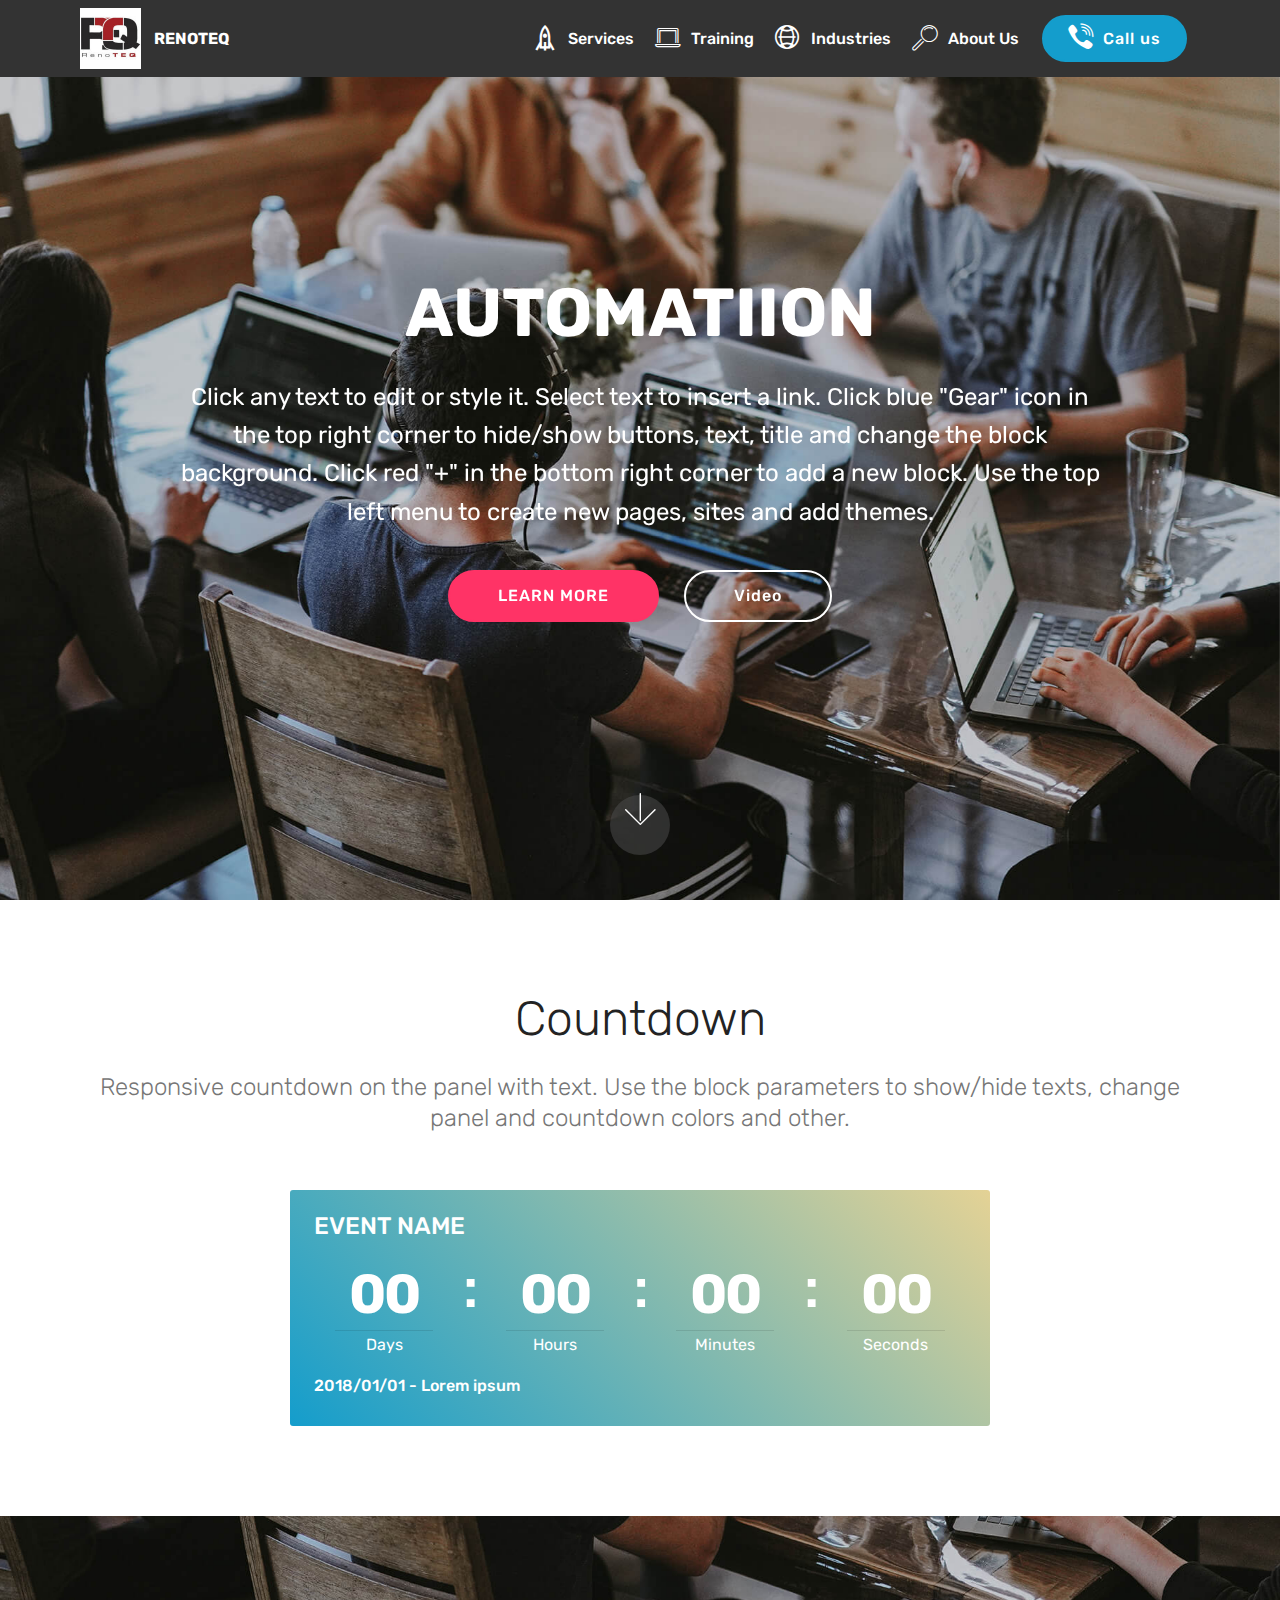
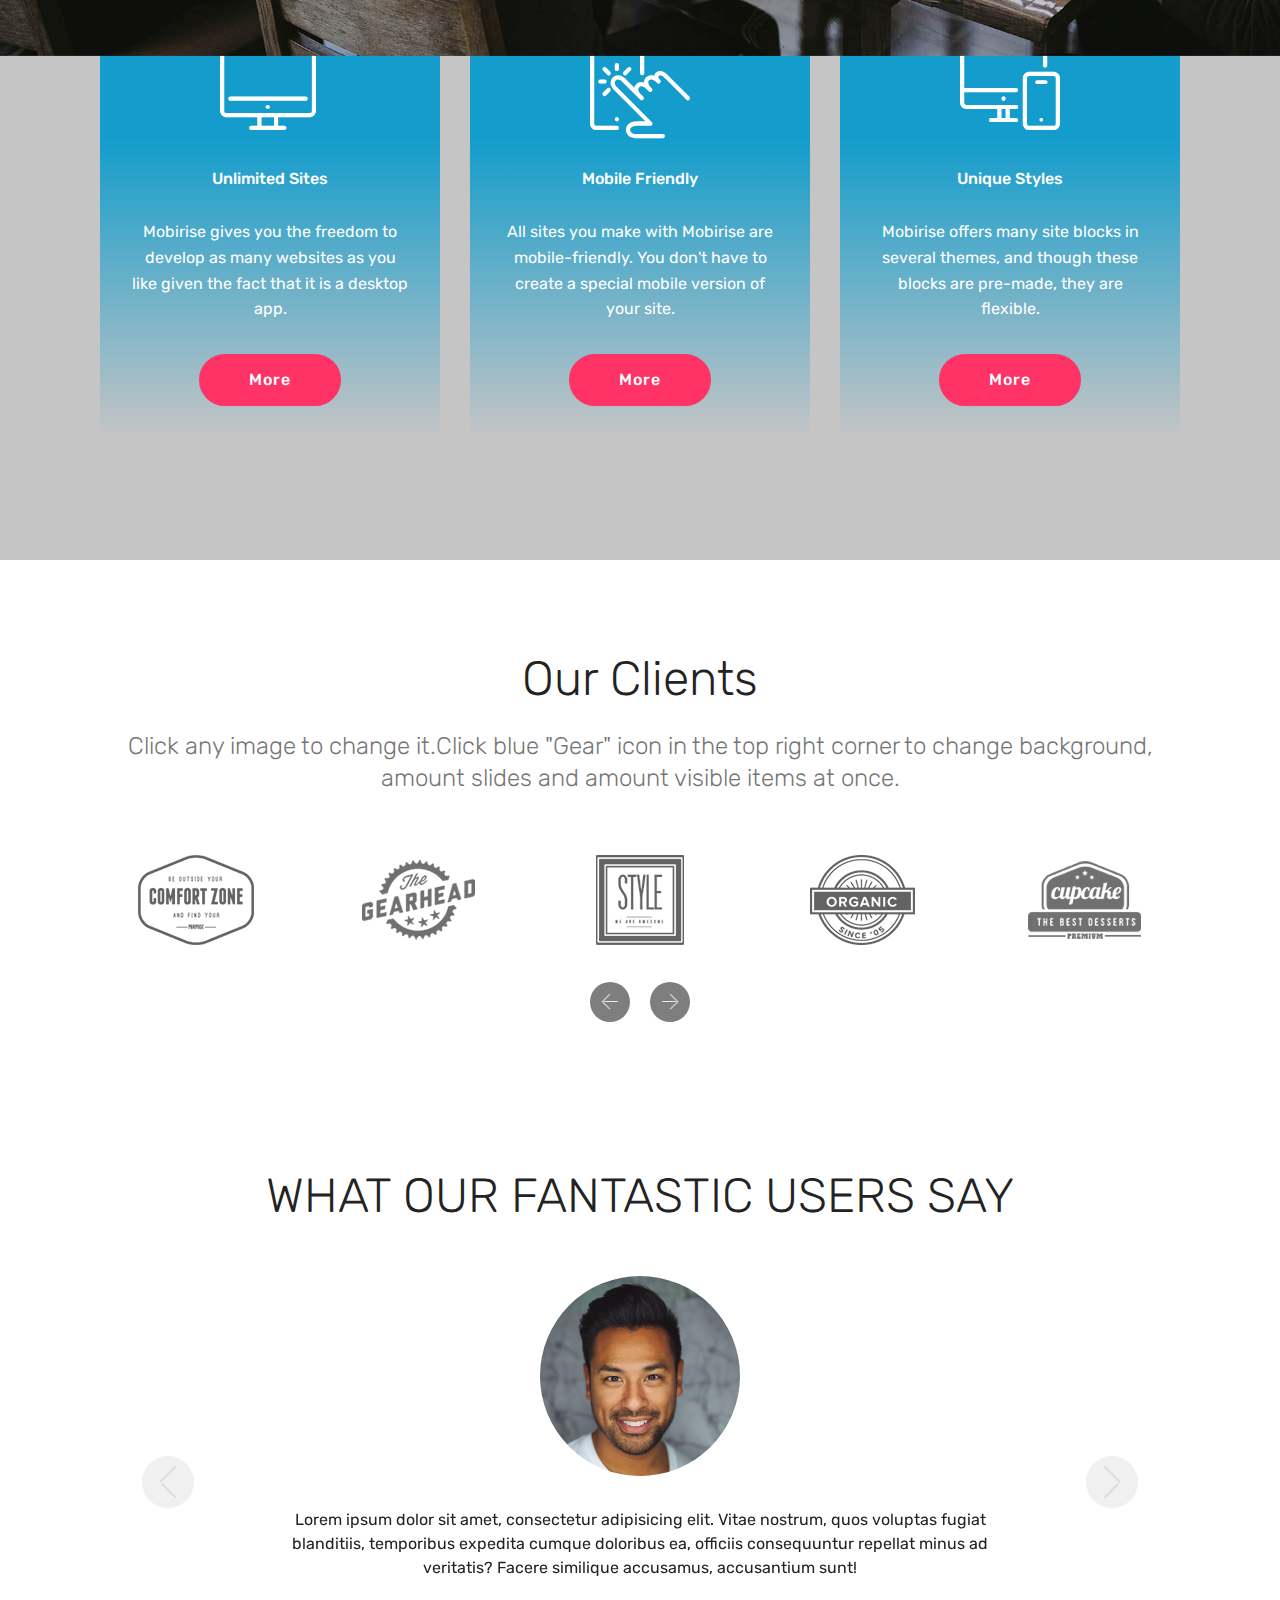
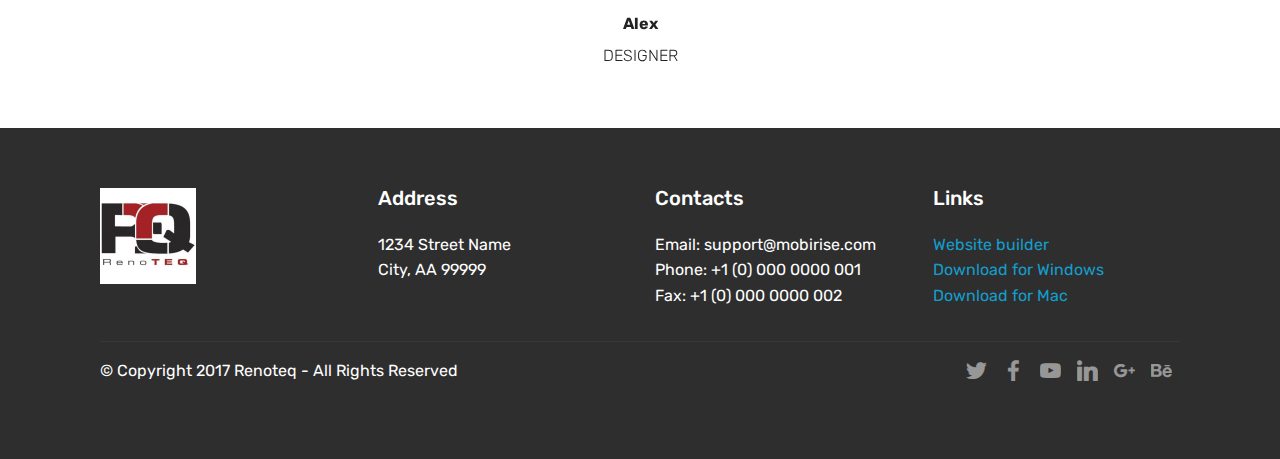
==== index.html @ 2baa78aa "2nd commit" ====
<!DOCTYPE html>
<html  >
<head>
  <!-- Site made with Mobirise Website Builder v4.10.6, https://mobirise.com -->
  <meta charset="UTF-8">
  <meta http-equiv="X-UA-Compatible" content="IE=edge">
  <meta name="generator" content="Mobirise v4.10.6, mobirise.com">
  <meta name="viewport" content="width=device-width, initial-scale=1, minimum-scale=1">
  <link rel="shortcut icon" href="assets/images/logo-122x122.jpg" type="image/x-icon">
  <meta name="description" content="">
  
  <title>Renoteq - Automation</title>
  <link rel="stylesheet" href="assets/web/assets/mobirise-icons2/mobirise2.css">
  <link rel="stylesheet" href="assets/web/assets/mobirise-icons/mobirise-icons.css">
  <link rel="stylesheet" href="assets/web/assets/mobirise-icons-bold/mobirise-icons-bold.css">
  <link rel="stylesheet" href="assets/tether/tether.min.css">
  <link rel="stylesheet" href="assets/bootstrap/css/bootstrap.min.css">
  <link rel="stylesheet" href="assets/bootstrap/css/bootstrap-grid.min.css">
  <link rel="stylesheet" href="assets/bootstrap/css/bootstrap-reboot.min.css">
  <link rel="stylesheet" href="assets/socicon/css/styles.css">
  <link rel="stylesheet" href="assets/dropdown/css/style.css">
  <link rel="stylesheet" href="assets/theme/css/style.css">
  <link rel="stylesheet" href="assets/mobirise/css/mbr-additional.css" type="text/css">
  
  
  
</head>
<body>
  <section class="menu cid-qTkzRZLJNu" once="menu" id="menu1-0">

    

    <nav class="navbar navbar-expand beta-menu navbar-dropdown align-items-center navbar-fixed-top navbar-toggleable-sm">
        <button class="navbar-toggler navbar-toggler-right" type="button" data-toggle="collapse" data-target="#navbarSupportedContent" aria-controls="navbarSupportedContent" aria-expanded="false" aria-label="Toggle navigation">
            <div class="hamburger">
                <span></span>
                <span></span>
                <span></span>
                <span></span>
            </div>
        </button>
        <div class="menu-logo">
            <div class="navbar-brand">
                <span class="navbar-logo">
                    <a href="http://www.renoteq.com/">
                         <img src="assets/images/logo-122x122.jpg" alt="Mobirise" title="" style="height: 3.8rem;">
                    </a>
                </span>
                <span class="navbar-caption-wrap"><a class="navbar-caption text-white display-4" href="https://mobirise.com">RENOTEQ</a></span>
            </div>
        </div>
        <div class="collapse navbar-collapse" id="navbarSupportedContent">
            <ul class="navbar-nav nav-dropdown" data-app-modern-menu="true"><li class="nav-item">
                    <a class="nav-link link text-white display-4" href="renoteq-services.html"><span class="mobi-mbri mobi-mbri-rocket mbr-iconfont mbr-iconfont-btn"></span>
                        
                        Services
                    </a>
                </li>
                <li class="nav-item"><a class="nav-link link text-white display-4" href="renoteq-training.html"><span class="mbri-laptop mbr-iconfont mbr-iconfont-btn"></span>
                        
                        Training</a></li><li class="nav-item"><a class="nav-link link text-white display-4" href="renoteq-industries.html"><span class="mbrib-globe-2 mbr-iconfont mbr-iconfont-btn"></span>
                        
                        Industries</a></li><li class="nav-item">
                    <a class="nav-link link text-white display-4" href="renoteq-aboutus.html">
                        <span class="mbri-search mbr-iconfont mbr-iconfont-btn"></span>
                        About Us
                    </a>
                </li></ul>
            <div class="navbar-buttons mbr-section-btn"><a class="btn btn-sm btn-primary display-4" href="https://mobirise.com"><span class="socicon socicon-viber mbr-iconfont mbr-iconfont-btn"></span>
                    
                    Call us</a></div>
        </div>
    </nav>
</section>

<section class="engine"><a href="https://mobirise.info/i">free website creation software</a></section><section class="cid-qTkA127IK8 mbr-fullscreen mbr-parallax-background" id="header2-1">

    

    

    <div class="container align-center">
        <div class="row justify-content-md-center">
            <div class="mbr-white col-md-10">
                <h1 class="mbr-section-title mbr-bold pb-3 mbr-fonts-style display-1">
                    AUTOMATIION</h1>
                
                <p class="mbr-text pb-3 mbr-fonts-style display-5">
                    Click any text to edit or style it. Select text to insert a link. Click blue "Gear" icon in the top right corner to hide/show buttons, text, title and change the block background. Click red "+" in the bottom right corner to add a new block. Use the top left menu to create new pages, sites and add themes.
                </p>
                <div class="mbr-section-btn"><a class="btn btn-md btn-secondary display-4" href="https://mobirise.com">LEARN MORE</a>
                    <a class="btn btn-md btn-white-outline display-4" href="https://mobirise.com">Video</a></div>
            </div>
        </div>
    </div>
    <div class="mbr-arrow hidden-sm-down" aria-hidden="true">
        <a href="#next">
            <i class="mbri-down mbr-iconfont"></i>
        </a>
    </div>
</section>

<section class="countdown2 cid-rxtoRhYcXW" id="countdown2-o">

    

    

    <div class="container">
        <h2 class="mbr-section-title pb-3 align-center mbr-fonts-style display-2">
            Countdown
        </h2>
        <h3 class="mbr-section-subtitle align-center mbr-fonts-style display-5">
            Responsive countdown on the panel with text. Use the block parameters to show/hide texts, change panel and countdown colors and other.
        </h3>
    </div>
    <div class="container pt-5 mt-2">
        <div class=" countdown-cont align-center p-4">
            <div class="event-name align-left mbr-white ">
                <h4 class="mbr-fonts-style display-5">EVENT NAME</h4>
            </div>
            <div class="countdown align-center py-2" data-due-date="2018/01/01">
            </div>
            <div class="daysCountdown" title="Days"></div>
            <div class="hoursCountdown" title="Hours"></div>
            <div class="minutesCountdown" title="Minutes"></div>
            <div class="secondsCountdown" title="Seconds"></div>
            <div class="event-date align-left mbr-white">
                <h5 class="mbr-fonts-style display-7">2018/01/01 - Lorem ipsum</h5>
            </div>
        </div>

        
    </div>
</section>

<section class="features8 cid-rxsZi0hBsD mbr-parallax-background" id="features8-3">

    

    <div class="mbr-overlay" style="opacity: 0.2; background-color: rgb(35, 35, 35);">
    </div>

    <div class="container">
        <div class="media-container-row">

            <div class="card  col-12 col-md-6 col-lg-4">
                <div class="card-img">
                    <span class="mbri-desktop mbr-iconfont"></span>
                </div>
                <div class="card-box align-center">
                    <h4 class="card-title mbr-fonts-style display-7">
                        Unlimited Sites
                    </h4>
                    <p class="mbr-text mbr-fonts-style display-7">
                       Mobirise gives you the freedom to develop as many websites as you like given the fact that it is a desktop app.
                    </p>
                    <div class="mbr-section-btn text-center">
                        <a href="https://mobirise.co" class="btn btn-secondary display-4">
                            More
                        </a>
                    </div>
                </div>
            </div>

            <div class="card  col-12 col-md-6 col-lg-4">
                <div class="card-img">
                    <span class="mbri-touch mbr-iconfont"></span>
                </div>
                <div class="card-box align-center">
                    <h4 class="card-title mbr-fonts-style display-7">
                        Mobile Friendly
                    </h4>
                    <p class="mbr-text mbr-fonts-style display-7">
                       All sites you make with Mobirise are mobile-friendly. You don't have to create a special mobile version of your site.
                    </p>
                    <div class="mbr-section-btn text-center">
                        <a href="https://mobirise.co" class="btn btn-secondary display-4">
                            More
                        </a>
                    </div>
                </div>
            </div>

            <div class="card  col-12 col-md-6 col-lg-4">
                <div class="card-img">
                    <span class="mbri-responsive mbr-iconfont"></span>
                </div>
                <div class="card-box align-center">
                    <h4 class="card-title mbr-fonts-style display-7">
                        Unique Styles
                    </h4>
                    <p class="mbr-text mbr-fonts-style display-7">
                       Mobirise offers many site blocks in several themes, and though these blocks are pre-made, they are flexible.
                    </p>
                    <div class="mbr-section-btn text-center">
                        <a href="https://mobirise.co" class="btn btn-secondary display-4">
                            More
                        </a>
                    </div>
                </div>
            </div>

            
        </div>
    </div>
</section>

<section class="clients cid-rxtvag1ugM" data-interval="false" id="clients-3">
      

    
        <div class="container mb-5">
            <div class="media-container-row">
                <div class="col-12 align-center">
                    <h2 class="mbr-section-title pb-3 mbr-fonts-style display-2">
                        Our Clients
                    </h2>
                    <h3 class="mbr-section-subtitle mbr-light mbr-fonts-style display-5">
                        Click any image to change it.Click blue "Gear" icon in the top right corner to change background, amount slides and amount visible items at once.
                    </h3>
                </div>
            </div>
        </div>

    <div class="container">
        <div class="carousel slide" role="listbox" data-pause="true" data-keyboard="false" data-ride="carousel" data-interval="5000">
            <div class="carousel-inner" data-visible="5">
                
                
                
                
                
            <div class="carousel-item ">
                    <div class="media-container-row">
                        <div class="col-md-12">
                            <div class="wrap-img ">
                                <img src="assets/images/1.png" class="img-responsive clients-img">
                            </div>
                        </div>
                    </div>
                </div><div class="carousel-item ">
                    <div class="media-container-row">
                        <div class="col-md-12">
                            <div class="wrap-img ">
                                <img src="assets/images/2.png" class="img-responsive clients-img">
                            </div>
                        </div>
                    </div>
                </div><div class="carousel-item ">
                    <div class="media-container-row">
                        <div class="col-md-12">
                            <div class="wrap-img ">
                                <img src="assets/images/3.png" class="img-responsive clients-img">
                            </div>
                        </div>
                    </div>
                </div><div class="carousel-item ">
                    <div class="media-container-row">
                        <div class="col-md-12">
                            <div class="wrap-img ">
                                <img src="assets/images/4.png" class="img-responsive clients-img">
                            </div>
                        </div>
                    </div>
                </div><div class="carousel-item ">
                    <div class="media-container-row">
                        <div class="col-md-12">
                            <div class="wrap-img ">
                                <img src="assets/images/5.png" class="img-responsive clients-img">
                            </div>
                        </div>
                    </div>
                </div></div>
            <div class="carousel-controls">
                <a data-app-prevent-settings="" class="carousel-control carousel-control-prev" role="button" data-slide="prev">
                    <span aria-hidden="true" class="mbri-left mbr-iconfont"></span>
                    <span class="sr-only">Previous</span>
                </a>
                <a data-app-prevent-settings="" class="carousel-control carousel-control-next" role="button" data-slide="next">
                    <span aria-hidden="true" class="mbri-right mbr-iconfont"></span>
                    <span class="sr-only">Next</span>
                </a>
            </div>
        </div>
    </div>
</section>

<section class="carousel slide testimonials-slider cid-rxtoK2CJoN" data-interval="false" id="testimonials-slider1-n">
    
    

    

    <div class="container text-center">
        <h2 class="pb-5 mbr-fonts-style display-2">
            WHAT OUR FANTASTIC USERS SAY
        </h2>

        <div class="carousel slide" role="listbox" data-pause="true" data-keyboard="false" data-ride="carousel" data-interval="5000">
            <div class="carousel-inner">
                
                
            <div class="carousel-item">
                    <div class="user col-md-8">
                        <div class="user_image">
                            <img src="assets/images/face3.jpg">
                        </div>
                        <div class="user_text pb-3">
                            <p class="mbr-fonts-style display-7">
                                Lorem ipsum dolor sit amet, consectetur adipisicing elit. Vitae nostrum, quos voluptas fugiat blanditiis, temporibus expedita cumque doloribus ea, officiis consequuntur repellat minus ad veritatis? Facere similique accusamus, accusantium sunt!
                            </p>
                        </div>
                        <div class="user_name mbr-bold pb-2 mbr-fonts-style display-7">
                            Alex
                        </div>
                        <div class="user_desk mbr-light mbr-fonts-style display-7">
                            DESIGNER
                        </div>
                    </div>
                </div><div class="carousel-item">
                    <div class="user col-md-8">
                        <div class="user_image">
                            <img src="assets/images/face2.jpg">
                        </div>
                        <div class="user_text pb-3">
                            <p class="mbr-fonts-style display-7">
                                Lorem ipsum dolor sit amet, consectetur adipisicing elit. Vitae nostrum, quos voluptas fugiat blanditiis, temporibus expedita cumque doloribus ea, officiis consequuntur repellat minus ad veritatis? Facere similique accusamus, accusantium sunt!
                            </p>
                        </div>
                        <div class="user_name mbr-bold pb-2 mbr-fonts-style display-7">
                            Linda
                        </div>
                        <div class="user_desk mbr-light mbr-fonts-style display-7">
                            DEVELOPER
                        </div>
                    </div>
                </div></div>

            <div class="carousel-controls">
                <a class="carousel-control-prev" role="button" data-slide="prev">
                  <span aria-hidden="true" class="mbri-arrow-prev mbr-iconfont"></span>
                  <span class="sr-only">Previous</span>
                </a>
                
                <a class="carousel-control-next" role="button" data-slide="next">
                  <span aria-hidden="true" class="mbri-arrow-next mbr-iconfont"></span>
                  <span class="sr-only">Next</span>
                </a>
            </div>
        </div>
    </div>
</section>

<section class="cid-qTkAaeaxX5" id="footer1-2">

    

    

    <div class="container">
        <div class="media-container-row content text-white">
            <div class="col-12 col-md-3">
                <div class="media-wrap">
                    <a href="https://renoteq.com/">
                        <img src="assets/images/logo-192x192.jpg" alt="Mobirise" title="">
                    </a>
                </div>
            </div>
            <div class="col-12 col-md-3 mbr-fonts-style display-7">
                <h5 class="pb-3">
                    Address
                </h5>
                <p class="mbr-text">
                    1234 Street Name
                    <br>City, AA 99999
                </p>
            </div>
            <div class="col-12 col-md-3 mbr-fonts-style display-7">
                <h5 class="pb-3">
                    Contacts
                </h5>
                <p class="mbr-text">
                    Email: support@mobirise.com
                    <br>Phone: +1 (0) 000 0000 001
                    <br>Fax: +1 (0) 000 0000 002
                </p>
            </div>
            <div class="col-12 col-md-3 mbr-fonts-style display-7">
                <h5 class="pb-3">
                    Links
                </h5>
                <p class="mbr-text">
                    <a class="text-primary" href="https://mobirise.com/">Website builder</a>
                    <br><a class="text-primary" href="https://mobirise.com/mobirise-free-win.zip">Download for Windows</a>
                    <br><a class="text-primary" href="https://mobirise.com/mobirise-free-mac.zip">Download for Mac</a>
                </p>
            </div>
        </div>
        <div class="footer-lower">
            <div class="media-container-row">
                <div class="col-sm-12">
                    <hr>
                </div>
            </div>
            <div class="media-container-row mbr-white">
                <div class="col-sm-6 copyright">
                    <p class="mbr-text mbr-fonts-style display-7">
                        © Copyright 2017 Renoteq - All Rights Reserved
                    </p>
                </div>
                <div class="col-md-6">
                    <div class="social-list align-right">
                        <div class="soc-item">
                            <a href="https://twitter.com/mobirise" target="_blank">
                                <span class="socicon-twitter socicon mbr-iconfont mbr-iconfont-social"></span>
                            </a>
                        </div>
                        <div class="soc-item">
                            <a href="https://www.facebook.com/pages/Mobirise/1616226671953247" target="_blank">
                                <span class="socicon-facebook socicon mbr-iconfont mbr-iconfont-social"></span>
                            </a>
                        </div>
                        <div class="soc-item">
                            <a href="https://www.youtube.com/c/mobirise" target="_blank">
                                <span class="socicon-youtube socicon mbr-iconfont mbr-iconfont-social"></span>
                            </a>
                        </div>
                        <div class="soc-item">
                            <a href="https://www.linkedin.com/company/renoteq/" target="_blank">
                                <span class="mbr-iconfont mbr-iconfont-social socicon-linkedin socicon"></span>
                            </a>
                        </div>
                        <div class="soc-item">
                            <a href="https://plus.google.com/u/0/+Mobirise" target="_blank">
                                <span class="socicon-googleplus socicon mbr-iconfont mbr-iconfont-social"></span>
                            </a>
                        </div>
                        <div class="soc-item">
                            <a href="https://www.behance.net/Mobirise" target="_blank">
                                <span class="socicon-behance socicon mbr-iconfont mbr-iconfont-social"></span>
                            </a>
                        </div>
                    </div>
                </div>
            </div>
        </div>
    </div>
</section>


  <script src="assets/web/assets/jquery/jquery.min.js"></script>
  <script src="assets/popper/popper.min.js"></script>
  <script src="assets/tether/tether.min.js"></script>
  <script src="assets/bootstrap/js/bootstrap.min.js"></script>
  <script src="assets/touchswipe/jquery.touch-swipe.min.js"></script>
  <script src="assets/countdown/jquery.countdown.min.js"></script>
  <script src="assets/bootstrapcarouselswipe/bootstrap-carousel-swipe.js"></script>
  <script src="assets/mbr-clients-slider/mbr-clients-slider.js"></script>
  <script src="assets/mbr-testimonials-slider/mbr-testimonials-slider.js"></script>
  <script src="assets/smoothscroll/smooth-scroll.js"></script>
  <script src="assets/dropdown/js/nav-dropdown.js"></script>
  <script src="assets/dropdown/js/navbar-dropdown.js"></script>
  <script src="assets/parallax/jarallax.min.js"></script>
  <script src="assets/theme/js/script.js"></script>
  
  
</body>
</html>
---- assets/web/assets/mobirise-icons2/mobirise2.css ----
@font-face {
  font-family: 'Moririse2';
  src:  url('mobirise2.eot?f2bix4');
  src:  url('mobirise2.eot?f2bix4#iefix') format('embedded-opentype'),
    url('mobirise2.ttf?f2bix4') format('truetype'),
    url('mobirise2.woff?f2bix4') format('woff'),
    url('mobirise2.svg?f2bix4#mobirise2') format('svg');
  font-weight: normal;
  font-style: normal;
}

[class^="mobi-"], [class*=" mobi-"] {
  /* use !important to prevent issues with browser extensions that change fonts */
  font-family: 'Moririse2' !important;
  speak: none;
  font-style: normal;
  font-weight: normal;
  font-variant: normal;
  text-transform: none;
  line-height: 1;

  /* Better Font Rendering =========== */
  -webkit-font-smoothing: antialiased;
  -moz-osx-font-smoothing: grayscale;
}

.mobi-mbri-add-submenu:before {
  content: "\e900";
}
.mobi-mbri-alert:before {
  content: "\e901";
}
.mobi-mbri-align-center:before {
  content: "\e902";
}
.mobi-mbri-align-justify:before {
  content: "\e903";
}
.mobi-mbri-align-left:before {
  content: "\e904";
}
.mobi-mbri-align-right:before {
  content: "\e905";
}
.mobi-mbri-android:before {
  content: "\e906";
}
.mobi-mbri-apple:before {
  content: "\e907";
}
.mobi-mbri-arrow-down:before {
  content: "\e908";
}
.mobi-mbri-arrow-next:before {
  content: "\e909";
}
.mobi-mbri-arrow-prev:before {
  content: "\e90a";
}
.mobi-mbri-arrow-up:before {
  content: "\e90b";
}
.mobi-mbri-bold:before {
  content: "\e90c";
}
.mobi-mbri-bookmark:before {
  content: "\e90d";
}
.mobi-mbri-bootstrap:before {
  content: "\e90e";
}
.mobi-mbri-briefcase:before {
  content: "\e90f";
}
.mobi-mbri-browse:before {
  content: "\e910";
}
.mobi-mbri-bulleted-list:before {
  content: "\e911";
}
.mobi-mbri-calendar:before {
  content: "\e912";
}
.mobi-mbri-camera:before {
  content: "\e913";
}
.mobi-mbri-cart-add:before {
  content: "\e914";
}
.mobi-mbri-cart-full:before {
  content: "\e915";
}
.mobi-mbri-cash:before {
  content: "\e916";
}
.mobi-mbri-change-style:before {
  content: "\e917";
}
.mobi-mbri-chat:before {
  content: "\e918";
}
.mobi-mbri-clock:before {
  content: "\e919";
}
.mobi-mbri-close:before {
  content: "\e91a";
}
.mobi-mbri-cloud:before {
  content: "\e91b";
}
.mobi-mbri-code:before {
  content: "\e91c";
}
.mobi-mbri-contact-form:before {
  content: "\e91d";
}
.mobi-mbri-credit-card:before {
  content: "\e91e";
}
.mobi-mbri-cursor-click:before {
  content: "\e91f";
}
.mobi-mbri-cust-feedback:before {
  content: "\e920";
}
.mobi-mbri-database:before {
  content: "\e921";
}
.mobi-mbri-delivery:before {
  content: "\e922";
}
.mobi-mbri-desktop:before {
  content: "\e923";
}
.mobi-mbri-devices:before {
  content: "\e924";
}
.mobi-mbri-down:before {
  content: "\e925";
}
.mobi-mbri-download-2:before {
  content: "\e926";
}
.mobi-mbri-download:before {
  content: "\e927";
}
.mobi-mbri-drag-n-drop-2:before {
  content: "\e928";
}
.mobi-mbri-drag-n-drop:before {
  content: "\e929";
}
.mobi-mbri-edit-2:before {
  content: "\e92a";
}
.mobi-mbri-edit:before {
  content: "\e92b";
}
.mobi-mbri-error:before {
  content: "\e92c";
}
.mobi-mbri-extension:before {
  content: "\e92d";
}
.mobi-mbri-features:before {
  content: "\e92e";
}
.mobi-mbri-file:before {
  content: "\e92f";
}
.mobi-mbri-flag:before {
  content: "\e930";
}
.mobi-mbri-folder:before {
  content: "\e931";
}
.mobi-mbri-gift:before {
  content: "\e932";
}
.mobi-mbri-github:before {
  content: "\e933";
}
.mobi-mbri-globe-2:before {
  content: "\e934";
}
.mobi-mbri-globe:before {
  content: "\e935";
}
.mobi-mbri-growing-chart:before {
  content: "\e936";
}
.mobi-mbri-hearth:before {
  content: "\e937";
}
.mobi-mbri-help:before {
  content: "\e938";
}
.mobi-mbri-home:before {
  content: "\e939";
}
.mobi-mbri-hot-cup:before {
  content: "\e93a";
}
.mobi-mbri-idea:before {
  content: "\e93b";
}
.mobi-mbri-image-gallery:before {
  content: "\e93c";
}
.mobi-mbri-image-slider:before {
  content: "\e93d";
}
.mobi-mbri-info:before {
  content: "\e93e";
}
.mobi-mbri-italic:before {
  content: "\e93f";
}
.mobi-mbri-key:before {
  content: "\e940";
}
.mobi-mbri-laptop:before {
  content: "\e941";
}
.mobi-mbri-layers:before {
  content: "\e942";
}
.mobi-mbri-left-right:before {
  content: "\e943";
}
.mobi-mbri-left:before {
  content: "\e944";
}
.mobi-mbri-letter:before {
  content: "\e945";
}
.mobi-mbri-like:before {
  content: "\e946";
}
.mobi-mbri-link:before {
  content: "\e947";
}
.mobi-mbri-lock:before {
  content: "\e948";
}
.mobi-mbri-login:before {
  content: "\e949";
}
.mobi-mbri-logout:before {
  content: "\e94a";
}
.mobi-mbri-magic-stick:before {
  content: "\e94b";
}
.mobi-mbri-map-pin:before {
  content: "\e94c";
}
.mobi-mbri-menu:before {
  content: "\e94d";
}
.mobi-mbri-mobile-2:before {
  content: "\e94e";
}
.mobi-mbri-mobile-horizontal:before {
  content: "\e94f";
}
.mobi-mbri-mobile:before {
  content: "\e950";
}
.mobi-mbri-mobirise:before {
  content: "\e951";
}
.mobi-mbri-more-horizontal:before {
  content: "\e952";
}
.mobi-mbri-more-vertical:before {
  content: "\e953";
}
.mobi-mbri-music:before {
  content: "\e954";
}
.mobi-mbri-new-file:before {
  content: "\e955";
}
.mobi-mbri-numbered-list:before {
  content: "\e956";
}
.mobi-mbri-opened-folder:before {
  content: "\e957";
}
.mobi-mbri-pages:before {
  content: "\e958";
}
.mobi-mbri-paper-plane:before {
  content: "\e959";
}
.mobi-mbri-paperclip:before {
  content: "\e95a";
}
.mobi-mbri-phone:before {
  content: "\e95b";
}
.mobi-mbri-photo:before {
  content: "\e95c";
}
.mobi-mbri-photos:before {
  content: "\e95d";
}
.mobi-mbri-pin:before {
  content: "\e95e";
}
.mobi-mbri-play:before {
  content: "\e95f";
}
.mobi-mbri-plus:before {
  content: "\e960";
}
.mobi-mbri-preview:before {
  content: "\e961";
}
.mobi-mbri-print:before {
  content: "\e962";
}
.mobi-mbri-protect:before {
  content: "\e963";
}
.mobi-mbri-question:before {
  content: "\e964";
}
.mobi-mbri-quote-left:before {
  content: "\e965";
}
.mobi-mbri-quote-right:before {
  content: "\e966";
}
.mobi-mbri-redo:before {
  content: "\e967";
}
.mobi-mbri-refresh:before {
  content: "\e968";
}
.mobi-mbri-responsive-2:before {
  content: "\e969";
}
.mobi-mbri-responsive:before {
  content: "\e96a";
}
.mobi-mbri-right:before {
  content: "\e96b";
}
.mobi-mbri-rocket:before {
  content: "\e96c";
}
.mobi-mbri-sad-face:before {
  content: "\e96d";
}
.mobi-mbri-sale:before {
  content: "\e96e";
}
.mobi-mbri-save:before {
  content: "\e96f";
}
.mobi-mbri-search:before {
  content: "\e970";
}
.mobi-mbri-setting-2:before {
  content: "\e971";
}
.mobi-mbri-setting-3:before {
  content: "\e972";
}
.mobi-mbri-setting:before {
  content: "\e973";
}
.mobi-mbri-share:before {
  content: "\e974";
}
.mobi-mbri-shopping-bag:before {
  content: "\e975";
}
.mobi-mbri-shopping-basket:before {
  content: "\e976";
}
.mobi-mbri-shopping-cart:before {
  content: "\e977";
}
.mobi-mbri-sites:before {
  content: "\e978";
}
.mobi-mbri-smile-face:before {
  content: "\e979";
}
.mobi-mbri-speed:before {
  content: "\e97a";
}
.mobi-mbri-star:before {
  content: "\e97b";
}
.mobi-mbri-success:before {
  content: "\e97c";
}
.mobi-mbri-sun:before {
  content: "\e97d";
}
.mobi-mbri-sun2:before {
  content: "\e97e";
}
.mobi-mbri-tablet-vertical:before {
  content: "\e97f";
}
.mobi-mbri-tablet:before {
  content: "\e980";
}
.mobi-mbri-target:before {
  content: "\e981";
}
.mobi-mbri-timer:before {
  content: "\e982";
}
.mobi-mbri-to-ftp:before {
  content: "\e983";
}
.mobi-mbri-to-local-drive:before {
  content: "\e984";
}
.mobi-mbri-touch-swipe:before {
  content: "\e985";
}
.mobi-mbri-touch:before {
  content: "\e986";
}
.mobi-mbri-trash:before {
  content: "\e987";
}
.mobi-mbri-underline:before {
  content: "\e988";
}
.mobi-mbri-undo:before {
  content: "\e989";
}
.mobi-mbri-unlink:before {
  content: "\e98a";
}
.mobi-mbri-unlock:before {
  content: "\e98b";
}
.mobi-mbri-up-down:before {
  content: "\e98c";
}
.mobi-mbri-up:before {
  content: "\e98d";
}
.mobi-mbri-update:before {
  content: "\e98e";
}
.mobi-mbri-upload-2:before {
  content: "\e98f";
}
.mobi-mbri-upload:before {
  content: "\e990";
}
.mobi-mbri-user-2:before {
  content: "\e991";
}
.mobi-mbri-user:before {
  content: "\e992";
}
.mobi-mbri-users:before {
  content: "\e993";
}
.mobi-mbri-video-play:before {
  content: "\e994";
}
.mobi-mbri-video:before {
  content: "\e995";
}
.mobi-mbri-watch:before {
  content: "\e996";
}
.mobi-mbri-website-theme-2:before {
  content: "\e997";
}
.mobi-mbri-website-theme:before {
  content: "\e998";
}
.mobi-mbri-wifi:before {
  content: "\e999";
}
.mobi-mbri-windows:before {
  content: "\e99a";
}
.mobi-mbri-zoom-in:before {
  content: "\e99b";
}
.mobi-mbri-zoom-out:before {
  content: "\e99c";
}
---- assets/web/assets/mobirise-icons/mobirise-icons.css ----
@font-face {
  font-family: 'MobiriseIcons';
  src:  url('mobirise-icons.eot?spat4u');
  src:  url('mobirise-icons.eot?spat4u#iefix') format('embedded-opentype'),
    url('mobirise-icons.ttf?spat4u') format('truetype'),
    url('mobirise-icons.woff?spat4u') format('woff'),
    url('mobirise-icons.svg?spat4u#MobiriseIcons') format('svg');
  font-weight: normal;
  font-style: normal;
}

[class^="mbri-"], [class*=" mbri-"] {
  /* use !important to prevent issues with browser extensions that change fonts */
  font-family: MobiriseIcons !important;
  speak: none;
  font-style: normal;
  font-weight: normal;
  font-variant: normal;
  text-transform: none;
  line-height: 1;

  /* Better Font Rendering =========== */
  -webkit-font-smoothing: antialiased;
  -moz-osx-font-smoothing: grayscale;
}

.mbri-add-submenu:before {
  content: "\e900";
}
.mbri-alert:before {
  content: "\e901";
}
.mbri-align-center:before {
  content: "\e902";
}
.mbri-align-justify:before {
  content: "\e903";
}
.mbri-align-left:before {
  content: "\e904";
}
.mbri-align-right:before {
  content: "\e905";
}
.mbri-android:before {
  content: "\e906";
}
.mbri-apple:before {
  content: "\e907";
}
.mbri-arrow-down:before {
  content: "\e908";
}
.mbri-arrow-next:before {
  content: "\e909";
}
.mbri-arrow-prev:before {
  content: "\e90a";
}
.mbri-arrow-up:before {
  content: "\e90b";
}
.mbri-bold:before {
  content: "\e90c";
}
.mbri-bookmark:before {
  content: "\e90d";
}
.mbri-bootstrap:before {
  content: "\e90e";
}
.mbri-briefcase:before {
  content: "\e90f";
}
.mbri-browse:before {
  content: "\e910";
}
.mbri-bulleted-list:before {
  content: "\e911";
}
.mbri-calendar:before {
  content: "\e912";
}
.mbri-camera:before {
  content: "\e913";
}
.mbri-cart-add:before {
  content: "\e914";
}
.mbri-cart-full:before {
  content: "\e915";
}
.mbri-cash:before {
  content: "\e916";
}
.mbri-change-style:before {
  content: "\e917";
}
.mbri-chat:before {
  content: "\e918";
}
.mbri-clock:before {
  content: "\e919";
}
.mbri-close:before {
  content: "\e91a";
}
.mbri-cloud:before {
  content: "\e91b";
}
.mbri-code:before {
  content: "\e91c";
}
.mbri-contact-form:before {
  content: "\e91d";
}
.mbri-credit-card:before {
  content: "\e91e";
}
.mbri-cursor-click:before {
  content: "\e91f";
}
.mbri-cust-feedback:before {
  content: "\e920";
}
.mbri-database:before {
  content: "\e921";
}
.mbri-delivery:before {
  content: "\e922";
}
.mbri-desktop:before {
  content: "\e923";
}
.mbri-devices:before {
  content: "\e924";
}
.mbri-down:before {
  content: "\e925";
}
.mbri-download:before {
  content: "\e989";
}
.mbri-drag-n-drop:before {
  content: "\e927";
}
.mbri-drag-n-drop2:before {
  content: "\e928";
}
.mbri-edit:before {
  content: "\e929";
}
.mbri-edit2:before {
  content: "\e92a";
}
.mbri-error:before {
  content: "\e92b";
}
.mbri-extension:before {
  content: "\e92c";
}
.mbri-features:before {
  content: "\e92d";
}
.mbri-file:before {
  content: "\e92e";
}
.mbri-flag:before {
  content: "\e92f";
}
.mbri-folder:before {
  content: "\e930";
}
.mbri-gift:before {
  content: "\e931";
}
.mbri-github:before {
  content: "\e932";
}
.mbri-globe:before {
  content: "\e933";
}
.mbri-globe-2:before {
  content: "\e934";
}
.mbri-growing-chart:before {
  content: "\e935";
}
.mbri-hearth:before {
  content: "\e936";
}
.mbri-help:before {
  content: "\e937";
}
.mbri-home:before {
  content: "\e938";
}
.mbri-hot-cup:before {
  content: "\e939";
}
.mbri-idea:before {
  content: "\e93a";
}
.mbri-image-gallery:before {
  content: "\e93b";
}
.mbri-image-slider:before {
  content: "\e93c";
}
.mbri-info:before {
  content: "\e93d";
}
.mbri-italic:before {
  content: "\e93e";
}
.mbri-key:before {
  content: "\e93f";
}
.mbri-laptop:before {
  content: "\e940";
}
.mbri-layers:before {
  content: "\e941";
}
.mbri-left-right:before {
  content: "\e942";
}
.mbri-left:before {
  content: "\e943";
}
.mbri-letter:before {
  content: "\e944";
}
.mbri-like:before {
  content: "\e945";
}
.mbri-link:before {
  content: "\e946";
}
.mbri-lock:before {
  content: "\e947";
}
.mbri-login:before {
  content: "\e948";
}
.mbri-logout:before {
  content: "\e949";
}
.mbri-magic-stick:before {
  content: "\e94a";
}
.mbri-map-pin:before {
  content: "\e94b";
}
.mbri-menu:before {
  content: "\e94c";
}
.mbri-mobile:before {
  content: "\e94d";
}
.mbri-mobile2:before {
  content: "\e94e";
}
.mbri-mobirise:before {
  content: "\e94f";
}
.mbri-more-horizontal:before {
  content: "\e950";
}
.mbri-more-vertical:before {
  content: "\e951";
}
.mbri-music:before {
  content: "\e952";
}
.mbri-new-file:before {
  content: "\e953";
}
.mbri-numbered-list:before {
  content: "\e954";
}
.mbri-opened-folder:before {
  content: "\e955";
}
.mbri-pages:before {
  content: "\e956";
}
.mbri-paper-plane:before {
  content: "\e957";
}
.mbri-paperclip:before {
  content: "\e958";
}
.mbri-photo:before {
  content: "\e959";
}
.mbri-photos:before {
  content: "\e95a";
}
.mbri-pin:before {
  content: "\e95b";
}
.mbri-play:before {
  content: "\e95c";
}
.mbri-plus:before {
  content: "\e95d";
}
.mbri-preview:before {
  content: "\e95e";
}
.mbri-print:before {
  content: "\e95f";
}
.mbri-protect:before {
  content: "\e960";
}
.mbri-question:before {
  content: "\e961";
}
.mbri-quote-left:before {
  content: "\e962";
}
.mbri-quote-right:before {
  content: "\e963";
}
.mbri-refresh:before {
  content: "\e964";
}
.mbri-responsive:before {
  content: "\e965";
}
.mbri-right:before {
  content: "\e966";
}
.mbri-rocket:before {
  content: "\e967";
}
.mbri-sad-face:before {
  content: "\e968";
}
.mbri-sale:before {
  content: "\e969";
}
.mbri-save:before {
  content: "\e96a";
}
.mbri-search:before {
  content: "\e96b";
}
.mbri-setting:before {
  content: "\e96c";
}
.mbri-setting2:before {
  content: "\e96d";
}
.mbri-setting3:before {
  content: "\e96e";
}
.mbri-share:before {
  content: "\e96f";
}
.mbri-shopping-bag:before {
  content: "\e970";
}
.mbri-shopping-basket:before {
  content: "\e971";
}
.mbri-shopping-cart:before {
  content: "\e972";
}
.mbri-sites:before {
  content: "\e973";
}
.mbri-smile-face:before {
  content: "\e974";
}
.mbri-speed:before {
  content: "\e975";
}
.mbri-star:before {
  content: "\e976";
}
.mbri-success:before {
  content: "\e977";
}
.mbri-sun:before {
  content: "\e978";
}
.mbri-sun2:before {
  content: "\e979";
}
.mbri-tablet:before {
  content: "\e97a";
}
.mbri-tablet-vertical:before {
  content: "\e97b";
}
.mbri-target:before {
  content: "\e97c";
}
.mbri-timer:before {
  content: "\e97d";
}
.mbri-to-ftp:before {
  content: "\e97e";
}
.mbri-to-local-drive:before {
  content: "\e97f";
}
.mbri-touch-swipe:before {
  content: "\e980";
}
.mbri-touch:before {
  content: "\e981";
}
.mbri-trash:before {
  content: "\e982";
}
.mbri-underline:before {
  content: "\e983";
}
.mbri-unlink:before {
  content: "\e984";
}
.mbri-unlock:before {
  content: "\e985";
}
.mbri-up-down:before {
  content: "\e986";
}
.mbri-up:before {
  content: "\e987";
}
.mbri-update:before {
  content: "\e988";
}
.mbri-upload:before {
 content: "\e926"; 
}
.mbri-user:before {
  content: "\e98a";
}
.mbri-user2:before {
  content: "\e98b";
}
.mbri-users:before {
  content: "\e98c";
}
.mbri-video:before {
  content: "\e98d";
}
.mbri-video-play:before {
  content: "\e98e";
}
.mbri-watch:before {
  content: "\e98f";
}
.mbri-website-theme:before {
  content: "\e990";
}
.mbri-wifi:before {
  content: "\e991";
}
.mbri-windows:before {
  content: "\e992";
}
.mbri-zoom-out:before {
  content: "\e993";
}
.mbri-redo:before {
  content: "\e994";
}
.mbri-undo:before {
  content: "\e995";
}
---- assets/web/assets/mobirise-icons-bold/mobirise-icons-bold.css ----
@font-face {
  font-family: 'mobirise-icons-bold';
  src:  url('mobirise-icons-bold.eot?m1l4yr');
  src:  url('mobirise-icons-bold.eot?m1l4yr#iefix') format('embedded-opentype'),
    url('mobirise-icons-bold.ttf?m1l4yr') format('truetype'),
    url('mobirise-icons-bold.woff?m1l4yr') format('woff'),
    url('mobirise-icons-bold.svg?m1l4yr#mobirise-icons-bold') format('svg');
  font-weight: normal;
  font-style: normal;
}

[class^="mbrib-"], [class*="mbrib-"] {
  /* use !important to prevent issues with browser extensions that change fonts */
  font-family: 'mobirise-icons-bold' !important;
  speak: none;
  font-style: normal;
  font-weight: normal;
  font-variant: normal;
  text-transform: none;
  line-height: 1;

  /* Better Font Rendering =========== */
  -webkit-font-smoothing: antialiased;
  -moz-osx-font-smoothing: grayscale;
}

.mbrib-add-submenu:before {
  content: "\e900";
}
.mbrib-alert:before {
  content: "\e901";
}
.mbrib-align-center:before {
  content: "\e902";
}
.mbrib-align-justify:before {
  content: "\e903";
}
.mbrib-align-left:before {
  content: "\e904";
}
.mbrib-align-right:before {
  content: "\e905";
}
.mbrib-android:before {
  content: "\e906";
}
.mbrib-apple:before {
  content: "\e907";
}
.mbrib-arrow-down:before {
  content: "\e908";
}
.mbrib-arrow-next:before {
  content: "\e909";
}
.mbrib-arrow-prev:before {
  content: "\e90a";
}
.mbrib-arrow-up:before {
  content: "\e90b";
}
.mbrib-bold:before {
  content: "\e90c";
}
.mbrib-bookmark:before {
  content: "\e90d";
}
.mbrib-bootstrap:before {
  content: "\e90e";
}
.mbrib-briefcase:before {
  content: "\e90f";
}
.mbrib-browse:before {
  content: "\e910";
}
.mbrib-bulleted-list:before {
  content: "\e911";
}
.mbrib-calendar:before {
  content: "\e912";
}
.mbrib-camera:before {
  content: "\e913";
}
.mbrib-cart-add:before {
  content: "\e914";
}
.mbrib-cart-full:before {
  content: "\e915";
}
.mbrib-cash:before {
  content: "\e916";
}
.mbrib-change-style:before {
  content: "\e917";
}
.mbrib-chat:before {
  content: "\e918";
}
.mbrib-clock:before {
  content: "\e919";
}
.mbrib-close:before {
  content: "\e91a";
}
.mbrib-cloud:before {
  content: "\e91b";
}
.mbrib-code:before {
  content: "\e91c";
}
.mbrib-contact-form:before {
  content: "\e91d";
}
.mbrib-credit-card:before {
  content: "\e91e";
}
.mbrib-cursor-click:before {
  content: "\e91f";
}
.mbrib-cust-feedback:before {
  content: "\e920";
}
.mbrib-database:before {
  content: "\e921";
}
.mbrib-delivery:before {
  content: "\e922";
}
.mbrib-desktop:before {
  content: "\e923";
}
.mbrib-devices:before {
  content: "\e924";
}
.mbrib-down:before {
  content: "\e925";
}
.mbrib-download:before {
  content: "\e926";
}
.mbrib-drag-n-drop:before {
  content: "\e927";
}
.mbrib-drag-n-drop2:before {
  content: "\e928";
}
.mbrib-edit:before {
  content: "\e929";
}
.mbrib-edit2:before {
  content: "\e92a";
}
.mbrib-error:before {
  content: "\e92b";
}
.mbrib-extension:before {
  content: "\e92c";
}
.mbrib-features:before {
  content: "\e92d";
}
.mbrib-file:before {
  content: "\e92e";
}
.mbrib-flag:before {
  content: "\e92f";
}
.mbrib-folder:before {
  content: "\e930";
}
.mbrib-gift:before {
  content: "\e931";
}
.mbrib-github:before {
  content: "\e932";
}
.mbrib-globe-2:before {
  content: "\e933";
}
.mbrib-globe:before {
  content: "\e934";
}
.mbrib-growing-chart:before {
  content: "\e935";
}
.mbrib-hearth:before {
  content: "\e936";
}
.mbrib-help:before {
  content: "\e937";
}
.mbrib-home:before {
  content: "\e938";
}
.mbrib-hot-cup:before {
  content: "\e939";
}
.mbrib-idea:before {
  content: "\e93a";
}
.mbrib-image-gallery:before {
  content: "\e93b";
}
.mbrib-image-slider:before {
  content: "\e93c";
}
.mbrib-info:before {
  content: "\e93d";
}
.mbrib-italic:before {
  content: "\e93e";
}
.mbrib-key:before {
  content: "\e93f";
}
.mbrib-laptop:before {
  content: "\e940";
}
.mbrib-layers:before {
  content: "\e941";
}
.mbrib-left-right:before {
  content: "\e942";
}
.mbrib-left:before {
  content: "\e943";
}
.mbrib-letter:before {
  content: "\e944";
}
.mbrib-like:before {
  content: "\e945";
}
.mbrib-link:before {
  content: "\e946";
}
.mbrib-lock:before {
  content: "\e947";
}
.mbrib-login:before {
  content: "\e948";
}
.mbrib-logout:before {
  content: "\e949";
}
.mbrib-magic-stick:before {
  content: "\e94a";
}
.mbrib-map-pin:before {
  content: "\e94b";
}
.mbrib-menu:before {
  content: "\e94c";
}
.mbrib-mobile:before {
  content: "\e94d";
}
.mbrib-mobile2:before {
  content: "\e94e";
}
.mbrib-mobirise:before {
  content: "\e94f";
}
.mbrib-more-horizontal:before {
  content: "\e950";
}
.mbrib-more-vertical:before {
  content: "\e951";
}
.mbrib-music:before {
  content: "\e952";
}
.mbrib-new-file:before {
  content: "\e953";
}
.mbrib-numbered-list:before {
  content: "\e954";
}
.mbrib-opened-folder:before {
  content: "\e955";
}
.mbrib-pages:before {
  content: "\e956";
}
.mbrib-paper-plane:before {
  content: "\e957";
}
.mbrib-paperclip:before {
  content: "\e958";
}
.mbrib-photo:before {
  content: "\e959";
}
.mbrib-photos:before {
  content: "\e95a";
}
.mbrib-pin:before {
  content: "\e95b";
}
.mbrib-play:before {
  content: "\e95c";
}
.mbrib-plus:before {
  content: "\e95d";
}
.mbrib-preview:before {
  content: "\e95e";
}
.mbrib-print:before {
  content: "\e95f";
}
.mbrib-protect:before {
  content: "\e960";
}
.mbrib-question:before {
  content: "\e961";
}
.mbrib-quote-left:before {
  content: "\e962";
}
.mbrib-quote-right:before {
  content: "\e963";
}
.mbrib-redo:before {
  content: "\e964";
}
.mbrib-refresh:before {
  content: "\e965";
}
.mbrib-responsive:before {
  content: "\e966";
}
.mbrib-right:before {
  content: "\e967";
}
.mbrib-rocket:before {
  content: "\e968";
}
.mbrib-sad-face:before {
  content: "\e969";
}
.mbrib-sale:before {
  content: "\e96a";
}
.mbrib-save:before {
  content: "\e96b";
}
.mbrib-search:before {
  content: "\e96c";
}
.mbrib-setting:before {
  content: "\e96d";
}
.mbrib-setting2:before {
  content: "\e96e";
}
.mbrib-setting3:before {
  content: "\e96f";
}
.mbrib-share:before {
  content: "\e970";
}
.mbrib-shopping-bag:before {
  content: "\e971";
}
.mbrib-shopping-basket:before {
  content: "\e972";
}
.mbrib-shopping-cart:before {
  content: "\e973";
}
.mbrib-sites:before {
  content: "\e974";
}
.mbrib-smile-face:before {
  content: "\e975";
}
.mbrib-speed:before {
  content: "\e976";
}
.mbrib-star:before {
  content: "\e977";
}
.mbrib-success:before {
  content: "\e978";
}
.mbrib-sun:before {
  content: "\e979";
}
.mbrib-sun2:before {
  content: "\e97a";
}
.mbrib-tablet-vertical:before {
  content: "\e97b";
}
.mbrib-tablet:before {
  content: "\e97c";
}
.mbrib-target:before {
  content: "\e97d";
}
.mbrib-timer:before {
  content: "\e97e";
}
.mbrib-to-ftp:before {
  content: "\e97f";
}
.mbrib-to-local-drive:before {
  content: "\e980";
}
.mbrib-touch-swipe:before {
  content: "\e981";
}
.mbrib-touch:before {
  content: "\e982";
}
.mbrib-trash:before {
  content: "\e983";
}
.mbrib-underline:before {
  content: "\e984";
}
.mbrib-undo:before {
  content: "\e985";
}
.mbrib-unlink:before {
  content: "\e986";
}
.mbrib-unlock:before {
  content: "\e987";
}
.mbrib-up-down:before {
  content: "\e988";
}
.mbrib-up:before {
  content: "\e989";
}
.mbrib-update:before {
  content: "\e98a";
}
.mbrib-upload:before {
  content: "\e98b";
}
.mbrib-user:before {
  content: "\e98c";
}
.mbrib-user2:before {
  content: "\e98d";
}
.mbrib-users:before {
  content: "\e98e";
}
.mbrib-video-play:before {
  content: "\e98f";
}
.mbrib-video:before {
  content: "\e990";
}
.mbrib-watch:before {
  content: "\e991";
}
.mbrib-website-theme:before {
  content: "\e992";
}
.mbrib-wifi:before {
  content: "\e993";
}
.mbrib-windows:before {
  content: "\e994";
}
.mbrib-zoom-out:before {
  content: "\e995";
}
---- assets/socicon/css/styles.css ----
@charset "UTF-8";

@font-face {
  font-family: "socicon";
  src:url("../fonts/socicon.eot");
  src:url("../fonts/socicon.eot?#iefix") format("embedded-opentype"),
    url("../fonts/socicon.woff") format("woff"),
    url("../fonts/socicon.ttf") format("truetype"),
    url("../fonts/socicon.svg#socicon") format("svg");
  font-weight: normal;
  font-style: normal;

}

[data-icon]:before {
  font-family: "socicon" !important;
  content: attr(data-icon);
  font-style: normal !important;
  font-weight: normal !important;
  font-variant: normal !important;
  text-transform: none !important;
  speak: none;
  line-height: 1;
  -webkit-font-smoothing: antialiased;
  -moz-osx-font-smoothing: grayscale;
}

[class^="socicon-"]:before,
[class*=" socicon-"]:before {
  font-family: "socicon" !important;
  font-style: normal !important;
  font-weight: normal !important;
  font-variant: normal !important;
  text-transform: none !important;
  speak: none;
  line-height: 1;
  -webkit-font-smoothing: antialiased;
  -moz-osx-font-smoothing: grayscale;
}

.socicon-modelmayhem:before {
  content: "\e000";
}
.socicon-mixcloud:before {
  content: "\e001";
}
.socicon-drupal:before {
  content: "\e002";
}
.socicon-swarm:before {
  content: "\e003";
}
.socicon-istock:before {
  content: "\e004";
}
.socicon-yammer:before {
  content: "\e005";
}
.socicon-ello:before {
  content: "\e006";
}
.socicon-stackoverflow:before {
  content: "\e007";
}
.socicon-persona:before {
  content: "\e008";
}
.socicon-triplej:before {
  content: "\e009";
}
.socicon-houzz:before {
  content: "\e00a";
}
.socicon-rss:before {
  content: "\e00b";
}
.socicon-paypal:before {
  content: "\e00c";
}
.socicon-odnoklassniki:before {
  content: "\e00d";
}
.socicon-airbnb:before {
  content: "\e00e";
}
.socicon-periscope:before {
  content: "\e00f";
}
.socicon-outlook:before {
  content: "\e010";
}
.socicon-coderwall:before {
  content: "\e011";
}
.socicon-tripadvisor:before {
  content: "\e012";
}
.socicon-appnet:before {
  content: "\e013";
}
.socicon-goodreads:before {
  content: "\e014";
}
.socicon-tripit:before {
  content: "\e015";
}
.socicon-lanyrd:before {
  content: "\e016";
}
.socicon-slideshare:before {
  content: "\e017";
}
.socicon-buffer:before {
  content: "\e018";
}
.socicon-disqus:before {
  content: "\e019";
}
.socicon-vkontakte:before {
  content: "\e01a";
}
.socicon-whatsapp:before {
  content: "\e01b";
}
.socicon-patreon:before {
  content: "\e01c";
}
.socicon-storehouse:before {
  content: "\e01d";
}
.socicon-pocket:before {
  content: "\e01e";
}
.socicon-mail:before {
  content: "\e01f";
}
.socicon-blogger:before {
  content: "\e020";
}
.socicon-technorati:before {
  content: "\e021";
}
.socicon-reddit:before {
  content: "\e022";
}
.socicon-dribbble:before {
  content: "\e023";
}
.socicon-stumbleupon:before {
  content: "\e024";
}
.socicon-digg:before {
  content: "\e025";
}
.socicon-envato:before {
  content: "\e026";
}
.socicon-behance:before {
  content: "\e027";
}
.socicon-delicious:before {
  content: "\e028";
}
.socicon-deviantart:before {
  content: "\e029";
}
.socicon-forrst:before {
  content: "\e02a";
}
.socicon-play:before {
  content: "\e02b";
}
.socicon-zerply:before {
  content: "\e02c";
}
.socicon-wikipedia:before {
  content: "\e02d";
}
.socicon-apple:before {
  content: "\e02e";
}
.socicon-flattr:before {
  content: "\e02f";
}
.socicon-github:before {
  content: "\e030";
}
.socicon-renren:before {
  content: "\e031";
}
.socicon-friendfeed:before {
  content: "\e032";
}
.socicon-newsvine:before {
  content: "\e033";
}
.socicon-identica:before {
  content: "\e034";
}
.socicon-bebo:before {
  content: "\e035";
}
.socicon-zynga:before {
  content: "\e036";
}
.socicon-steam:before {
  content: "\e037";
}
.socicon-xbox:before {
  content: "\e038";
}
.socicon-windows:before {
  content: "\e039";
}
.socicon-qq:before {
  content: "\e03a";
}
.socicon-douban:before {
  content: "\e03b";
}
.socicon-meetup:before {
  content: "\e03c";
}
.socicon-playstation:before {
  content: "\e03d";
}
.socicon-android:before {
  content: "\e03e";
}
.socicon-snapchat:before {
  content: "\e03f";
}
.socicon-twitter:before {
  content: "\e040";
}
.socicon-facebook:before {
  content: "\e041";
}
.socicon-googleplus:before {
  content: "\e042";
}
.socicon-pinterest:before {
  content: "\e043";
}
.socicon-foursquare:before {
  content: "\e044";
}
.socicon-yahoo:before {
  content: "\e045";
}
.socicon-skype:before {
  content: "\e046";
}
.socicon-yelp:before {
  content: "\e047";
}
.socicon-feedburner:before {
  content: "\e048";
}
.socicon-linkedin:before {
  content: "\e049";
}
.socicon-viadeo:before {
  content: "\e04a";
}
.socicon-xing:before {
  content: "\e04b";
}
.socicon-myspace:before {
  content: "\e04c";
}
.socicon-soundcloud:before {
  content: "\e04d";
}
.socicon-spotify:before {
  content: "\e04e";
}
.socicon-grooveshark:before {
  content: "\e04f";
}
.socicon-lastfm:before {
  content: "\e050";
}
.socicon-youtube:before {
  content: "\e051";
}
.socicon-vimeo:before {
  content: "\e052";
}
.socicon-dailymotion:before {
  content: "\e053";
}
.socicon-vine:before {
  content: "\e054";
}
.socicon-flickr:before {
  content: "\e055";
}
.socicon-500px:before {
  content: "\e056";
}
.socicon-wordpress:before {
  content: "\e058";
}
.socicon-tumblr:before {
  content: "\e059";
}
.socicon-twitch:before {
  content: "\e05a";
}
.socicon-8tracks:before {
  content: "\e05b";
}
.socicon-amazon:before {
  content: "\e05c";
}
.socicon-icq:before {
  content: "\e05d";
}
.socicon-smugmug:before {
  content: "\e05e";
}
.socicon-ravelry:before {
  content: "\e05f";
}
.socicon-weibo:before {
  content: "\e060";
}
.socicon-baidu:before {
  content: "\e061";
}
.socicon-angellist:before {
  content: "\e062";
}
.socicon-ebay:before {
  content: "\e063";
}
.socicon-imdb:before {
  content: "\e064";
}
.socicon-stayfriends:before {
  content: "\e065";
}
.socicon-residentadvisor:before {
  content: "\e066";
}
.socicon-google:before {
  content: "\e067";
}
.socicon-yandex:before {
  content: "\e068";
}
.socicon-sharethis:before {
  content: "\e069";
}
.socicon-bandcamp:before {
  content: "\e06a";
}
.socicon-itunes:before {
  content: "\e06b";
}
.socicon-deezer:before {
  content: "\e06c";
}
.socicon-telegram:before {
  content: "\e06e";
}
.socicon-openid:before {
  content: "\e06f";
}
.socicon-amplement:before {
  content: "\e070";
}
.socicon-viber:before {
  content: "\e071";
}
.socicon-zomato:before {
  content: "\e072";
}
.socicon-draugiem:before {
  content: "\e074";
}
.socicon-endomodo:before {
  content: "\e075";
}
.socicon-filmweb:before {
  content: "\e076";
}
.socicon-stackexchange:before {
  content: "\e077";
}
.socicon-wykop:before {
  content: "\e078";
}
.socicon-teamspeak:before {
  content: "\e079";
}
.socicon-teamviewer:before {
  content: "\e07a";
}
.socicon-ventrilo:before {
  content: "\e07b";
}
.socicon-younow:before {
  content: "\e07c";
}
.socicon-raidcall:before {
  content: "\e07d";
}
.socicon-mumble:before {
  content: "\e07e";
}
.socicon-medium:before {
  content: "\e06d";
}
.socicon-bebee:before {
  content: "\e07f";
}
.socicon-hitbox:before {
  content: "\e080";
}
.socicon-reverbnation:before {
  content: "\e081";
}
.socicon-formulr:before {
  content: "\e082";
}
.socicon-instagram:before {
  content: "\e057";
}
.socicon-battlenet:before {
  content: "\e083";
}
.socicon-chrome:before {
  content: "\e084";
}
.socicon-discord:before {
  content: "\e086";
}
.socicon-issuu:before {
  content: "\e087";
}
.socicon-macos:before {
  content: "\e088";
}
.socicon-firefox:before {
  content: "\e089";
}
.socicon-opera:before {
  content: "\e08d";
}
.socicon-keybase:before {
  content: "\e090";
}
.socicon-alliance:before {
  content: "\e091";
}
.socicon-livejournal:before {
  content: "\e092";
}
.socicon-googlephotos:before {
  content: "\e093";
}
.socicon-horde:before {
  content: "\e094";
}
.socicon-etsy:before {
  content: "\e095";
}
.socicon-zapier:before {
  content: "\e096";
}
.socicon-google-scholar:before {
  content: "\e097";
}
.socicon-researchgate:before {
  content: "\e098";
}
.socicon-wechat:before {
  content: "\e099";
}
.socicon-strava:before {
  content: "\e09a";
}
.socicon-line:before {
  content: "\e09b";
}
.socicon-lyft:before {
  content: "\e09c";
}
.socicon-uber:before {
  content: "\e09d";
}
.socicon-songkick:before {
  content: "\e09e";
}
.socicon-viewbug:before {
  content: "\e09f";
}
.socicon-googlegroups:before {
  content: "\e0a0";
}
.socicon-quora:before {
  content: "\e073";
}
.socicon-diablo:before {
  content: "\e085";
}
.socicon-blizzard:before {
  content: "\e0a1";
}
.socicon-hearthstone:before {
  content: "\e08b";
}
.socicon-heroes:before {
  content: "\e08a";
}
.socicon-overwatch:before {
  content: "\e08c";
}
.socicon-warcraft:before {
  content: "\e08e";
}
.socicon-starcraft:before {
  content: "\e08f";
}
.socicon-beam:before {
  content: "\e0a2";
}
.socicon-curse:before {
  content: "\e0a3";
}
.socicon-player:before {
  content: "\e0a4";
}
.socicon-streamjar:before {
  content: "\e0a5";
}
.socicon-nintendo:before {
  content: "\e0a6";
}
.socicon-hellocoton:before {
  content: "\e0a7";
}
---- assets/dropdown/css/style.css ----
.navbar-dropdown {
  left: 0;
  padding: 0;
  position: absolute;
  right: 0;
  top: 0;
  transition: all 0.45s ease;
  z-index: 1030;
  background: #282828; }
  .navbar-dropdown .navbar-logo {
    margin-right: 0.8rem;
    transition: margin 0.3s ease-in-out;
    vertical-align: middle; }
    .navbar-dropdown .navbar-logo img {
      height: 3.125rem;
      transition: all 0.3s ease-in-out; }
    .navbar-dropdown .navbar-logo.mbr-iconfont {
      font-size: 3.125rem;
      line-height: 3.125rem; }
  .navbar-dropdown .navbar-caption {
    font-weight: 700;
    white-space: normal;
    vertical-align: -4px;
    line-height: 3.125rem !important; }
    .navbar-dropdown .navbar-caption, .navbar-dropdown .navbar-caption:hover {
      color: inherit;
      text-decoration: none; }
  .navbar-dropdown .mbr-iconfont + .navbar-caption {
    vertical-align: -1px; }
  .navbar-dropdown.navbar-fixed-top {
    position: fixed; }
  .navbar-dropdown .navbar-brand span {
    vertical-align: -4px; }
  .navbar-dropdown.bg-color.transparent {
    background: none; }
  .navbar-dropdown.navbar-short .navbar-brand {
    padding: 0.625rem 0; }
    .navbar-dropdown.navbar-short .navbar-brand span {
      vertical-align: -1px; }
  .navbar-dropdown.navbar-short .navbar-caption {
    line-height: 2.375rem !important;
    vertical-align: -2px; }
  .navbar-dropdown.navbar-short .navbar-logo {
    margin-right: 0.5rem; }
    .navbar-dropdown.navbar-short .navbar-logo img {
      height: 2.375rem; }
    .navbar-dropdown.navbar-short .navbar-logo.mbr-iconfont {
      font-size: 2.375rem;
      line-height: 2.375rem; }
  .navbar-dropdown.navbar-short .mbr-table-cell {
    height: 3.625rem; }
  .navbar-dropdown .navbar-close {
    left: 0.6875rem;
    position: fixed;
    top: 0.75rem;
    z-index: 1000; }
  .navbar-dropdown .hamburger-icon {
    content: "";
    display: inline-block;
    vertical-align: middle;
    width: 16px;
    -webkit-box-shadow: 0 -6px 0 1px #282828,0 0 0 1px #282828,0 6px 0 1px #282828;
    -moz-box-shadow: 0 -6px 0 1px #282828,0 0 0 1px #282828,0 6px 0 1px #282828;
    box-shadow: 0 -6px 0 1px #282828,0 0 0 1px #282828,0 6px 0 1px #282828; }

.dropdown-menu .dropdown-toggle[data-toggle="dropdown-submenu"]::after {
  border-bottom: 0.35em solid transparent;
  border-left: 0.35em solid;
  border-right: 0;
  border-top: 0.35em solid transparent;
  margin-left: 0.3rem; }

.dropdown-menu .dropdown-item:focus {
  outline: 0; }

.nav-dropdown {
  font-size: 0.75rem;
  font-weight: 500;
  height: auto !important; }
  .nav-dropdown .nav-btn {
    padding-left: 1rem; }
  .nav-dropdown .link {
    margin: .667em 1.667em;
    font-weight: 500;
    padding: 0;
    transition: color .2s ease-in-out; }
    .nav-dropdown .link.dropdown-toggle {
      margin-right: 2.583em; }
      .nav-dropdown .link.dropdown-toggle::after {
        margin-left: .25rem;
        border-top: 0.35em solid;
        border-right: 0.35em solid transparent;
        border-left: 0.35em solid transparent;
        border-bottom: 0; }
      .nav-dropdown .link.dropdown-toggle[aria-expanded="true"] {
        margin: 0;
        padding: 0.667em 3.263em  0.667em 1.667em; }
  .nav-dropdown .link::after,
  .nav-dropdown .dropdown-item::after {
    color: inherit; }
  .nav-dropdown .btn {
    font-size: 0.75rem;
    font-weight: 700;
    letter-spacing: 0;
    margin-bottom: 0;
    padding-left: 1.25rem;
    padding-right: 1.25rem; }
  .nav-dropdown .dropdown-menu {
    border-radius: 0;
    border: 0;
    left: 0;
    margin: 0;
    padding-bottom: 1.25rem;
    padding-top: 1.25rem;
    position: relative; }
  .nav-dropdown .dropdown-submenu {
    margin-left: 0.125rem;
    top: 0; }
  .nav-dropdown .dropdown-item {
    font-weight: 500;
    line-height: 2;
    padding: 0.3846em 4.615em 0.3846em 1.5385em;
    position: relative;
    transition: color .2s ease-in-out, background-color .2s ease-in-out; }
    .nav-dropdown .dropdown-item::after {
      margin-top: -0.3077em;
      position: absolute;
      right: 1.1538em;
      top: 50%; }
    .nav-dropdown .dropdown-item:focus, .nav-dropdown .dropdown-item:hover {
      background: none; }

@media (max-width: 767px) {
  .nav-dropdown.navbar-toggleable-sm {
    bottom: 0;
    display: none;
    left: 0;
    overflow-x: hidden;
    position: fixed;
    top: 0;
    transform: translateX(-100%);
    -ms-transform: translateX(-100%);
    -webkit-transform: translateX(-100%);
    width: 18.75rem;
    z-index: 999; } }
.nav-dropdown.navbar-toggleable-xl {
  bottom: 0;
  display: none;
  left: 0;
  overflow-x: hidden;
  position: fixed;
  top: 0;
  transform: translateX(-100%);
  -ms-transform: translateX(-100%);
  -webkit-transform: translateX(-100%);
  width: 18.75rem;
  z-index: 999; }

.nav-dropdown-sm {
  display: block !important;
  overflow-x: hidden;
  overflow: auto;
  padding-top: 3.875rem; }
  .nav-dropdown-sm::after {
    content: "";
    display: block;
    height: 3rem;
    width: 100%; }
  .nav-dropdown-sm.collapse.in ~ .navbar-close {
    display: block !important; }
  .nav-dropdown-sm.collapsing, .nav-dropdown-sm.collapse.in {
    transform: translateX(0);
    -ms-transform: translateX(0);
    -webkit-transform: translateX(0);
    transition: all 0.25s ease-out;
    -webkit-transition: all 0.25s ease-out;
    background: #282828; }
  .nav-dropdown-sm.collapsing[aria-expanded="false"] {
    transform: translateX(-100%);
    -ms-transform: translateX(-100%);
    -webkit-transform: translateX(-100%); }
  .nav-dropdown-sm .nav-item {
    display: block;
    margin-left: 0 !important;
    padding-left: 0; }
  .nav-dropdown-sm .link,
  .nav-dropdown-sm .dropdown-item {
    border-top: 1px dotted rgba(255, 255, 255, 0.1);
    font-size: 0.8125rem;
    line-height: 1.6;
    margin: 0 !important;
    padding: 0.875rem 2.4rem 0.875rem 1.5625rem !important;
    position: relative;
    white-space: normal; }
    .nav-dropdown-sm .link:focus, .nav-dropdown-sm .link:hover,
    .nav-dropdown-sm .dropdown-item:focus,
    .nav-dropdown-sm .dropdown-item:hover {
      background: rgba(0, 0, 0, 0.2) !important;
      color: #c0a375; }
  .nav-dropdown-sm .nav-btn {
    position: relative;
    padding: 1.5625rem 1.5625rem 0 1.5625rem; }
    .nav-dropdown-sm .nav-btn::before {
      border-top: 1px dotted rgba(255, 255, 255, 0.1);
      content: "";
      left: 0;
      position: absolute;
      top: 0;
      width: 100%; }
    .nav-dropdown-sm .nav-btn + .nav-btn {
      padding-top: 0.625rem; }
      .nav-dropdown-sm .nav-btn + .nav-btn::before {
        display: none; }
  .nav-dropdown-sm .btn {
    padding: 0.625rem 0; }
  .nav-dropdown-sm .dropdown-toggle[data-toggle="dropdown-submenu"]::after {
    margin-left: .25rem;
    border-top: 0.35em solid;
    border-right: 0.35em solid transparent;
    border-left: 0.35em solid transparent;
    border-bottom: 0; }
  .nav-dropdown-sm .dropdown-toggle[data-toggle="dropdown-submenu"][aria-expanded="true"]::after {
    border-top: 0;
    border-right: 0.35em solid transparent;
    border-left: 0.35em solid transparent;
    border-bottom: 0.35em solid; }
  .nav-dropdown-sm .dropdown-menu {
    margin: 0;
    padding: 0;
    position: relative;
    top: 0;
    left: 0;
    width: 100%;
    border: 0;
    float: none;
    border-radius: 0;
    background: none; }
  .nav-dropdown-sm .dropdown-submenu {
    left: 100%;
    margin-left: 0.125rem;
    margin-top: -1.25rem;
    top: 0; }

.navbar-toggleable-sm .nav-dropdown .dropdown-menu {
  position: absolute; }

.navbar-toggleable-sm .nav-dropdown .dropdown-submenu {
  left: 100%;
  margin-left: 0.125rem;
  margin-top: -1.25rem;
  top: 0; }

.navbar-toggleable-sm.opened .nav-dropdown .dropdown-menu {
  position: relative; }

.navbar-toggleable-sm.opened .nav-dropdown .dropdown-submenu {
  left: 0;
  margin-left: 00rem;
  margin-top: 0rem;
  top: 0; }

.is-builder .nav-dropdown.collapsing {
  transition: none !important; }

/*# sourceMappingURL=style.css.map */
---- assets/theme/css/style.css ----
/*!
 * Mobirise v4 theme (https://mobirise.com/)
 * Copyright 2017 Mobirise
 */
section {
  background-color: #eeeeee;
}

section,
.container,
.container-fluid {
  position: relative;
  word-wrap: break-word;
}

a.mbr-iconfont:hover {
  text-decoration: none;
}

.article .lead p, .article .lead ul, .article .lead ol, .article .lead pre, .article .lead blockquote {
  margin-bottom: 0;
}

a {
  font-style: normal;
  font-weight: 400;
  cursor: pointer;
}

a, a:hover {
  text-decoration: none;
}

figure {
  margin-bottom: 0;
}

body {
  color: #232323;
}

h1, h2, h3, h4, h5, h6,
.h1, .h2, .h3, .h4, .h5, .h6,
.display-1, .display-2, .display-3, .display-4 {
  line-height: 1;
  word-break: break-word;
  word-wrap: break-word;
}

b, strong {
  font-weight: bold;
}

blockquote {
  padding: 10px 0 10px 20px;
  position: relative;
  border-left: 2px solid;
  border-color: #ff3366;
}

input:-webkit-autofill, input:-webkit-autofill:hover, input:-webkit-autofill:focus, input:-webkit-autofill:active {
  transition-delay: 9999s;
  transition-property: background-color, color;
}

textarea[type="hidden"] {
  display: none;
}

body {
  position: relative;
}

section {
  background-position: 50% 50%;
  background-repeat: no-repeat;
  background-size: cover;
}

section .mbr-background-video,
section .mbr-background-video-preview {
  position: absolute;
  bottom: 0;
  left: 0;
  right: 0;
  top: 0;
}

.hidden {
  visibility: hidden;
}

.mbr-z-index20 {
  z-index: 20;
}

/*! Base colors */
.mbr-white {
  color: #ffffff;
}

.mbr-black {
  color: #000000;
}

.mbr-bg-white {
  background-color: #ffffff;
}

.mbr-bg-black {
  background-color: #000000;
}

/*! Text-aligns */
.align-left {
  text-align: left;
}

.align-center {
  text-align: center;
}

.align-right {
  text-align: right;
}

@media (max-width: 767px) {
  .align-left, .align-center, .align-right, .mbr-section-btn, .mbr-section-title {
    text-align: center;
  }
}

/*! Font-weight  */
.mbr-light {
  font-weight: 300;
}

.mbr-regular {
  font-weight: 400;
}

.mbr-semibold {
  font-weight: 500;
}

.mbr-bold {
  font-weight: 700;
}

/*! Media  */
.media-size-item {
  -webkit-flex: 1 1 auto;
  -moz-flex: 1 1 auto;
  -ms-flex: 1 1 auto;
  -o-flex: 1 1 auto;
  flex: 1 1 auto;
}

.media-content {
  -webkit-flex-basis: 100%;
  flex-basis: 100%;
}

.media-container-row {
  display: -ms-flexbox;
  display: -webkit-flex;
  display: flex;
  -webkit-flex-direction: row;
  -ms-flex-direction: row;
  flex-direction: row;
  -webkit-flex-wrap: wrap;
  -ms-flex-wrap: wrap;
  flex-wrap: wrap;
  -webkit-justify-content: center;
  -ms-flex-pack: center;
  justify-content: center;
  -webkit-align-content: center;
  -ms-flex-line-pack: center;
  align-content: center;
  -webkit-align-items: start;
  -ms-flex-align: start;
  align-items: start;
}

.media-container-row .media-size-item {
  width: 400px;
}

.media-container-column {
  display: -ms-flexbox;
  display: -webkit-flex;
  display: flex;
  -webkit-flex-direction: column;
  -ms-flex-direction: column;
  flex-direction: column;
  -webkit-flex-wrap: wrap;
  -ms-flex-wrap: wrap;
  flex-wrap: wrap;
  -webkit-justify-content: center;
  -ms-flex-pack: center;
  justify-content: center;
  -webkit-align-content: center;
  -ms-flex-line-pack: center;
  align-content: center;
  -webkit-align-items: stretch;
  -ms-flex-align: stretch;
  align-items: stretch;
}

.media-container-column > * {
  width: 100%;
}

@media (min-width: 992px) {
  .media-container-row {
    -webkit-flex-wrap: nowrap;
    -ms-flex-wrap: nowrap;
    flex-wrap: nowrap;
  }
}

figure {
  overflow: hidden;
}

figure[mbr-media-size] {
  transition: width 0.1s;
}

.mbr-figure img, .mbr-figure iframe {
  display: block;
  width: 100%;
}

.card {
  background-color: transparent;
  border: none;
}

.card-box {
  width: 100%;
}

.card-img {
  text-align: center;
  flex-shrink: 0;
  -webkit-flex-shrink: 0;
}

.media {
  max-width: 100%;
  margin: 0 auto;
}

.mbr-figure {
  -ms-flex-item-align: center;
  -ms-grid-row-align: center;
  -webkit-align-self: center;
  align-self: center;
}

.media-container > div {
  max-width: 100%;
}

.mbr-figure img, .card-img img {
  width: 100%;
}

@media (max-width: 991px) {
  .media-size-item {
    width: auto !important;
  }
  .media {
    width: auto;
  }
  .mbr-figure {
    width: 100% !important;
  }
}

/*! Buttons */
.mbr-section-btn {
  margin-left: -.25rem;
  margin-right: -.25rem;
  font-size: 0;
}

nav .mbr-section-btn {
  margin-left: 0rem;
  margin-right: 0rem;
}

/*! Btn icon margin */
.btn .mbr-iconfont, .btn.btn-sm .mbr-iconfont {
  cursor: pointer;
  margin-right: 0.5rem;
}

.btn.btn-md .mbr-iconfont, .btn.btn-md .mbr-iconfont {
  margin-right: 0.8rem;
}

.mbr-regular {
  font-weight: 400;
}

.mbr-semibold {
  font-weight: 500;
}

.mbr-bold {
  font-weight: 700;
}

[type="submit"] {
  -webkit-appearance: none;
}

/*! Full-screen */
.mbr-fullscreen .mbr-overlay {
  min-height: 100vh;
}

.mbr-fullscreen {
  display: flex;
  display: -webkit-flex;
  display: -moz-flex;
  display: -ms-flex;
  display: -o-flex;
  align-items: center;
  -webkit-align-items: center;
  min-height: 100vh;
  padding-top: 3rem;
  padding-bottom: 3rem;
}

/*! Map */
.map {
  height: 25rem;
  position: relative;
}

.map iframe {
  width: 100%;
  height: 100%;
}

/* Form */
.form-asterisk {
  font-family: initial;
  position: absolute;
  top: -2px;
  font-weight: normal;
}

/*! Scroll to top arrow */
.mbr-arrow-up {
  bottom: 25px;
  right: 90px;
  position: fixed;
  text-align: right;
  z-index: 5000;
  color: #ffffff;
  font-size: 32px;
  transform: rotate(180deg);
  -webkit-transform: rotate(180deg);
}

.mbr-arrow-up a {
  background: rgba(0, 0, 0, 0.2);
  border-radius: 3px;
  color: #fff;
  display: inline-block;
  height: 60px;
  width: 60px;
  outline-style: none !important;
  position: relative;
  text-decoration: none;
  transition: all .3s ease-in-out;
  cursor: pointer;
  text-align: center;
}

.mbr-arrow-up a:hover {
  background-color: rgba(0, 0, 0, 0.4);
}

.mbr-arrow-up a i {
  line-height: 60px;
}

.mbr-arrow-up-icon {
  display: block;
  color: #fff;
}

.mbr-arrow-up-icon::before {
  content: "\203a";
  display: inline-block;
  font-family: serif;
  font-size: 32px;
  line-height: 1;
  font-style: normal;
  position: relative;
  top: 6px;
  left: -4px;
  -webkit-transform: rotate(-90deg);
  transform: rotate(-90deg);
}

/*! Arrow Down */
.mbr-arrow {
  position: absolute;
  bottom: 45px;
  left: 50%;
  width: 60px;
  height: 60px;
  cursor: pointer;
  background-color: rgba(80, 80, 80, 0.5);
  border-radius: 50%;
  -webkit-transform: translateX(-50%);
  transform: translateX(-50%);
}

.mbr-arrow > a {
  display: inline-block;
  text-decoration: none;
  outline-style: none;
  -webkit-animation: arrowdown 1.7s ease-in-out infinite;
  animation: arrowdown 1.7s ease-in-out infinite;
}

.mbr-arrow > a > i {
  position: absolute;
  top: -2px;
  left: 15px;
  font-size: 2rem;
}

@keyframes arrowdown {
  0% {
    transform: translateY(0px);
    -webkit-transform: translateY(0px);
  }
  50% {
    transform: translateY(-5px);
    -webkit-transform: translateY(-5px);
  }
  100% {
    transform: translateY(0px);
    -webkit-transform: translateY(0px);
  }
}

@-webkit-keyframes arrowdown {
  0% {
    transform: translateY(0px);
    -webkit-transform: translateY(0px);
  }
  50% {
    transform: translateY(-5px);
    -webkit-transform: translateY(-5px);
  }
  100% {
    transform: translateY(0px);
    -webkit-transform: translateY(0px);
  }
}

@media (max-width: 500px) {
  .mbr-arrow-up {
    left: 50%;
    right: auto;
    transform: translateX(-50%) rotate(180deg);
    -webkit-transform: translateX(-50%) rotate(180deg);
  }
}

/*Gradients animation*/
@keyframes gradient-animation {
  from {
    background-position: 0% 100%;
    animation-timing-function: ease-in-out;
  }
  to {
    background-position: 100% 0%;
    animation-timing-function: ease-in-out;
  }
}

@-webkit-keyframes gradient-animation {
  from {
    background-position: 0% 100%;
    animation-timing-function: ease-in-out;
  }
  to {
    background-position: 100% 0%;
    animation-timing-function: ease-in-out;
  }
}

.bg-gradient {
  background-size: 200% 200%;
  animation: gradient-animation 5s infinite alternate;
  -webkit-animation: gradient-animation 5s infinite alternate;
}

.menu .navbar-brand {
  display: -webkit-flex;
}

.menu .navbar-brand span {
  display: flex;
  display: -webkit-flex;
}

.menu .navbar-brand .navbar-caption-wrap {
  display: -webkit-flex;
}

.menu .navbar-brand .navbar-logo img {
  display: -webkit-flex;
}

@media (min-width: 768px) and (max-width: 1023px) {
  .menu .navbar-toggleable-sm .navbar-nav {
    display: -webkit-box;
    display: -webkit-flex;
    display: -ms-flexbox;
  }
}

@media (max-width: 1023px) {
  .menu .navbar-collapse {
    max-height: 93.5vh;
  }
  .menu .navbar-collapse.show {
    overflow: auto;
  }
}

@media (min-width: 1024px) {
  .menu .navbar-nav.nav-dropdown {
    display: -webkit-flex;
  }
  .menu .navbar-toggleable-sm .navbar-collapse {
    display: -webkit-flex !important;
  }
  .menu .collapsed .navbar-collapse {
    max-height: 93.5vh;
  }
  .menu .collapsed .navbar-collapse.show {
    overflow: auto;
  }
}

@media (max-width: 767px) {
  .menu .navbar-collapse {
    max-height: 80vh;
  }
}

.navbar {
  display: -webkit-flex;
  -webkit-flex-wrap: wrap;
  -webkit-align-items: center;
  -webkit-justify-content: space-between;
}

.navbar-collapse {
  -webkit-flex-basis: 100%;
  -webkit-flex-grow: 1;
  -webkit-align-items: center;
}

.nav-dropdown .link {
  padding: .667em 1.667em !important;
  margin: 0 !important;
}

.nav {
  display: -webkit-flex;
  -webkit-flex-wrap: wrap;
}

.row {
  display: -webkit-flex;
  -webkit-flex-wrap: wrap;
}

.justify-content-center {
  -webkit-justify-content: center;
}

.form-inline {
  display: -webkit-flex;
  -webkit-flex-flow: row wrap;
  -webkit-align-items: center;
}

.card-wrapper {
  -webkit-flex: 1;
}

.carousel-control {
  z-index: 10;
  display: -webkit-flex;
  -webkit-align-items: center;
  -webkit-justify-content: center;
}

.carousel-controls {
  display: -webkit-flex;
}

.media {
  display: -webkit-flex;
}

.form-group:focus {
  outline: none;
}

.jq-selectbox__select {
  padding: 1.07em .5em;
  position: absolute;
  top: 0;
  left: 0;
  width: 100%;
}

.jq-selectbox__dropdown {
  position: absolute;
  top: 100% !important;
  left: 0 !important;
  width: 100% !important;
}

.jq-selectbox__trigger-arrow {
  transform: translateY(-50%);
}

.jq-selectbox li {
  padding: 1.07em .5em;
}

input[type="range"] {
  padding-left: 0 !important;
  padding-right: 0 !important;
}

.modal-dialog, .modal-content {
  height: 100%;
}

.modal-dialog .carousel-inner {
  height: 100%;
  height: -webkit-fill-available;
  height: fill-available;
}

.carousel-item {
  text-align: center;
}

.carousel-item img {
  margin: auto;
}
.engine {
	position: absolute;
	text-indent: -2400px;
	text-align: center;
	padding: 0;
	top: 0;
	left: -2400px;
}
---- assets/mobirise/css/mbr-additional.css ----
@import url(https://fonts.googleapis.com/css?family=Rubik:300,300i,400,400i,500,500i,700,700i,900,900i);





body {
  font-style: normal;
  line-height: 1.5;
}
.mbr-section-title {
  font-style: normal;
  line-height: 1.2;
}
.mbr-section-subtitle {
  line-height: 1.3;
}
.mbr-text {
  font-style: normal;
  line-height: 1.6;
}
.display-1 {
  font-family: 'Rubik', sans-serif;
  font-size: 4.25rem;
}
.display-1 > .mbr-iconfont {
  font-size: 6.8rem;
}
.display-2 {
  font-family: 'Rubik', sans-serif;
  font-size: 3rem;
}
.display-2 > .mbr-iconfont {
  font-size: 4.8rem;
}
.display-4 {
  font-family: 'Rubik', sans-serif;
  font-size: 1rem;
}
.display-4 > .mbr-iconfont {
  font-size: 1.6rem;
}
.display-5 {
  font-family: 'Rubik', sans-serif;
  font-size: 1.5rem;
}
.display-5 > .mbr-iconfont {
  font-size: 2.4rem;
}
.display-7 {
  font-family: 'Rubik', sans-serif;
  font-size: 1rem;
}
.display-7 > .mbr-iconfont {
  font-size: 1.6rem;
}
/* ---- Fluid typography for mobile devices ---- */
/* 1.4 - font scale ratio ( bootstrap == 1.42857 ) */
/* 100vw - current viewport width */
/* (48 - 20)  48 == 48rem == 768px, 20 == 20rem == 320px(minimal supported viewport) */
/* 0.65 - min scale variable, may vary */
@media (max-width: 768px) {
  .display-1 {
    font-size: 3.4rem;
    font-size: calc( 2.1374999999999997rem + (4.25 - 2.1374999999999997) * ((100vw - 20rem) / (48 - 20)));
    line-height: calc( 1.4 * (2.1374999999999997rem + (4.25 - 2.1374999999999997) * ((100vw - 20rem) / (48 - 20))));
  }
  .display-2 {
    font-size: 2.4rem;
    font-size: calc( 1.7rem + (3 - 1.7) * ((100vw - 20rem) / (48 - 20)));
    line-height: calc( 1.4 * (1.7rem + (3 - 1.7) * ((100vw - 20rem) / (48 - 20))));
  }
  .display-4 {
    font-size: 0.8rem;
    font-size: calc( 1rem + (1 - 1) * ((100vw - 20rem) / (48 - 20)));
    line-height: calc( 1.4 * (1rem + (1 - 1) * ((100vw - 20rem) / (48 - 20))));
  }
  .display-5 {
    font-size: 1.2rem;
    font-size: calc( 1.175rem + (1.5 - 1.175) * ((100vw - 20rem) / (48 - 20)));
    line-height: calc( 1.4 * (1.175rem + (1.5 - 1.175) * ((100vw - 20rem) / (48 - 20))));
  }
}
/* Buttons */
.btn {
  font-weight: 500;
  border-width: 2px;
  font-style: normal;
  letter-spacing: 1px;
  margin: .4rem .8rem;
  white-space: normal;
  -webkit-transition: all 0.3s ease-in-out;
  -moz-transition: all 0.3s ease-in-out;
  transition: all 0.3s ease-in-out;
  display: inline-flex;
  align-items: center;
  justify-content: center;
  word-break: break-word;
  -webkit-align-items: center;
  -webkit-justify-content: center;
  display: -webkit-inline-flex;
  padding: 1rem 3rem;
  border-radius: 3px;
}
.btn-sm {
  font-weight: 500;
  letter-spacing: 1px;
  -webkit-transition: all 0.3s ease-in-out;
  -moz-transition: all 0.3s ease-in-out;
  transition: all 0.3s ease-in-out;
  padding: 0.6rem 1.5rem;
  border-radius: 3px;
}
.btn-md {
  font-weight: 500;
  letter-spacing: 1px;
  margin: .4rem .8rem !important;
  -webkit-transition: all 0.3s ease-in-out;
  -moz-transition: all 0.3s ease-in-out;
  transition: all 0.3s ease-in-out;
  padding: 1rem 3rem;
  border-radius: 3px;
}
.btn-lg {
  font-weight: 500;
  letter-spacing: 1px;
  margin: .4rem .8rem !important;
  -webkit-transition: all 0.3s ease-in-out;
  -moz-transition: all 0.3s ease-in-out;
  transition: all 0.3s ease-in-out;
  padding: 1.2rem 3.2rem;
  border-radius: 3px;
}
.bg-primary {
  background-color: #149dcc !important;
}
.bg-success {
  background-color: #f7ed4a !important;
}
.bg-info {
  background-color: #82786e !important;
}
.bg-warning {
  background-color: #879a9f !important;
}
.bg-danger {
  background-color: #b1a374 !important;
}
.btn-primary,
.btn-primary:active {
  background-color: #149dcc !important;
  border-color: #149dcc !important;
  color: #ffffff !important;
}
.btn-primary:hover,
.btn-primary:focus,
.btn-primary.focus,
.btn-primary.active {
  color: #ffffff !important;
  background-color: #0d6786 !important;
  border-color: #0d6786 !important;
}
.btn-primary.disabled,
.btn-primary:disabled {
  color: #ffffff !important;
  background-color: #0d6786 !important;
  border-color: #0d6786 !important;
}
.btn-secondary,
.btn-secondary:active {
  background-color: #ff3366 !important;
  border-color: #ff3366 !important;
  color: #ffffff !important;
}
.btn-secondary:hover,
.btn-secondary:focus,
.btn-secondary.focus,
.btn-secondary.active {
  color: #ffffff !important;
  background-color: #e50039 !important;
  border-color: #e50039 !important;
}
.btn-secondary.disabled,
.btn-secondary:disabled {
  color: #ffffff !important;
  background-color: #e50039 !important;
  border-color: #e50039 !important;
}
.btn-info,
.btn-info:active {
  background-color: #82786e !important;
  border-color: #82786e !important;
  color: #ffffff !important;
}
.btn-info:hover,
.btn-info:focus,
.btn-info.focus,
.btn-info.active {
  color: #ffffff !important;
  background-color: #59524b !important;
  border-color: #59524b !important;
}
.btn-info.disabled,
.btn-info:disabled {
  color: #ffffff !important;
  background-color: #59524b !important;
  border-color: #59524b !important;
}
.btn-success,
.btn-success:active {
  background-color: #f7ed4a !important;
  border-color: #f7ed4a !important;
  color: #3f3c03 !important;
}
.btn-success:hover,
.btn-success:focus,
.btn-success.focus,
.btn-success.active {
  color: #3f3c03 !important;
  background-color: #eadd0a !important;
  border-color: #eadd0a !important;
}
.btn-success.disabled,
.btn-success:disabled {
  color: #3f3c03 !important;
  background-color: #eadd0a !important;
  border-color: #eadd0a !important;
}
.btn-warning,
.btn-warning:active {
  background-color: #879a9f !important;
  border-color: #879a9f !important;
  color: #ffffff !important;
}
.btn-warning:hover,
.btn-warning:focus,
.btn-warning.focus,
.btn-warning.active {
  color: #ffffff !important;
  background-color: #617479 !important;
  border-color: #617479 !important;
}
.btn-warning.disabled,
.btn-warning:disabled {
  color: #ffffff !important;
  background-color: #617479 !important;
  border-color: #617479 !important;
}
.btn-danger,
.btn-danger:active {
  background-color: #b1a374 !important;
  border-color: #b1a374 !important;
  color: #ffffff !important;
}
.btn-danger:hover,
.btn-danger:focus,
.btn-danger.focus,
.btn-danger.active {
  color: #ffffff !important;
  background-color: #8b7d4e !important;
  border-color: #8b7d4e !important;
}
.btn-danger.disabled,
.btn-danger:disabled {
  color: #ffffff !important;
  background-color: #8b7d4e !important;
  border-color: #8b7d4e !important;
}
.btn-white {
  color: #333333 !important;
}
.btn-white,
.btn-white:active {
  background-color: #ffffff !important;
  border-color: #ffffff !important;
  color: #808080 !important;
}
.btn-white:hover,
.btn-white:focus,
.btn-white.focus,
.btn-white.active {
  color: #808080 !important;
  background-color: #d9d9d9 !important;
  border-color: #d9d9d9 !important;
}
.btn-white.disabled,
.btn-white:disabled {
  color: #808080 !important;
  background-color: #d9d9d9 !important;
  border-color: #d9d9d9 !important;
}
.btn-black,
.btn-black:active {
  background-color: #333333 !important;
  border-color: #333333 !important;
  color: #ffffff !important;
}
.btn-black:hover,
.btn-black:focus,
.btn-black.focus,
.btn-black.active {
  color: #ffffff !important;
  background-color: #0d0d0d !important;
  border-color: #0d0d0d !important;
}
.btn-black.disabled,
.btn-black:disabled {
  color: #ffffff !important;
  background-color: #0d0d0d !important;
  border-color: #0d0d0d !important;
}
.btn-primary-outline,
.btn-primary-outline:active {
  background: none;
  border-color: #0b566f;
  color: #0b566f;
}
.btn-primary-outline:hover,
.btn-primary-outline:focus,
.btn-primary-outline.focus,
.btn-primary-outline.active {
  color: #ffffff;
  background-color: #149dcc;
  border-color: #149dcc;
}
.btn-primary-outline.disabled,
.btn-primary-outline:disabled {
  color: #ffffff !important;
  background-color: #149dcc !important;
  border-color: #149dcc !important;
}
.btn-secondary-outline,
.btn-secondary-outline:active {
  background: none;
  border-color: #cc0033;
  color: #cc0033;
}
.btn-secondary-outline:hover,
.btn-secondary-outline:focus,
.btn-secondary-outline.focus,
.btn-secondary-outline.active {
  color: #ffffff;
  background-color: #ff3366;
  border-color: #ff3366;
}
.btn-secondary-outline.disabled,
.btn-secondary-outline:disabled {
  color: #ffffff !important;
  background-color: #ff3366 !important;
  border-color: #ff3366 !important;
}
.btn-info-outline,
.btn-info-outline:active {
  background: none;
  border-color: #4b453f;
  color: #4b453f;
}
.btn-info-outline:hover,
.btn-info-outline:focus,
.btn-info-outline.focus,
.btn-info-outline.active {
  color: #ffffff;
  background-color: #82786e;
  border-color: #82786e;
}
.btn-info-outline.disabled,
.btn-info-outline:disabled {
  color: #ffffff !important;
  background-color: #82786e !important;
  border-color: #82786e !important;
}
.btn-success-outline,
.btn-success-outline:active {
  background: none;
  border-color: #d2c609;
  color: #d2c609;
}
.btn-success-outline:hover,
.btn-success-outline:focus,
.btn-success-outline.focus,
.btn-success-outline.active {
  color: #3f3c03;
  background-color: #f7ed4a;
  border-color: #f7ed4a;
}
.btn-success-outline.disabled,
.btn-success-outline:disabled {
  color: #3f3c03 !important;
  background-color: #f7ed4a !important;
  border-color: #f7ed4a !important;
}
.btn-warning-outline,
.btn-warning-outline:active {
  background: none;
  border-color: #55666b;
  color: #55666b;
}
.btn-warning-outline:hover,
.btn-warning-outline:focus,
.btn-warning-outline.focus,
.btn-warning-outline.active {
  color: #ffffff;
  background-color: #879a9f;
  border-color: #879a9f;
}
.btn-warning-outline.disabled,
.btn-warning-outline:disabled {
  color: #ffffff !important;
  background-color: #879a9f !important;
  border-color: #879a9f !important;
}
.btn-danger-outline,
.btn-danger-outline:active {
  background: none;
  border-color: #7a6e45;
  color: #7a6e45;
}
.btn-danger-outline:hover,
.btn-danger-outline:focus,
.btn-danger-outline.focus,
.btn-danger-outline.active {
  color: #ffffff;
  background-color: #b1a374;
  border-color: #b1a374;
}
.btn-danger-outline.disabled,
.btn-danger-outline:disabled {
  color: #ffffff !important;
  background-color: #b1a374 !important;
  border-color: #b1a374 !important;
}
.btn-black-outline,
.btn-black-outline:active {
  background: none;
  border-color: #000000;
  color: #000000;
}
.btn-black-outline:hover,
.btn-black-outline:focus,
.btn-black-outline.focus,
.btn-black-outline.active {
  color: #ffffff;
  background-color: #333333;
  border-color: #333333;
}
.btn-black-outline.disabled,
.btn-black-outline:disabled {
  color: #ffffff !important;
  background-color: #333333 !important;
  border-color: #333333 !important;
}
.btn-white-outline,
.btn-white-outline:active,
.btn-white-outline.active {
  background: none;
  border-color: #ffffff;
  color: #ffffff;
}
.btn-white-outline:hover,
.btn-white-outline:focus,
.btn-white-outline.focus {
  color: #333333;
  background-color: #ffffff;
  border-color: #ffffff;
}
.text-primary {
  color: #149dcc !important;
}
.text-secondary {
  color: #ff3366 !important;
}
.text-success {
  color: #f7ed4a !important;
}
.text-info {
  color: #82786e !important;
}
.text-warning {
  color: #879a9f !important;
}
.text-danger {
  color: #b1a374 !important;
}
.text-white {
  color: #ffffff !important;
}
.text-black {
  color: #000000 !important;
}
a.text-primary:hover,
a.text-primary:focus {
  color: #0b566f !important;
}
a.text-secondary:hover,
a.text-secondary:focus {
  color: #cc0033 !important;
}
a.text-success:hover,
a.text-success:focus {
  color: #d2c609 !important;
}
a.text-info:hover,
a.text-info:focus {
  color: #4b453f !important;
}
a.text-warning:hover,
a.text-warning:focus {
  color: #55666b !important;
}
a.text-danger:hover,
a.text-danger:focus {
  color: #7a6e45 !important;
}
a.text-white:hover,
a.text-white:focus {
  color: #b3b3b3 !important;
}
a.text-black:hover,
a.text-black:focus {
  color: #4d4d4d !important;
}
.alert-success {
  background-color: #70c770;
}
.alert-info {
  background-color: #82786e;
}
.alert-warning {
  background-color: #879a9f;
}
.alert-danger {
  background-color: #b1a374;
}
.mbr-section-btn a.btn:not(.btn-form) {
  border-radius: 100px;
}
.mbr-section-btn a.btn:not(.btn-form):hover,
.mbr-section-btn a.btn:not(.btn-form):focus {
  box-shadow: none !important;
}
.mbr-section-btn a.btn:not(.btn-form):hover,
.mbr-section-btn a.btn:not(.btn-form):focus {
  box-shadow: 0 10px 40px 0 rgba(0, 0, 0, 0.2) !important;
  -webkit-box-shadow: 0 10px 40px 0 rgba(0, 0, 0, 0.2) !important;
}
.mbr-gallery-filter li a {
  border-radius: 100px !important;
}
.mbr-gallery-filter li.active .btn {
  background-color: #149dcc;
  border-color: #149dcc;
  color: #ffffff;
}
.mbr-gallery-filter li.active .btn:focus {
  box-shadow: none;
}
.nav-tabs .nav-link {
  border-radius: 100px !important;
}
.btn-form {
  border-radius: 0;
}
.btn-form:hover {
  cursor: pointer;
}
a,
a:hover {
  color: #149dcc;
}
.mbr-plan-header.bg-primary .mbr-plan-subtitle,
.mbr-plan-header.bg-primary .mbr-plan-price-desc {
  color: #b4e6f8;
}
.mbr-plan-header.bg-success .mbr-plan-subtitle,
.mbr-plan-header.bg-success .mbr-plan-price-desc {
  color: #ffffff;
}
.mbr-plan-header.bg-info .mbr-plan-subtitle,
.mbr-plan-header.bg-info .mbr-plan-price-desc {
  color: #beb8b2;
}
.mbr-plan-header.bg-warning .mbr-plan-subtitle,
.mbr-plan-header.bg-warning .mbr-plan-price-desc {
  color: #ced6d8;
}
.mbr-plan-header.bg-danger .mbr-plan-subtitle,
.mbr-plan-header.bg-danger .mbr-plan-price-desc {
  color: #dfd9c6;
}
/* Scroll to top button*/
.scrollToTop_wraper {
  display: none;
}
#scrollToTop a i:before {
  content: '';
  position: absolute;
  height: 40%;
  top: 25%;
  background: #fff;
  width: 2px;
  left: calc(50% - 1px);
}
#scrollToTop a i:after {
  content: '';
  position: absolute;
  display: block;
  border-top: 2px solid #fff;
  border-right: 2px solid #fff;
  width: 40%;
  height: 40%;
  left: 30%;
  bottom: 30%;
  transform: rotate(135deg);
  -webkit-transform: rotate(135deg);
}
/* Others*/
.note-check a[data-value=Rubik] {
  font-style: normal;
}
.mbr-arrow a {
  color: #ffffff;
}
@media (max-width: 767px) {
  .mbr-arrow {
    display: none;
  }
}
.form-control-label {
  position: relative;
  cursor: pointer;
  margin-bottom: .357em;
  padding: 0;
}
.alert {
  color: #ffffff;
  border-radius: 0;
  border: 0;
  font-size: .875rem;
  line-height: 1.5;
  margin-bottom: 1.875rem;
  padding: 1.25rem;
  position: relative;
}
.alert.alert-form::after {
  background-color: inherit;
  bottom: -7px;
  content: "";
  display: block;
  height: 14px;
  left: 50%;
  margin-left: -7px;
  position: absolute;
  transform: rotate(45deg);
  width: 14px;
  -webkit-transform: rotate(45deg);
}
.form-control {
  background-color: #f5f5f5;
  box-shadow: none;
  color: #565656;
  font-family: 'Rubik', sans-serif;
  font-size: 1rem;
  line-height: 1.43;
  min-height: 3.5em;
  padding: 1.07em .5em;
}
.form-control > .mbr-iconfont {
  font-size: 1.6rem;
}
.form-control,
.form-control:focus {
  border: 1px solid #e8e8e8;
}
.form-active .form-control:invalid {
  border-color: red;
}
.mbr-overlay {
  background-color: #000;
  bottom: 0;
  left: 0;
  opacity: .5;
  position: absolute;
  right: 0;
  top: 0;
  z-index: 0;
  pointer-events: none;
}
blockquote {
  font-style: italic;
  padding: 10px 0 10px 20px;
  font-size: 1.09rem;
  position: relative;
  border-color: #149dcc;
  border-width: 3px;
}
ul,
ol,
pre,
blockquote {
  margin-bottom: 2.3125rem;
}
pre {
  background: #f4f4f4;
  padding: 10px 24px;
  white-space: pre-wrap;
}
.inactive {
  -webkit-user-select: none;
  -moz-user-select: none;
  -ms-user-select: none;
  user-select: none;
  pointer-events: none;
  -webkit-user-drag: none;
  user-drag: none;
}
.mbr-section__comments .row {
  justify-content: center;
  -webkit-justify-content: center;
}
/* Forms */
.mbr-form .btn {
  margin: .4rem 0;
}
.mbr-form .input-group-btn a.btn {
  border-radius: 100px !important;
}
.mbr-form .input-group-btn a.btn:hover {
  box-shadow: 0 10px 40px 0 rgba(0, 0, 0, 0.2);
}
.mbr-form .input-group-btn button[type="submit"] {
  border-radius: 100px !important;
  padding: 1rem 3rem;
}
.mbr-form .input-group-btn button[type="submit"]:hover {
  box-shadow: 0 10px 40px 0 rgba(0, 0, 0, 0.2);
}
.form2 .form-control {
  border-top-left-radius: 100px;
  border-bottom-left-radius: 100px;
}
.form2 .input-group-btn a.btn {
  border-top-left-radius: 0 !important;
  border-bottom-left-radius: 0 !important;
}
.form2 .input-group-btn button[type="submit"] {
  border-top-left-radius: 0 !important;
  border-bottom-left-radius: 0 !important;
}
.form3 input[type="email"] {
  border-radius: 100px !important;
}
@media (max-width: 349px) {
  .form2 input[type="email"] {
    border-radius: 100px !important;
  }
  .form2 .input-group-btn a.btn {
    border-radius: 100px !important;
  }
  .form2 .input-group-btn button[type="submit"] {
    border-radius: 100px !important;
  }
}
@media (max-width: 767px) {
  .btn {
    font-size: .75rem !important;
  }
  .btn .mbr-iconfont {
    font-size: 1rem !important;
  }
}
/* Social block */
.btn-social {
  font-size: 20px;
  border-radius: 50%;
  padding: 0;
  width: 44px;
  height: 44px;
  line-height: 44px;
  text-align: center;
  position: relative;
  border: 2px solid #c0a375;
  border-color: #149dcc;
  color: #232323;
  cursor: pointer;
}
.btn-social i {
  top: 0;
  line-height: 44px;
  width: 44px;
}
.btn-social:hover {
  color: #fff;
  background: #149dcc;
}
.btn-social + .btn {
  margin-left: .1rem;
}
/* Footer */
.mbr-footer-content li::before,
.mbr-footer .mbr-contacts li::before {
  background: #149dcc;
}
.mbr-footer-content li a:hover,
.mbr-footer .mbr-contacts li a:hover {
  color: #149dcc;
}
.footer3 input[type="email"],
.footer4 input[type="email"] {
  border-radius: 100px !important;
}
.footer3 .input-group-btn a.btn,
.footer4 .input-group-btn a.btn {
  border-radius: 100px !important;
}
.footer3 .input-group-btn button[type="submit"],
.footer4 .input-group-btn button[type="submit"] {
  border-radius: 100px !important;
}
/* Headers*/
.header13 .form-inline input[type="email"],
.header14 .form-inline input[type="email"] {
  border-radius: 100px;
}
.header13 .form-inline input[type="text"],
.header14 .form-inline input[type="text"] {
  border-radius: 100px;
}
.header13 .form-inline input[type="tel"],
.header14 .form-inline input[type="tel"] {
  border-radius: 100px;
}
.header13 .form-inline a.btn,
.header14 .form-inline a.btn {
  border-radius: 100px;
}
.header13 .form-inline button,
.header14 .form-inline button {
  border-radius: 100px !important;
}
.offset-1 {
  margin-left: 8.33333%;
}
.offset-2 {
  margin-left: 16.66667%;
}
.offset-3 {
  margin-left: 25%;
}
.offset-4 {
  margin-left: 33.33333%;
}
.offset-5 {
  margin-left: 41.66667%;
}
.offset-6 {
  margin-left: 50%;
}
.offset-7 {
  margin-left: 58.33333%;
}
.offset-8 {
  margin-left: 66.66667%;
}
.offset-9 {
  margin-left: 75%;
}
.offset-10 {
  margin-left: 83.33333%;
}
.offset-11 {
  margin-left: 91.66667%;
}
@media (min-width: 576px) {
  .offset-sm-0 {
    margin-left: 0%;
  }
  .offset-sm-1 {
    margin-left: 8.33333%;
  }
  .offset-sm-2 {
    margin-left: 16.66667%;
  }
  .offset-sm-3 {
    margin-left: 25%;
  }
  .offset-sm-4 {
    margin-left: 33.33333%;
  }
  .offset-sm-5 {
    margin-left: 41.66667%;
  }
  .offset-sm-6 {
    margin-left: 50%;
  }
  .offset-sm-7 {
    margin-left: 58.33333%;
  }
  .offset-sm-8 {
    margin-left: 66.66667%;
  }
  .offset-sm-9 {
    margin-left: 75%;
  }
  .offset-sm-10 {
    margin-left: 83.33333%;
  }
  .offset-sm-11 {
    margin-left: 91.66667%;
  }
}
@media (min-width: 768px) {
  .offset-md-0 {
    margin-left: 0%;
  }
  .offset-md-1 {
    margin-left: 8.33333%;
  }
  .offset-md-2 {
    margin-left: 16.66667%;
  }
  .offset-md-3 {
    margin-left: 25%;
  }
  .offset-md-4 {
    margin-left: 33.33333%;
  }
  .offset-md-5 {
    margin-left: 41.66667%;
  }
  .offset-md-6 {
    margin-left: 50%;
  }
  .offset-md-7 {
    margin-left: 58.33333%;
  }
  .offset-md-8 {
    margin-left: 66.66667%;
  }
  .offset-md-9 {
    margin-left: 75%;
  }
  .offset-md-10 {
    margin-left: 83.33333%;
  }
  .offset-md-11 {
    margin-left: 91.66667%;
  }
}
@media (min-width: 992px) {
  .offset-lg-0 {
    margin-left: 0%;
  }
  .offset-lg-1 {
    margin-left: 8.33333%;
  }
  .offset-lg-2 {
    margin-left: 16.66667%;
  }
  .offset-lg-3 {
    margin-left: 25%;
  }
  .offset-lg-4 {
    margin-left: 33.33333%;
  }
  .offset-lg-5 {
    margin-left: 41.66667%;
  }
  .offset-lg-6 {
    margin-left: 50%;
  }
  .offset-lg-7 {
    margin-left: 58.33333%;
  }
  .offset-lg-8 {
    margin-left: 66.66667%;
  }
  .offset-lg-9 {
    margin-left: 75%;
  }
  .offset-lg-10 {
    margin-left: 83.33333%;
  }
  .offset-lg-11 {
    margin-left: 91.66667%;
  }
}
@media (min-width: 1200px) {
  .offset-xl-0 {
    margin-left: 0%;
  }
  .offset-xl-1 {
    margin-left: 8.33333%;
  }
  .offset-xl-2 {
    margin-left: 16.66667%;
  }
  .offset-xl-3 {
    margin-left: 25%;
  }
  .offset-xl-4 {
    margin-left: 33.33333%;
  }
  .offset-xl-5 {
    margin-left: 41.66667%;
  }
  .offset-xl-6 {
    margin-left: 50%;
  }
  .offset-xl-7 {
    margin-left: 58.33333%;
  }
  .offset-xl-8 {
    margin-left: 66.66667%;
  }
  .offset-xl-9 {
    margin-left: 75%;
  }
  .offset-xl-10 {
    margin-left: 83.33333%;
  }
  .offset-xl-11 {
    margin-left: 91.66667%;
  }
}
.navbar-toggler {
  -webkit-align-self: flex-start;
  -ms-flex-item-align: start;
  align-self: flex-start;
  padding: 0.25rem 0.75rem;
  font-size: 1.25rem;
  line-height: 1;
  background: transparent;
  border: 1px solid transparent;
  -webkit-border-radius: 0.25rem;
  border-radius: 0.25rem;
}
.navbar-toggler:focus,
.navbar-toggler:hover {
  text-decoration: none;
}
.navbar-toggler-icon {
  display: inline-block;
  width: 1.5em;
  height: 1.5em;
  vertical-align: middle;
  content: "";
  background: no-repeat center center;
  -webkit-background-size: 100% 100%;
  -o-background-size: 100% 100%;
  background-size: 100% 100%;
}
.navbar-toggler-left {
  position: absolute;
  left: 1rem;
}
.navbar-toggler-right {
  position: absolute;
  right: 1rem;
}
@media (max-width: 575px) {
  .navbar-toggleable .navbar-nav .dropdown-menu {
    position: static;
    float: none;
  }
  .navbar-toggleable > .container {
    padding-right: 0;
    padding-left: 0;
  }
}
@media (min-width: 576px) {
  .navbar-toggleable {
    -webkit-box-orient: horizontal;
    -webkit-box-direction: normal;
    -webkit-flex-direction: row;
    -ms-flex-direction: row;
    flex-direction: row;
    -webkit-flex-wrap: nowrap;
    -ms-flex-wrap: nowrap;
    flex-wrap: nowrap;
    -webkit-box-align: center;
    -webkit-align-items: center;
    -ms-flex-align: center;
    align-items: center;
  }
  .navbar-toggleable .navbar-nav {
    -webkit-box-orient: horizontal;
    -webkit-box-direction: normal;
    -webkit-flex-direction: row;
    -ms-flex-direction: row;
    flex-direction: row;
  }
  .navbar-toggleable .navbar-nav .nav-link {
    padding-right: .5rem;
    padding-left: .5rem;
  }
  .navbar-toggleable > .container {
    display: -webkit-box;
    display: -webkit-flex;
    display: -ms-flexbox;
    display: flex;
    -webkit-flex-wrap: nowrap;
    -ms-flex-wrap: nowrap;
    flex-wrap: nowrap;
    -webkit-box-align: center;
    -webkit-align-items: center;
    -ms-flex-align: center;
    align-items: center;
  }
  .navbar-toggleable .navbar-collapse {
    display: -webkit-box !important;
    display: -webkit-flex !important;
    display: -ms-flexbox !important;
    display: flex !important;
    width: 100%;
  }
  .navbar-toggleable .navbar-toggler {
    display: none;
  }
}
@media (max-width: 767px) {
  .navbar-toggleable-sm .navbar-nav .dropdown-menu {
    position: static;
    float: none;
  }
  .navbar-toggleable-sm > .container {
    padding-right: 0;
    padding-left: 0;
  }
}
@media (min-width: 768px) {
  .navbar-toggleable-sm {
    -webkit-box-orient: horizontal;
    -webkit-box-direction: normal;
    -webkit-flex-direction: row;
    -ms-flex-direction: row;
    flex-direction: row;
    -webkit-flex-wrap: nowrap;
    -ms-flex-wrap: nowrap;
    flex-wrap: nowrap;
    -webkit-box-align: center;
    -webkit-align-items: center;
    -ms-flex-align: center;
    align-items: center;
  }
  .navbar-toggleable-sm .navbar-nav {
    -webkit-box-orient: horizontal;
    -webkit-box-direction: normal;
    -webkit-flex-direction: row;
    -ms-flex-direction: row;
    flex-direction: row;
  }
  .navbar-toggleable-sm .navbar-nav .nav-link {
    padding-right: .5rem;
    padding-left: .5rem;
  }
  .navbar-toggleable-sm > .container {
    display: -webkit-box;
    display: -webkit-flex;
    display: -ms-flexbox;
    display: flex;
    -webkit-flex-wrap: nowrap;
    -ms-flex-wrap: nowrap;
    flex-wrap: nowrap;
    -webkit-box-align: center;
    -webkit-align-items: center;
    -ms-flex-align: center;
    align-items: center;
  }
  .navbar-toggleable-sm .navbar-collapse {
    display: none;
    width: 100%;
  }
  .navbar-toggleable-sm .navbar-toggler {
    display: none;
  }
}
@media (max-width: 1023px) {
  .navbar-toggleable-md .navbar-nav .dropdown-menu {
    position: static;
    float: none;
  }
  .navbar-toggleable-md > .container {
    padding-right: 0;
    padding-left: 0;
  }
}
@media (min-width: 1024px) {
  .navbar-toggleable-md {
    -webkit-box-orient: horizontal;
    -webkit-box-direction: normal;
    -webkit-flex-direction: row;
    -ms-flex-direction: row;
    flex-direction: row;
    -webkit-flex-wrap: nowrap;
    -ms-flex-wrap: nowrap;
    flex-wrap: nowrap;
    -webkit-box-align: center;
    -webkit-align-items: center;
    -ms-flex-align: center;
    align-items: center;
  }
  .navbar-toggleable-md .navbar-nav {
    -webkit-box-orient: horizontal;
    -webkit-box-direction: normal;
    -webkit-flex-direction: row;
    -ms-flex-direction: row;
    flex-direction: row;
  }
  .navbar-toggleable-md .navbar-nav .nav-link {
    padding-right: .5rem;
    padding-left: .5rem;
  }
  .navbar-toggleable-md > .container {
    display: -webkit-box;
    display: -webkit-flex;
    display: -ms-flexbox;
    display: flex;
    -webkit-flex-wrap: nowrap;
    -ms-flex-wrap: nowrap;
    flex-wrap: nowrap;
    -webkit-box-align: center;
    -webkit-align-items: center;
    -ms-flex-align: center;
    align-items: center;
  }
  .navbar-toggleable-md .navbar-collapse {
    display: -webkit-box !important;
    display: -webkit-flex !important;
    display: -ms-flexbox !important;
    display: flex !important;
    width: 100%;
  }
  .navbar-toggleable-md .navbar-toggler {
    display: none;
  }
}
@media (max-width: 1199px) {
  .navbar-toggleable-lg .navbar-nav .dropdown-menu {
    position: static;
    float: none;
  }
  .navbar-toggleable-lg > .container {
    padding-right: 0;
    padding-left: 0;
  }
}
@media (min-width: 1200px) {
  .navbar-toggleable-lg {
    -webkit-box-orient: horizontal;
    -webkit-box-direction: normal;
    -webkit-flex-direction: row;
    -ms-flex-direction: row;
    flex-direction: row;
    -webkit-flex-wrap: nowrap;
    -ms-flex-wrap: nowrap;
    flex-wrap: nowrap;
    -webkit-box-align: center;
    -webkit-align-items: center;
    -ms-flex-align: center;
    align-items: center;
  }
  .navbar-toggleable-lg .navbar-nav {
    -webkit-box-orient: horizontal;
    -webkit-box-direction: normal;
    -webkit-flex-direction: row;
    -ms-flex-direction: row;
    flex-direction: row;
  }
  .navbar-toggleable-lg .navbar-nav .nav-link {
    padding-right: .5rem;
    padding-left: .5rem;
  }
  .navbar-toggleable-lg > .container {
    display: -webkit-box;
    display: -webkit-flex;
    display: -ms-flexbox;
    display: flex;
    -webkit-flex-wrap: nowrap;
    -ms-flex-wrap: nowrap;
    flex-wrap: nowrap;
    -webkit-box-align: center;
    -webkit-align-items: center;
    -ms-flex-align: center;
    align-items: center;
  }
  .navbar-toggleable-lg .navbar-collapse {
    display: -webkit-box !important;
    display: -webkit-flex !important;
    display: -ms-flexbox !important;
    display: flex !important;
    width: 100%;
  }
  .navbar-toggleable-lg .navbar-toggler {
    display: none;
  }
}
.navbar-toggleable-xl {
  -webkit-box-orient: horizontal;
  -webkit-box-direction: normal;
  -webkit-flex-direction: row;
  -ms-flex-direction: row;
  flex-direction: row;
  -webkit-flex-wrap: nowrap;
  -ms-flex-wrap: nowrap;
  flex-wrap: nowrap;
  -webkit-box-align: center;
  -webkit-align-items: center;
  -ms-flex-align: center;
  align-items: center;
}
.navbar-toggleable-xl .navbar-nav .dropdown-menu {
  position: static;
  float: none;
}
.navbar-toggleable-xl > .container {
  padding-right: 0;
  padding-left: 0;
}
.navbar-toggleable-xl .navbar-nav {
  -webkit-box-orient: horizontal;
  -webkit-box-direction: normal;
  -webkit-flex-direction: row;
  -ms-flex-direction: row;
  flex-direction: row;
}
.navbar-toggleable-xl .navbar-nav .nav-link {
  padding-right: .5rem;
  padding-left: .5rem;
}
.navbar-toggleable-xl > .container {
  display: -webkit-box;
  display: -webkit-flex;
  display: -ms-flexbox;
  display: flex;
  -webkit-flex-wrap: nowrap;
  -ms-flex-wrap: nowrap;
  flex-wrap: nowrap;
  -webkit-box-align: center;
  -webkit-align-items: center;
  -ms-flex-align: center;
  align-items: center;
}
.navbar-toggleable-xl .navbar-collapse {
  display: -webkit-box !important;
  display: -webkit-flex !important;
  display: -ms-flexbox !important;
  display: flex !important;
  width: 100%;
}
.navbar-toggleable-xl .navbar-toggler {
  display: none;
}
.card-img {
  width: auto;
}
.menu .navbar.collapsed:not(.beta-menu) {
  flex-direction: column;
  -webkit-flex-direction: column;
}
.carousel-item.active,
.carousel-item-next,
.carousel-item-prev {
  display: -webkit-box;
  display: -webkit-flex;
  display: -ms-flexbox;
  display: flex;
}
.note-air-layout .dropup .dropdown-menu,
.note-air-layout .navbar-fixed-bottom .dropdown .dropdown-menu {
  bottom: initial !important;
}
html,
body {
  height: auto;
  min-height: 100vh;
}
.dropup .dropdown-toggle::after {
  display: none;
}
@media screen and (-ms-high-contrast: active), (-ms-high-contrast: none) {
  .card-wrapper {
    flex: auto!important;
  }
}
.jq-selectbox li:hover,
.jq-selectbox li.selected {
  background-color: #149dcc;
  color: #ffffff;
}
.jq-selectbox .jq-selectbox__trigger-arrow,
.jq-number__spin.minus:after,
.jq-number__spin.plus:after {
  transition: 0.4s;
  border-top-color: currentColor;
  border-bottom-color: currentColor;
}
.jq-selectbox:hover .jq-selectbox__trigger-arrow,
.jq-number__spin.minus:hover:after,
.jq-number__spin.plus:hover:after {
  border-top-color: #149dcc;
  border-bottom-color: #149dcc;
}
.xdsoft_datetimepicker .xdsoft_calendar td.xdsoft_default,
.xdsoft_datetimepicker .xdsoft_calendar td.xdsoft_current,
.xdsoft_datetimepicker .xdsoft_timepicker .xdsoft_time_box > div > div.xdsoft_current {
  color: #ffffff !important;
  background-color: #149dcc !important;
  box-shadow: none!important;
}
.xdsoft_datetimepicker .xdsoft_calendar td:hover,
.xdsoft_datetimepicker .xdsoft_timepicker .xdsoft_time_box > div > div:hover {
  color: #ffffff !important;
  background: #ff3366 !important;
  box-shadow: none !important;
}
.cid-qTkzRZLJNu .navbar {
  padding: .5rem 0;
  background: #333333;
  transition: none;
  min-height: 77px;
}
.cid-qTkzRZLJNu .navbar-dropdown.bg-color.transparent.opened {
  background: #333333;
}
.cid-qTkzRZLJNu a {
  font-style: normal;
}
.cid-qTkzRZLJNu .nav-item span {
  padding-right: 0.4em;
  line-height: 0.5em;
  vertical-align: text-bottom;
  position: relative;
  text-decoration: none;
}
.cid-qTkzRZLJNu .nav-item a {
  display: flex;
  align-items: center;
  justify-content: center;
  padding: 0.7rem 0 !important;
  margin: 0rem .65rem !important;
}
.cid-qTkzRZLJNu .nav-item:focus,
.cid-qTkzRZLJNu .nav-link:focus {
  outline: none;
}
.cid-qTkzRZLJNu .btn {
  padding: 0.4rem 1.5rem;
  display: inline-flex;
  align-items: center;
}
.cid-qTkzRZLJNu .btn .mbr-iconfont {
  font-size: 1.6rem;
}
.cid-qTkzRZLJNu .menu-logo {
  margin-right: auto;
}
.cid-qTkzRZLJNu .menu-logo .navbar-brand {
  display: flex;
  margin-left: 5rem;
  padding: 0;
  transition: padding .2s;
  min-height: 3.8rem;
  align-items: center;
}
.cid-qTkzRZLJNu .menu-logo .navbar-brand .navbar-caption-wrap {
  display: -webkit-flex;
  -webkit-align-items: center;
  align-items: center;
  word-break: break-word;
  min-width: 7rem;
  margin: .3rem 0;
}
.cid-qTkzRZLJNu .menu-logo .navbar-brand .navbar-caption-wrap .navbar-caption {
  line-height: 1.2rem !important;
  padding-right: 2rem;
}
.cid-qTkzRZLJNu .menu-logo .navbar-brand .navbar-logo {
  font-size: 4rem;
  transition: font-size 0.25s;
}
.cid-qTkzRZLJNu .menu-logo .navbar-brand .navbar-logo img {
  display: flex;
}
.cid-qTkzRZLJNu .menu-logo .navbar-brand .navbar-logo .mbr-iconfont {
  transition: font-size 0.25s;
}
.cid-qTkzRZLJNu .navbar-toggleable-sm .navbar-collapse {
  justify-content: flex-end;
  -webkit-justify-content: flex-end;
  padding-right: 5rem;
  width: auto;
}
.cid-qTkzRZLJNu .navbar-toggleable-sm .navbar-collapse .navbar-nav {
  flex-wrap: wrap;
  -webkit-flex-wrap: wrap;
  padding-left: 0;
}
.cid-qTkzRZLJNu .navbar-toggleable-sm .navbar-collapse .navbar-nav .nav-item {
  -webkit-align-self: center;
  align-self: center;
}
.cid-qTkzRZLJNu .navbar-toggleable-sm .navbar-collapse .navbar-buttons {
  padding-left: 0;
  padding-bottom: 0;
}
.cid-qTkzRZLJNu .dropdown .dropdown-menu {
  background: #333333;
  display: none;
  position: absolute;
  min-width: 5rem;
  padding-top: 1.4rem;
  padding-bottom: 1.4rem;
  text-align: left;
}
.cid-qTkzRZLJNu .dropdown .dropdown-menu .dropdown-item {
  width: auto;
  padding: 0.235em 1.5385em 0.235em 1.5385em !important;
}
.cid-qTkzRZLJNu .dropdown .dropdown-menu .dropdown-item::after {
  right: 0.5rem;
}
.cid-qTkzRZLJNu .dropdown .dropdown-menu .dropdown-submenu {
  margin: 0;
}
.cid-qTkzRZLJNu .dropdown.open > .dropdown-menu {
  display: block;
}
.cid-qTkzRZLJNu .navbar-toggleable-sm.opened:after {
  position: absolute;
  width: 100vw;
  height: 100vh;
  content: '';
  background-color: rgba(0, 0, 0, 0.1);
  left: 0;
  bottom: 0;
  transform: translateY(100%);
  -webkit-transform: translateY(100%);
  z-index: 1000;
}
.cid-qTkzRZLJNu .navbar.navbar-short {
  min-height: 60px;
  transition: all .2s;
}
.cid-qTkzRZLJNu .navbar.navbar-short .navbar-toggler-right {
  top: 20px;
}
.cid-qTkzRZLJNu .navbar.navbar-short .navbar-logo a {
  font-size: 2.5rem !important;
  line-height: 2.5rem;
  transition: font-size 0.25s;
}
.cid-qTkzRZLJNu .navbar.navbar-short .navbar-logo a .mbr-iconfont {
  font-size: 2.5rem !important;
}
.cid-qTkzRZLJNu .navbar.navbar-short .navbar-logo a img {
  height: 3rem !important;
}
.cid-qTkzRZLJNu .navbar.navbar-short .navbar-brand {
  min-height: 3rem;
}
.cid-qTkzRZLJNu button.navbar-toggler {
  width: 31px;
  height: 18px;
  cursor: pointer;
  transition: all .2s;
  top: 1.5rem;
  right: 1rem;
}
.cid-qTkzRZLJNu button.navbar-toggler:focus {
  outline: none;
}
.cid-qTkzRZLJNu button.navbar-toggler .hamburger span {
  position: absolute;
  right: 0;
  width: 30px;
  height: 2px;
  border-right: 5px;
  background-color: #ffffff;
}
.cid-qTkzRZLJNu button.navbar-toggler .hamburger span:nth-child(1) {
  top: 0;
  transition: all .2s;
}
.cid-qTkzRZLJNu button.navbar-toggler .hamburger span:nth-child(2) {
  top: 8px;
  transition: all .15s;
}
.cid-qTkzRZLJNu button.navbar-toggler .hamburger span:nth-child(3) {
  top: 8px;
  transition: all .15s;
}
.cid-qTkzRZLJNu button.navbar-toggler .hamburger span:nth-child(4) {
  top: 16px;
  transition: all .2s;
}
.cid-qTkzRZLJNu nav.opened .hamburger span:nth-child(1) {
  top: 8px;
  width: 0;
  opacity: 0;
  right: 50%;
  transition: all .2s;
}
.cid-qTkzRZLJNu nav.opened .hamburger span:nth-child(2) {
  -webkit-transform: rotate(45deg);
  transform: rotate(45deg);
  transition: all .25s;
}
.cid-qTkzRZLJNu nav.opened .hamburger span:nth-child(3) {
  -webkit-transform: rotate(-45deg);
  transform: rotate(-45deg);
  transition: all .25s;
}
.cid-qTkzRZLJNu nav.opened .hamburger span:nth-child(4) {
  top: 8px;
  width: 0;
  opacity: 0;
  right: 50%;
  transition: all .2s;
}
.cid-qTkzRZLJNu .collapsed.navbar-expand {
  flex-direction: column;
}
.cid-qTkzRZLJNu .collapsed .btn {
  display: flex;
}
.cid-qTkzRZLJNu .collapsed .navbar-collapse {
  display: none !important;
  padding-right: 0 !important;
}
.cid-qTkzRZLJNu .collapsed .navbar-collapse.collapsing,
.cid-qTkzRZLJNu .collapsed .navbar-collapse.show {
  display: block !important;
}
.cid-qTkzRZLJNu .collapsed .navbar-collapse.collapsing .navbar-nav,
.cid-qTkzRZLJNu .collapsed .navbar-collapse.show .navbar-nav {
  display: block;
  text-align: center;
}
.cid-qTkzRZLJNu .collapsed .navbar-collapse.collapsing .navbar-nav .nav-item,
.cid-qTkzRZLJNu .collapsed .navbar-collapse.show .navbar-nav .nav-item {
  clear: both;
}
.cid-qTkzRZLJNu .collapsed .navbar-collapse.collapsing .navbar-buttons,
.cid-qTkzRZLJNu .collapsed .navbar-collapse.show .navbar-buttons {
  text-align: center;
}
.cid-qTkzRZLJNu .collapsed .navbar-collapse.collapsing .navbar-buttons:last-child,
.cid-qTkzRZLJNu .collapsed .navbar-collapse.show .navbar-buttons:last-child {
  margin-bottom: 1rem;
}
.cid-qTkzRZLJNu .collapsed button.navbar-toggler {
  display: block;
}
.cid-qTkzRZLJNu .collapsed .navbar-brand {
  margin-left: 1rem !important;
}
.cid-qTkzRZLJNu .collapsed .navbar-toggleable-sm {
  flex-direction: column;
  -webkit-flex-direction: column;
}
.cid-qTkzRZLJNu .collapsed .dropdown .dropdown-menu {
  width: 100%;
  text-align: center;
  position: relative;
  opacity: 0;
  display: block;
  height: 0;
  visibility: hidden;
  padding: 0;
  transition-duration: .5s;
  transition-property: opacity,padding,height;
}
.cid-qTkzRZLJNu .collapsed .dropdown.open > .dropdown-menu {
  position: relative;
  opacity: 1;
  height: auto;
  padding: 1.4rem 0;
  visibility: visible;
}
.cid-qTkzRZLJNu .collapsed .dropdown .dropdown-submenu {
  left: 0;
  text-align: center;
  width: 100%;
}
.cid-qTkzRZLJNu .collapsed .dropdown .dropdown-toggle[data-toggle="dropdown-submenu"]::after {
  margin-top: 0;
  position: inherit;
  right: 0;
  top: 50%;
  display: inline-block;
  width: 0;
  height: 0;
  margin-left: .3em;
  vertical-align: middle;
  content: "";
  border-top: .30em solid;
  border-right: .30em solid transparent;
  border-left: .30em solid transparent;
}
@media (max-width: 991px) {
  .cid-qTkzRZLJNu .navbar-expand {
    flex-direction: column;
  }
  .cid-qTkzRZLJNu img {
    height: 3.8rem !important;
  }
  .cid-qTkzRZLJNu .btn {
    display: flex;
  }
  .cid-qTkzRZLJNu button.navbar-toggler {
    display: block;
  }
  .cid-qTkzRZLJNu .navbar-brand {
    margin-left: 1rem !important;
  }
  .cid-qTkzRZLJNu .navbar-toggleable-sm {
    flex-direction: column;
    -webkit-flex-direction: column;
  }
  .cid-qTkzRZLJNu .navbar-collapse {
    display: none !important;
    padding-right: 0 !important;
  }
  .cid-qTkzRZLJNu .navbar-collapse.collapsing,
  .cid-qTkzRZLJNu .navbar-collapse.show {
    display: block !important;
  }
  .cid-qTkzRZLJNu .navbar-collapse.collapsing .navbar-nav,
  .cid-qTkzRZLJNu .navbar-collapse.show .navbar-nav {
    display: block;
    text-align: center;
  }
  .cid-qTkzRZLJNu .navbar-collapse.collapsing .navbar-nav .nav-item,
  .cid-qTkzRZLJNu .navbar-collapse.show .navbar-nav .nav-item {
    clear: both;
  }
  .cid-qTkzRZLJNu .navbar-collapse.collapsing .navbar-buttons,
  .cid-qTkzRZLJNu .navbar-collapse.show .navbar-buttons {
    text-align: center;
  }
  .cid-qTkzRZLJNu .navbar-collapse.collapsing .navbar-buttons:last-child,
  .cid-qTkzRZLJNu .navbar-collapse.show .navbar-buttons:last-child {
    margin-bottom: 1rem;
  }
  .cid-qTkzRZLJNu .dropdown .dropdown-menu {
    width: 100%;
    text-align: center;
    position: relative;
    opacity: 0;
    display: block;
    height: 0;
    visibility: hidden;
    padding: 0;
    transition-duration: .5s;
    transition-property: opacity,padding,height;
  }
  .cid-qTkzRZLJNu .dropdown.open > .dropdown-menu {
    position: relative;
    opacity: 1;
    height: auto;
    padding: 1.4rem 0;
    visibility: visible;
  }
  .cid-qTkzRZLJNu .dropdown .dropdown-submenu {
    left: 0;
    text-align: center;
    width: 100%;
  }
  .cid-qTkzRZLJNu .dropdown .dropdown-toggle[data-toggle="dropdown-submenu"]::after {
    margin-top: 0;
    position: inherit;
    right: 0;
    top: 50%;
    display: inline-block;
    width: 0;
    height: 0;
    margin-left: .3em;
    vertical-align: middle;
    content: "";
    border-top: .30em solid;
    border-right: .30em solid transparent;
    border-left: .30em solid transparent;
  }
}
@media (min-width: 767px) {
  .cid-qTkzRZLJNu .menu-logo {
    flex-shrink: 0;
  }
}
.cid-qTkzRZLJNu .navbar-collapse {
  flex-basis: auto;
}
.cid-qTkzRZLJNu .nav-link:hover,
.cid-qTkzRZLJNu .dropdown-item:hover {
  color: #ff3366 !important;
}
.cid-qTkA127IK8 {
  background-image: url("../../../assets/images/background4.jpg");
}
.cid-rxtoRhYcXW {
  padding-top: 90px;
  padding-bottom: 90px;
  background-color: #ffffff;
}
.cid-rxtoRhYcXW .mbr-section-subtitle {
  color: #767676;
  font-weight: 300;
}
.cid-rxtoRhYcXW .number-wrap {
  color: #ffffff;
  border-color: rgba(255, 255, 255, 0.15);
  position: relative;
  display: inline-block;
  text-align: center;
  padding: 5px 10px 13px 10px;
  margin: 0;
  min-width: 118px;
  border-radius: 2px;
  max-width: 100%;
}
.cid-rxtoRhYcXW .number {
  font-style: normal;
  font-weight: 700;
  text-transform: none;
  letter-spacing: -2px;
  font-size: 55px;
  word-spacing: 0;
  line-height: 1.3;
  color: #ffffff;
}
.cid-rxtoRhYcXW .period {
  display: block;
  padding-top: 2px;
  border-top: 1px solid rgba(0, 0, 0, 0.1);
}
.cid-rxtoRhYcXW .dot {
  position: absolute;
  top: -10px;
  right: -1em;
  width: 1em;
  display: block;
  font-size: 55px;
  height: 83%;
  overflow: hidden;
  font-style: normal;
  font-weight: 700;
  line-height: 89.65px;
  text-transform: none;
  letter-spacing: 0;
  word-spacing: 0;
  color: #ffffff;
}
.cid-rxtoRhYcXW .countdown-cont {
  background: linear-gradient(45deg, #149dcc, #e4d295);
  max-width: 700px;
  border-radius: 3px;
  margin: 0 auto;
}
@media (max-width: 768px) {
  .cid-rxtoRhYcXW .dot {
    display: none;
  }
  .cid-rxtoRhYcXW .col-xs-3 {
    padding-left: 0;
    padding-right: 0;
    max-width: 25%;
    flex: 0 0 25%;
  }
  .cid-rxtoRhYcXW .number-wrap {
    min-width: auto;
  }
}
@media (max-width: 576px) {
  .cid-rxtoRhYcXW .row {
    flex-wrap: nowrap;
  }
  .cid-rxtoRhYcXW .number {
    white-space: nowrap;
  }
}
@media (max-width: 440px) {
  .cid-rxtoRhYcXW .number {
    font-size: 30px;
  }
  .cid-rxtoRhYcXW .period {
    font-size: 0.8rem;
  }
}
@media (max-width: 300px) {
  .cid-rxtoRhYcXW .number {
    font-size: 20px;
  }
  .cid-rxtoRhYcXW .period {
    font-size: 0.6rem;
  }
}
.cid-rxsZi0hBsD {
  padding-top: 90px;
  padding-bottom: 90px;
  background-image: url("../../../assets/images/background4.jpg");
}
.cid-rxsZi0hBsD h4 {
  font-weight: 500;
  color: #ffffff;
}
.cid-rxsZi0hBsD p {
  color: #ffffff;
}
.cid-rxsZi0hBsD .card {
  margin-bottom: 2rem;
}
.cid-rxsZi0hBsD .card-img {
  border-radius: 0;
  padding: 2rem 2rem 0 2rem;
  background-color: #149dcc;
}
.cid-rxsZi0hBsD .card-img span {
  font-size: 100px;
  color: #ffffff;
}
.cid-rxsZi0hBsD .card-box {
  padding-bottom: 2rem;
  background-color: #149dcc;
  background: linear-gradient(#149dcc, transparent);
}
.cid-rxsZi0hBsD .card-box .card-title {
  margin: 0;
  padding: 2rem 2rem 0 2rem;
}
.cid-rxsZi0hBsD .card-box .mbr-text {
  margin-bottom: 0;
  padding: 2rem 2rem 0 2rem;
}
.cid-rxsZi0hBsD .card-box .mbr-section-btn {
  padding-top: 1rem;
}
.cid-rxsZi0hBsD .card-box .mbr-section-btn a {
  margin-top: 1rem;
  margin-bottom: 0;
}
.cid-rxtvag1ugM {
  padding-top: 90px;
  padding-bottom: 90px;
  background-color: #ffffff;
}
.cid-rxtvag1ugM .carousel-control {
  background: #000;
}
.cid-rxtvag1ugM .mbr-section-subtitle {
  color: #767676;
}
.cid-rxtvag1ugM .carousel-item {
  -webkit-justify-content: center;
  justify-content: center;
}
.cid-rxtvag1ugM .carousel-item .media-container-row {
  -webkit-flex-grow: 1;
  flex-grow: 1;
}
.cid-rxtvag1ugM .carousel-item .wrap-img {
  text-align: center;
}
.cid-rxtvag1ugM .carousel-item .wrap-img img {
  max-height: 150px;
  width: auto;
  max-width: 100%;
}
.cid-rxtvag1ugM .carousel-controls {
  display: flex;
  -webkit-justify-content: center;
  justify-content: center;
}
.cid-rxtvag1ugM .carousel-controls .carousel-control {
  background: #000;
  border-radius: 50%;
  position: static;
  width: 40px;
  height: 40px;
  margin-top: 2rem;
  border-width: 1px;
}
.cid-rxtvag1ugM .carousel-controls .carousel-control.carousel-control-prev {
  left: auto;
  margin-right: 20px;
  margin-left: 0;
}
.cid-rxtvag1ugM .carousel-controls .carousel-control.carousel-control-next {
  right: auto;
  margin-right: 0;
}
.cid-rxtvag1ugM .carousel-controls .carousel-control .mbr-iconfont {
  font-size: 1rem;
}
.cid-rxtvag1ugM .cloneditem-1,
.cid-rxtvag1ugM .cloneditem-2,
.cid-rxtvag1ugM .cloneditem-3,
.cid-rxtvag1ugM .cloneditem-4,
.cid-rxtvag1ugM .cloneditem-5 {
  display: none;
}
.cid-rxtvag1ugM .col-lg-15 {
  -webkit-box-flex: 0;
  -ms-flex: 0 0 100%;
  -webkit-flex: 0 0 100%;
  flex: 0 0 100%;
  max-width: 100%;
  position: relative;
  min-height: 1px;
  padding-right: 10px;
  padding-left: 10px;
  width: 100%;
}
@media (min-width: 992px) {
  .cid-rxtvag1ugM .col-lg-15 {
    -ms-flex: 0 0 20%;
    -webkit-flex: 0 0 20%;
    flex: 0 0 20%;
    max-width: 20%;
    width: 20%;
  }
  .cid-rxtvag1ugM .carousel-inner.slides2 > .carousel-item.active.carousel-item-right,
  .cid-rxtvag1ugM .carousel-inner.slides2 > .carousel-item.carousel-item-next {
    left: 0;
    -webkit-transform: translate3d(50%, 0, 0);
    transform: translate3d(50%, 0, 0);
  }
  .cid-rxtvag1ugM .carousel-inner.slides2 > .carousel-item.active.carousel-item-left,
  .cid-rxtvag1ugM .carousel-inner.slides2 > .carousel-item.carousel-item-prev {
    left: 0;
    -webkit-transform: translate3d(-50%, 0, 0);
    transform: translate3d(-50%, 0, 0);
  }
  .cid-rxtvag1ugM .carousel-inner.slides2 > .carousel-item.carousel-item-left,
  .cid-rxtvag1ugM .carousel-inner.slides2 > .carousel-item.carousel-item-prev.carousel-item-right,
  .cid-rxtvag1ugM .carousel-inner.slides2 > .carousel-item.active {
    left: 0;
    -webkit-transform: translate3d(0, 0, 0);
    transform: translate3d(0, 0, 0);
  }
  .cid-rxtvag1ugM .carousel-inner.slides2 .cloneditem-1,
  .cid-rxtvag1ugM .carousel-inner.slides2 .cloneditem-2,
  .cid-rxtvag1ugM .carousel-inner.slides2 .cloneditem-3 {
    display: block;
  }
  .cid-rxtvag1ugM .carousel-inner.slides3 > .carousel-item.active.carousel-item-right,
  .cid-rxtvag1ugM .carousel-inner.slides3 > .carousel-item.carousel-item-next {
    left: 0;
    -webkit-transform: translate3d(33.333333%, 0, 0);
    transform: translate3d(33.333333%, 0, 0);
  }
  .cid-rxtvag1ugM .carousel-inner.slides3 > .carousel-item.active.carousel-item-left,
  .cid-rxtvag1ugM .carousel-inner.slides3 > .carousel-item.carousel-item-prev {
    left: 0;
    -webkit-transform: translate3d(-33.333333%, 0, 0);
    transform: translate3d(-33.333333%, 0, 0);
  }
  .cid-rxtvag1ugM .carousel-inner.slides3 > .carousel-item.carousel-item-left,
  .cid-rxtvag1ugM .carousel-inner.slides3 > .carousel-item.carousel-item-prev.carousel-item-right,
  .cid-rxtvag1ugM .carousel-inner.slides3 > .carousel-item.active {
    left: 0;
    -webkit-transform: translate3d(0, 0, 0);
    transform: translate3d(0, 0, 0);
  }
  .cid-rxtvag1ugM .carousel-inner.slides3 .cloneditem-1,
  .cid-rxtvag1ugM .carousel-inner.slides3 .cloneditem-2,
  .cid-rxtvag1ugM .carousel-inner.slides3 .cloneditem-3 {
    display: block;
  }
  .cid-rxtvag1ugM .carousel-inner.slides4 > .carousel-item.active.carousel-item-right,
  .cid-rxtvag1ugM .carousel-inner.slides4 > .carousel-item.carousel-item-next {
    left: 0;
    -webkit-transform: translate3d(25%, 0, 0);
    transform: translate3d(25%, 0, 0);
  }
  .cid-rxtvag1ugM .carousel-inner.slides4 > .carousel-item.active.carousel-item-left,
  .cid-rxtvag1ugM .carousel-inner.slides4 > .carousel-item.carousel-item-prev {
    left: 0;
    -webkit-transform: translate3d(-25%, 0, 0);
    transform: translate3d(-25%, 0, 0);
  }
  .cid-rxtvag1ugM .carousel-inner.slides4 > .carousel-item.carousel-item-left,
  .cid-rxtvag1ugM .carousel-inner.slides4 > .carousel-item.carousel-item-prev.carousel-item-right,
  .cid-rxtvag1ugM .carousel-inner.slides4 > .carousel-item.active {
    left: 0;
    -webkit-transform: translate3d(0, 0, 0);
    transform: translate3d(0, 0, 0);
  }
  .cid-rxtvag1ugM .carousel-inner.slides4 .cloneditem-1,
  .cid-rxtvag1ugM .carousel-inner.slides4 .cloneditem-2,
  .cid-rxtvag1ugM .carousel-inner.slides4 .cloneditem-3 {
    display: block;
  }
  .cid-rxtvag1ugM .carousel-inner.slides5 > .carousel-item.active.carousel-item-right,
  .cid-rxtvag1ugM .carousel-inner.slides5 > .carousel-item.carousel-item-next {
    left: 0;
    -webkit-transform: translate3d(20%, 0, 0);
    transform: translate3d(20%, 0, 0);
  }
  .cid-rxtvag1ugM .carousel-inner.slides5 > .carousel-item.active.carousel-item-left,
  .cid-rxtvag1ugM .carousel-inner.slides5 > .carousel-item.carousel-item-prev {
    left: 0;
    -webkit-transform: translate3d(-20%, 0, 0);
    transform: translate3d(-20%, 0, 0);
  }
  .cid-rxtvag1ugM .carousel-inner.slides5 > .carousel-item.carousel-item-left,
  .cid-rxtvag1ugM .carousel-inner.slides5 > .carousel-item.carousel-item-prev.carousel-item-right,
  .cid-rxtvag1ugM .carousel-inner.slides5 > .carousel-item.active {
    left: 0;
    -webkit-transform: translate3d(0, 0, 0);
    transform: translate3d(0, 0, 0);
  }
  .cid-rxtvag1ugM .carousel-inner.slides5 .cloneditem-1,
  .cid-rxtvag1ugM .carousel-inner.slides5 .cloneditem-2,
  .cid-rxtvag1ugM .carousel-inner.slides5 .cloneditem-3,
  .cid-rxtvag1ugM .carousel-inner.slides5 .cloneditem-4 {
    display: block;
  }
  .cid-rxtvag1ugM .carousel-inner.slides6 > .carousel-item.active.carousel-item-right,
  .cid-rxtvag1ugM .carousel-inner.slides6 > .carousel-item.carousel-item-next {
    left: 0;
    -webkit-transform: translate3d(16.666667%, 0, 0);
    transform: translate3d(16.666667%, 0, 0);
  }
  .cid-rxtvag1ugM .carousel-inner.slides6 > .carousel-item.active.carousel-item-left,
  .cid-rxtvag1ugM .carousel-inner.slides6 > .carousel-item.carousel-item-prev {
    left: 0;
    -webkit-transform: translate3d(-16.666667%, 0, 0);
    transform: translate3d(-16.666667%, 0, 0);
  }
  .cid-rxtvag1ugM .carousel-inner.slides6 > .carousel-item.carousel-item-left,
  .cid-rxtvag1ugM .carousel-inner.slides6 > .carousel-item.carousel-item-prev.carousel-item-right,
  .cid-rxtvag1ugM .carousel-inner.slides6 > .carousel-item.active {
    left: 0;
    -webkit-transform: translate3d(0, 0, 0);
    transform: translate3d(0, 0, 0);
  }
  .cid-rxtvag1ugM .carousel-inner.slides6 .cloneditem-1,
  .cid-rxtvag1ugM .carousel-inner.slides6 .cloneditem-2,
  .cid-rxtvag1ugM .carousel-inner.slides6 .cloneditem-3,
  .cid-rxtvag1ugM .carousel-inner.slides6 .cloneditem-4,
  .cid-rxtvag1ugM .carousel-inner.slides6 .cloneditem-5 {
    display: block;
  }
}
.cid-rxtoK2CJoN {
  padding-top: 60px;
  padding-bottom: 60px;
  background-color: #ffffff;
}
.cid-rxtoK2CJoN .carousel-item {
  justify-content: center;
  -webkit-justify-content: center;
}
.cid-rxtoK2CJoN .carousel-item.active,
.cid-rxtoK2CJoN .carousel-item-next,
.cid-rxtoK2CJoN .carousel-item-prev {
  display: flex;
}
.cid-rxtoK2CJoN .carousel-controls a {
  transition: opacity .5s;
  font-size: 2rem;
}
.cid-rxtoK2CJoN .carousel-controls a span {
  position: absolute;
  top: 180px;
  padding: 10px;
  border-radius: 50%;
  color: #585858;
  background: #c8c6c6;
  opacity: .5;
}
.cid-rxtoK2CJoN .carousel-controls a:hover span {
  opacity: 1;
}
.cid-rxtoK2CJoN .user_image {
  width: 200px;
  height: 200px;
  margin-bottom: 1.6rem;
  overflow: hidden;
  border-radius: 50%;
  margin: 0 auto 2rem auto;
}
.cid-rxtoK2CJoN .user_image img {
  width: 100%;
  min-width: 100%;
  min-height: 100%;
}
@media (max-width: 230px) {
  .cid-rxtoK2CJoN .user_image {
    width: 100%;
    height: auto;
  }
}
.cid-qTkAaeaxX5 {
  padding-top: 60px;
  padding-bottom: 60px;
  background-color: #2e2e2e;
}
@media (max-width: 767px) {
  .cid-qTkAaeaxX5 .content {
    text-align: center;
  }
  .cid-qTkAaeaxX5 .content > div:not(:last-child) {
    margin-bottom: 2rem;
  }
}
@media (max-width: 767px) {
  .cid-qTkAaeaxX5 .media-wrap {
    margin-bottom: 1rem;
  }
}
.cid-qTkAaeaxX5 .media-wrap .mbr-iconfont-logo {
  font-size: 7.5rem;
  color: #f36;
}
.cid-qTkAaeaxX5 .media-wrap img {
  height: 6rem;
}
@media (max-width: 767px) {
  .cid-qTkAaeaxX5 .footer-lower .copyright {
    margin-bottom: 1rem;
    text-align: center;
  }
}
.cid-qTkAaeaxX5 .footer-lower hr {
  margin: 1rem 0;
  border-color: #fff;
  opacity: .05;
}
.cid-qTkAaeaxX5 .footer-lower .social-list {
  padding-left: 0;
  margin-bottom: 0;
  list-style: none;
  display: flex;
  flex-wrap: wrap;
  justify-content: flex-end;
  -webkit-justify-content: flex-end;
}
.cid-qTkAaeaxX5 .footer-lower .social-list .mbr-iconfont-social {
  font-size: 1.3rem;
  color: #fff;
}
.cid-qTkAaeaxX5 .footer-lower .social-list .soc-item {
  margin: 0 .5rem;
}
.cid-qTkAaeaxX5 .footer-lower .social-list a {
  margin: 0;
  opacity: .5;
  -webkit-transition: .2s linear;
  transition: .2s linear;
}
.cid-qTkAaeaxX5 .footer-lower .social-list a:hover {
  opacity: 1;
}
@media (max-width: 767px) {
  .cid-qTkAaeaxX5 .footer-lower .social-list {
    justify-content: center;
    -webkit-justify-content: center;
  }
}
.cid-rxtmNq4WPH {
  padding-top: 60px;
  padding-bottom: 60px;
  background-image: url("../../../assets/images/background4.jpg");
}
.cid-qTkzRZLJNu .navbar {
  padding: .5rem 0;
  background: #333333;
  transition: none;
  min-height: 77px;
}
.cid-qTkzRZLJNu .navbar-dropdown.bg-color.transparent.opened {
  background: #333333;
}
.cid-qTkzRZLJNu a {
  font-style: normal;
}
.cid-qTkzRZLJNu .nav-item span {
  padding-right: 0.4em;
  line-height: 0.5em;
  vertical-align: text-bottom;
  position: relative;
  text-decoration: none;
}
.cid-qTkzRZLJNu .nav-item a {
  display: flex;
  align-items: center;
  justify-content: center;
  padding: 0.7rem 0 !important;
  margin: 0rem .65rem !important;
}
.cid-qTkzRZLJNu .nav-item:focus,
.cid-qTkzRZLJNu .nav-link:focus {
  outline: none;
}
.cid-qTkzRZLJNu .btn {
  padding: 0.4rem 1.5rem;
  display: inline-flex;
  align-items: center;
}
.cid-qTkzRZLJNu .btn .mbr-iconfont {
  font-size: 1.6rem;
}
.cid-qTkzRZLJNu .menu-logo {
  margin-right: auto;
}
.cid-qTkzRZLJNu .menu-logo .navbar-brand {
  display: flex;
  margin-left: 5rem;
  padding: 0;
  transition: padding .2s;
  min-height: 3.8rem;
  align-items: center;
}
.cid-qTkzRZLJNu .menu-logo .navbar-brand .navbar-caption-wrap {
  display: -webkit-flex;
  -webkit-align-items: center;
  align-items: center;
  word-break: break-word;
  min-width: 7rem;
  margin: .3rem 0;
}
.cid-qTkzRZLJNu .menu-logo .navbar-brand .navbar-caption-wrap .navbar-caption {
  line-height: 1.2rem !important;
  padding-right: 2rem;
}
.cid-qTkzRZLJNu .menu-logo .navbar-brand .navbar-logo {
  font-size: 4rem;
  transition: font-size 0.25s;
}
.cid-qTkzRZLJNu .menu-logo .navbar-brand .navbar-logo img {
  display: flex;
}
.cid-qTkzRZLJNu .menu-logo .navbar-brand .navbar-logo .mbr-iconfont {
  transition: font-size 0.25s;
}
.cid-qTkzRZLJNu .navbar-toggleable-sm .navbar-collapse {
  justify-content: flex-end;
  -webkit-justify-content: flex-end;
  padding-right: 5rem;
  width: auto;
}
.cid-qTkzRZLJNu .navbar-toggleable-sm .navbar-collapse .navbar-nav {
  flex-wrap: wrap;
  -webkit-flex-wrap: wrap;
  padding-left: 0;
}
.cid-qTkzRZLJNu .navbar-toggleable-sm .navbar-collapse .navbar-nav .nav-item {
  -webkit-align-self: center;
  align-self: center;
}
.cid-qTkzRZLJNu .navbar-toggleable-sm .navbar-collapse .navbar-buttons {
  padding-left: 0;
  padding-bottom: 0;
}
.cid-qTkzRZLJNu .dropdown .dropdown-menu {
  background: #333333;
  display: none;
  position: absolute;
  min-width: 5rem;
  padding-top: 1.4rem;
  padding-bottom: 1.4rem;
  text-align: left;
}
.cid-qTkzRZLJNu .dropdown .dropdown-menu .dropdown-item {
  width: auto;
  padding: 0.235em 1.5385em 0.235em 1.5385em !important;
}
.cid-qTkzRZLJNu .dropdown .dropdown-menu .dropdown-item::after {
  right: 0.5rem;
}
.cid-qTkzRZLJNu .dropdown .dropdown-menu .dropdown-submenu {
  margin: 0;
}
.cid-qTkzRZLJNu .dropdown.open > .dropdown-menu {
  display: block;
}
.cid-qTkzRZLJNu .navbar-toggleable-sm.opened:after {
  position: absolute;
  width: 100vw;
  height: 100vh;
  content: '';
  background-color: rgba(0, 0, 0, 0.1);
  left: 0;
  bottom: 0;
  transform: translateY(100%);
  -webkit-transform: translateY(100%);
  z-index: 1000;
}
.cid-qTkzRZLJNu .navbar.navbar-short {
  min-height: 60px;
  transition: all .2s;
}
.cid-qTkzRZLJNu .navbar.navbar-short .navbar-toggler-right {
  top: 20px;
}
.cid-qTkzRZLJNu .navbar.navbar-short .navbar-logo a {
  font-size: 2.5rem !important;
  line-height: 2.5rem;
  transition: font-size 0.25s;
}
.cid-qTkzRZLJNu .navbar.navbar-short .navbar-logo a .mbr-iconfont {
  font-size: 2.5rem !important;
}
.cid-qTkzRZLJNu .navbar.navbar-short .navbar-logo a img {
  height: 3rem !important;
}
.cid-qTkzRZLJNu .navbar.navbar-short .navbar-brand {
  min-height: 3rem;
}
.cid-qTkzRZLJNu button.navbar-toggler {
  width: 31px;
  height: 18px;
  cursor: pointer;
  transition: all .2s;
  top: 1.5rem;
  right: 1rem;
}
.cid-qTkzRZLJNu button.navbar-toggler:focus {
  outline: none;
}
.cid-qTkzRZLJNu button.navbar-toggler .hamburger span {
  position: absolute;
  right: 0;
  width: 30px;
  height: 2px;
  border-right: 5px;
  background-color: #ffffff;
}
.cid-qTkzRZLJNu button.navbar-toggler .hamburger span:nth-child(1) {
  top: 0;
  transition: all .2s;
}
.cid-qTkzRZLJNu button.navbar-toggler .hamburger span:nth-child(2) {
  top: 8px;
  transition: all .15s;
}
.cid-qTkzRZLJNu button.navbar-toggler .hamburger span:nth-child(3) {
  top: 8px;
  transition: all .15s;
}
.cid-qTkzRZLJNu button.navbar-toggler .hamburger span:nth-child(4) {
  top: 16px;
  transition: all .2s;
}
.cid-qTkzRZLJNu nav.opened .hamburger span:nth-child(1) {
  top: 8px;
  width: 0;
  opacity: 0;
  right: 50%;
  transition: all .2s;
}
.cid-qTkzRZLJNu nav.opened .hamburger span:nth-child(2) {
  -webkit-transform: rotate(45deg);
  transform: rotate(45deg);
  transition: all .25s;
}
.cid-qTkzRZLJNu nav.opened .hamburger span:nth-child(3) {
  -webkit-transform: rotate(-45deg);
  transform: rotate(-45deg);
  transition: all .25s;
}
.cid-qTkzRZLJNu nav.opened .hamburger span:nth-child(4) {
  top: 8px;
  width: 0;
  opacity: 0;
  right: 50%;
  transition: all .2s;
}
.cid-qTkzRZLJNu .collapsed.navbar-expand {
  flex-direction: column;
}
.cid-qTkzRZLJNu .collapsed .btn {
  display: flex;
}
.cid-qTkzRZLJNu .collapsed .navbar-collapse {
  display: none !important;
  padding-right: 0 !important;
}
.cid-qTkzRZLJNu .collapsed .navbar-collapse.collapsing,
.cid-qTkzRZLJNu .collapsed .navbar-collapse.show {
  display: block !important;
}
.cid-qTkzRZLJNu .collapsed .navbar-collapse.collapsing .navbar-nav,
.cid-qTkzRZLJNu .collapsed .navbar-collapse.show .navbar-nav {
  display: block;
  text-align: center;
}
.cid-qTkzRZLJNu .collapsed .navbar-collapse.collapsing .navbar-nav .nav-item,
.cid-qTkzRZLJNu .collapsed .navbar-collapse.show .navbar-nav .nav-item {
  clear: both;
}
.cid-qTkzRZLJNu .collapsed .navbar-collapse.collapsing .navbar-buttons,
.cid-qTkzRZLJNu .collapsed .navbar-collapse.show .navbar-buttons {
  text-align: center;
}
.cid-qTkzRZLJNu .collapsed .navbar-collapse.collapsing .navbar-buttons:last-child,
.cid-qTkzRZLJNu .collapsed .navbar-collapse.show .navbar-buttons:last-child {
  margin-bottom: 1rem;
}
.cid-qTkzRZLJNu .collapsed button.navbar-toggler {
  display: block;
}
.cid-qTkzRZLJNu .collapsed .navbar-brand {
  margin-left: 1rem !important;
}
.cid-qTkzRZLJNu .collapsed .navbar-toggleable-sm {
  flex-direction: column;
  -webkit-flex-direction: column;
}
.cid-qTkzRZLJNu .collapsed .dropdown .dropdown-menu {
  width: 100%;
  text-align: center;
  position: relative;
  opacity: 0;
  display: block;
  height: 0;
  visibility: hidden;
  padding: 0;
  transition-duration: .5s;
  transition-property: opacity,padding,height;
}
.cid-qTkzRZLJNu .collapsed .dropdown.open > .dropdown-menu {
  position: relative;
  opacity: 1;
  height: auto;
  padding: 1.4rem 0;
  visibility: visible;
}
.cid-qTkzRZLJNu .collapsed .dropdown .dropdown-submenu {
  left: 0;
  text-align: center;
  width: 100%;
}
.cid-qTkzRZLJNu .collapsed .dropdown .dropdown-toggle[data-toggle="dropdown-submenu"]::after {
  margin-top: 0;
  position: inherit;
  right: 0;
  top: 50%;
  display: inline-block;
  width: 0;
  height: 0;
  margin-left: .3em;
  vertical-align: middle;
  content: "";
  border-top: .30em solid;
  border-right: .30em solid transparent;
  border-left: .30em solid transparent;
}
@media (max-width: 991px) {
  .cid-qTkzRZLJNu .navbar-expand {
    flex-direction: column;
  }
  .cid-qTkzRZLJNu img {
    height: 3.8rem !important;
  }
  .cid-qTkzRZLJNu .btn {
    display: flex;
  }
  .cid-qTkzRZLJNu button.navbar-toggler {
    display: block;
  }
  .cid-qTkzRZLJNu .navbar-brand {
    margin-left: 1rem !important;
  }
  .cid-qTkzRZLJNu .navbar-toggleable-sm {
    flex-direction: column;
    -webkit-flex-direction: column;
  }
  .cid-qTkzRZLJNu .navbar-collapse {
    display: none !important;
    padding-right: 0 !important;
  }
  .cid-qTkzRZLJNu .navbar-collapse.collapsing,
  .cid-qTkzRZLJNu .navbar-collapse.show {
    display: block !important;
  }
  .cid-qTkzRZLJNu .navbar-collapse.collapsing .navbar-nav,
  .cid-qTkzRZLJNu .navbar-collapse.show .navbar-nav {
    display: block;
    text-align: center;
  }
  .cid-qTkzRZLJNu .navbar-collapse.collapsing .navbar-nav .nav-item,
  .cid-qTkzRZLJNu .navbar-collapse.show .navbar-nav .nav-item {
    clear: both;
  }
  .cid-qTkzRZLJNu .navbar-collapse.collapsing .navbar-buttons,
  .cid-qTkzRZLJNu .navbar-collapse.show .navbar-buttons {
    text-align: center;
  }
  .cid-qTkzRZLJNu .navbar-collapse.collapsing .navbar-buttons:last-child,
  .cid-qTkzRZLJNu .navbar-collapse.show .navbar-buttons:last-child {
    margin-bottom: 1rem;
  }
  .cid-qTkzRZLJNu .dropdown .dropdown-menu {
    width: 100%;
    text-align: center;
    position: relative;
    opacity: 0;
    display: block;
    height: 0;
    visibility: hidden;
    padding: 0;
    transition-duration: .5s;
    transition-property: opacity,padding,height;
  }
  .cid-qTkzRZLJNu .dropdown.open > .dropdown-menu {
    position: relative;
    opacity: 1;
    height: auto;
    padding: 1.4rem 0;
    visibility: visible;
  }
  .cid-qTkzRZLJNu .dropdown .dropdown-submenu {
    left: 0;
    text-align: center;
    width: 100%;
  }
  .cid-qTkzRZLJNu .dropdown .dropdown-toggle[data-toggle="dropdown-submenu"]::after {
    margin-top: 0;
    position: inherit;
    right: 0;
    top: 50%;
    display: inline-block;
    width: 0;
    height: 0;
    margin-left: .3em;
    vertical-align: middle;
    content: "";
    border-top: .30em solid;
    border-right: .30em solid transparent;
    border-left: .30em solid transparent;
  }
}
@media (min-width: 767px) {
  .cid-qTkzRZLJNu .menu-logo {
    flex-shrink: 0;
  }
}
.cid-qTkzRZLJNu .navbar-collapse {
  flex-basis: auto;
}
.cid-qTkzRZLJNu .nav-link:hover,
.cid-qTkzRZLJNu .dropdown-item:hover {
  color: #ff7f9f !important;
}
.cid-rxtmGNPOT2 {
  padding-top: 90px;
  padding-bottom: 90px;
  background-color: #efefef;
}
.cid-rxtmGNPOT2 .card-box {
  padding: 0 2rem;
}
.cid-rxtmGNPOT2 .mbr-section-btn {
  padding-top: 1rem;
}
.cid-rxtmGNPOT2 .mbr-section-btn a {
  margin-top: 1rem;
  margin-bottom: 0;
}
.cid-rxtmGNPOT2 h4 {
  font-weight: 500;
  margin-bottom: 0;
  text-align: left;
  padding-top: 2rem;
}
.cid-rxtmGNPOT2 p {
  margin-bottom: 0;
  text-align: left;
  padding-top: 1.5rem;
}
.cid-rxtmGNPOT2 .mbr-text {
  color: #767676;
}
.cid-rxtmGNPOT2 .card-wrapper {
  height: 100%;
  padding-bottom: 2rem;
  background: #ffffff;
  box-shadow: 0px 0px 0px 0px rgba(0, 0, 0, 0);
  transition: box-shadow 0.3s;
}
.cid-rxtmGNPOT2 .card-wrapper:hover {
  box-shadow: 0px 0px 30px 0px rgba(0, 0, 0, 0.05);
  transition: box-shadow 0.3s;
}
.cid-rxtmIqmvYZ {
  padding-top: 90px;
  padding-bottom: 90px;
  background-color: #efefef;
}
.cid-rxtmIqmvYZ .card-img {
  background-color: #fff;
}
.cid-rxtmIqmvYZ .card-box {
  padding: 2rem;
  background-color: #ffffff;
}
.cid-rxtmIqmvYZ h4 {
  font-weight: 500;
  margin-bottom: 0;
  text-align: left;
}
.cid-rxtmIqmvYZ p {
  text-align: left;
}
.cid-rxtmIqmvYZ .mbr-text {
  color: #767676;
}
.cid-rxtmIqmvYZ .card-wrapper {
  height: 100%;
  box-shadow: 0px 0px 0px 0px rgba(0, 0, 0, 0);
  transition: box-shadow 0.3s;
}
.cid-rxtmIqmvYZ .card-wrapper:hover {
  box-shadow: 0px 0px 30px 0px rgba(0, 0, 0, 0.05);
  transition: box-shadow 0.3s;
}
@media (min-width: 992px) {
  .cid-rxtmIqmvYZ .my-col {
    flex: 0 0 20%;
    max-width: 20%;
    padding: 15px;
    -webkit-flex: 0 0 20%;
  }
}
.cid-qTkzRZLJNu .navbar {
  padding: .5rem 0;
  background: #333333;
  transition: none;
  min-height: 77px;
}
.cid-qTkzRZLJNu .navbar-dropdown.bg-color.transparent.opened {
  background: #333333;
}
.cid-qTkzRZLJNu a {
  font-style: normal;
}
.cid-qTkzRZLJNu .nav-item span {
  padding-right: 0.4em;
  line-height: 0.5em;
  vertical-align: text-bottom;
  position: relative;
  text-decoration: none;
}
.cid-qTkzRZLJNu .nav-item a {
  display: flex;
  align-items: center;
  justify-content: center;
  padding: 0.7rem 0 !important;
  margin: 0rem .65rem !important;
}
.cid-qTkzRZLJNu .nav-item:focus,
.cid-qTkzRZLJNu .nav-link:focus {
  outline: none;
}
.cid-qTkzRZLJNu .btn {
  padding: 0.4rem 1.5rem;
  display: inline-flex;
  align-items: center;
}
.cid-qTkzRZLJNu .btn .mbr-iconfont {
  font-size: 1.6rem;
}
.cid-qTkzRZLJNu .menu-logo {
  margin-right: auto;
}
.cid-qTkzRZLJNu .menu-logo .navbar-brand {
  display: flex;
  margin-left: 5rem;
  padding: 0;
  transition: padding .2s;
  min-height: 3.8rem;
  align-items: center;
}
.cid-qTkzRZLJNu .menu-logo .navbar-brand .navbar-caption-wrap {
  display: -webkit-flex;
  -webkit-align-items: center;
  align-items: center;
  word-break: break-word;
  min-width: 7rem;
  margin: .3rem 0;
}
.cid-qTkzRZLJNu .menu-logo .navbar-brand .navbar-caption-wrap .navbar-caption {
  line-height: 1.2rem !important;
  padding-right: 2rem;
}
.cid-qTkzRZLJNu .menu-logo .navbar-brand .navbar-logo {
  font-size: 4rem;
  transition: font-size 0.25s;
}
.cid-qTkzRZLJNu .menu-logo .navbar-brand .navbar-logo img {
  display: flex;
}
.cid-qTkzRZLJNu .menu-logo .navbar-brand .navbar-logo .mbr-iconfont {
  transition: font-size 0.25s;
}
.cid-qTkzRZLJNu .navbar-toggleable-sm .navbar-collapse {
  justify-content: flex-end;
  -webkit-justify-content: flex-end;
  padding-right: 5rem;
  width: auto;
}
.cid-qTkzRZLJNu .navbar-toggleable-sm .navbar-collapse .navbar-nav {
  flex-wrap: wrap;
  -webkit-flex-wrap: wrap;
  padding-left: 0;
}
.cid-qTkzRZLJNu .navbar-toggleable-sm .navbar-collapse .navbar-nav .nav-item {
  -webkit-align-self: center;
  align-self: center;
}
.cid-qTkzRZLJNu .navbar-toggleable-sm .navbar-collapse .navbar-buttons {
  padding-left: 0;
  padding-bottom: 0;
}
.cid-qTkzRZLJNu .dropdown .dropdown-menu {
  background: #333333;
  display: none;
  position: absolute;
  min-width: 5rem;
  padding-top: 1.4rem;
  padding-bottom: 1.4rem;
  text-align: left;
}
.cid-qTkzRZLJNu .dropdown .dropdown-menu .dropdown-item {
  width: auto;
  padding: 0.235em 1.5385em 0.235em 1.5385em !important;
}
.cid-qTkzRZLJNu .dropdown .dropdown-menu .dropdown-item::after {
  right: 0.5rem;
}
.cid-qTkzRZLJNu .dropdown .dropdown-menu .dropdown-submenu {
  margin: 0;
}
.cid-qTkzRZLJNu .dropdown.open > .dropdown-menu {
  display: block;
}
.cid-qTkzRZLJNu .navbar-toggleable-sm.opened:after {
  position: absolute;
  width: 100vw;
  height: 100vh;
  content: '';
  background-color: rgba(0, 0, 0, 0.1);
  left: 0;
  bottom: 0;
  transform: translateY(100%);
  -webkit-transform: translateY(100%);
  z-index: 1000;
}
.cid-qTkzRZLJNu .navbar.navbar-short {
  min-height: 60px;
  transition: all .2s;
}
.cid-qTkzRZLJNu .navbar.navbar-short .navbar-toggler-right {
  top: 20px;
}
.cid-qTkzRZLJNu .navbar.navbar-short .navbar-logo a {
  font-size: 2.5rem !important;
  line-height: 2.5rem;
  transition: font-size 0.25s;
}
.cid-qTkzRZLJNu .navbar.navbar-short .navbar-logo a .mbr-iconfont {
  font-size: 2.5rem !important;
}
.cid-qTkzRZLJNu .navbar.navbar-short .navbar-logo a img {
  height: 3rem !important;
}
.cid-qTkzRZLJNu .navbar.navbar-short .navbar-brand {
  min-height: 3rem;
}
.cid-qTkzRZLJNu button.navbar-toggler {
  width: 31px;
  height: 18px;
  cursor: pointer;
  transition: all .2s;
  top: 1.5rem;
  right: 1rem;
}
.cid-qTkzRZLJNu button.navbar-toggler:focus {
  outline: none;
}
.cid-qTkzRZLJNu button.navbar-toggler .hamburger span {
  position: absolute;
  right: 0;
  width: 30px;
  height: 2px;
  border-right: 5px;
  background-color: #ffffff;
}
.cid-qTkzRZLJNu button.navbar-toggler .hamburger span:nth-child(1) {
  top: 0;
  transition: all .2s;
}
.cid-qTkzRZLJNu button.navbar-toggler .hamburger span:nth-child(2) {
  top: 8px;
  transition: all .15s;
}
.cid-qTkzRZLJNu button.navbar-toggler .hamburger span:nth-child(3) {
  top: 8px;
  transition: all .15s;
}
.cid-qTkzRZLJNu button.navbar-toggler .hamburger span:nth-child(4) {
  top: 16px;
  transition: all .2s;
}
.cid-qTkzRZLJNu nav.opened .hamburger span:nth-child(1) {
  top: 8px;
  width: 0;
  opacity: 0;
  right: 50%;
  transition: all .2s;
}
.cid-qTkzRZLJNu nav.opened .hamburger span:nth-child(2) {
  -webkit-transform: rotate(45deg);
  transform: rotate(45deg);
  transition: all .25s;
}
.cid-qTkzRZLJNu nav.opened .hamburger span:nth-child(3) {
  -webkit-transform: rotate(-45deg);
  transform: rotate(-45deg);
  transition: all .25s;
}
.cid-qTkzRZLJNu nav.opened .hamburger span:nth-child(4) {
  top: 8px;
  width: 0;
  opacity: 0;
  right: 50%;
  transition: all .2s;
}
.cid-qTkzRZLJNu .collapsed.navbar-expand {
  flex-direction: column;
}
.cid-qTkzRZLJNu .collapsed .btn {
  display: flex;
}
.cid-qTkzRZLJNu .collapsed .navbar-collapse {
  display: none !important;
  padding-right: 0 !important;
}
.cid-qTkzRZLJNu .collapsed .navbar-collapse.collapsing,
.cid-qTkzRZLJNu .collapsed .navbar-collapse.show {
  display: block !important;
}
.cid-qTkzRZLJNu .collapsed .navbar-collapse.collapsing .navbar-nav,
.cid-qTkzRZLJNu .collapsed .navbar-collapse.show .navbar-nav {
  display: block;
  text-align: center;
}
.cid-qTkzRZLJNu .collapsed .navbar-collapse.collapsing .navbar-nav .nav-item,
.cid-qTkzRZLJNu .collapsed .navbar-collapse.show .navbar-nav .nav-item {
  clear: both;
}
.cid-qTkzRZLJNu .collapsed .navbar-collapse.collapsing .navbar-buttons,
.cid-qTkzRZLJNu .collapsed .navbar-collapse.show .navbar-buttons {
  text-align: center;
}
.cid-qTkzRZLJNu .collapsed .navbar-collapse.collapsing .navbar-buttons:last-child,
.cid-qTkzRZLJNu .collapsed .navbar-collapse.show .navbar-buttons:last-child {
  margin-bottom: 1rem;
}
.cid-qTkzRZLJNu .collapsed button.navbar-toggler {
  display: block;
}
.cid-qTkzRZLJNu .collapsed .navbar-brand {
  margin-left: 1rem !important;
}
.cid-qTkzRZLJNu .collapsed .navbar-toggleable-sm {
  flex-direction: column;
  -webkit-flex-direction: column;
}
.cid-qTkzRZLJNu .collapsed .dropdown .dropdown-menu {
  width: 100%;
  text-align: center;
  position: relative;
  opacity: 0;
  display: block;
  height: 0;
  visibility: hidden;
  padding: 0;
  transition-duration: .5s;
  transition-property: opacity,padding,height;
}
.cid-qTkzRZLJNu .collapsed .dropdown.open > .dropdown-menu {
  position: relative;
  opacity: 1;
  height: auto;
  padding: 1.4rem 0;
  visibility: visible;
}
.cid-qTkzRZLJNu .collapsed .dropdown .dropdown-submenu {
  left: 0;
  text-align: center;
  width: 100%;
}
.cid-qTkzRZLJNu .collapsed .dropdown .dropdown-toggle[data-toggle="dropdown-submenu"]::after {
  margin-top: 0;
  position: inherit;
  right: 0;
  top: 50%;
  display: inline-block;
  width: 0;
  height: 0;
  margin-left: .3em;
  vertical-align: middle;
  content: "";
  border-top: .30em solid;
  border-right: .30em solid transparent;
  border-left: .30em solid transparent;
}
@media (max-width: 991px) {
  .cid-qTkzRZLJNu .navbar-expand {
    flex-direction: column;
  }
  .cid-qTkzRZLJNu img {
    height: 3.8rem !important;
  }
  .cid-qTkzRZLJNu .btn {
    display: flex;
  }
  .cid-qTkzRZLJNu button.navbar-toggler {
    display: block;
  }
  .cid-qTkzRZLJNu .navbar-brand {
    margin-left: 1rem !important;
  }
  .cid-qTkzRZLJNu .navbar-toggleable-sm {
    flex-direction: column;
    -webkit-flex-direction: column;
  }
  .cid-qTkzRZLJNu .navbar-collapse {
    display: none !important;
    padding-right: 0 !important;
  }
  .cid-qTkzRZLJNu .navbar-collapse.collapsing,
  .cid-qTkzRZLJNu .navbar-collapse.show {
    display: block !important;
  }
  .cid-qTkzRZLJNu .navbar-collapse.collapsing .navbar-nav,
  .cid-qTkzRZLJNu .navbar-collapse.show .navbar-nav {
    display: block;
    text-align: center;
  }
  .cid-qTkzRZLJNu .navbar-collapse.collapsing .navbar-nav .nav-item,
  .cid-qTkzRZLJNu .navbar-collapse.show .navbar-nav .nav-item {
    clear: both;
  }
  .cid-qTkzRZLJNu .navbar-collapse.collapsing .navbar-buttons,
  .cid-qTkzRZLJNu .navbar-collapse.show .navbar-buttons {
    text-align: center;
  }
  .cid-qTkzRZLJNu .navbar-collapse.collapsing .navbar-buttons:last-child,
  .cid-qTkzRZLJNu .navbar-collapse.show .navbar-buttons:last-child {
    margin-bottom: 1rem;
  }
  .cid-qTkzRZLJNu .dropdown .dropdown-menu {
    width: 100%;
    text-align: center;
    position: relative;
    opacity: 0;
    display: block;
    height: 0;
    visibility: hidden;
    padding: 0;
    transition-duration: .5s;
    transition-property: opacity,padding,height;
  }
  .cid-qTkzRZLJNu .dropdown.open > .dropdown-menu {
    position: relative;
    opacity: 1;
    height: auto;
    padding: 1.4rem 0;
    visibility: visible;
  }
  .cid-qTkzRZLJNu .dropdown .dropdown-submenu {
    left: 0;
    text-align: center;
    width: 100%;
  }
  .cid-qTkzRZLJNu .dropdown .dropdown-toggle[data-toggle="dropdown-submenu"]::after {
    margin-top: 0;
    position: inherit;
    right: 0;
    top: 50%;
    display: inline-block;
    width: 0;
    height: 0;
    margin-left: .3em;
    vertical-align: middle;
    content: "";
    border-top: .30em solid;
    border-right: .30em solid transparent;
    border-left: .30em solid transparent;
  }
}
@media (min-width: 767px) {
  .cid-qTkzRZLJNu .menu-logo {
    flex-shrink: 0;
  }
}
.cid-qTkzRZLJNu .navbar-collapse {
  flex-basis: auto;
}
.cid-qTkzRZLJNu .nav-link:hover,
.cid-qTkzRZLJNu .dropdown-item:hover {
  color: #c1c1c1 !important;
}
.cid-rxtogodgLc {
  padding-top: 60px;
  padding-bottom: 60px;
  background-image: url("../../../assets/images/background4.jpg");
}
.cid-rxtok6H2mo {
  padding-top: 90px;
  padding-bottom: 90px;
  background-color: #ffffff;
}
.cid-rxtok6H2mo .mbr-text {
  color: #767676;
}
.cid-rxtok6H2mo h4 {
  text-align: center;
}
.cid-rxtok6H2mo p {
  text-align: center;
}
.cid-rxtok6H2mo .card-img span {
  font-size: 96px;
  color: #149dcc;
}
.cid-rxtokv2Jh9 {
  padding-top: 90px;
  padding-bottom: 90px;
  background-image: url("../../../assets/images/background4.jpg");
}
.cid-rxtokv2Jh9 h4 {
  font-weight: 500;
  color: #ffffff;
}
.cid-rxtokv2Jh9 p {
  color: #ffffff;
}
.cid-rxtokv2Jh9 .card {
  margin-bottom: 2rem;
}
.cid-rxtokv2Jh9 .card-img {
  border-radius: 0;
  padding: 2rem 2rem 0 2rem;
  background-color: #149dcc;
}
.cid-rxtokv2Jh9 .card-img span {
  font-size: 100px;
  color: #ffffff;
}
.cid-rxtokv2Jh9 .card-box {
  padding-bottom: 2rem;
  background-color: #149dcc;
  background: linear-gradient(#149dcc, transparent);
}
.cid-rxtokv2Jh9 .card-box .card-title {
  margin: 0;
  padding: 2rem 2rem 0 2rem;
}
.cid-rxtokv2Jh9 .card-box .mbr-text {
  margin-bottom: 0;
  padding: 2rem 2rem 0 2rem;
}
.cid-rxtokv2Jh9 .card-box .mbr-section-btn {
  padding-top: 1rem;
}
.cid-rxtokv2Jh9 .card-box .mbr-section-btn a {
  margin-top: 1rem;
  margin-bottom: 0;
}
.cid-rxtp7IEXBS {
  padding-top: 90px;
  padding-bottom: 90px;
  background-image: url("../../../assets/images/background4.jpg");
}
.cid-rxt3knRjLF {
  padding-top: 60px;
  padding-bottom: 60px;
  position: relative;
  background-color: #ffffff;
}
.cid-rxt3knRjLF p {
  color: #767676;
}
.cid-rxt3knRjLF .mbr-section-subtitle {
  color: #767676;
  font-weight: 300;
}
.cid-rxt3knRjLF .toggle-content {
  flex-basis: 100%;
  -webkit-flex-basis: 100%;
}
.cid-rxt3knRjLF .card {
  border-radius: 0px;
  margin-bottom: -1px;
}
.cid-rxt3knRjLF .card .card-header {
  border-radius: 0px;
  border: 0px;
  padding: 0;
}
.cid-rxt3knRjLF .card .card-header a.panel-title {
  margin-bottom: 0;
  margin-top: -1px;
  font-weight: 500;
  font-style: normal;
  display: block;
  text-decoration: none !important;
}
.cid-rxt3knRjLF .card .card-header a.panel-title:focus {
  text-decoration: none !important;
}
.cid-rxt3knRjLF .card .card-header a.panel-title h4 {
  border: 1px solid #dfdfdf;
  padding: 1.3rem 2rem;
  margin-bottom: 0;
}
.cid-rxt3knRjLF .card .card-header a.panel-title h4 .sign {
  padding-right: 1rem;
}
.cid-rxt3knRjLF .mbr-figure {
  align-self: flex-start;
  -webkit-align-self: flex-start;
}
@media (max-width: 991px) {
  .cid-rxt3knRjLF .mbr-figure {
    padding-top: 2rem;
  }
}
@media (min-width: 992px) {
  .cid-rxt3knRjLF .mbr-figure {
    padding-left: 4rem;
  }
}
.cid-rxt3tGlNtT {
  padding-top: 90px;
  padding-bottom: 90px;
  background-color: #ffffff;
}
.cid-rxt3tGlNtT .mbr-section-subtitle {
  color: #767676;
}
.cid-rxt3tGlNtT .media-row {
  display: -webkit-flex;
  justify-content: center;
  -webkit-justify-content: center;
}
.cid-rxt3tGlNtT .team-item {
  transition: all .2s;
  margin-bottom: 2rem;
}
.cid-rxt3tGlNtT .team-item .item-image img {
  width: 100%;
}
.cid-rxt3tGlNtT .team-item .item-name p {
  margin-bottom: 0;
}
.cid-rxt3tGlNtT .team-item .item-role p {
  margin-bottom: 0;
}
.cid-rxt3tGlNtT .team-item .item-social {
  display: -webkit-flex;
  flex-wrap: wrap;
  justify-content: center;
  -webkit-flex-wrap: wrap;
  -webkit-justify-content: center;
}
.cid-rxt3tGlNtT .team-item .item-social .socicon {
  color: #232323;
  font-size: 17px;
}
.cid-rxt3tGlNtT .team-item .item-caption {
  background: #efefef;
}
.cid-rxt5PEwiic {
  padding-top: 90px;
  padding-bottom: 90px;
  background-color: #ffffff;
}
.cid-rxt5PEwiic .mbr-section-subtitle {
  color: #767676;
  text-align: center;
  font-weight: 300;
}
.cid-rxt5PEwiic .timeline-text-content {
  padding: 2rem 2.5rem;
  background: #55b4d4;
  margin-right: 2rem;
  transition: all .4s;
}
.cid-rxt5PEwiic .timeline-text-content p {
  margin-bottom: 0;
}
.cid-rxt5PEwiic .timeline-element {
  margin-bottom: 50px;
  position: relative;
  word-wrap: break-word;
  word-break: break-word;
  display: -webkit-flex;
  flex-direction: row;
  -webkit-flex-direction: row;
}
.cid-rxt5PEwiic .timeline-element:hover .timeline-text-content {
  box-shadow: 0 7px 20px 0px rgba(0, 0, 0, 0.08);
  transition: all .4s;
}
.cid-rxt5PEwiic .reverse {
  flex-direction: row-reverse;
  -webkit-flex-direction: row-reverse;
}
.cid-rxt5PEwiic .reverse .timeline-text-content {
  margin-left: 2rem;
  margin-right: 0;
}
.cid-rxt5PEwiic .iconsBackground {
  position: absolute;
  left: 50%;
  width: 60px;
  height: 60px;
  line-height: 30px;
  text-align: center;
  border-radius: 50%;
  display: inline-block;
  background-color: #55b4d4;
  top: 20px;
  margin-left: -30px;
}
.cid-rxt5PEwiic .mbr-iconfont {
  position: absolute;
  text-align: center;
  font-size: 35px;
  display: inline-block;
  z-index: 3;
  top: 13px;
  left: 13px;
}
.cid-rxt5PEwiic .separline:before {
  top: 20px;
  bottom: 0;
  position: absolute;
  content: "";
  width: 2px;
  background-color: #55b4d4;
  left: calc(50% - 1px);
  height: calc(100% + 4rem);
}
@media (max-width: 768px) {
  .cid-rxt5PEwiic .iconsBackground {
    left: 1.5rem;
  }
  .cid-rxt5PEwiic .separline:before {
    left: calc(1.5rem - 1px);
  }
  .cid-rxt5PEwiic .timeline-text-content {
    margin-left: 3rem !important;
    margin-right: 0 !important;
  }
  .cid-rxt5PEwiic .reverse .timeline-text-content {
    margin-right: 0 !important;
  }
}
.cid-rxt5PEwiic .reverseTimeline {
  display: flex;
  flex-direction: column-reverse;
}
.cid-qTkzRZLJNu .navbar {
  padding: .5rem 0;
  background: #333333;
  transition: none;
  min-height: 77px;
}
.cid-qTkzRZLJNu .navbar-dropdown.bg-color.transparent.opened {
  background: #333333;
}
.cid-qTkzRZLJNu a {
  font-style: normal;
}
.cid-qTkzRZLJNu .nav-item span {
  padding-right: 0.4em;
  line-height: 0.5em;
  vertical-align: text-bottom;
  position: relative;
  text-decoration: none;
}
.cid-qTkzRZLJNu .nav-item a {
  display: flex;
  align-items: center;
  justify-content: center;
  padding: 0.7rem 0 !important;
  margin: 0rem .65rem !important;
}
.cid-qTkzRZLJNu .nav-item:focus,
.cid-qTkzRZLJNu .nav-link:focus {
  outline: none;
}
.cid-qTkzRZLJNu .btn {
  padding: 0.4rem 1.5rem;
  display: inline-flex;
  align-items: center;
}
.cid-qTkzRZLJNu .btn .mbr-iconfont {
  font-size: 1.6rem;
}
.cid-qTkzRZLJNu .menu-logo {
  margin-right: auto;
}
.cid-qTkzRZLJNu .menu-logo .navbar-brand {
  display: flex;
  margin-left: 5rem;
  padding: 0;
  transition: padding .2s;
  min-height: 3.8rem;
  align-items: center;
}
.cid-qTkzRZLJNu .menu-logo .navbar-brand .navbar-caption-wrap {
  display: -webkit-flex;
  -webkit-align-items: center;
  align-items: center;
  word-break: break-word;
  min-width: 7rem;
  margin: .3rem 0;
}
.cid-qTkzRZLJNu .menu-logo .navbar-brand .navbar-caption-wrap .navbar-caption {
  line-height: 1.2rem !important;
  padding-right: 2rem;
}
.cid-qTkzRZLJNu .menu-logo .navbar-brand .navbar-logo {
  font-size: 4rem;
  transition: font-size 0.25s;
}
.cid-qTkzRZLJNu .menu-logo .navbar-brand .navbar-logo img {
  display: flex;
}
.cid-qTkzRZLJNu .menu-logo .navbar-brand .navbar-logo .mbr-iconfont {
  transition: font-size 0.25s;
}
.cid-qTkzRZLJNu .navbar-toggleable-sm .navbar-collapse {
  justify-content: flex-end;
  -webkit-justify-content: flex-end;
  padding-right: 5rem;
  width: auto;
}
.cid-qTkzRZLJNu .navbar-toggleable-sm .navbar-collapse .navbar-nav {
  flex-wrap: wrap;
  -webkit-flex-wrap: wrap;
  padding-left: 0;
}
.cid-qTkzRZLJNu .navbar-toggleable-sm .navbar-collapse .navbar-nav .nav-item {
  -webkit-align-self: center;
  align-self: center;
}
.cid-qTkzRZLJNu .navbar-toggleable-sm .navbar-collapse .navbar-buttons {
  padding-left: 0;
  padding-bottom: 0;
}
.cid-qTkzRZLJNu .dropdown .dropdown-menu {
  background: #333333;
  display: none;
  position: absolute;
  min-width: 5rem;
  padding-top: 1.4rem;
  padding-bottom: 1.4rem;
  text-align: left;
}
.cid-qTkzRZLJNu .dropdown .dropdown-menu .dropdown-item {
  width: auto;
  padding: 0.235em 1.5385em 0.235em 1.5385em !important;
}
.cid-qTkzRZLJNu .dropdown .dropdown-menu .dropdown-item::after {
  right: 0.5rem;
}
.cid-qTkzRZLJNu .dropdown .dropdown-menu .dropdown-submenu {
  margin: 0;
}
.cid-qTkzRZLJNu .dropdown.open > .dropdown-menu {
  display: block;
}
.cid-qTkzRZLJNu .navbar-toggleable-sm.opened:after {
  position: absolute;
  width: 100vw;
  height: 100vh;
  content: '';
  background-color: rgba(0, 0, 0, 0.1);
  left: 0;
  bottom: 0;
  transform: translateY(100%);
  -webkit-transform: translateY(100%);
  z-index: 1000;
}
.cid-qTkzRZLJNu .navbar.navbar-short {
  min-height: 60px;
  transition: all .2s;
}
.cid-qTkzRZLJNu .navbar.navbar-short .navbar-toggler-right {
  top: 20px;
}
.cid-qTkzRZLJNu .navbar.navbar-short .navbar-logo a {
  font-size: 2.5rem !important;
  line-height: 2.5rem;
  transition: font-size 0.25s;
}
.cid-qTkzRZLJNu .navbar.navbar-short .navbar-logo a .mbr-iconfont {
  font-size: 2.5rem !important;
}
.cid-qTkzRZLJNu .navbar.navbar-short .navbar-logo a img {
  height: 3rem !important;
}
.cid-qTkzRZLJNu .navbar.navbar-short .navbar-brand {
  min-height: 3rem;
}
.cid-qTkzRZLJNu button.navbar-toggler {
  width: 31px;
  height: 18px;
  cursor: pointer;
  transition: all .2s;
  top: 1.5rem;
  right: 1rem;
}
.cid-qTkzRZLJNu button.navbar-toggler:focus {
  outline: none;
}
.cid-qTkzRZLJNu button.navbar-toggler .hamburger span {
  position: absolute;
  right: 0;
  width: 30px;
  height: 2px;
  border-right: 5px;
  background-color: #ffffff;
}
.cid-qTkzRZLJNu button.navbar-toggler .hamburger span:nth-child(1) {
  top: 0;
  transition: all .2s;
}
.cid-qTkzRZLJNu button.navbar-toggler .hamburger span:nth-child(2) {
  top: 8px;
  transition: all .15s;
}
.cid-qTkzRZLJNu button.navbar-toggler .hamburger span:nth-child(3) {
  top: 8px;
  transition: all .15s;
}
.cid-qTkzRZLJNu button.navbar-toggler .hamburger span:nth-child(4) {
  top: 16px;
  transition: all .2s;
}
.cid-qTkzRZLJNu nav.opened .hamburger span:nth-child(1) {
  top: 8px;
  width: 0;
  opacity: 0;
  right: 50%;
  transition: all .2s;
}
.cid-qTkzRZLJNu nav.opened .hamburger span:nth-child(2) {
  -webkit-transform: rotate(45deg);
  transform: rotate(45deg);
  transition: all .25s;
}
.cid-qTkzRZLJNu nav.opened .hamburger span:nth-child(3) {
  -webkit-transform: rotate(-45deg);
  transform: rotate(-45deg);
  transition: all .25s;
}
.cid-qTkzRZLJNu nav.opened .hamburger span:nth-child(4) {
  top: 8px;
  width: 0;
  opacity: 0;
  right: 50%;
  transition: all .2s;
}
.cid-qTkzRZLJNu .collapsed.navbar-expand {
  flex-direction: column;
}
.cid-qTkzRZLJNu .collapsed .btn {
  display: flex;
}
.cid-qTkzRZLJNu .collapsed .navbar-collapse {
  display: none !important;
  padding-right: 0 !important;
}
.cid-qTkzRZLJNu .collapsed .navbar-collapse.collapsing,
.cid-qTkzRZLJNu .collapsed .navbar-collapse.show {
  display: block !important;
}
.cid-qTkzRZLJNu .collapsed .navbar-collapse.collapsing .navbar-nav,
.cid-qTkzRZLJNu .collapsed .navbar-collapse.show .navbar-nav {
  display: block;
  text-align: center;
}
.cid-qTkzRZLJNu .collapsed .navbar-collapse.collapsing .navbar-nav .nav-item,
.cid-qTkzRZLJNu .collapsed .navbar-collapse.show .navbar-nav .nav-item {
  clear: both;
}
.cid-qTkzRZLJNu .collapsed .navbar-collapse.collapsing .navbar-buttons,
.cid-qTkzRZLJNu .collapsed .navbar-collapse.show .navbar-buttons {
  text-align: center;
}
.cid-qTkzRZLJNu .collapsed .navbar-collapse.collapsing .navbar-buttons:last-child,
.cid-qTkzRZLJNu .collapsed .navbar-collapse.show .navbar-buttons:last-child {
  margin-bottom: 1rem;
}
.cid-qTkzRZLJNu .collapsed button.navbar-toggler {
  display: block;
}
.cid-qTkzRZLJNu .collapsed .navbar-brand {
  margin-left: 1rem !important;
}
.cid-qTkzRZLJNu .collapsed .navbar-toggleable-sm {
  flex-direction: column;
  -webkit-flex-direction: column;
}
.cid-qTkzRZLJNu .collapsed .dropdown .dropdown-menu {
  width: 100%;
  text-align: center;
  position: relative;
  opacity: 0;
  display: block;
  height: 0;
  visibility: hidden;
  padding: 0;
  transition-duration: .5s;
  transition-property: opacity,padding,height;
}
.cid-qTkzRZLJNu .collapsed .dropdown.open > .dropdown-menu {
  position: relative;
  opacity: 1;
  height: auto;
  padding: 1.4rem 0;
  visibility: visible;
}
.cid-qTkzRZLJNu .collapsed .dropdown .dropdown-submenu {
  left: 0;
  text-align: center;
  width: 100%;
}
.cid-qTkzRZLJNu .collapsed .dropdown .dropdown-toggle[data-toggle="dropdown-submenu"]::after {
  margin-top: 0;
  position: inherit;
  right: 0;
  top: 50%;
  display: inline-block;
  width: 0;
  height: 0;
  margin-left: .3em;
  vertical-align: middle;
  content: "";
  border-top: .30em solid;
  border-right: .30em solid transparent;
  border-left: .30em solid transparent;
}
@media (max-width: 991px) {
  .cid-qTkzRZLJNu .navbar-expand {
    flex-direction: column;
  }
  .cid-qTkzRZLJNu img {
    height: 3.8rem !important;
  }
  .cid-qTkzRZLJNu .btn {
    display: flex;
  }
  .cid-qTkzRZLJNu button.navbar-toggler {
    display: block;
  }
  .cid-qTkzRZLJNu .navbar-brand {
    margin-left: 1rem !important;
  }
  .cid-qTkzRZLJNu .navbar-toggleable-sm {
    flex-direction: column;
    -webkit-flex-direction: column;
  }
  .cid-qTkzRZLJNu .navbar-collapse {
    display: none !important;
    padding-right: 0 !important;
  }
  .cid-qTkzRZLJNu .navbar-collapse.collapsing,
  .cid-qTkzRZLJNu .navbar-collapse.show {
    display: block !important;
  }
  .cid-qTkzRZLJNu .navbar-collapse.collapsing .navbar-nav,
  .cid-qTkzRZLJNu .navbar-collapse.show .navbar-nav {
    display: block;
    text-align: center;
  }
  .cid-qTkzRZLJNu .navbar-collapse.collapsing .navbar-nav .nav-item,
  .cid-qTkzRZLJNu .navbar-collapse.show .navbar-nav .nav-item {
    clear: both;
  }
  .cid-qTkzRZLJNu .navbar-collapse.collapsing .navbar-buttons,
  .cid-qTkzRZLJNu .navbar-collapse.show .navbar-buttons {
    text-align: center;
  }
  .cid-qTkzRZLJNu .navbar-collapse.collapsing .navbar-buttons:last-child,
  .cid-qTkzRZLJNu .navbar-collapse.show .navbar-buttons:last-child {
    margin-bottom: 1rem;
  }
  .cid-qTkzRZLJNu .dropdown .dropdown-menu {
    width: 100%;
    text-align: center;
    position: relative;
    opacity: 0;
    display: block;
    height: 0;
    visibility: hidden;
    padding: 0;
    transition-duration: .5s;
    transition-property: opacity,padding,height;
  }
  .cid-qTkzRZLJNu .dropdown.open > .dropdown-menu {
    position: relative;
    opacity: 1;
    height: auto;
    padding: 1.4rem 0;
    visibility: visible;
  }
  .cid-qTkzRZLJNu .dropdown .dropdown-submenu {
    left: 0;
    text-align: center;
    width: 100%;
  }
  .cid-qTkzRZLJNu .dropdown .dropdown-toggle[data-toggle="dropdown-submenu"]::after {
    margin-top: 0;
    position: inherit;
    right: 0;
    top: 50%;
    display: inline-block;
    width: 0;
    height: 0;
    margin-left: .3em;
    vertical-align: middle;
    content: "";
    border-top: .30em solid;
    border-right: .30em solid transparent;
    border-left: .30em solid transparent;
  }
}
@media (min-width: 767px) {
  .cid-qTkzRZLJNu .menu-logo {
    flex-shrink: 0;
  }
}
.cid-qTkzRZLJNu .navbar-collapse {
  flex-basis: auto;
}
.cid-qTkzRZLJNu .nav-link:hover,
.cid-qTkzRZLJNu .dropdown-item:hover {
  color: #c1c1c1 !important;
}
.cid-rxtqpbqDUI {
  padding-top: 60px;
  padding-bottom: 75px;
  background-color: #879a9f;
}
.cid-rxtqpbqDUI .google-map {
  height: 25rem;
  position: relative;
}
.cid-rxtqpbqDUI .google-map iframe {
  height: 100%;
  width: 100%;
}
.cid-rxtqpbqDUI .google-map [data-state-details] {
  color: #6b6763;
  font-family: Montserrat;
  height: 1.5em;
  margin-top: -0.75em;
  padding-left: 1.25rem;
  padding-right: 1.25rem;
  position: absolute;
  text-align: center;
  top: 50%;
  width: 100%;
}
.cid-rxtqpbqDUI .google-map[data-state] {
  background: #e9e5dc;
}
.cid-rxtqpbqDUI .google-map[data-state="loading"] [data-state-details] {
  display: none;
}
.cid-rxtnP3Z3OK {
  padding-top: 90px;
  padding-bottom: 90px;
  background-image: url("../../../assets/images/background4.jpg");
}
.cid-rxtnP3Z3OK .media-container-row {
  flex-direction: row-reverse;
  -webkit-flex-direction: row-reverse;
}
@media (min-width: 992px) {
  .cid-rxtnP3Z3OK .mbr-figure {
    padding-right: 4rem;
    padding-right: 0;
    padding-left: 4rem;
  }
}
@media (max-width: 991px) {
  .cid-rxtnP3Z3OK .mbr-figure {
    padding-bottom: 3rem;
  }
}
@media (max-width: 767px) {
  .cid-rxtnP3Z3OK .mbr-text {
    text-align: center;
  }
}
.cid-qTkzRZLJNu .navbar {
  padding: .5rem 0;
  background: #333333;
  transition: none;
  min-height: 77px;
}
.cid-qTkzRZLJNu .navbar-dropdown.bg-color.transparent.opened {
  background: #333333;
}
.cid-qTkzRZLJNu a {
  font-style: normal;
}
.cid-qTkzRZLJNu .nav-item span {
  padding-right: 0.4em;
  line-height: 0.5em;
  vertical-align: text-bottom;
  position: relative;
  text-decoration: none;
}
.cid-qTkzRZLJNu .nav-item a {
  display: flex;
  align-items: center;
  justify-content: center;
  padding: 0.7rem 0 !important;
  margin: 0rem .65rem !important;
}
.cid-qTkzRZLJNu .nav-item:focus,
.cid-qTkzRZLJNu .nav-link:focus {
  outline: none;
}
.cid-qTkzRZLJNu .btn {
  padding: 0.4rem 1.5rem;
  display: inline-flex;
  align-items: center;
}
.cid-qTkzRZLJNu .btn .mbr-iconfont {
  font-size: 1.6rem;
}
.cid-qTkzRZLJNu .menu-logo {
  margin-right: auto;
}
.cid-qTkzRZLJNu .menu-logo .navbar-brand {
  display: flex;
  margin-left: 5rem;
  padding: 0;
  transition: padding .2s;
  min-height: 3.8rem;
  align-items: center;
}
.cid-qTkzRZLJNu .menu-logo .navbar-brand .navbar-caption-wrap {
  display: -webkit-flex;
  -webkit-align-items: center;
  align-items: center;
  word-break: break-word;
  min-width: 7rem;
  margin: .3rem 0;
}
.cid-qTkzRZLJNu .menu-logo .navbar-brand .navbar-caption-wrap .navbar-caption {
  line-height: 1.2rem !important;
  padding-right: 2rem;
}
.cid-qTkzRZLJNu .menu-logo .navbar-brand .navbar-logo {
  font-size: 4rem;
  transition: font-size 0.25s;
}
.cid-qTkzRZLJNu .menu-logo .navbar-brand .navbar-logo img {
  display: flex;
}
.cid-qTkzRZLJNu .menu-logo .navbar-brand .navbar-logo .mbr-iconfont {
  transition: font-size 0.25s;
}
.cid-qTkzRZLJNu .navbar-toggleable-sm .navbar-collapse {
  justify-content: flex-end;
  -webkit-justify-content: flex-end;
  padding-right: 5rem;
  width: auto;
}
.cid-qTkzRZLJNu .navbar-toggleable-sm .navbar-collapse .navbar-nav {
  flex-wrap: wrap;
  -webkit-flex-wrap: wrap;
  padding-left: 0;
}
.cid-qTkzRZLJNu .navbar-toggleable-sm .navbar-collapse .navbar-nav .nav-item {
  -webkit-align-self: center;
  align-self: center;
}
.cid-qTkzRZLJNu .navbar-toggleable-sm .navbar-collapse .navbar-buttons {
  padding-left: 0;
  padding-bottom: 0;
}
.cid-qTkzRZLJNu .dropdown .dropdown-menu {
  background: #333333;
  display: none;
  position: absolute;
  min-width: 5rem;
  padding-top: 1.4rem;
  padding-bottom: 1.4rem;
  text-align: left;
}
.cid-qTkzRZLJNu .dropdown .dropdown-menu .dropdown-item {
  width: auto;
  padding: 0.235em 1.5385em 0.235em 1.5385em !important;
}
.cid-qTkzRZLJNu .dropdown .dropdown-menu .dropdown-item::after {
  right: 0.5rem;
}
.cid-qTkzRZLJNu .dropdown .dropdown-menu .dropdown-submenu {
  margin: 0;
}
.cid-qTkzRZLJNu .dropdown.open > .dropdown-menu {
  display: block;
}
.cid-qTkzRZLJNu .navbar-toggleable-sm.opened:after {
  position: absolute;
  width: 100vw;
  height: 100vh;
  content: '';
  background-color: rgba(0, 0, 0, 0.1);
  left: 0;
  bottom: 0;
  transform: translateY(100%);
  -webkit-transform: translateY(100%);
  z-index: 1000;
}
.cid-qTkzRZLJNu .navbar.navbar-short {
  min-height: 60px;
  transition: all .2s;
}
.cid-qTkzRZLJNu .navbar.navbar-short .navbar-toggler-right {
  top: 20px;
}
.cid-qTkzRZLJNu .navbar.navbar-short .navbar-logo a {
  font-size: 2.5rem !important;
  line-height: 2.5rem;
  transition: font-size 0.25s;
}
.cid-qTkzRZLJNu .navbar.navbar-short .navbar-logo a .mbr-iconfont {
  font-size: 2.5rem !important;
}
.cid-qTkzRZLJNu .navbar.navbar-short .navbar-logo a img {
  height: 3rem !important;
}
.cid-qTkzRZLJNu .navbar.navbar-short .navbar-brand {
  min-height: 3rem;
}
.cid-qTkzRZLJNu button.navbar-toggler {
  width: 31px;
  height: 18px;
  cursor: pointer;
  transition: all .2s;
  top: 1.5rem;
  right: 1rem;
}
.cid-qTkzRZLJNu button.navbar-toggler:focus {
  outline: none;
}
.cid-qTkzRZLJNu button.navbar-toggler .hamburger span {
  position: absolute;
  right: 0;
  width: 30px;
  height: 2px;
  border-right: 5px;
  background-color: #ffffff;
}
.cid-qTkzRZLJNu button.navbar-toggler .hamburger span:nth-child(1) {
  top: 0;
  transition: all .2s;
}
.cid-qTkzRZLJNu button.navbar-toggler .hamburger span:nth-child(2) {
  top: 8px;
  transition: all .15s;
}
.cid-qTkzRZLJNu button.navbar-toggler .hamburger span:nth-child(3) {
  top: 8px;
  transition: all .15s;
}
.cid-qTkzRZLJNu button.navbar-toggler .hamburger span:nth-child(4) {
  top: 16px;
  transition: all .2s;
}
.cid-qTkzRZLJNu nav.opened .hamburger span:nth-child(1) {
  top: 8px;
  width: 0;
  opacity: 0;
  right: 50%;
  transition: all .2s;
}
.cid-qTkzRZLJNu nav.opened .hamburger span:nth-child(2) {
  -webkit-transform: rotate(45deg);
  transform: rotate(45deg);
  transition: all .25s;
}
.cid-qTkzRZLJNu nav.opened .hamburger span:nth-child(3) {
  -webkit-transform: rotate(-45deg);
  transform: rotate(-45deg);
  transition: all .25s;
}
.cid-qTkzRZLJNu nav.opened .hamburger span:nth-child(4) {
  top: 8px;
  width: 0;
  opacity: 0;
  right: 50%;
  transition: all .2s;
}
.cid-qTkzRZLJNu .collapsed.navbar-expand {
  flex-direction: column;
}
.cid-qTkzRZLJNu .collapsed .btn {
  display: flex;
}
.cid-qTkzRZLJNu .collapsed .navbar-collapse {
  display: none !important;
  padding-right: 0 !important;
}
.cid-qTkzRZLJNu .collapsed .navbar-collapse.collapsing,
.cid-qTkzRZLJNu .collapsed .navbar-collapse.show {
  display: block !important;
}
.cid-qTkzRZLJNu .collapsed .navbar-collapse.collapsing .navbar-nav,
.cid-qTkzRZLJNu .collapsed .navbar-collapse.show .navbar-nav {
  display: block;
  text-align: center;
}
.cid-qTkzRZLJNu .collapsed .navbar-collapse.collapsing .navbar-nav .nav-item,
.cid-qTkzRZLJNu .collapsed .navbar-collapse.show .navbar-nav .nav-item {
  clear: both;
}
.cid-qTkzRZLJNu .collapsed .navbar-collapse.collapsing .navbar-buttons,
.cid-qTkzRZLJNu .collapsed .navbar-collapse.show .navbar-buttons {
  text-align: center;
}
.cid-qTkzRZLJNu .collapsed .navbar-collapse.collapsing .navbar-buttons:last-child,
.cid-qTkzRZLJNu .collapsed .navbar-collapse.show .navbar-buttons:last-child {
  margin-bottom: 1rem;
}
.cid-qTkzRZLJNu .collapsed button.navbar-toggler {
  display: block;
}
.cid-qTkzRZLJNu .collapsed .navbar-brand {
  margin-left: 1rem !important;
}
.cid-qTkzRZLJNu .collapsed .navbar-toggleable-sm {
  flex-direction: column;
  -webkit-flex-direction: column;
}
.cid-qTkzRZLJNu .collapsed .dropdown .dropdown-menu {
  width: 100%;
  text-align: center;
  position: relative;
  opacity: 0;
  display: block;
  height: 0;
  visibility: hidden;
  padding: 0;
  transition-duration: .5s;
  transition-property: opacity,padding,height;
}
.cid-qTkzRZLJNu .collapsed .dropdown.open > .dropdown-menu {
  position: relative;
  opacity: 1;
  height: auto;
  padding: 1.4rem 0;
  visibility: visible;
}
.cid-qTkzRZLJNu .collapsed .dropdown .dropdown-submenu {
  left: 0;
  text-align: center;
  width: 100%;
}
.cid-qTkzRZLJNu .collapsed .dropdown .dropdown-toggle[data-toggle="dropdown-submenu"]::after {
  margin-top: 0;
  position: inherit;
  right: 0;
  top: 50%;
  display: inline-block;
  width: 0;
  height: 0;
  margin-left: .3em;
  vertical-align: middle;
  content: "";
  border-top: .30em solid;
  border-right: .30em solid transparent;
  border-left: .30em solid transparent;
}
@media (max-width: 991px) {
  .cid-qTkzRZLJNu .navbar-expand {
    flex-direction: column;
  }
  .cid-qTkzRZLJNu img {
    height: 3.8rem !important;
  }
  .cid-qTkzRZLJNu .btn {
    display: flex;
  }
  .cid-qTkzRZLJNu button.navbar-toggler {
    display: block;
  }
  .cid-qTkzRZLJNu .navbar-brand {
    margin-left: 1rem !important;
  }
  .cid-qTkzRZLJNu .navbar-toggleable-sm {
    flex-direction: column;
    -webkit-flex-direction: column;
  }
  .cid-qTkzRZLJNu .navbar-collapse {
    display: none !important;
    padding-right: 0 !important;
  }
  .cid-qTkzRZLJNu .navbar-collapse.collapsing,
  .cid-qTkzRZLJNu .navbar-collapse.show {
    display: block !important;
  }
  .cid-qTkzRZLJNu .navbar-collapse.collapsing .navbar-nav,
  .cid-qTkzRZLJNu .navbar-collapse.show .navbar-nav {
    display: block;
    text-align: center;
  }
  .cid-qTkzRZLJNu .navbar-collapse.collapsing .navbar-nav .nav-item,
  .cid-qTkzRZLJNu .navbar-collapse.show .navbar-nav .nav-item {
    clear: both;
  }
  .cid-qTkzRZLJNu .navbar-collapse.collapsing .navbar-buttons,
  .cid-qTkzRZLJNu .navbar-collapse.show .navbar-buttons {
    text-align: center;
  }
  .cid-qTkzRZLJNu .navbar-collapse.collapsing .navbar-buttons:last-child,
  .cid-qTkzRZLJNu .navbar-collapse.show .navbar-buttons:last-child {
    margin-bottom: 1rem;
  }
  .cid-qTkzRZLJNu .dropdown .dropdown-menu {
    width: 100%;
    text-align: center;
    position: relative;
    opacity: 0;
    display: block;
    height: 0;
    visibility: hidden;
    padding: 0;
    transition-duration: .5s;
    transition-property: opacity,padding,height;
  }
  .cid-qTkzRZLJNu .dropdown.open > .dropdown-menu {
    position: relative;
    opacity: 1;
    height: auto;
    padding: 1.4rem 0;
    visibility: visible;
  }
  .cid-qTkzRZLJNu .dropdown .dropdown-submenu {
    left: 0;
    text-align: center;
    width: 100%;
  }
  .cid-qTkzRZLJNu .dropdown .dropdown-toggle[data-toggle="dropdown-submenu"]::after {
    margin-top: 0;
    position: inherit;
    right: 0;
    top: 50%;
    display: inline-block;
    width: 0;
    height: 0;
    margin-left: .3em;
    vertical-align: middle;
    content: "";
    border-top: .30em solid;
    border-right: .30em solid transparent;
    border-left: .30em solid transparent;
  }
}
@media (min-width: 767px) {
  .cid-qTkzRZLJNu .menu-logo {
    flex-shrink: 0;
  }
}
.cid-qTkzRZLJNu .navbar-collapse {
  flex-basis: auto;
}
.cid-qTkzRZLJNu .nav-link:hover,
.cid-qTkzRZLJNu .dropdown-item:hover {
  color: #c1c1c1 !important;
}
.cid-rxtlCuki3j {
  padding-top: 90px;
  padding-bottom: 90px;
  background-color: #ffffff;
}
.cid-rxtlCuki3j .mbr-section-subtitle {
  color: #767676;
  text-align: center;
  font-weight: 300;
}
.cid-rxtlCuki3j .step {
  width: 64px;
  height: 64px;
  font-size: 32px;
  border-radius: 50%;
  border: 2px solid #efefef;
}
@media (max-width: 767px) {
  .cid-rxtlCuki3j .step {
    width: 48px;
    height: 48px;
    font-size: 24px;
  }
}
.cid-rxtlCuki3j .separline {
  position: relative;
}
.cid-rxtlCuki3j .separline:after {
  top: 68px;
  left: 30px;
  position: absolute;
  content: "";
  width: 2px;
  height: calc(100% - (32px + 4px) * 2);
  background-color: #efefef;
}
@media (max-width: 767px) {
  .cid-rxtlCuki3j .separline:after {
    top: 52px;
    left: 22px;
    height: calc(100% - 56px);
  }
}
.cid-rxtlCuki3j .media-block {
  flex-shrink: 0;
  -webkit-flex-shrink: 0;
}
@media (min-width: 992px) {
  .cid-rxtlCuki3j .media-block {
    padding-right: 2rem;
  }
}
@media (max-width: 991px) {
  .cid-rxtlCuki3j .media-block {
    flex-basis: 100%;
    -webkit-flex-basis: 100%;
    padding-bottom: 2rem;
  }
}
.cid-rxtlEsw5Rt {
  padding-top: 90px;
  padding-bottom: 90px;
  background-color: #ffffff;
}
.cid-rxtlEsw5Rt .mbr-section-subtitle {
  color: #767676;
  text-align: center;
  font-weight: 300;
}
.cid-rxtlEsw5Rt .step {
  width: 64px;
  height: 64px;
  font-size: 32px;
  border-radius: 50%;
  border: 2px solid #efefef;
}
@media (max-width: 767px) {
  .cid-rxtlEsw5Rt .step {
    width: 48px;
    height: 48px;
    font-size: 24px;
  }
}
.cid-rxtlEsw5Rt .separline {
  position: relative;
}
.cid-rxtlEsw5Rt .separline:after {
  top: 68px;
  left: 30px;
  position: absolute;
  content: "";
  width: 2px;
  height: calc(100% - (32px + 4px) * 2);
  background-color: #efefef;
}
@media (max-width: 767px) {
  .cid-rxtlEsw5Rt .separline:after {
    top: 52px;
    left: 22px;
    height: calc(100% - 56px);
  }
}
.cid-rxtlFHONfq {
  padding-top: 90px;
  padding-bottom: 90px;
  background-color: #ffffff;
}
.cid-rxtlFHONfq .mbr-section-subtitle {
  color: #767676;
  text-align: center;
  font-weight: 300;
}
.cid-rxtlFHONfq .step {
  width: 72px;
  height: 72px;
  font-size: 36px;
  border-radius: 50%;
  border: 2px solid #efefef;
  padding-bottom: 0;
}
@media (min-width: 768px) {
  .cid-rxtlFHONfq .separline .step-wrapper {
    position: relative;
  }
  .cid-rxtlFHONfq .separline .step-wrapper:before,
  .cid-rxtlFHONfq .separline .step-wrapper:after {
    top: 38px;
    position: absolute;
    content: "";
    height: 2px;
    width: calc(50% + 15px - 36px - 8px);
    background-color: #efefef;
  }
  .cid-rxtlFHONfq .separline .step-wrapper:before {
    left: -15px;
  }
  .cid-rxtlFHONfq .separline .step-wrapper:after {
    left: calc(50% + 8px + 36px);
  }
  .cid-rxtlFHONfq .separline.last-child .step-wrapper:after,
  .cid-rxtlFHONfq .separline:nth-child(3n) .step-wrapper:after,
  .cid-rxtlFHONfq .separline:nth-child(3n+1) .step-wrapper:before {
    background: none;
  }
}
@media (max-width: 767px) {
  .cid-rxtlFHONfq .card:not(.last-child) {
    padding-bottom: 1.5rem;
  }
}
.cid-rxtmcnyMwM {
  padding-top: 60px;
  padding-bottom: 60px;
  background-color: #ffffff;
}
.cid-rxtmcnyMwM .counter-container {
  color: #767676;
}
.cid-rxtmcnyMwM .counter-container ol {
  margin-bottom: 0;
  counter-reset: myCounter;
}
.cid-rxtmcnyMwM .counter-container ol li {
  margin-bottom: 1rem;
}
.cid-rxtmcnyMwM .counter-container ol li {
  list-style: none;
  padding-left: .5rem;
}
.cid-rxtmcnyMwM .counter-container ol li:before {
  position: absolute;
  left: 0px;
  margin-top: -10px;
  counter-increment: myCounter;
  content: counter(myCounter);
  display: inline-block;
  text-align: center;
  margin: 5px 10px;
  line-height: 40px;
  transition: all .2s;
  color: #ffffff;
  background: #149dcc;
  width: 40px;
  height: 40px;
  border-radius: 50%;
}
.cid-rxtmgH4s9W {
  padding-top: 90px;
  padding-bottom: 90px;
  background-color: #ffffff;
}
.cid-rxtmgH4s9W .mbr-text {
  color: #767676;
}
.cid-rxtmgH4s9W h4 {
  text-align: center;
}
.cid-rxtmgH4s9W p {
  text-align: center;
}
.cid-rxtmgH4s9W .card-img span {
  font-size: 96px;
  color: #149dcc;
}
.cid-rxtmhGlPOZ {
  padding-top: 90px;
  padding-bottom: 90px;
  background-color: #ffffff;
}
.cid-rxtmhGlPOZ h4 {
  text-align: left;
  font-weight: 500;
}
.cid-rxtmhGlPOZ p {
  color: #767676;
  text-align: left;
  margin-bottom: 0;
}
.cid-rxtmhGlPOZ .card-img {
  text-align: left;
  -webkit-flex: 1 0 auto;
  flex: 1 0 auto;
  width: auto;
}
.cid-rxtmhGlPOZ .card-img span {
  font-size: 72px;
  color: #ff3366;
}
.cid-rxtmhGlPOZ .card-box {
  padding-left: 1rem;
  word-break: break-word;
  width: 100%;
}
@media (max-width: 991px) {
  .cid-rxtmhGlPOZ .card-img {
    text-align: left;
    padding-bottom: 0.75rem;
  }
  .cid-rxtmhGlPOZ .card-box {
    padding-left: 0;
  }
}
.cid-rxtmnevnGW {
  padding-top: 90px;
  padding-bottom: 90px;
  background-color: #ffffff;
}
.cid-rxtmnevnGW h2 {
  text-align: center;
}
.cid-rxtmnevnGW h3 {
  text-align: center;
  font-weight: 300;
}
.cid-rxtmnevnGW p {
  color: #767676;
}
.cid-rxtmnevnGW img {
  object-fit: cover;
}
.cid-rxtmnevnGW .block-content {
  display: -webkit-flex;
  flex-direction: column;
  -webkit-flex-direction: column;
  flex-basis: 100%;
  -webkit-flex-basis: 100%;
}
.cid-rxtmnevnGW .mbr-figure {
  align-self: flex-start;
  -webkit-align-self: flex-start;
  flex-shrink: 0;
  -webkit-flex-shrink: 0;
}
.cid-rxtmnevnGW .media-container-row {
  word-wrap: break-word;
  word-break: break-word;
}
.cid-rxtmnevnGW .mbr-section-subtitle {
  color: #767676;
}
.cid-rxtmnevnGW .card-title {
  font-weight: 500;
}
.cid-rxtmnevnGW .card-img {
  text-align: inherit;
}
.cid-rxtmnevnGW .card-img span {
  font-size: 48px;
  color: #707070;
}
@media (min-width: 992px) {
  .cid-rxtmnevnGW .mbr-figure {
    padding-right: 2rem;
    padding-left: 2rem;
    height: 100%;
  }
}
@media (max-width: 991px) {
  .cid-rxtmnevnGW .mbr-figure {
    padding-bottom: 2rem;
    padding-top: 1rem;
  }
}
@media (max-width: 991px) and (min-width: 768px) {
  .cid-rxtmnevnGW .block-content {
    flex-direction: row;
    -webkit-flex-direction: row;
    text-align: center;
  }
  .cid-rxtmnevnGW .block-content .card {
    flex-basis: 100%;
    -webkit-flex-basis: 100%;
  }
  .cid-rxtmnevnGW .card:nth-child(1) {
    padding-bottom: 0!important;
  }
}
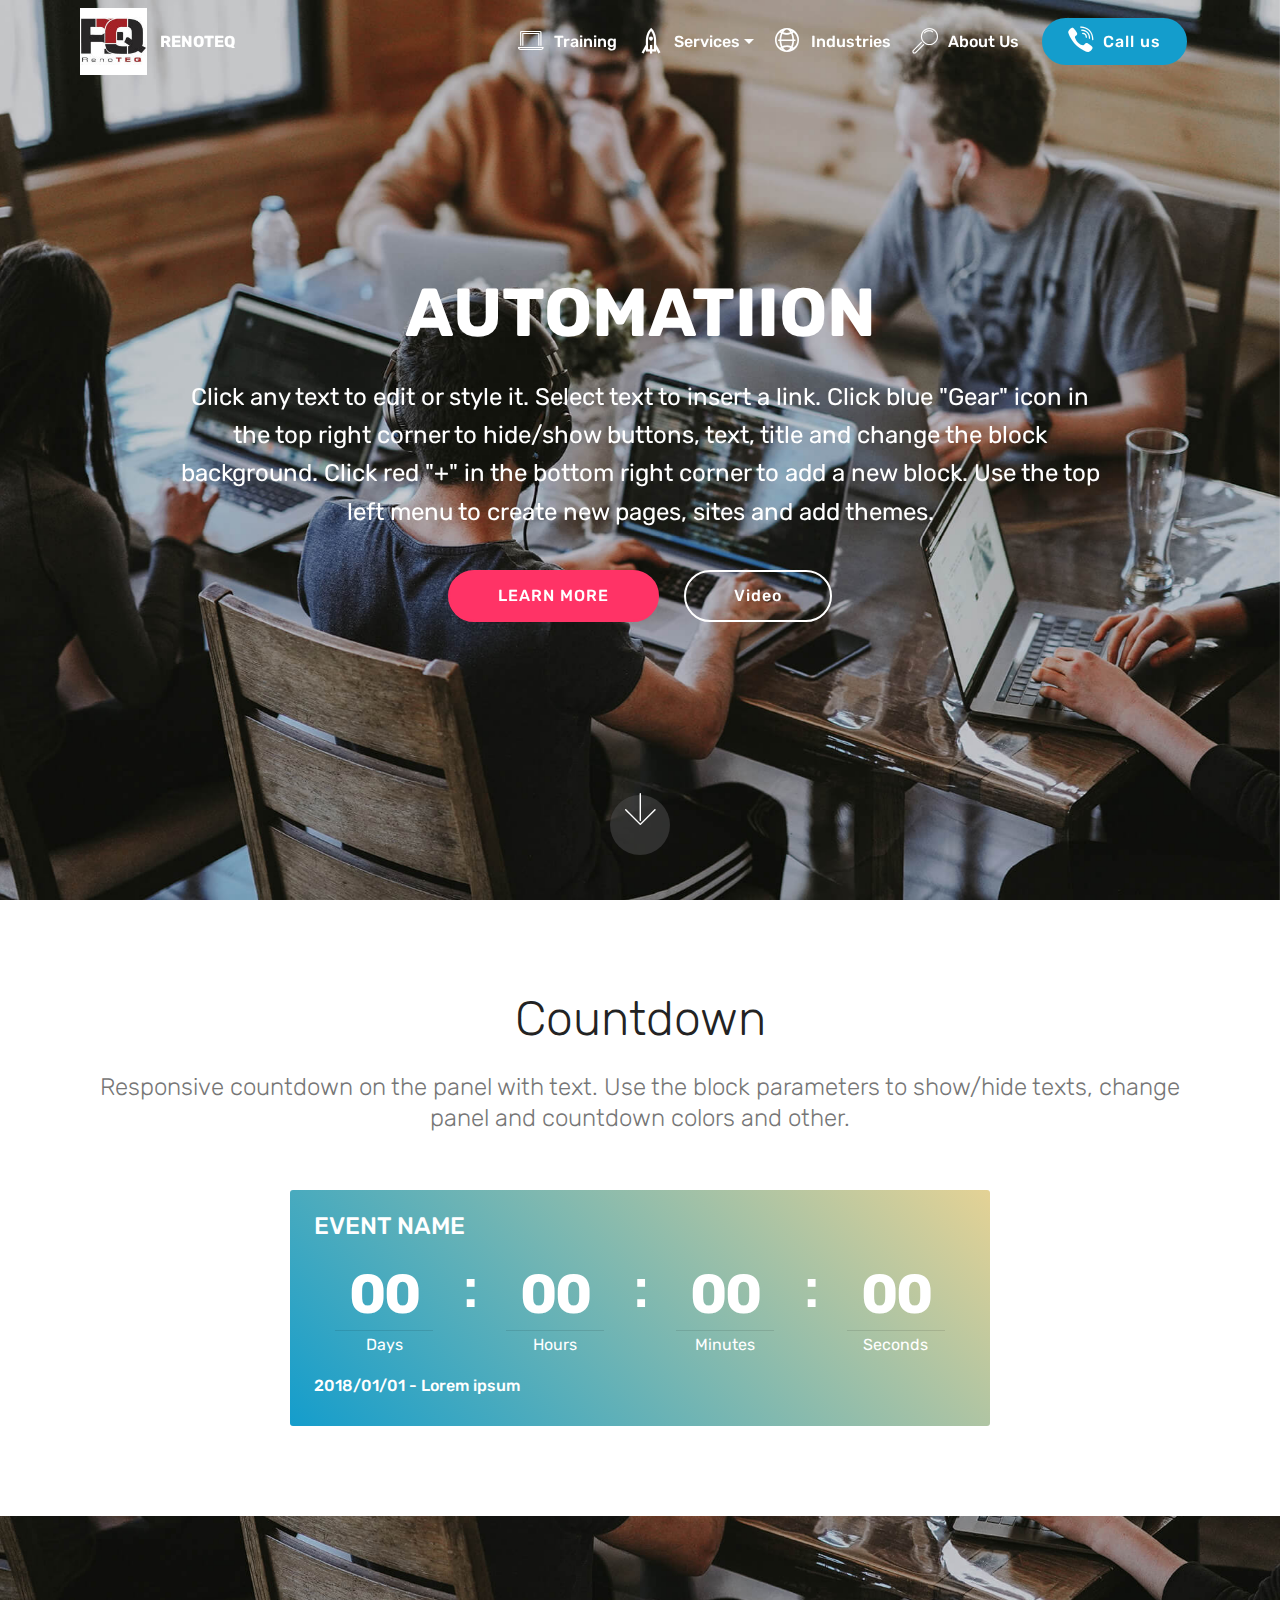
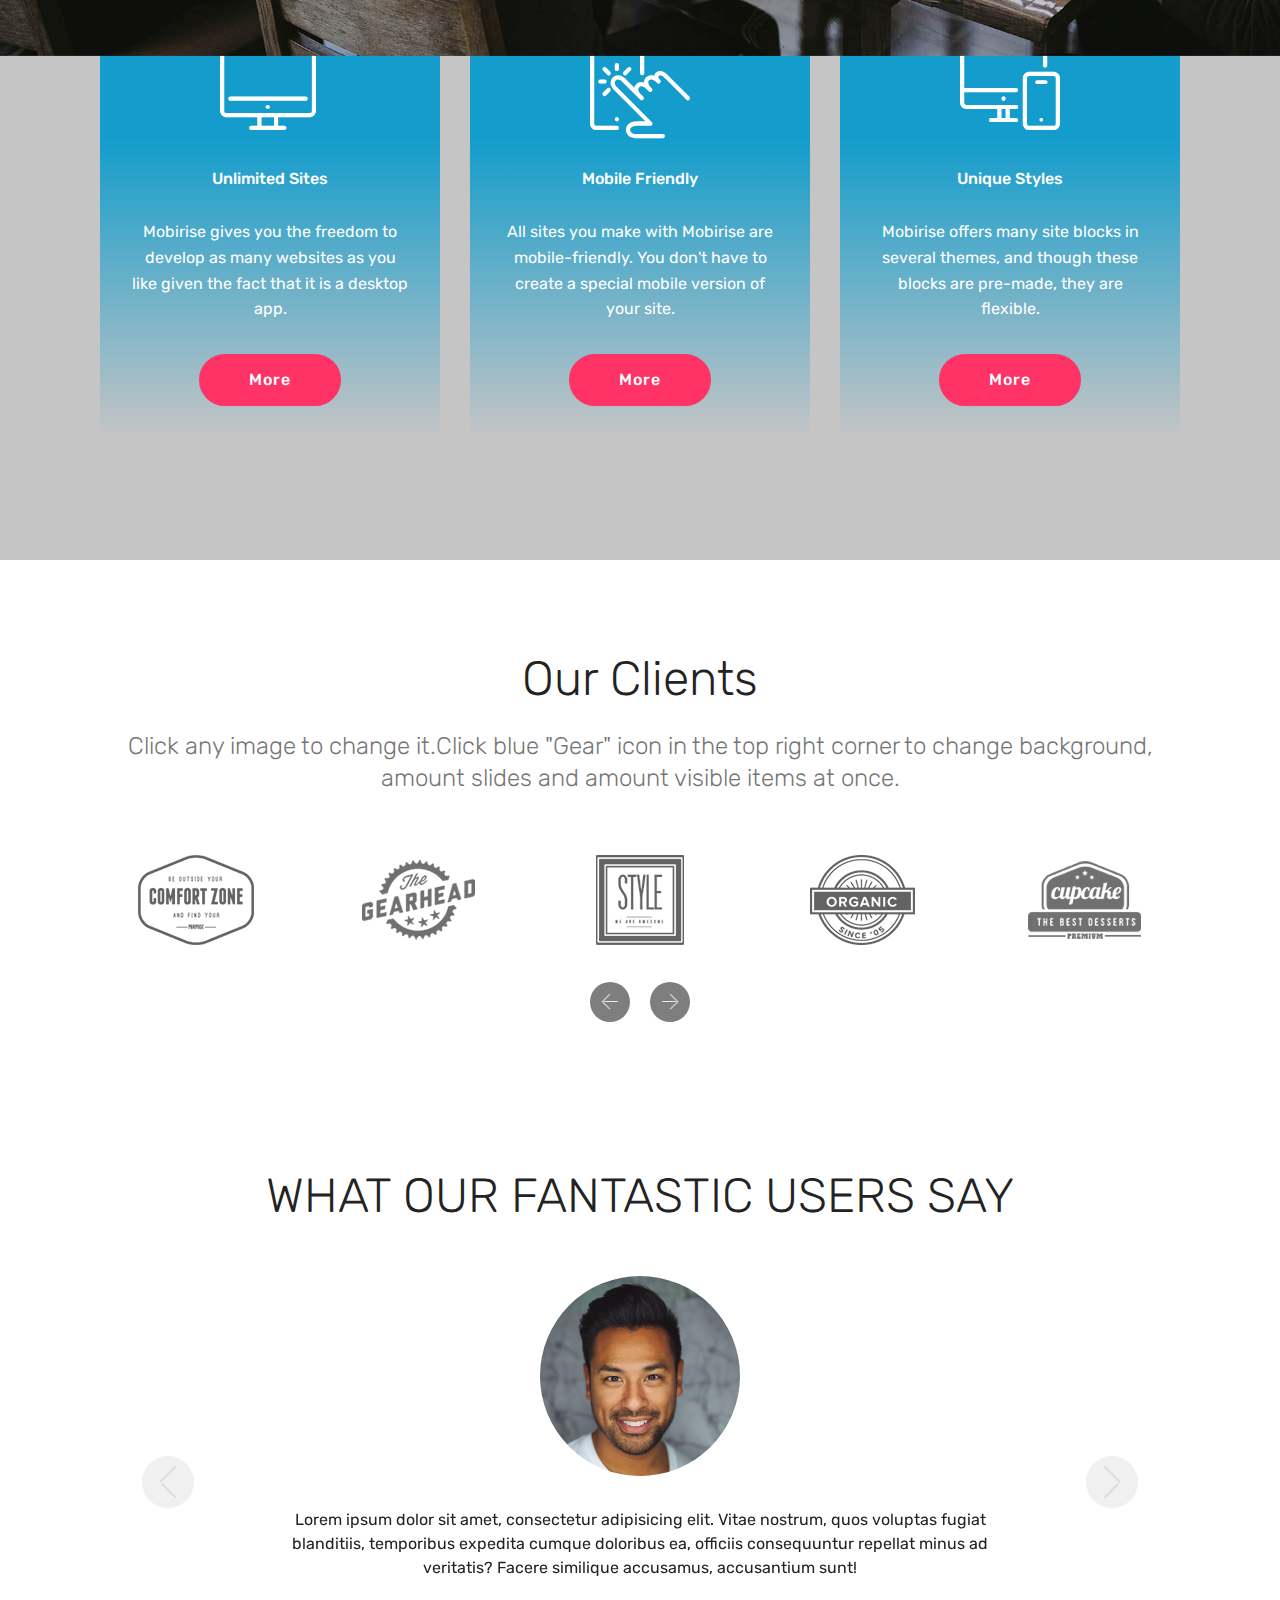
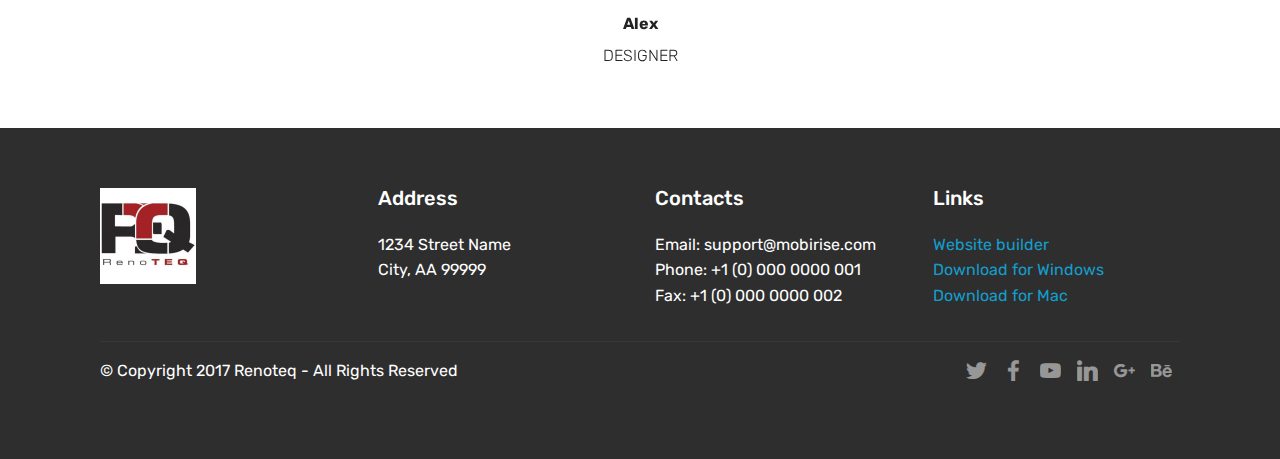
==== commit 98ef38e3: "3rd" ====
--- a/index.html
+++ b/index.html
@@ -30,7 +30,7 @@
 
     
 
-    <nav class="navbar navbar-expand beta-menu navbar-dropdown align-items-center navbar-fixed-top navbar-toggleable-sm">
+    <nav class="navbar navbar-expand beta-menu navbar-dropdown align-items-center navbar-fixed-top navbar-toggleable-sm bg-color transparent">
         <button class="navbar-toggler navbar-toggler-right" type="button" data-toggle="collapse" data-target="#navbarSupportedContent" aria-controls="navbarSupportedContent" aria-expanded="false" aria-label="Toggle navigation">
             <div class="hamburger">
                 <span></span>
@@ -43,25 +43,30 @@
             <div class="navbar-brand">
                 <span class="navbar-logo">
                     <a href="http://www.renoteq.com/">
-                         <img src="assets/images/logo-122x122.jpg" alt="Mobirise" title="" style="height: 3.8rem;">
+                         <img src="assets/images/logo-122x122.jpg" alt="Mobirise" title="" style="height: 4.2rem;">
                     </a>
                 </span>
                 <span class="navbar-caption-wrap"><a class="navbar-caption text-white display-4" href="https://mobirise.com">RENOTEQ</a></span>
             </div>
         </div>
         <div class="collapse navbar-collapse" id="navbarSupportedContent">
-            <ul class="navbar-nav nav-dropdown" data-app-modern-menu="true"><li class="nav-item">
-                    <a class="nav-link link text-white display-4" href="renoteq-services.html"><span class="mobi-mbri mobi-mbri-rocket mbr-iconfont mbr-iconfont-btn"></span>
+            <ul class="navbar-nav nav-dropdown" data-app-modern-menu="true"><li class="nav-item"><a class="nav-link link text-white display-7" href="renoteq-training.html"><span class="mbri-laptop mbr-iconfont mbr-iconfont-btn"></span>
+                        
+                        Training</a></li><li class="nav-item dropdown">
+                    <a class="nav-link link text-white dropdown-toggle display-7" href="renoteq-services.html" data-toggle="dropdown-submenu" aria-expanded="false"><span class="mobi-mbri mobi-mbri-rocket mbr-iconfont mbr-iconfont-btn"></span>
                         
                         Services
-                    </a>
+                    </a><div class="dropdown-menu"><a class="text-white dropdown-item display-7" href="renoteq-services.html">SYSTEM ENGINEERING
+<br>INDUSTRIAL AUTOMATION
+<br>PROJECT MANAGEMENT
+<br>CONSULTANCY
+<br>TRAINING
+<br></a></div>
                 </li>
-                <li class="nav-item"><a class="nav-link link text-white display-4" href="renoteq-training.html"><span class="mbri-laptop mbr-iconfont mbr-iconfont-btn"></span>
-                        
-                        Training</a></li><li class="nav-item"><a class="nav-link link text-white display-4" href="renoteq-industries.html"><span class="mbrib-globe-2 mbr-iconfont mbr-iconfont-btn"></span>
+                <li class="nav-item"><a class="nav-link link text-white display-7" href="renoteq-industries.html"><span class="mbrib-globe-2 mbr-iconfont mbr-iconfont-btn"></span>
                         
                         Industries</a></li><li class="nav-item">
-                    <a class="nav-link link text-white display-4" href="renoteq-aboutus.html">
+                    <a class="nav-link link text-white display-7" href="renoteq-aboutus.html">
                         <span class="mbri-search mbr-iconfont mbr-iconfont-btn"></span>
                         About Us
                     </a>
@@ -73,7 +78,7 @@
     </nav>
 </section>
 
-<section class="engine"><a href="https://mobirise.info/i">free website creation software</a></section><section class="cid-qTkA127IK8 mbr-fullscreen mbr-parallax-background" id="header2-1">
+<section class="engine"><a href="https://mobirise.info/t">free amp template</a></section><section class="cid-qTkA127IK8 mbr-fullscreen mbr-parallax-background" id="header2-1">
 
     
 
--- a/assets/mobirise/css/mbr-additional.css
+++ b/assets/mobirise/css/mbr-additional.css
@@ -1415,12 +1415,12 @@
 }
 .cid-qTkzRZLJNu .navbar {
   padding: .5rem 0;
-  background: #333333;
+  background: #b1a374;
   transition: none;
   min-height: 77px;
 }
 .cid-qTkzRZLJNu .navbar-dropdown.bg-color.transparent.opened {
-  background: #333333;
+  background: #b1a374;
 }
 .cid-qTkzRZLJNu a {
   font-style: normal;
@@ -1504,7 +1504,7 @@
   padding-bottom: 0;
 }
 .cid-qTkzRZLJNu .dropdown .dropdown-menu {
-  background: #333333;
+  background: #b1a374;
   display: none;
   position: absolute;
   min-width: 5rem;
@@ -1792,7 +1792,7 @@
 }
 .cid-qTkzRZLJNu .nav-link:hover,
 .cid-qTkzRZLJNu .dropdown-item:hover {
-  color: #ff3366 !important;
+  color: #55b4d4 !important;
 }
 .cid-qTkA127IK8 {
   background-image: url("../../../assets/images/background4.jpg");
@@ -2265,12 +2265,12 @@
 }
 .cid-qTkzRZLJNu .navbar {
   padding: .5rem 0;
-  background: #333333;
+  background: #b1a374;
   transition: none;
   min-height: 77px;
 }
 .cid-qTkzRZLJNu .navbar-dropdown.bg-color.transparent.opened {
-  background: #333333;
+  background: #b1a374;
 }
 .cid-qTkzRZLJNu a {
   font-style: normal;
@@ -2354,7 +2354,7 @@
   padding-bottom: 0;
 }
 .cid-qTkzRZLJNu .dropdown .dropdown-menu {
-  background: #333333;
+  background: #b1a374;
   display: none;
   position: absolute;
   min-width: 5rem;
@@ -2642,7 +2642,7 @@
 }
 .cid-qTkzRZLJNu .nav-link:hover,
 .cid-qTkzRZLJNu .dropdown-item:hover {
-  color: #ff7f9f !important;
+  color: #55b4d4 !important;
 }
 .cid-rxtmGNPOT2 {
   padding-top: 90px;
@@ -2726,12 +2726,12 @@
 }
 .cid-qTkzRZLJNu .navbar {
   padding: .5rem 0;
-  background: #333333;
+  background: #b1a374;
   transition: none;
   min-height: 77px;
 }
 .cid-qTkzRZLJNu .navbar-dropdown.bg-color.transparent.opened {
-  background: #333333;
+  background: #b1a374;
 }
 .cid-qTkzRZLJNu a {
   font-style: normal;
@@ -2815,7 +2815,7 @@
   padding-bottom: 0;
 }
 .cid-qTkzRZLJNu .dropdown .dropdown-menu {
-  background: #333333;
+  background: #b1a374;
   display: none;
   position: absolute;
   min-width: 5rem;
@@ -3103,7 +3103,7 @@
 }
 .cid-qTkzRZLJNu .nav-link:hover,
 .cid-qTkzRZLJNu .dropdown-item:hover {
-  color: #c1c1c1 !important;
+  color: #55b4d4 !important;
 }
 .cid-rxtogodgLc {
   padding-top: 60px;
@@ -3369,12 +3369,12 @@
 }
 .cid-qTkzRZLJNu .navbar {
   padding: .5rem 0;
-  background: #333333;
+  background: #b1a374;
   transition: none;
   min-height: 77px;
 }
 .cid-qTkzRZLJNu .navbar-dropdown.bg-color.transparent.opened {
-  background: #333333;
+  background: #b1a374;
 }
 .cid-qTkzRZLJNu a {
   font-style: normal;
@@ -3458,7 +3458,7 @@
   padding-bottom: 0;
 }
 .cid-qTkzRZLJNu .dropdown .dropdown-menu {
-  background: #333333;
+  background: #b1a374;
   display: none;
   position: absolute;
   min-width: 5rem;
@@ -3746,7 +3746,7 @@
 }
 .cid-qTkzRZLJNu .nav-link:hover,
 .cid-qTkzRZLJNu .dropdown-item:hover {
-  color: #c1c1c1 !important;
+  color: #55b4d4 !important;
 }
 .cid-rxtqpbqDUI {
   padding-top: 60px;
@@ -3807,12 +3807,12 @@
 }
 .cid-qTkzRZLJNu .navbar {
   padding: .5rem 0;
-  background: #333333;
+  background: #b1a374;
   transition: none;
   min-height: 77px;
 }
 .cid-qTkzRZLJNu .navbar-dropdown.bg-color.transparent.opened {
-  background: #333333;
+  background: #b1a374;
 }
 .cid-qTkzRZLJNu a {
   font-style: normal;
@@ -3896,7 +3896,7 @@
   padding-bottom: 0;
 }
 .cid-qTkzRZLJNu .dropdown .dropdown-menu {
-  background: #333333;
+  background: #b1a374;
   display: none;
   position: absolute;
   min-width: 5rem;
@@ -4184,7 +4184,7 @@
 }
 .cid-qTkzRZLJNu .nav-link:hover,
 .cid-qTkzRZLJNu .dropdown-item:hover {
-  color: #c1c1c1 !important;
+  color: #55b4d4 !important;
 }
 .cid-rxtlCuki3j {
   padding-top: 90px;
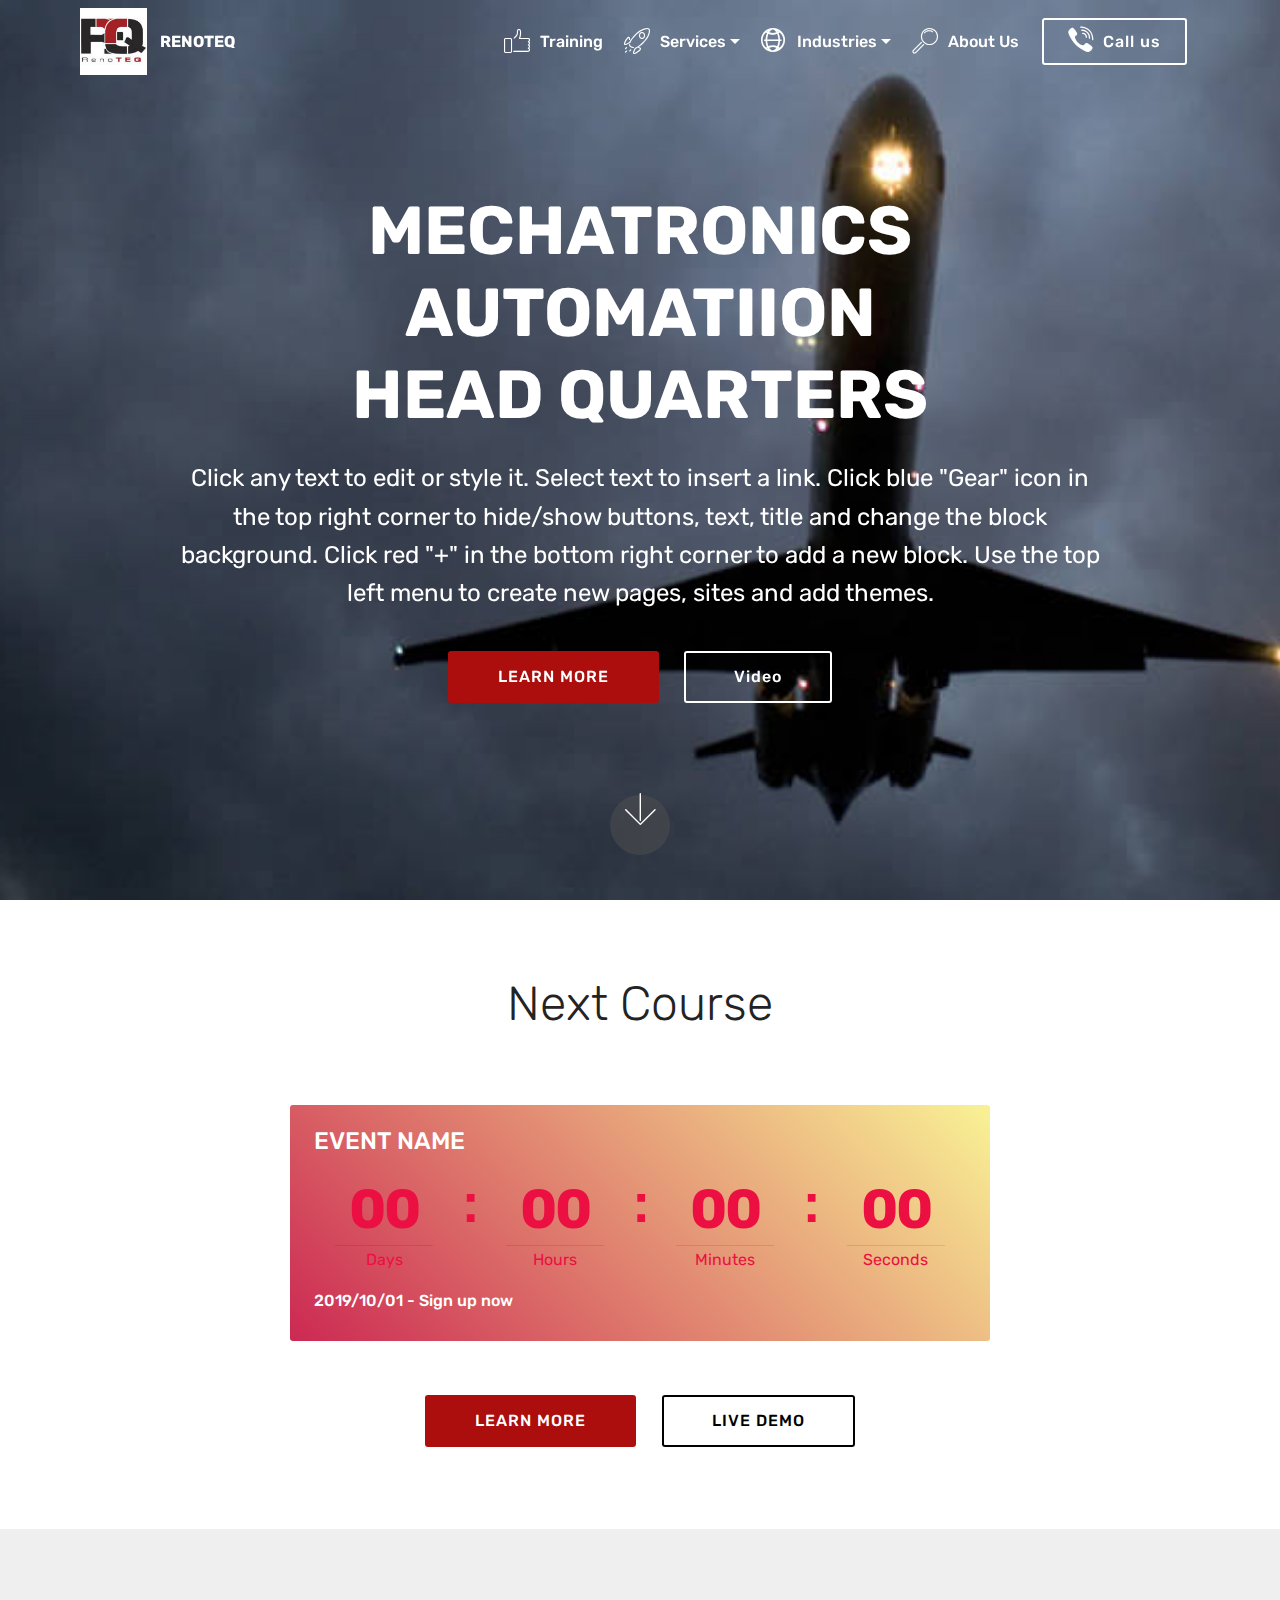
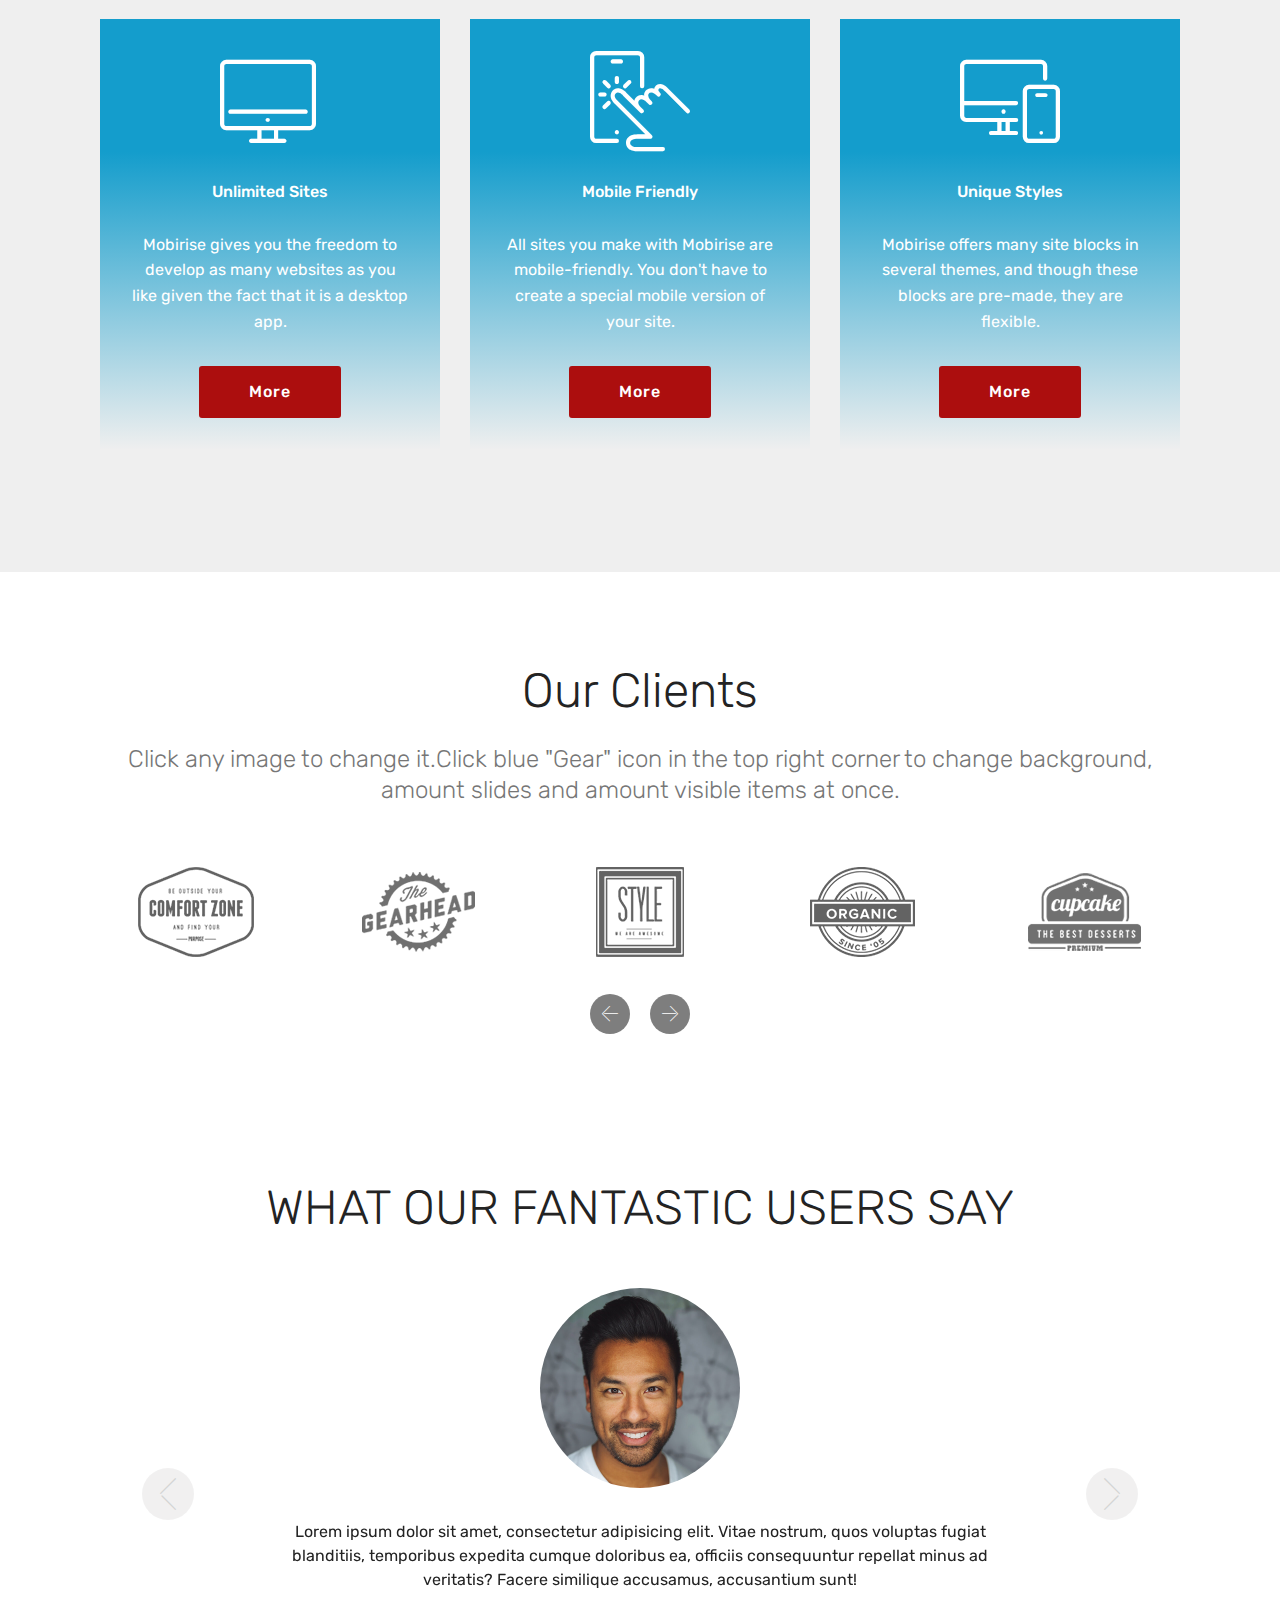
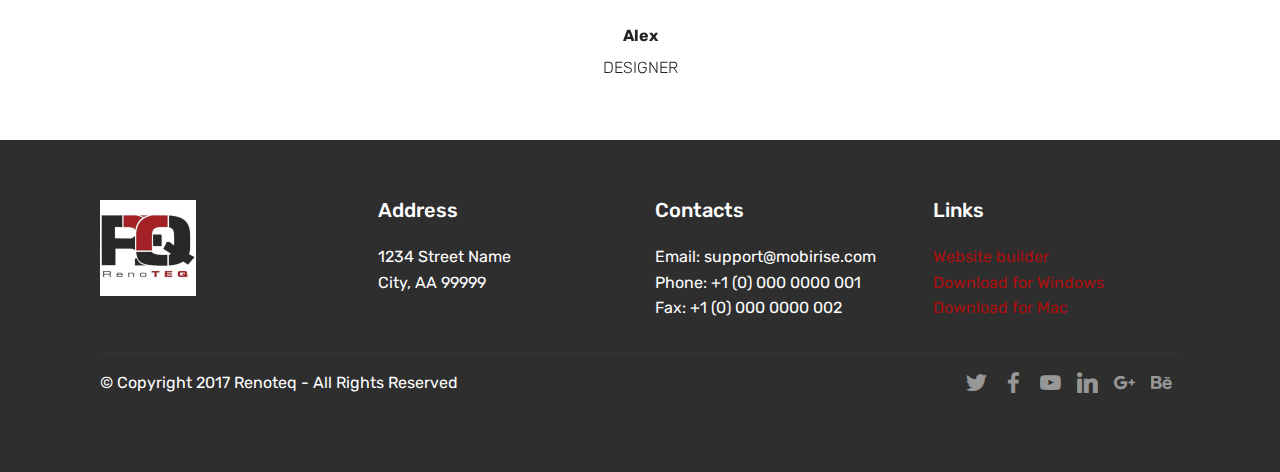
==== commit 19061bae: "pages, images, theme" ====
--- a/index.html
+++ b/index.html
@@ -10,15 +10,14 @@
   <meta name="description" content="">
   
   <title>Renoteq - Automation</title>
-  <link rel="stylesheet" href="assets/web/assets/mobirise-icons2/mobirise2.css">
+  <link rel="stylesheet" href="assets/web/assets/mobirise-icons-bold/mobirise-icons-bold.css">
   <link rel="stylesheet" href="assets/web/assets/mobirise-icons/mobirise-icons.css">
-  <link rel="stylesheet" href="assets/web/assets/mobirise-icons-bold/mobirise-icons-bold.css">
   <link rel="stylesheet" href="assets/tether/tether.min.css">
   <link rel="stylesheet" href="assets/bootstrap/css/bootstrap.min.css">
   <link rel="stylesheet" href="assets/bootstrap/css/bootstrap-grid.min.css">
   <link rel="stylesheet" href="assets/bootstrap/css/bootstrap-reboot.min.css">
+  <link rel="stylesheet" href="assets/dropdown/css/style.css">
   <link rel="stylesheet" href="assets/socicon/css/styles.css">
-  <link rel="stylesheet" href="assets/dropdown/css/style.css">
   <link rel="stylesheet" href="assets/theme/css/style.css">
   <link rel="stylesheet" href="assets/mobirise/css/mbr-additional.css" type="text/css">
   
@@ -50,35 +49,32 @@
             </div>
         </div>
         <div class="collapse navbar-collapse" id="navbarSupportedContent">
-            <ul class="navbar-nav nav-dropdown" data-app-modern-menu="true"><li class="nav-item"><a class="nav-link link text-white display-7" href="renoteq-training.html"><span class="mbri-laptop mbr-iconfont mbr-iconfont-btn"></span>
+            <ul class="navbar-nav nav-dropdown" data-app-modern-menu="true"><li class="nav-item"><a class="nav-link link text-white display-7" href="renoteq-training.html"><span class="mbri-like mbr-iconfont mbr-iconfont-btn"></span>
                         
                         Training</a></li><li class="nav-item dropdown">
-                    <a class="nav-link link text-white dropdown-toggle display-7" href="renoteq-services.html" data-toggle="dropdown-submenu" aria-expanded="false"><span class="mobi-mbri mobi-mbri-rocket mbr-iconfont mbr-iconfont-btn"></span>
+                    <a class="nav-link link dropdown-toggle text-white display-7" href="renoteq-services.html" data-toggle="dropdown-submenu" aria-expanded="false"><span class="mbri-rocket mbr-iconfont mbr-iconfont-btn"></span>
                         
                         Services
-                    </a><div class="dropdown-menu"><a class="text-white dropdown-item display-7" href="renoteq-services.html">SYSTEM ENGINEERING
-<br>INDUSTRIAL AUTOMATION
-<br>PROJECT MANAGEMENT
-<br>CONSULTANCY
-<br>TRAINING
-<br></a></div>
+                    </a><div class="dropdown-menu"><a class="dropdown-item text-white display-7" href="renoteq-services.html">SYSTEM ENGINEERING
+<br></a><a class="dropdown-item text-white display-7" href="renoteq-services.html" aria-expanded="false">INDUSTRIAL AUTOMATION <br></a><a class="dropdown-item text-white display-7" href="renoteq-services.html" aria-expanded="false">PROJECT MANAGEMENT <br></a><a class="dropdown-item text-white display-7" href="renoteq-services.html" aria-expanded="false">CONSULTANCY <br></a><a class="dropdown-item text-white display-7" href="renoteq-services.html" aria-expanded="false">TRAINING&nbsp;<br></a></div>
                 </li>
-                <li class="nav-item"><a class="nav-link link text-white display-7" href="renoteq-industries.html"><span class="mbrib-globe-2 mbr-iconfont mbr-iconfont-btn"></span>
+                <li class="nav-item dropdown"><a class="nav-link link text-white dropdown-toggle display-7" href="renoteq-industries.html" data-toggle="dropdown-submenu" aria-expanded="true"><span class="mbrib-globe-2 mbr-iconfont mbr-iconfont-btn"></span>
                         
-                        Industries</a></li><li class="nav-item">
+                        Industries</a><div class="dropdown-menu"><a class="text-white dropdown-item display-7" href="renoteq-industries.html">Aerospace and Defense
+<br></a><a class="text-white dropdown-item display-7" href="renoteq-industries.html">Automotive <br></a><a class="text-white dropdown-item display-7" href="renoteq-industries.html">Agriculture and Food Processing<br></a><a class="text-white dropdown-item display-7" href="renoteq-industries.html">Oil and Gas Industry &nbsp;<br></a><a class="text-white dropdown-item display-7" href="renoteq-industries.html">Health Care <br></a><a class="text-white dropdown-item display-7" href="renoteq-industries.html">Engineering<br></a></div></li><li class="nav-item">
                     <a class="nav-link link text-white display-7" href="renoteq-aboutus.html">
                         <span class="mbri-search mbr-iconfont mbr-iconfont-btn"></span>
                         About Us
                     </a>
                 </li></ul>
-            <div class="navbar-buttons mbr-section-btn"><a class="btn btn-sm btn-primary display-4" href="https://mobirise.com"><span class="socicon socicon-viber mbr-iconfont mbr-iconfont-btn"></span>
+            <div class="navbar-buttons mbr-section-btn"><a class="btn btn-sm btn-white-outline display-4" href="index.html#footer1-2"><span class="socicon socicon-viber mbr-iconfont mbr-iconfont-btn"></span>
                     
                     Call us</a></div>
         </div>
     </nav>
 </section>
 
-<section class="engine"><a href="https://mobirise.info/t">free amp template</a></section><section class="cid-qTkA127IK8 mbr-fullscreen mbr-parallax-background" id="header2-1">
+<section class="engine"><a href="https://mobirise.info/j">website templates</a></section><section class="cid-qTkA127IK8 mbr-fullscreen mbr-parallax-background" id="header2-1">
 
     
 
@@ -87,13 +83,12 @@
     <div class="container align-center">
         <div class="row justify-content-md-center">
             <div class="mbr-white col-md-10">
-                <h1 class="mbr-section-title mbr-bold pb-3 mbr-fonts-style display-1">
-                    AUTOMATIION</h1>
+                <h1 class="mbr-section-title mbr-bold pb-3 mbr-fonts-style display-1">MECHATRONICS AUTOMATIION<br>HEAD QUARTERS</h1>
                 
                 <p class="mbr-text pb-3 mbr-fonts-style display-5">
                     Click any text to edit or style it. Select text to insert a link. Click blue "Gear" icon in the top right corner to hide/show buttons, text, title and change the block background. Click red "+" in the bottom right corner to add a new block. Use the top left menu to create new pages, sites and add themes.
                 </p>
-                <div class="mbr-section-btn"><a class="btn btn-md btn-secondary display-4" href="https://mobirise.com">LEARN MORE</a>
+                <div class="mbr-section-btn"><a class="btn btn-md btn-primary display-4" href="https://mobirise.com">LEARN MORE</a>
                     <a class="btn btn-md btn-white-outline display-4" href="https://mobirise.com">Video</a></div>
             </div>
         </div>
@@ -113,38 +108,37 @@
 
     <div class="container">
         <h2 class="mbr-section-title pb-3 align-center mbr-fonts-style display-2">
-            Countdown
-        </h2>
-        <h3 class="mbr-section-subtitle align-center mbr-fonts-style display-5">
-            Responsive countdown on the panel with text. Use the block parameters to show/hide texts, change panel and countdown colors and other.
-        </h3>
+            Next Course</h2>
+        
     </div>
     <div class="container pt-5 mt-2">
         <div class=" countdown-cont align-center p-4">
             <div class="event-name align-left mbr-white ">
                 <h4 class="mbr-fonts-style display-5">EVENT NAME</h4>
             </div>
-            <div class="countdown align-center py-2" data-due-date="2018/01/01">
+            <div class="countdown align-center py-2" data-due-date="2019/10/01">
             </div>
             <div class="daysCountdown" title="Days"></div>
             <div class="hoursCountdown" title="Hours"></div>
             <div class="minutesCountdown" title="Minutes"></div>
             <div class="secondsCountdown" title="Seconds"></div>
             <div class="event-date align-left mbr-white">
-                <h5 class="mbr-fonts-style display-7">2018/01/01 - Lorem ipsum</h5>
-            </div>
-        </div>
-
-        
-    </div>
-</section>
-
-<section class="features8 cid-rxsZi0hBsD mbr-parallax-background" id="features8-3">
-
-    
-
-    <div class="mbr-overlay" style="opacity: 0.2; background-color: rgb(35, 35, 35);">
-    </div>
+                <h5 class="mbr-fonts-style display-7">2019/10/01 - Sign up now</h5>
+            </div>
+        </div>
+
+        <div class="media-container-row pt-5">
+            <div class="mbr-section-btn align-center"><a class="btn btn-primary display-4" href="https://mobirise.co">LEARN MORE</a>
+                <a class="btn btn-black-outline display-4" href="https://mobirise.co">LIVE DEMO</a></div>
+        </div>
+    </div>
+</section>
+
+<section class="features8 cid-rxsZi0hBsD" id="features8-3">
+
+    
+
+    
 
     <div class="container">
         <div class="media-container-row">
@@ -160,11 +154,9 @@
                     <p class="mbr-text mbr-fonts-style display-7">
                        Mobirise gives you the freedom to develop as many websites as you like given the fact that it is a desktop app.
                     </p>
-                    <div class="mbr-section-btn text-center">
-                        <a href="https://mobirise.co" class="btn btn-secondary display-4">
+                    <div class="mbr-section-btn text-center"><a href="https://mobirise.co" class="btn btn-primary display-4">
                             More
-                        </a>
-                    </div>
+                        </a></div>
                 </div>
             </div>
 
@@ -179,11 +171,9 @@
                     <p class="mbr-text mbr-fonts-style display-7">
                        All sites you make with Mobirise are mobile-friendly. You don't have to create a special mobile version of your site.
                     </p>
-                    <div class="mbr-section-btn text-center">
-                        <a href="https://mobirise.co" class="btn btn-secondary display-4">
+                    <div class="mbr-section-btn text-center"><a href="https://mobirise.co" class="btn btn-primary display-4">
                             More
-                        </a>
-                    </div>
+                        </a></div>
                 </div>
             </div>
 
@@ -198,11 +188,9 @@
                     <p class="mbr-text mbr-fonts-style display-7">
                        Mobirise offers many site blocks in several themes, and though these blocks are pre-made, they are flexible.
                     </p>
-                    <div class="mbr-section-btn text-center">
-                        <a href="https://mobirise.co" class="btn btn-secondary display-4">
+                    <div class="mbr-section-btn text-center"><a href="https://mobirise.co" class="btn btn-primary display-4">
                             More
-                        </a>
-                    </div>
+                        </a></div>
                 </div>
             </div>
 
@@ -458,14 +446,14 @@
   <script src="assets/popper/popper.min.js"></script>
   <script src="assets/tether/tether.min.js"></script>
   <script src="assets/bootstrap/js/bootstrap.min.js"></script>
+  <script src="assets/dropdown/js/nav-dropdown.js"></script>
+  <script src="assets/dropdown/js/navbar-dropdown.js"></script>
   <script src="assets/touchswipe/jquery.touch-swipe.min.js"></script>
   <script src="assets/countdown/jquery.countdown.min.js"></script>
   <script src="assets/bootstrapcarouselswipe/bootstrap-carousel-swipe.js"></script>
   <script src="assets/mbr-clients-slider/mbr-clients-slider.js"></script>
   <script src="assets/mbr-testimonials-slider/mbr-testimonials-slider.js"></script>
   <script src="assets/smoothscroll/smooth-scroll.js"></script>
-  <script src="assets/dropdown/js/nav-dropdown.js"></script>
-  <script src="assets/dropdown/js/navbar-dropdown.js"></script>
   <script src="assets/parallax/jarallax.min.js"></script>
   <script src="assets/theme/js/script.js"></script>
   
--- a/assets/mobirise/css/mbr-additional.css
+++ b/assets/mobirise/css/mbr-additional.css
@@ -132,7 +132,7 @@
   border-radius: 3px;
 }
 .bg-primary {
-  background-color: #149dcc !important;
+  background-color: #ac0e0e !important;
 }
 .bg-success {
   background-color: #f7ed4a !important;
@@ -148,8 +148,8 @@
 }
 .btn-primary,
 .btn-primary:active {
-  background-color: #149dcc !important;
-  border-color: #149dcc !important;
+  background-color: #ac0e0e !important;
+  border-color: #ac0e0e !important;
   color: #ffffff !important;
 }
 .btn-primary:hover,
@@ -157,14 +157,14 @@
 .btn-primary.focus,
 .btn-primary.active {
   color: #ffffff !important;
-  background-color: #0d6786 !important;
-  border-color: #0d6786 !important;
+  background-color: #650808 !important;
+  border-color: #650808 !important;
 }
 .btn-primary.disabled,
 .btn-primary:disabled {
   color: #ffffff !important;
-  background-color: #0d6786 !important;
-  border-color: #0d6786 !important;
+  background-color: #650808 !important;
+  border-color: #650808 !important;
 }
 .btn-secondary,
 .btn-secondary:active {
@@ -312,22 +312,22 @@
 .btn-primary-outline,
 .btn-primary-outline:active {
   background: none;
-  border-color: #0b566f;
-  color: #0b566f;
+  border-color: #4e0606;
+  color: #4e0606;
 }
 .btn-primary-outline:hover,
 .btn-primary-outline:focus,
 .btn-primary-outline.focus,
 .btn-primary-outline.active {
   color: #ffffff;
-  background-color: #149dcc;
-  border-color: #149dcc;
+  background-color: #ac0e0e;
+  border-color: #ac0e0e;
 }
 .btn-primary-outline.disabled,
 .btn-primary-outline:disabled {
   color: #ffffff !important;
-  background-color: #149dcc !important;
-  border-color: #149dcc !important;
+  background-color: #ac0e0e !important;
+  border-color: #ac0e0e !important;
 }
 .btn-secondary-outline,
 .btn-secondary-outline:active {
@@ -464,7 +464,7 @@
   border-color: #ffffff;
 }
 .text-primary {
-  color: #149dcc !important;
+  color: #ac0e0e !important;
 }
 .text-secondary {
   color: #ff3366 !important;
@@ -489,7 +489,7 @@
 }
 a.text-primary:hover,
 a.text-primary:focus {
-  color: #0b566f !important;
+  color: #4e0606 !important;
 }
 a.text-secondary:hover,
 a.text-secondary:focus {
@@ -531,32 +531,18 @@
 .alert-danger {
   background-color: #b1a374;
 }
-.mbr-section-btn a.btn:not(.btn-form) {
-  border-radius: 100px;
-}
 .mbr-section-btn a.btn:not(.btn-form):hover,
 .mbr-section-btn a.btn:not(.btn-form):focus {
   box-shadow: none !important;
 }
-.mbr-section-btn a.btn:not(.btn-form):hover,
-.mbr-section-btn a.btn:not(.btn-form):focus {
-  box-shadow: 0 10px 40px 0 rgba(0, 0, 0, 0.2) !important;
-  -webkit-box-shadow: 0 10px 40px 0 rgba(0, 0, 0, 0.2) !important;
-}
-.mbr-gallery-filter li a {
-  border-radius: 100px !important;
-}
 .mbr-gallery-filter li.active .btn {
-  background-color: #149dcc;
-  border-color: #149dcc;
+  background-color: #ac0e0e;
+  border-color: #ac0e0e;
   color: #ffffff;
 }
 .mbr-gallery-filter li.active .btn:focus {
   box-shadow: none;
 }
-.nav-tabs .nav-link {
-  border-radius: 100px !important;
-}
 .btn-form {
   border-radius: 0;
 }
@@ -565,11 +551,11 @@
 }
 a,
 a:hover {
-  color: #149dcc;
+  color: #ac0e0e;
 }
 .mbr-plan-header.bg-primary .mbr-plan-subtitle,
 .mbr-plan-header.bg-primary .mbr-plan-price-desc {
-  color: #b4e6f8;
+  color: #f04949;
 }
 .mbr-plan-header.bg-success .mbr-plan-subtitle,
 .mbr-plan-header.bg-success .mbr-plan-price-desc {
@@ -690,7 +676,7 @@
   padding: 10px 0 10px 20px;
   font-size: 1.09rem;
   position: relative;
-  border-color: #149dcc;
+  border-color: #ac0e0e;
   border-width: 3px;
 }
 ul,
@@ -720,45 +706,6 @@
 /* Forms */
 .mbr-form .btn {
   margin: .4rem 0;
-}
-.mbr-form .input-group-btn a.btn {
-  border-radius: 100px !important;
-}
-.mbr-form .input-group-btn a.btn:hover {
-  box-shadow: 0 10px 40px 0 rgba(0, 0, 0, 0.2);
-}
-.mbr-form .input-group-btn button[type="submit"] {
-  border-radius: 100px !important;
-  padding: 1rem 3rem;
-}
-.mbr-form .input-group-btn button[type="submit"]:hover {
-  box-shadow: 0 10px 40px 0 rgba(0, 0, 0, 0.2);
-}
-.form2 .form-control {
-  border-top-left-radius: 100px;
-  border-bottom-left-radius: 100px;
-}
-.form2 .input-group-btn a.btn {
-  border-top-left-radius: 0 !important;
-  border-bottom-left-radius: 0 !important;
-}
-.form2 .input-group-btn button[type="submit"] {
-  border-top-left-radius: 0 !important;
-  border-bottom-left-radius: 0 !important;
-}
-.form3 input[type="email"] {
-  border-radius: 100px !important;
-}
-@media (max-width: 349px) {
-  .form2 input[type="email"] {
-    border-radius: 100px !important;
-  }
-  .form2 .input-group-btn a.btn {
-    border-radius: 100px !important;
-  }
-  .form2 .input-group-btn button[type="submit"] {
-    border-radius: 100px !important;
-  }
 }
 @media (max-width: 767px) {
   .btn {
@@ -779,7 +726,7 @@
   text-align: center;
   position: relative;
   border: 2px solid #c0a375;
-  border-color: #149dcc;
+  border-color: #ac0e0e;
   color: #232323;
   cursor: pointer;
 }
@@ -790,7 +737,7 @@
 }
 .btn-social:hover {
   color: #fff;
-  background: #149dcc;
+  background: #ac0e0e;
 }
 .btn-social + .btn {
   margin-left: .1rem;
@@ -798,45 +745,13 @@
 /* Footer */
 .mbr-footer-content li::before,
 .mbr-footer .mbr-contacts li::before {
-  background: #149dcc;
+  background: #ac0e0e;
 }
 .mbr-footer-content li a:hover,
 .mbr-footer .mbr-contacts li a:hover {
-  color: #149dcc;
-}
-.footer3 input[type="email"],
-.footer4 input[type="email"] {
-  border-radius: 100px !important;
-}
-.footer3 .input-group-btn a.btn,
-.footer4 .input-group-btn a.btn {
-  border-radius: 100px !important;
-}
-.footer3 .input-group-btn button[type="submit"],
-.footer4 .input-group-btn button[type="submit"] {
-  border-radius: 100px !important;
+  color: #ac0e0e;
 }
 /* Headers*/
-.header13 .form-inline input[type="email"],
-.header14 .form-inline input[type="email"] {
-  border-radius: 100px;
-}
-.header13 .form-inline input[type="text"],
-.header14 .form-inline input[type="text"] {
-  border-radius: 100px;
-}
-.header13 .form-inline input[type="tel"],
-.header14 .form-inline input[type="tel"] {
-  border-radius: 100px;
-}
-.header13 .form-inline a.btn,
-.header14 .form-inline a.btn {
-  border-radius: 100px;
-}
-.header13 .form-inline button,
-.header14 .form-inline button {
-  border-radius: 100px !important;
-}
 .offset-1 {
   margin-left: 8.33333%;
 }
@@ -1384,7 +1299,7 @@
 }
 .jq-selectbox li:hover,
 .jq-selectbox li.selected {
-  background-color: #149dcc;
+  background-color: #ac0e0e;
   color: #ffffff;
 }
 .jq-selectbox .jq-selectbox__trigger-arrow,
@@ -1397,14 +1312,14 @@
 .jq-selectbox:hover .jq-selectbox__trigger-arrow,
 .jq-number__spin.minus:hover:after,
 .jq-number__spin.plus:hover:after {
-  border-top-color: #149dcc;
-  border-bottom-color: #149dcc;
+  border-top-color: #ac0e0e;
+  border-bottom-color: #ac0e0e;
 }
 .xdsoft_datetimepicker .xdsoft_calendar td.xdsoft_default,
 .xdsoft_datetimepicker .xdsoft_calendar td.xdsoft_current,
 .xdsoft_datetimepicker .xdsoft_timepicker .xdsoft_time_box > div > div.xdsoft_current {
   color: #ffffff !important;
-  background-color: #149dcc !important;
+  background-color: #ac0e0e !important;
   box-shadow: none!important;
 }
 .xdsoft_datetimepicker .xdsoft_calendar td:hover,
@@ -1415,12 +1330,12 @@
 }
 .cid-qTkzRZLJNu .navbar {
   padding: .5rem 0;
-  background: #b1a374;
+  background: #cf7772;
   transition: none;
   min-height: 77px;
 }
 .cid-qTkzRZLJNu .navbar-dropdown.bg-color.transparent.opened {
-  background: #b1a374;
+  background: #cf7772;
 }
 .cid-qTkzRZLJNu a {
   font-style: normal;
@@ -1504,7 +1419,7 @@
   padding-bottom: 0;
 }
 .cid-qTkzRZLJNu .dropdown .dropdown-menu {
-  background: #b1a374;
+  background: #cf7772;
   display: none;
   position: absolute;
   min-width: 5rem;
@@ -1792,14 +1707,14 @@
 }
 .cid-qTkzRZLJNu .nav-link:hover,
 .cid-qTkzRZLJNu .dropdown-item:hover {
-  color: #55b4d4 !important;
+  color: #efefef !important;
 }
 .cid-qTkA127IK8 {
-  background-image: url("../../../assets/images/background4.jpg");
+  background-image: url("../../../assets/images/plane-landing-at-night-735x430.jpg");
 }
 .cid-rxtoRhYcXW {
-  padding-top: 90px;
-  padding-bottom: 90px;
+  padding-top: 75px;
+  padding-bottom: 75px;
   background-color: #ffffff;
 }
 .cid-rxtoRhYcXW .mbr-section-subtitle {
@@ -1807,7 +1722,7 @@
   font-weight: 300;
 }
 .cid-rxtoRhYcXW .number-wrap {
-  color: #ffffff;
+  color: #ec0f42;
   border-color: rgba(255, 255, 255, 0.15);
   position: relative;
   display: inline-block;
@@ -1826,7 +1741,7 @@
   font-size: 55px;
   word-spacing: 0;
   line-height: 1.3;
-  color: #ffffff;
+  color: #ec0f42;
 }
 .cid-rxtoRhYcXW .period {
   display: block;
@@ -1848,10 +1763,10 @@
   text-transform: none;
   letter-spacing: 0;
   word-spacing: 0;
-  color: #ffffff;
+  color: #ec0f42;
 }
 .cid-rxtoRhYcXW .countdown-cont {
-  background: linear-gradient(45deg, #149dcc, #e4d295);
+  background: linear-gradient(45deg, #cc2952, #f9f295);
   max-width: 700px;
   border-radius: 3px;
   margin: 0 auto;
@@ -1897,7 +1812,7 @@
 .cid-rxsZi0hBsD {
   padding-top: 90px;
   padding-bottom: 90px;
-  background-image: url("../../../assets/images/background4.jpg");
+  background-color: #efefef;
 }
 .cid-rxsZi0hBsD h4 {
   font-weight: 500;
@@ -2258,19 +2173,40 @@
     -webkit-justify-content: center;
   }
 }
-.cid-rxtmNq4WPH {
-  padding-top: 60px;
-  padding-bottom: 60px;
-  background-image: url("../../../assets/images/background4.jpg");
+.cid-rxzfY87YjY {
+  padding-top: 90px;
+  padding-bottom: 90px;
+  background-image: url("../../../assets/images/image2-1772x745.png");
+}
+.cid-rxzfY87YjY .media-container-row {
+  flex-direction: row-reverse;
+  -webkit-flex-direction: row-reverse;
+}
+@media (min-width: 992px) {
+  .cid-rxzfY87YjY .mbr-figure {
+    padding-right: 4rem;
+    padding-right: 0;
+    padding-left: 4rem;
+  }
+}
+@media (max-width: 991px) {
+  .cid-rxzfY87YjY .mbr-figure {
+    padding-bottom: 3rem;
+  }
+}
+@media (max-width: 767px) {
+  .cid-rxzfY87YjY .mbr-text {
+    text-align: center;
+  }
 }
 .cid-qTkzRZLJNu .navbar {
   padding: .5rem 0;
-  background: #b1a374;
+  background: #cf7772;
   transition: none;
   min-height: 77px;
 }
 .cid-qTkzRZLJNu .navbar-dropdown.bg-color.transparent.opened {
-  background: #b1a374;
+  background: #cf7772;
 }
 .cid-qTkzRZLJNu a {
   font-style: normal;
@@ -2354,7 +2290,7 @@
   padding-bottom: 0;
 }
 .cid-qTkzRZLJNu .dropdown .dropdown-menu {
-  background: #b1a374;
+  background: #cf7772;
   display: none;
   position: absolute;
   min-width: 5rem;
@@ -2642,7 +2578,7 @@
 }
 .cid-qTkzRZLJNu .nav-link:hover,
 .cid-qTkzRZLJNu .dropdown-item:hover {
-  color: #55b4d4 !important;
+  color: #efefef !important;
 }
 .cid-rxtmGNPOT2 {
   padding-top: 90px;
@@ -2724,14 +2660,40 @@
     -webkit-flex: 0 0 20%;
   }
 }
+.cid-rxzgkBE0AJ {
+  padding-top: 90px;
+  padding-bottom: 90px;
+  background-image: url("../../../assets/images/airplane-wallpaper-33-610x381.jpg");
+}
+.cid-rxzgkBE0AJ .media-container-row {
+  flex-direction: row-reverse;
+  -webkit-flex-direction: row-reverse;
+}
+@media (min-width: 992px) {
+  .cid-rxzgkBE0AJ .mbr-figure {
+    padding-right: 4rem;
+    padding-right: 0;
+    padding-left: 4rem;
+  }
+}
+@media (max-width: 991px) {
+  .cid-rxzgkBE0AJ .mbr-figure {
+    padding-bottom: 3rem;
+  }
+}
+@media (max-width: 767px) {
+  .cid-rxzgkBE0AJ .mbr-text {
+    text-align: center;
+  }
+}
 .cid-qTkzRZLJNu .navbar {
   padding: .5rem 0;
-  background: #b1a374;
+  background: #cf7772;
   transition: none;
   min-height: 77px;
 }
 .cid-qTkzRZLJNu .navbar-dropdown.bg-color.transparent.opened {
-  background: #b1a374;
+  background: #cf7772;
 }
 .cid-qTkzRZLJNu a {
   font-style: normal;
@@ -2815,7 +2777,7 @@
   padding-bottom: 0;
 }
 .cid-qTkzRZLJNu .dropdown .dropdown-menu {
-  background: #b1a374;
+  background: #cf7772;
   display: none;
   position: absolute;
   min-width: 5rem;
@@ -3103,12 +3065,7 @@
 }
 .cid-qTkzRZLJNu .nav-link:hover,
 .cid-qTkzRZLJNu .dropdown-item:hover {
-  color: #55b4d4 !important;
-}
-.cid-rxtogodgLc {
-  padding-top: 60px;
-  padding-bottom: 60px;
-  background-image: url("../../../assets/images/background4.jpg");
+  color: #efefef !important;
 }
 .cid-rxtok6H2mo {
   padding-top: 90px;
@@ -3131,7 +3088,7 @@
 .cid-rxtokv2Jh9 {
   padding-top: 90px;
   padding-bottom: 90px;
-  background-image: url("../../../assets/images/background4.jpg");
+  background-color: #efefef;
 }
 .cid-rxtokv2Jh9 h4 {
   font-weight: 500;
@@ -3146,7 +3103,7 @@
 .cid-rxtokv2Jh9 .card-img {
   border-radius: 0;
   padding: 2rem 2rem 0 2rem;
-  background-color: #149dcc;
+  background-color: #a81e17;
 }
 .cid-rxtokv2Jh9 .card-img span {
   font-size: 100px;
@@ -3154,8 +3111,8 @@
 }
 .cid-rxtokv2Jh9 .card-box {
   padding-bottom: 2rem;
-  background-color: #149dcc;
-  background: linear-gradient(#149dcc, transparent);
+  background-color: #a81e17;
+  background: linear-gradient(#a81e17, transparent);
 }
 .cid-rxtokv2Jh9 .card-box .card-title {
   margin: 0;
@@ -3172,10 +3129,31 @@
   margin-top: 1rem;
   margin-bottom: 0;
 }
-.cid-rxtp7IEXBS {
+.cid-rxzgL8Bssx {
   padding-top: 90px;
   padding-bottom: 90px;
   background-image: url("../../../assets/images/background4.jpg");
+}
+.cid-rxzgL8Bssx .media-container-row {
+  flex-direction: row-reverse;
+  -webkit-flex-direction: row-reverse;
+}
+@media (min-width: 992px) {
+  .cid-rxzgL8Bssx .mbr-figure {
+    padding-right: 4rem;
+    padding-right: 0;
+    padding-left: 4rem;
+  }
+}
+@media (max-width: 991px) {
+  .cid-rxzgL8Bssx .mbr-figure {
+    padding-bottom: 3rem;
+  }
+}
+@media (max-width: 767px) {
+  .cid-rxzgL8Bssx .mbr-text {
+    text-align: center;
+  }
 }
 .cid-rxt3knRjLF {
   padding-top: 60px;
@@ -3288,7 +3266,7 @@
 }
 .cid-rxt5PEwiic .timeline-text-content {
   padding: 2rem 2.5rem;
-  background: #55b4d4;
+  background: #ac0e0e;
   margin-right: 2rem;
   transition: all .4s;
 }
@@ -3325,7 +3303,7 @@
   text-align: center;
   border-radius: 50%;
   display: inline-block;
-  background-color: #55b4d4;
+  background-color: #ac0e0e;
   top: 20px;
   margin-left: -30px;
 }
@@ -3344,7 +3322,7 @@
   position: absolute;
   content: "";
   width: 2px;
-  background-color: #55b4d4;
+  background-color: #ac0e0e;
   left: calc(50% - 1px);
   height: calc(100% + 4rem);
 }
@@ -3369,12 +3347,12 @@
 }
 .cid-qTkzRZLJNu .navbar {
   padding: .5rem 0;
-  background: #b1a374;
+  background: #cf7772;
   transition: none;
   min-height: 77px;
 }
 .cid-qTkzRZLJNu .navbar-dropdown.bg-color.transparent.opened {
-  background: #b1a374;
+  background: #cf7772;
 }
 .cid-qTkzRZLJNu a {
   font-style: normal;
@@ -3458,7 +3436,7 @@
   padding-bottom: 0;
 }
 .cid-qTkzRZLJNu .dropdown .dropdown-menu {
-  background: #b1a374;
+  background: #cf7772;
   display: none;
   position: absolute;
   min-width: 5rem;
@@ -3746,12 +3724,12 @@
 }
 .cid-qTkzRZLJNu .nav-link:hover,
 .cid-qTkzRZLJNu .dropdown-item:hover {
-  color: #55b4d4 !important;
+  color: #efefef !important;
 }
 .cid-rxtqpbqDUI {
   padding-top: 60px;
   padding-bottom: 75px;
-  background-color: #879a9f;
+  background-color: #efefef;
 }
 .cid-rxtqpbqDUI .google-map {
   height: 25rem;
@@ -3782,7 +3760,7 @@
 .cid-rxtnP3Z3OK {
   padding-top: 90px;
   padding-bottom: 90px;
-  background-image: url("../../../assets/images/background4.jpg");
+  background-image: url("../../../assets/images/drone1200-800-1200x800.jpg");
 }
 .cid-rxtnP3Z3OK .media-container-row {
   flex-direction: row-reverse;
@@ -3807,12 +3785,12 @@
 }
 .cid-qTkzRZLJNu .navbar {
   padding: .5rem 0;
-  background: #b1a374;
+  background: #cf7772;
   transition: none;
   min-height: 77px;
 }
 .cid-qTkzRZLJNu .navbar-dropdown.bg-color.transparent.opened {
-  background: #b1a374;
+  background: #cf7772;
 }
 .cid-qTkzRZLJNu a {
   font-style: normal;
@@ -3896,7 +3874,7 @@
   padding-bottom: 0;
 }
 .cid-qTkzRZLJNu .dropdown .dropdown-menu {
-  background: #b1a374;
+  background: #cf7772;
   display: none;
   position: absolute;
   min-width: 5rem;
@@ -4184,7 +4162,7 @@
 }
 .cid-qTkzRZLJNu .nav-link:hover,
 .cid-qTkzRZLJNu .dropdown-item:hover {
-  color: #55b4d4 !important;
+  color: #efefef !important;
 }
 .cid-rxtlCuki3j {
   padding-top: 90px;
@@ -4503,3 +4481,393 @@
     padding-bottom: 0!important;
   }
 }
+.cid-qTkzRZLJNu .navbar {
+  padding: .5rem 0;
+  background: #cf7772;
+  transition: none;
+  min-height: 77px;
+}
+.cid-qTkzRZLJNu .navbar-dropdown.bg-color.transparent.opened {
+  background: #cf7772;
+}
+.cid-qTkzRZLJNu a {
+  font-style: normal;
+}
+.cid-qTkzRZLJNu .nav-item span {
+  padding-right: 0.4em;
+  line-height: 0.5em;
+  vertical-align: text-bottom;
+  position: relative;
+  text-decoration: none;
+}
+.cid-qTkzRZLJNu .nav-item a {
+  display: flex;
+  align-items: center;
+  justify-content: center;
+  padding: 0.7rem 0 !important;
+  margin: 0rem .65rem !important;
+}
+.cid-qTkzRZLJNu .nav-item:focus,
+.cid-qTkzRZLJNu .nav-link:focus {
+  outline: none;
+}
+.cid-qTkzRZLJNu .btn {
+  padding: 0.4rem 1.5rem;
+  display: inline-flex;
+  align-items: center;
+}
+.cid-qTkzRZLJNu .btn .mbr-iconfont {
+  font-size: 1.6rem;
+}
+.cid-qTkzRZLJNu .menu-logo {
+  margin-right: auto;
+}
+.cid-qTkzRZLJNu .menu-logo .navbar-brand {
+  display: flex;
+  margin-left: 5rem;
+  padding: 0;
+  transition: padding .2s;
+  min-height: 3.8rem;
+  align-items: center;
+}
+.cid-qTkzRZLJNu .menu-logo .navbar-brand .navbar-caption-wrap {
+  display: -webkit-flex;
+  -webkit-align-items: center;
+  align-items: center;
+  word-break: break-word;
+  min-width: 7rem;
+  margin: .3rem 0;
+}
+.cid-qTkzRZLJNu .menu-logo .navbar-brand .navbar-caption-wrap .navbar-caption {
+  line-height: 1.2rem !important;
+  padding-right: 2rem;
+}
+.cid-qTkzRZLJNu .menu-logo .navbar-brand .navbar-logo {
+  font-size: 4rem;
+  transition: font-size 0.25s;
+}
+.cid-qTkzRZLJNu .menu-logo .navbar-brand .navbar-logo img {
+  display: flex;
+}
+.cid-qTkzRZLJNu .menu-logo .navbar-brand .navbar-logo .mbr-iconfont {
+  transition: font-size 0.25s;
+}
+.cid-qTkzRZLJNu .navbar-toggleable-sm .navbar-collapse {
+  justify-content: flex-end;
+  -webkit-justify-content: flex-end;
+  padding-right: 5rem;
+  width: auto;
+}
+.cid-qTkzRZLJNu .navbar-toggleable-sm .navbar-collapse .navbar-nav {
+  flex-wrap: wrap;
+  -webkit-flex-wrap: wrap;
+  padding-left: 0;
+}
+.cid-qTkzRZLJNu .navbar-toggleable-sm .navbar-collapse .navbar-nav .nav-item {
+  -webkit-align-self: center;
+  align-self: center;
+}
+.cid-qTkzRZLJNu .navbar-toggleable-sm .navbar-collapse .navbar-buttons {
+  padding-left: 0;
+  padding-bottom: 0;
+}
+.cid-qTkzRZLJNu .dropdown .dropdown-menu {
+  background: #cf7772;
+  display: none;
+  position: absolute;
+  min-width: 5rem;
+  padding-top: 1.4rem;
+  padding-bottom: 1.4rem;
+  text-align: left;
+}
+.cid-qTkzRZLJNu .dropdown .dropdown-menu .dropdown-item {
+  width: auto;
+  padding: 0.235em 1.5385em 0.235em 1.5385em !important;
+}
+.cid-qTkzRZLJNu .dropdown .dropdown-menu .dropdown-item::after {
+  right: 0.5rem;
+}
+.cid-qTkzRZLJNu .dropdown .dropdown-menu .dropdown-submenu {
+  margin: 0;
+}
+.cid-qTkzRZLJNu .dropdown.open > .dropdown-menu {
+  display: block;
+}
+.cid-qTkzRZLJNu .navbar-toggleable-sm.opened:after {
+  position: absolute;
+  width: 100vw;
+  height: 100vh;
+  content: '';
+  background-color: rgba(0, 0, 0, 0.1);
+  left: 0;
+  bottom: 0;
+  transform: translateY(100%);
+  -webkit-transform: translateY(100%);
+  z-index: 1000;
+}
+.cid-qTkzRZLJNu .navbar.navbar-short {
+  min-height: 60px;
+  transition: all .2s;
+}
+.cid-qTkzRZLJNu .navbar.navbar-short .navbar-toggler-right {
+  top: 20px;
+}
+.cid-qTkzRZLJNu .navbar.navbar-short .navbar-logo a {
+  font-size: 2.5rem !important;
+  line-height: 2.5rem;
+  transition: font-size 0.25s;
+}
+.cid-qTkzRZLJNu .navbar.navbar-short .navbar-logo a .mbr-iconfont {
+  font-size: 2.5rem !important;
+}
+.cid-qTkzRZLJNu .navbar.navbar-short .navbar-logo a img {
+  height: 3rem !important;
+}
+.cid-qTkzRZLJNu .navbar.navbar-short .navbar-brand {
+  min-height: 3rem;
+}
+.cid-qTkzRZLJNu button.navbar-toggler {
+  width: 31px;
+  height: 18px;
+  cursor: pointer;
+  transition: all .2s;
+  top: 1.5rem;
+  right: 1rem;
+}
+.cid-qTkzRZLJNu button.navbar-toggler:focus {
+  outline: none;
+}
+.cid-qTkzRZLJNu button.navbar-toggler .hamburger span {
+  position: absolute;
+  right: 0;
+  width: 30px;
+  height: 2px;
+  border-right: 5px;
+  background-color: #ffffff;
+}
+.cid-qTkzRZLJNu button.navbar-toggler .hamburger span:nth-child(1) {
+  top: 0;
+  transition: all .2s;
+}
+.cid-qTkzRZLJNu button.navbar-toggler .hamburger span:nth-child(2) {
+  top: 8px;
+  transition: all .15s;
+}
+.cid-qTkzRZLJNu button.navbar-toggler .hamburger span:nth-child(3) {
+  top: 8px;
+  transition: all .15s;
+}
+.cid-qTkzRZLJNu button.navbar-toggler .hamburger span:nth-child(4) {
+  top: 16px;
+  transition: all .2s;
+}
+.cid-qTkzRZLJNu nav.opened .hamburger span:nth-child(1) {
+  top: 8px;
+  width: 0;
+  opacity: 0;
+  right: 50%;
+  transition: all .2s;
+}
+.cid-qTkzRZLJNu nav.opened .hamburger span:nth-child(2) {
+  -webkit-transform: rotate(45deg);
+  transform: rotate(45deg);
+  transition: all .25s;
+}
+.cid-qTkzRZLJNu nav.opened .hamburger span:nth-child(3) {
+  -webkit-transform: rotate(-45deg);
+  transform: rotate(-45deg);
+  transition: all .25s;
+}
+.cid-qTkzRZLJNu nav.opened .hamburger span:nth-child(4) {
+  top: 8px;
+  width: 0;
+  opacity: 0;
+  right: 50%;
+  transition: all .2s;
+}
+.cid-qTkzRZLJNu .collapsed.navbar-expand {
+  flex-direction: column;
+}
+.cid-qTkzRZLJNu .collapsed .btn {
+  display: flex;
+}
+.cid-qTkzRZLJNu .collapsed .navbar-collapse {
+  display: none !important;
+  padding-right: 0 !important;
+}
+.cid-qTkzRZLJNu .collapsed .navbar-collapse.collapsing,
+.cid-qTkzRZLJNu .collapsed .navbar-collapse.show {
+  display: block !important;
+}
+.cid-qTkzRZLJNu .collapsed .navbar-collapse.collapsing .navbar-nav,
+.cid-qTkzRZLJNu .collapsed .navbar-collapse.show .navbar-nav {
+  display: block;
+  text-align: center;
+}
+.cid-qTkzRZLJNu .collapsed .navbar-collapse.collapsing .navbar-nav .nav-item,
+.cid-qTkzRZLJNu .collapsed .navbar-collapse.show .navbar-nav .nav-item {
+  clear: both;
+}
+.cid-qTkzRZLJNu .collapsed .navbar-collapse.collapsing .navbar-buttons,
+.cid-qTkzRZLJNu .collapsed .navbar-collapse.show .navbar-buttons {
+  text-align: center;
+}
+.cid-qTkzRZLJNu .collapsed .navbar-collapse.collapsing .navbar-buttons:last-child,
+.cid-qTkzRZLJNu .collapsed .navbar-collapse.show .navbar-buttons:last-child {
+  margin-bottom: 1rem;
+}
+.cid-qTkzRZLJNu .collapsed button.navbar-toggler {
+  display: block;
+}
+.cid-qTkzRZLJNu .collapsed .navbar-brand {
+  margin-left: 1rem !important;
+}
+.cid-qTkzRZLJNu .collapsed .navbar-toggleable-sm {
+  flex-direction: column;
+  -webkit-flex-direction: column;
+}
+.cid-qTkzRZLJNu .collapsed .dropdown .dropdown-menu {
+  width: 100%;
+  text-align: center;
+  position: relative;
+  opacity: 0;
+  display: block;
+  height: 0;
+  visibility: hidden;
+  padding: 0;
+  transition-duration: .5s;
+  transition-property: opacity,padding,height;
+}
+.cid-qTkzRZLJNu .collapsed .dropdown.open > .dropdown-menu {
+  position: relative;
+  opacity: 1;
+  height: auto;
+  padding: 1.4rem 0;
+  visibility: visible;
+}
+.cid-qTkzRZLJNu .collapsed .dropdown .dropdown-submenu {
+  left: 0;
+  text-align: center;
+  width: 100%;
+}
+.cid-qTkzRZLJNu .collapsed .dropdown .dropdown-toggle[data-toggle="dropdown-submenu"]::after {
+  margin-top: 0;
+  position: inherit;
+  right: 0;
+  top: 50%;
+  display: inline-block;
+  width: 0;
+  height: 0;
+  margin-left: .3em;
+  vertical-align: middle;
+  content: "";
+  border-top: .30em solid;
+  border-right: .30em solid transparent;
+  border-left: .30em solid transparent;
+}
+@media (max-width: 991px) {
+  .cid-qTkzRZLJNu .navbar-expand {
+    flex-direction: column;
+  }
+  .cid-qTkzRZLJNu img {
+    height: 3.8rem !important;
+  }
+  .cid-qTkzRZLJNu .btn {
+    display: flex;
+  }
+  .cid-qTkzRZLJNu button.navbar-toggler {
+    display: block;
+  }
+  .cid-qTkzRZLJNu .navbar-brand {
+    margin-left: 1rem !important;
+  }
+  .cid-qTkzRZLJNu .navbar-toggleable-sm {
+    flex-direction: column;
+    -webkit-flex-direction: column;
+  }
+  .cid-qTkzRZLJNu .navbar-collapse {
+    display: none !important;
+    padding-right: 0 !important;
+  }
+  .cid-qTkzRZLJNu .navbar-collapse.collapsing,
+  .cid-qTkzRZLJNu .navbar-collapse.show {
+    display: block !important;
+  }
+  .cid-qTkzRZLJNu .navbar-collapse.collapsing .navbar-nav,
+  .cid-qTkzRZLJNu .navbar-collapse.show .navbar-nav {
+    display: block;
+    text-align: center;
+  }
+  .cid-qTkzRZLJNu .navbar-collapse.collapsing .navbar-nav .nav-item,
+  .cid-qTkzRZLJNu .navbar-collapse.show .navbar-nav .nav-item {
+    clear: both;
+  }
+  .cid-qTkzRZLJNu .navbar-collapse.collapsing .navbar-buttons,
+  .cid-qTkzRZLJNu .navbar-collapse.show .navbar-buttons {
+    text-align: center;
+  }
+  .cid-qTkzRZLJNu .navbar-collapse.collapsing .navbar-buttons:last-child,
+  .cid-qTkzRZLJNu .navbar-collapse.show .navbar-buttons:last-child {
+    margin-bottom: 1rem;
+  }
+  .cid-qTkzRZLJNu .dropdown .dropdown-menu {
+    width: 100%;
+    text-align: center;
+    position: relative;
+    opacity: 0;
+    display: block;
+    height: 0;
+    visibility: hidden;
+    padding: 0;
+    transition-duration: .5s;
+    transition-property: opacity,padding,height;
+  }
+  .cid-qTkzRZLJNu .dropdown.open > .dropdown-menu {
+    position: relative;
+    opacity: 1;
+    height: auto;
+    padding: 1.4rem 0;
+    visibility: visible;
+  }
+  .cid-qTkzRZLJNu .dropdown .dropdown-submenu {
+    left: 0;
+    text-align: center;
+    width: 100%;
+  }
+  .cid-qTkzRZLJNu .dropdown .dropdown-toggle[data-toggle="dropdown-submenu"]::after {
+    margin-top: 0;
+    position: inherit;
+    right: 0;
+    top: 50%;
+    display: inline-block;
+    width: 0;
+    height: 0;
+    margin-left: .3em;
+    vertical-align: middle;
+    content: "";
+    border-top: .30em solid;
+    border-right: .30em solid transparent;
+    border-left: .30em solid transparent;
+  }
+}
+@media (min-width: 767px) {
+  .cid-qTkzRZLJNu .menu-logo {
+    flex-shrink: 0;
+  }
+}
+.cid-qTkzRZLJNu .navbar-collapse {
+  flex-basis: auto;
+}
+.cid-qTkzRZLJNu .nav-link:hover,
+.cid-qTkzRZLJNu .dropdown-item:hover {
+  color: #efefef !important;
+}
+.cid-rxyQHkEsAo {
+  padding-top: 60px;
+  padding-bottom: 60px;
+  background-color: #ffffff;
+}
+.cid-rxyQHkEsAo .mbr-text,
+.cid-rxyQHkEsAo blockquote {
+  color: #767676;
+}
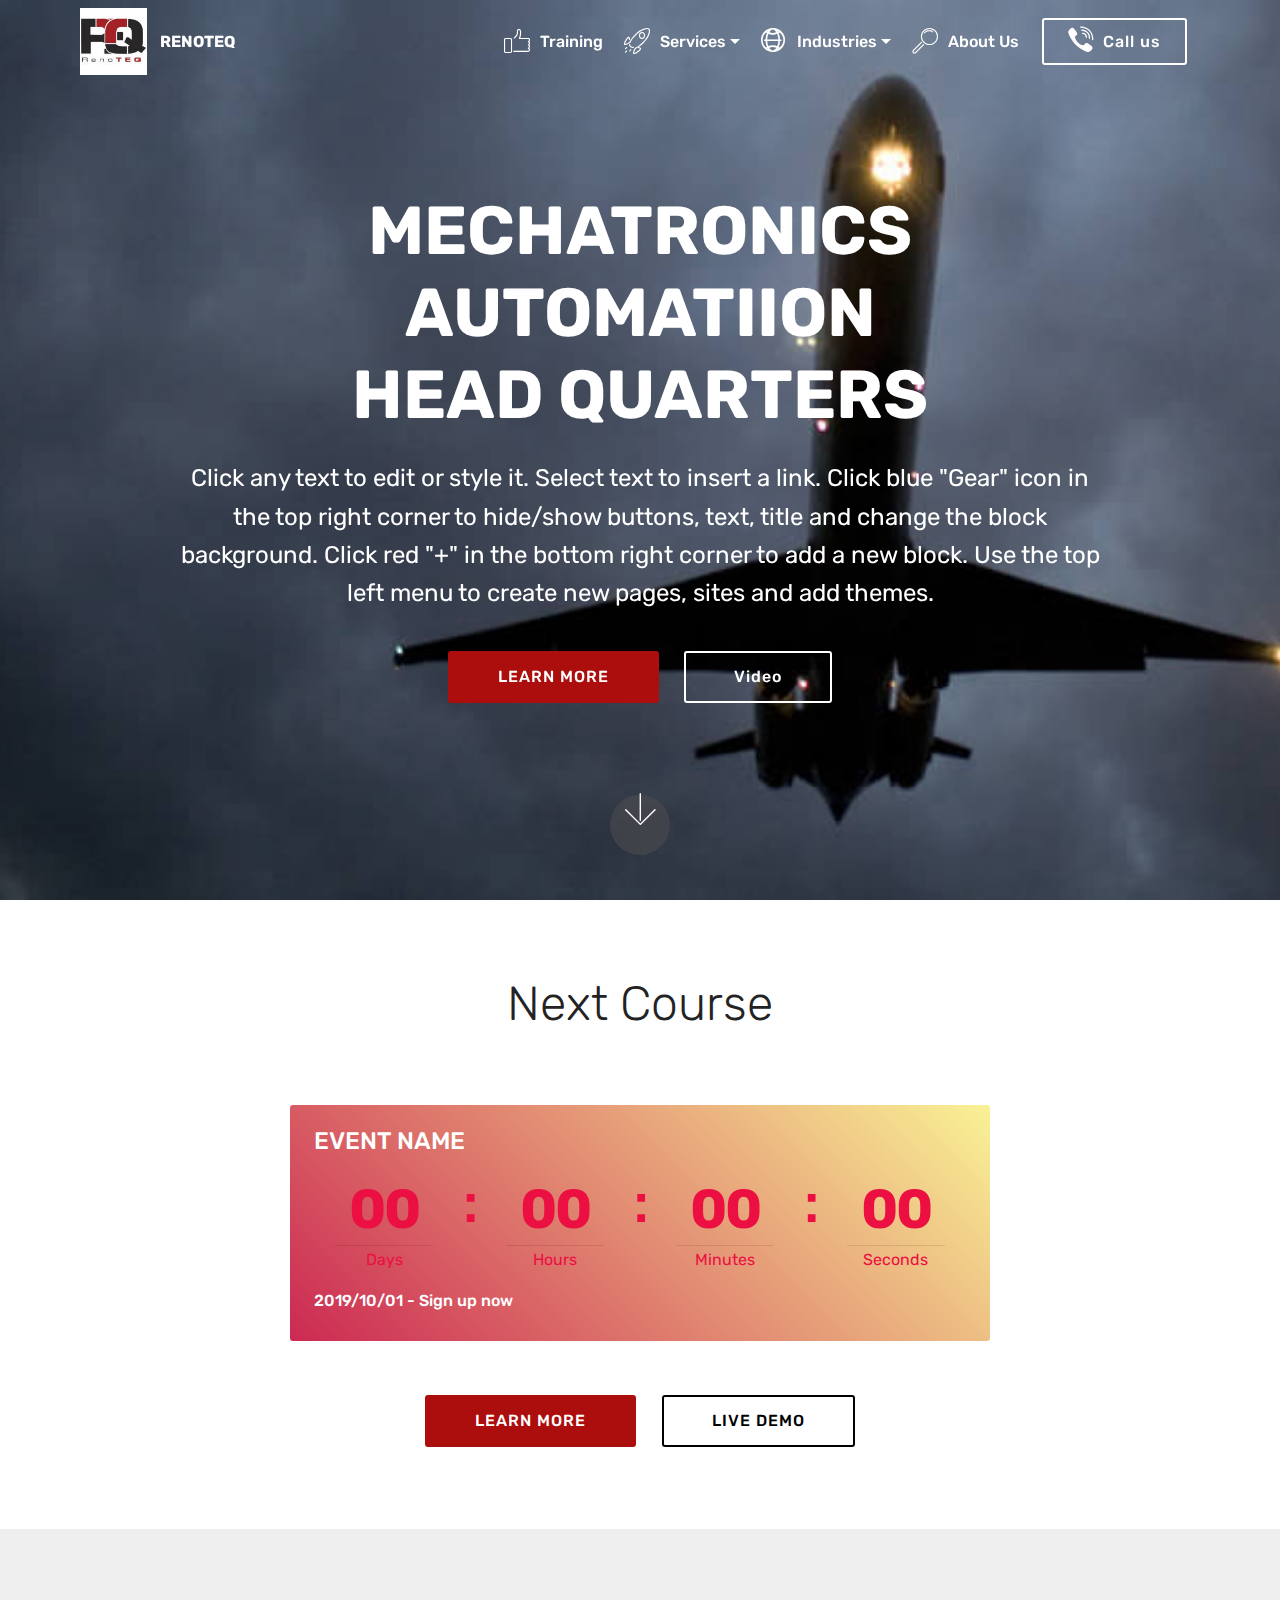
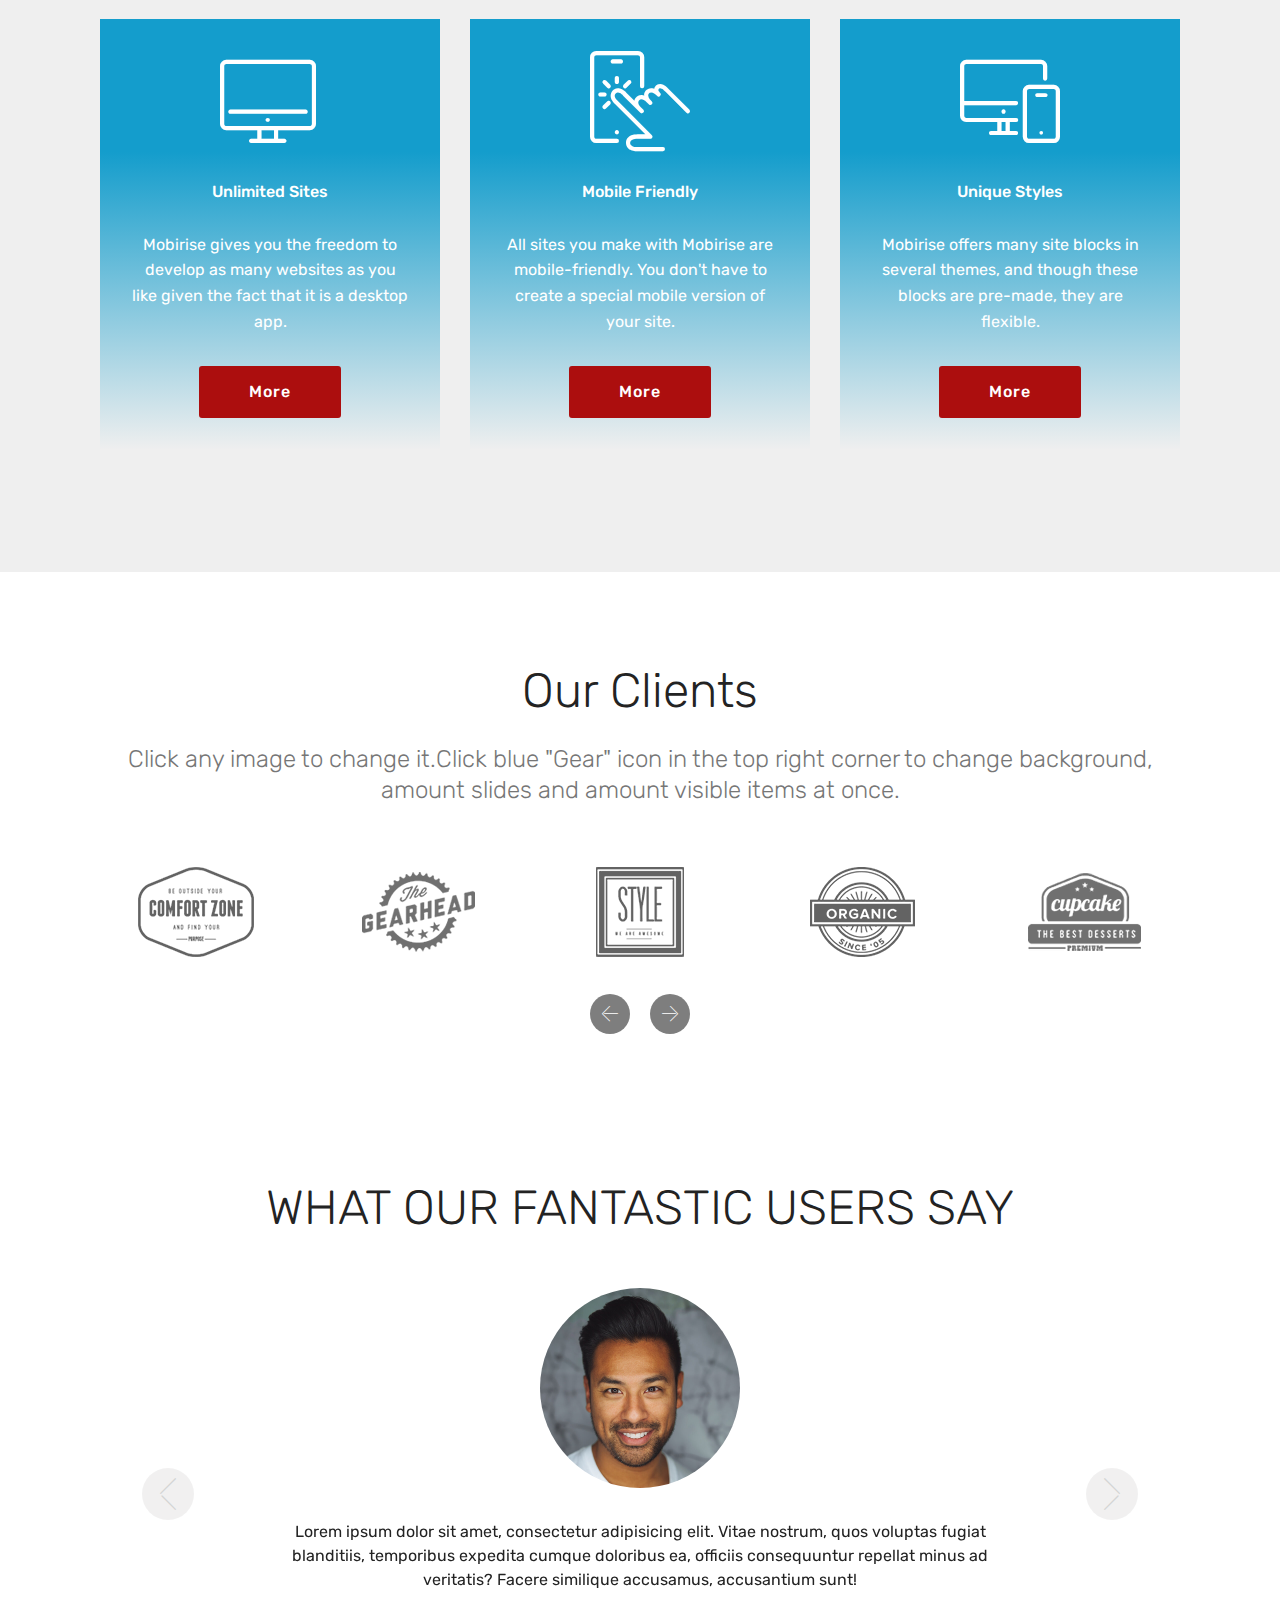
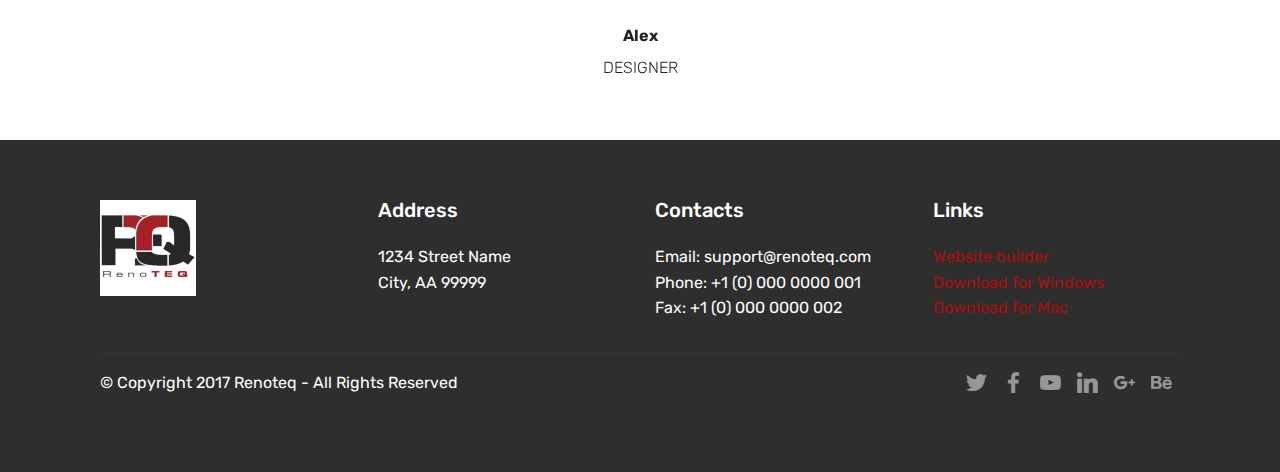
==== commit 4ef83d06: "text clean" ====
--- a/index.html
+++ b/index.html
@@ -1,10 +1,10 @@
 <!DOCTYPE html>
 <html  >
 <head>
-  <!-- Site made with Mobirise Website Builder v4.10.6, https://mobirise.com -->
+  <!-- Site made with Mobirise Website Builder v4.10.6, https://renoteq.com -->
   <meta charset="UTF-8">
   <meta http-equiv="X-UA-Compatible" content="IE=edge">
-  <meta name="generator" content="Mobirise v4.10.6, mobirise.com">
+  <meta name="generator" content="Mobirise v4.10.6, renoteq.com">
   <meta name="viewport" content="width=device-width, initial-scale=1, minimum-scale=1">
   <link rel="shortcut icon" href="assets/images/logo-122x122.jpg" type="image/x-icon">
   <meta name="description" content="">
@@ -45,7 +45,7 @@
                          <img src="assets/images/logo-122x122.jpg" alt="Mobirise" title="" style="height: 4.2rem;">
                     </a>
                 </span>
-                <span class="navbar-caption-wrap"><a class="navbar-caption text-white display-4" href="https://mobirise.com">RENOTEQ</a></span>
+                <span class="navbar-caption-wrap"><a class="navbar-caption text-white display-4" href="https://renoteq.com">RENOTEQ</a></span>
             </div>
         </div>
         <div class="collapse navbar-collapse" id="navbarSupportedContent">
@@ -58,10 +58,10 @@
                     </a><div class="dropdown-menu"><a class="dropdown-item text-white display-7" href="renoteq-services.html">SYSTEM ENGINEERING
 <br></a><a class="dropdown-item text-white display-7" href="renoteq-services.html" aria-expanded="false">INDUSTRIAL AUTOMATION <br></a><a class="dropdown-item text-white display-7" href="renoteq-services.html" aria-expanded="false">PROJECT MANAGEMENT <br></a><a class="dropdown-item text-white display-7" href="renoteq-services.html" aria-expanded="false">CONSULTANCY <br></a><a class="dropdown-item text-white display-7" href="renoteq-services.html" aria-expanded="false">TRAINING&nbsp;<br></a></div>
                 </li>
-                <li class="nav-item dropdown"><a class="nav-link link text-white dropdown-toggle display-7" href="renoteq-industries.html" data-toggle="dropdown-submenu" aria-expanded="true"><span class="mbrib-globe-2 mbr-iconfont mbr-iconfont-btn"></span>
+                <li class="nav-item dropdown open"><a class="nav-link link dropdown-toggle text-white display-7" href="renoteq-industries.html" data-toggle="dropdown-submenu" aria-expanded="true"><span class="mbrib-globe-2 mbr-iconfont mbr-iconfont-btn"></span>
                         
-                        Industries</a><div class="dropdown-menu"><a class="text-white dropdown-item display-7" href="renoteq-industries.html">Aerospace and Defense
-<br></a><a class="text-white dropdown-item display-7" href="renoteq-industries.html">Automotive <br></a><a class="text-white dropdown-item display-7" href="renoteq-industries.html">Agriculture and Food Processing<br></a><a class="text-white dropdown-item display-7" href="renoteq-industries.html">Oil and Gas Industry &nbsp;<br></a><a class="text-white dropdown-item display-7" href="renoteq-industries.html">Health Care <br></a><a class="text-white dropdown-item display-7" href="renoteq-industries.html">Engineering<br></a></div></li><li class="nav-item">
+                        Industries</a><div class="dropdown-menu"><a class="dropdown-item text-white display-7" href="renoteq-industries.html">Aerospace and Defense
+<br></a><a class="dropdown-item text-white display-7" href="renoteq-industries.html">Automotive <br></a><a class="dropdown-item text-white display-7" href="renoteq-industries.html">Agriculture and Food Processing<br></a><a class="dropdown-item text-white display-7" href="renoteq-industries.html">Oil and Gas Industry &nbsp;<br></a><a class="dropdown-item text-white display-7" href="renoteq-industries.html">Health Care <br></a><a class="dropdown-item text-white display-7" href="renoteq-industries.html">Engineering<br></a></div></li><li class="nav-item">
                     <a class="nav-link link text-white display-7" href="renoteq-aboutus.html">
                         <span class="mbri-search mbr-iconfont mbr-iconfont-btn"></span>
                         About Us
@@ -74,7 +74,7 @@
     </nav>
 </section>
 
-<section class="engine"><a href="https://mobirise.info/j">website templates</a></section><section class="cid-qTkA127IK8 mbr-fullscreen mbr-parallax-background" id="header2-1">
+<section class="engine"><a href="https://mobirise.info/q">responsive website templates</a></section><section class="cid-qTkA127IK8 mbr-fullscreen mbr-parallax-background" id="header2-1">
 
     
 
@@ -88,8 +88,8 @@
                 <p class="mbr-text pb-3 mbr-fonts-style display-5">
                     Click any text to edit or style it. Select text to insert a link. Click blue "Gear" icon in the top right corner to hide/show buttons, text, title and change the block background. Click red "+" in the bottom right corner to add a new block. Use the top left menu to create new pages, sites and add themes.
                 </p>
-                <div class="mbr-section-btn"><a class="btn btn-md btn-primary display-4" href="https://mobirise.com">LEARN MORE</a>
-                    <a class="btn btn-md btn-white-outline display-4" href="https://mobirise.com">Video</a></div>
+                <div class="mbr-section-btn"><a class="btn btn-md btn-primary display-4" href="https://renoteq.com">LEARN MORE</a>
+                    <a class="btn btn-md btn-white-outline display-4" href="https://renoteq.com">Video</a></div>
             </div>
         </div>
     </div>
@@ -374,7 +374,7 @@
                     Contacts
                 </h5>
                 <p class="mbr-text">
-                    Email: support@mobirise.com
+                    Email: support@renoteq.com
                     <br>Phone: +1 (0) 000 0000 001
                     <br>Fax: +1 (0) 000 0000 002
                 </p>
@@ -384,9 +384,9 @@
                     Links
                 </h5>
                 <p class="mbr-text">
-                    <a class="text-primary" href="https://mobirise.com/">Website builder</a>
-                    <br><a class="text-primary" href="https://mobirise.com/mobirise-free-win.zip">Download for Windows</a>
-                    <br><a class="text-primary" href="https://mobirise.com/mobirise-free-mac.zip">Download for Mac</a>
+                    <a class="text-primary" href="https://renoteq.com/">Website builder</a>
+                    <br><a class="text-primary" href="https://renoteq.com/mobirise-free-win.zip">Download for Windows</a>
+                    <br><a class="text-primary" href="https://renoteq.com/mobirise-free-mac.zip">Download for Mac</a>
                 </p>
             </div>
         </div>
--- a/assets/theme/css/style.css
+++ b/assets/theme/css/style.css
@@ -1,5 +1,5 @@
 /*!
- * Mobirise v4 theme (https://mobirise.com/)
+ * Mobirise v4 theme (https://renoteq.com/)
  * Copyright 2017 Mobirise
  */
 section {
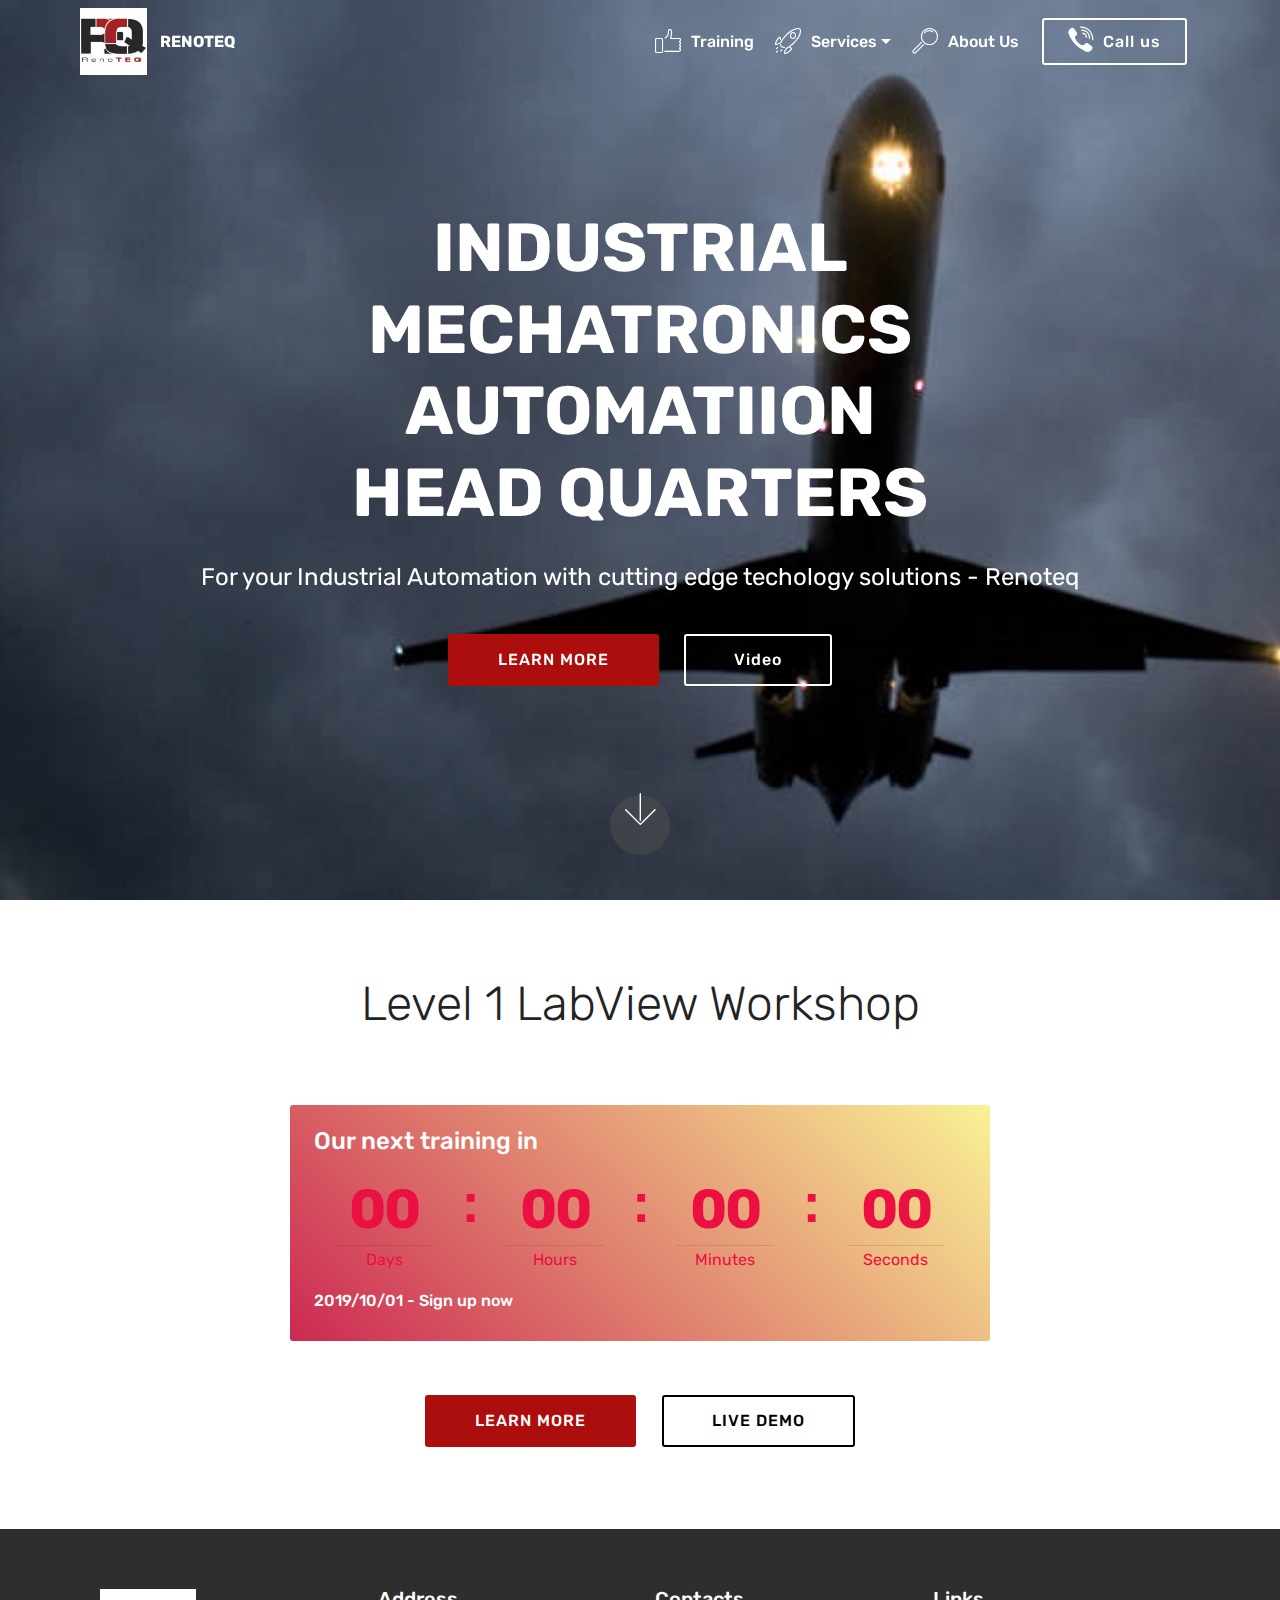
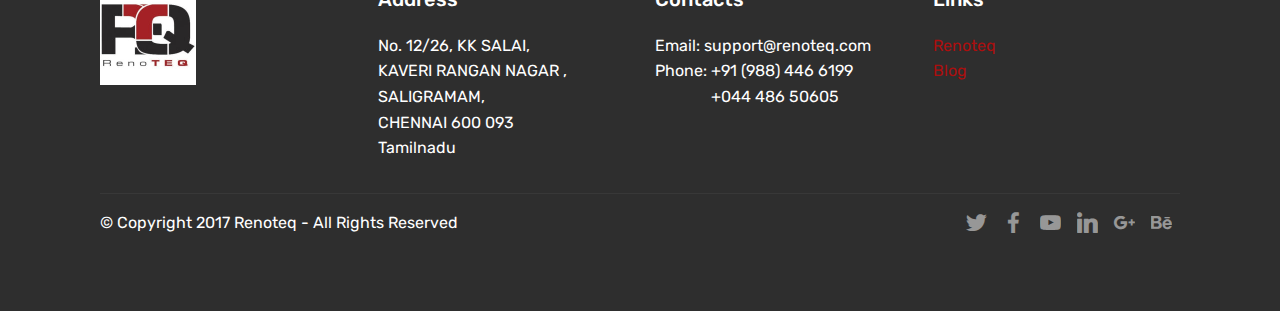
==== commit db124a53: "precise" ====
--- a/index.html
+++ b/index.html
@@ -1,31 +1,33 @@
 <!DOCTYPE html>
-<html  >
+<html>
+
 <head>
-  <!-- Site made with Mobirise Website Builder v4.10.6, https://renoteq.com -->
-  <meta charset="UTF-8">
-  <meta http-equiv="X-UA-Compatible" content="IE=edge">
-  <meta name="generator" content="Mobirise v4.10.6, renoteq.com">
-  <meta name="viewport" content="width=device-width, initial-scale=1, minimum-scale=1">
-  <link rel="shortcut icon" href="assets/images/logo-122x122.jpg" type="image/x-icon">
-  <meta name="description" content="">
-  
-  <title>Renoteq - Automation</title>
-  <link rel="stylesheet" href="assets/web/assets/mobirise-icons-bold/mobirise-icons-bold.css">
-  <link rel="stylesheet" href="assets/web/assets/mobirise-icons/mobirise-icons.css">
-  <link rel="stylesheet" href="assets/tether/tether.min.css">
-  <link rel="stylesheet" href="assets/bootstrap/css/bootstrap.min.css">
-  <link rel="stylesheet" href="assets/bootstrap/css/bootstrap-grid.min.css">
-  <link rel="stylesheet" href="assets/bootstrap/css/bootstrap-reboot.min.css">
-  <link rel="stylesheet" href="assets/dropdown/css/style.css">
-  <link rel="stylesheet" href="assets/socicon/css/styles.css">
-  <link rel="stylesheet" href="assets/theme/css/style.css">
-  <link rel="stylesheet" href="assets/mobirise/css/mbr-additional.css" type="text/css">
-  
-  
-  
+    <!-- Site made with RenoTeQ Website Builder v4.10.6, https://renoteq.com -->
+    <meta charset="UTF-8">
+    <meta http-equiv="X-UA-Compatible" content="IE=edge">
+    <meta name="generator" content="RenoTeQ v4.10.6, renoteq.com">
+    <meta name="viewport" content="width=device-width, initial-scale=1, minimum-scale=1">
+    <link rel="shortcut icon" href="assets/images/logo-122x122.jpg" type="image/x-icon">
+    <meta name="description" content="">
+
+    <title>Renoteq - Industrial Automation</title>
+    <link rel="stylesheet" href="assets/web/assets/mobirise-icons-bold/mobirise-icons-bold.css">
+    <link rel="stylesheet" href="assets/web/assets/mobirise-icons/mobirise-icons.css">
+    <link rel="stylesheet" href="assets/tether/tether.min.css">
+    <link rel="stylesheet" href="assets/bootstrap/css/bootstrap.min.css">
+    <link rel="stylesheet" href="assets/bootstrap/css/bootstrap-grid.min.css">
+    <link rel="stylesheet" href="assets/bootstrap/css/bootstrap-reboot.min.css">
+    <link rel="stylesheet" href="assets/dropdown/css/style.css">
+    <link rel="stylesheet" href="assets/socicon/css/styles.css">
+    <link rel="stylesheet" href="assets/theme/css/style.css">
+    <link rel="stylesheet" href="assets/mobirise/css/mbr-additional.css" type="text/css">
+
+
+
 </head>
+
 <body>
-  <section class="menu cid-qTkzRZLJNu" once="menu" id="menu1-0">
+    <!-- <section class="menu cid-qTkzRZLJNu" once="menu" id="menu1-0">
 
     
 
@@ -41,8 +43,8 @@
         <div class="menu-logo">
             <div class="navbar-brand">
                 <span class="navbar-logo">
-                    <a href="http://www.renoteq.com/">
-                         <img src="assets/images/logo-122x122.jpg" alt="Mobirise" title="" style="height: 4.2rem;">
+                    <a href="/">
+                         <img src="assets/images/logo-122x122.jpg" alt="RenoTeQ" title="" style="height: 4.2rem;">
                     </a>
                 </span>
                 <span class="navbar-caption-wrap"><a class="navbar-caption text-white display-4" href="https://renoteq.com">RENOTEQ</a></span>
@@ -72,137 +74,228 @@
                     Call us</a></div>
         </div>
     </nav>
-</section>
-
-<section class="engine"><a href="https://mobirise.info/q">responsive website templates</a></section><section class="cid-qTkA127IK8 mbr-fullscreen mbr-parallax-background" id="header2-1">
-
-    
-
-    
-
-    <div class="container align-center">
-        <div class="row justify-content-md-center">
-            <div class="mbr-white col-md-10">
-                <h1 class="mbr-section-title mbr-bold pb-3 mbr-fonts-style display-1">MECHATRONICS AUTOMATIION<br>HEAD QUARTERS</h1>
-                
-                <p class="mbr-text pb-3 mbr-fonts-style display-5">
-                    Click any text to edit or style it. Select text to insert a link. Click blue "Gear" icon in the top right corner to hide/show buttons, text, title and change the block background. Click red "+" in the bottom right corner to add a new block. Use the top left menu to create new pages, sites and add themes.
-                </p>
-                <div class="mbr-section-btn"><a class="btn btn-md btn-primary display-4" href="https://renoteq.com">LEARN MORE</a>
-                    <a class="btn btn-md btn-white-outline display-4" href="https://renoteq.com">Video</a></div>
-            </div>
-        </div>
-    </div>
-    <div class="mbr-arrow hidden-sm-down" aria-hidden="true">
-        <a href="#next">
-            <i class="mbri-down mbr-iconfont"></i>
-        </a>
-    </div>
-</section>
-
-<section class="countdown2 cid-rxtoRhYcXW" id="countdown2-o">
-
-    
-
-    
-
-    <div class="container">
-        <h2 class="mbr-section-title pb-3 align-center mbr-fonts-style display-2">
-            Next Course</h2>
-        
-    </div>
-    <div class="container pt-5 mt-2">
-        <div class=" countdown-cont align-center p-4">
-            <div class="event-name align-left mbr-white ">
-                <h4 class="mbr-fonts-style display-5">EVENT NAME</h4>
-            </div>
-            <div class="countdown align-center py-2" data-due-date="2019/10/01">
-            </div>
-            <div class="daysCountdown" title="Days"></div>
-            <div class="hoursCountdown" title="Hours"></div>
-            <div class="minutesCountdown" title="Minutes"></div>
-            <div class="secondsCountdown" title="Seconds"></div>
-            <div class="event-date align-left mbr-white">
-                <h5 class="mbr-fonts-style display-7">2019/10/01 - Sign up now</h5>
-            </div>
-        </div>
-
-        <div class="media-container-row pt-5">
-            <div class="mbr-section-btn align-center"><a class="btn btn-primary display-4" href="https://mobirise.co">LEARN MORE</a>
-                <a class="btn btn-black-outline display-4" href="https://mobirise.co">LIVE DEMO</a></div>
-        </div>
-    </div>
-</section>
-
-<section class="features8 cid-rxsZi0hBsD" id="features8-3">
-
-    
-
-    
-
-    <div class="container">
-        <div class="media-container-row">
-
-            <div class="card  col-12 col-md-6 col-lg-4">
-                <div class="card-img">
-                    <span class="mbri-desktop mbr-iconfont"></span>
-                </div>
-                <div class="card-box align-center">
-                    <h4 class="card-title mbr-fonts-style display-7">
-                        Unlimited Sites
-                    </h4>
-                    <p class="mbr-text mbr-fonts-style display-7">
-                       Mobirise gives you the freedom to develop as many websites as you like given the fact that it is a desktop app.
+</section> -->
+
+    <section class="menu cid-qTkzRZLJNu" once="menu" id="menu1-0">
+
+
+
+        <nav
+            class="navbar navbar-expand beta-menu navbar-dropdown align-items-center navbar-fixed-top navbar-toggleable-sm bg-color transparent">
+            <button class="navbar-toggler navbar-toggler-right" type="button" data-toggle="collapse"
+                data-target="#navbarSupportedContent" aria-controls="navbarSupportedContent" aria-expanded="false"
+                aria-label="Toggle navigation">
+                <div class="hamburger">
+                    <span></span>
+                    <span></span>
+                    <span></span>
+                    <span></span>
+                </div>
+            </button>
+            <div class="menu-logo">
+                <div class="navbar-brand">
+                    <span class="navbar-logo">
+                        <a href="/">
+                            <img src="assets/images/logo-122x122.jpg" alt="RenoTeQ" title="" style="height: 4.2rem;">
+                        </a>
+                    </span>
+                    <span class="navbar-caption-wrap"><a class="navbar-caption text-white display-4"
+                            href="https://renoteq.com">RENOTEQ</a></span>
+                </div>
+            </div>
+            <div class="collapse navbar-collapse" id="navbarSupportedContent">
+                <ul class="navbar-nav nav-dropdown" data-app-modern-menu="true">
+                    <li class="nav-item"><a class="nav-link link text-white display-7" href="renoteq-training.html"><span
+                                class="mbri-like mbr-iconfont mbr-iconfont-btn"></span>
+
+                            Training</a></li>
+                    <li class="nav-item dropdown">
+                        <a class="nav-link link dropdown-toggle text-white display-7" href="renoteq-services.html"
+                            data-toggle="dropdown-submenu" aria-expanded="false"><span
+                                class="mbri-rocket mbr-iconfont mbr-iconfont-btn"></span>
+
+                            Services
+                        </a>
+                        <div class="dropdown-menu"><a class="dropdown-item text-white display-7" href="./">SYSTEM
+                                ENGINEERING
+                                <br></a><a class="dropdown-item text-white display-7" href="renoteq-services.html"
+                                aria-expanded="false">INDUSTRIAL AUTOMATION <br></a><a
+                                class="dropdown-item text-white display-7" href="renoteq-services.html"
+                                aria-expanded="false">PROJECT MANAGEMENT <br></a><a
+                                class="dropdown-item text-white display-7" href="renoteq-services.html"
+                                aria-expanded="false">CONSULTANCY <br></a><a class="dropdown-item text-white display-7"
+                                href="renoteq-services.html" aria-expanded="false">TRAINING&nbsp;<br></a></div>
+                    </li>
+                    <!-- <li class="nav-item dropdown open"><a class="nav-link link dropdown-toggle text-white display-7"
+                            href="./" data-toggle="dropdown-submenu" aria-expanded="true"><span
+                                class="mbrib-globe-2 mbr-iconfont mbr-iconfont-btn"></span> 
+                            Industries</a>
+                        <div class="dropdown-menu"><a class="dropdown-item text-white display-7"
+                                href="renoteq-industries.html">Aerospace and Defense
+                                <br></a><a class="dropdown-item text-white display-7"
+                                href="renoteq-industries.html">Automotive <br></a><a
+                                class="dropdown-item text-white display-7" href="renoteq-industries.html">Agriculture
+                                and Food Processing<br></a><a class="dropdown-item text-white display-7"
+                                href="renoteq-industries.html">Oil and Gas Industry &nbsp;<br></a><a
+                                class="dropdown-item text-white display-7" href="renoteq-industries.html">Health Care
+                                <br></a><a class="dropdown-item text-white display-7"
+                                href="renoteq-industries.html">Engineering<br></a></div>
+                    </li> -->
+                    <li class="nav-item">
+                        <a class="nav-link link text-white display-7" href="renoteq-aboutus.html">
+                            <span class="mbri-search mbr-iconfont mbr-iconfont-btn"></span>
+                            About Us
+                        </a>
+                    </li>
+                </ul>
+                <div class="navbar-buttons mbr-section-btn"><a class="btn btn-sm btn-white-outline display-4"
+                        href="index.html#footer1-2"><span
+                            class="socicon socicon-viber mbr-iconfont mbr-iconfont-btn"></span>
+
+                        Call us</a></div>
+            </div>
+        </nav>
+    </section>
+
+    <section class="engine"><a href="https://RenoTeQ.info/q">responsive website templates</a></section>
+    <section class="cid-qTkA127IK8 mbr-fullscreen mbr-parallax-background" id="header2-1">
+
+
+
+
+
+        <div class="container align-center">
+            <div class="row justify-content-md-center">
+                <div class="mbr-white col-md-10">
+                    <h1 class="mbr-section-title mbr-bold pb-3 mbr-fonts-style display-1">INDUSTRIAL MECHATRONICS
+                        AUTOMATIION<br>HEAD QUARTERS</h1>
+
+                    <p class="mbr-text pb-3 mbr-fonts-style display-5">
+                        For your Industrial Automation with cutting edge techology solutions - Renoteq
                     </p>
-                    <div class="mbr-section-btn text-center"><a href="https://mobirise.co" class="btn btn-primary display-4">
-                            More
-                        </a></div>
-                </div>
-            </div>
-
-            <div class="card  col-12 col-md-6 col-lg-4">
-                <div class="card-img">
-                    <span class="mbri-touch mbr-iconfont"></span>
-                </div>
-                <div class="card-box align-center">
-                    <h4 class="card-title mbr-fonts-style display-7">
-                        Mobile Friendly
-                    </h4>
-                    <p class="mbr-text mbr-fonts-style display-7">
-                       All sites you make with Mobirise are mobile-friendly. You don't have to create a special mobile version of your site.
-                    </p>
-                    <div class="mbr-section-btn text-center"><a href="https://mobirise.co" class="btn btn-primary display-4">
-                            More
-                        </a></div>
-                </div>
-            </div>
-
-            <div class="card  col-12 col-md-6 col-lg-4">
-                <div class="card-img">
-                    <span class="mbri-responsive mbr-iconfont"></span>
-                </div>
-                <div class="card-box align-center">
-                    <h4 class="card-title mbr-fonts-style display-7">
-                        Unique Styles
-                    </h4>
-                    <p class="mbr-text mbr-fonts-style display-7">
-                       Mobirise offers many site blocks in several themes, and though these blocks are pre-made, they are flexible.
-                    </p>
-                    <div class="mbr-section-btn text-center"><a href="https://mobirise.co" class="btn btn-primary display-4">
-                            More
-                        </a></div>
-                </div>
-            </div>
-
-            
-        </div>
-    </div>
-</section>
-
-<section class="clients cid-rxtvag1ugM" data-interval="false" id="clients-3">
-      
-
-    
+                    <div class="mbr-section-btn"><a class="btn btn-md btn-primary display-4"
+                            href="https://renoteq.com">LEARN MORE</a>
+                        <a class="btn btn-md btn-white-outline display-4" href="https://renoteq.com">Video</a></div>
+                </div>
+            </div>
+        </div>
+        <div class="mbr-arrow hidden-sm-down" aria-hidden="true">
+            <a href="#next">
+                <i class="mbri-down mbr-iconfont"></i>
+            </a>
+        </div>
+    </section>
+
+    <section class="countdown2 cid-rxtoRhYcXW" id="countdown2-o">
+
+
+
+
+
+        <div class="container">
+            <h2 class="mbr-section-title pb-3 align-center mbr-fonts-style display-2">
+                Level 1 LabView Workshop</h2>
+
+        </div>
+        <div class="container pt-5 mt-2">
+            <div class=" countdown-cont align-center p-4">
+                <div class="event-name align-left mbr-white ">
+                    <h4 class="mbr-fonts-style display-5"> Our next training in </h4>
+                </div>
+                <div class="countdown align-center py-2" data-due-date="2019/10/01">
+                </div>
+                <div class="daysCountdown" title="Days"></div>
+                <div class="hoursCountdown" title="Hours"></div>
+                <div class="minutesCountdown" title="Minutes"></div>
+                <div class="secondsCountdown" title="Seconds"></div>
+                <div class="event-date align-left mbr-white">
+                    <h5 class="mbr-fonts-style display-7">2019/10/01 - Sign up now</h5>
+                </div>
+            </div>
+
+            <div class="media-container-row pt-5">
+                <div class="mbr-section-btn align-center"><a class="btn btn-primary display-4"
+                        href="https://RenoTeQ.co">LEARN MORE</a>
+                    <a class="btn btn-black-outline display-4" href="https://RenoTeQ.co">LIVE DEMO</a></div>
+            </div>
+        </div>
+    </section>
+
+    <!-- <section class="features8 cid-rxsZi0hBsD" id="features8-3">
+
+
+
+
+
+        <div class="container">
+            <div class="media-container-row">
+
+                <div class="card  col-12 col-md-6 col-lg-4">
+                    <div class="card-img">
+                        <span class="mbri-desktop mbr-iconfont"></span>
+                    </div>
+                    <div class="card-box align-center">
+                        <h4 class="card-title mbr-fonts-style display-7">
+                            Unlimited Sites
+                        </h4>
+                        <p class="mbr-text mbr-fonts-style display-7">
+                            RenoTeQ gives you the freedom to develop as many websites as you like given the fact that it
+                            is a desktop app.
+                        </p>
+                        <div class="mbr-section-btn text-center"><a href="https://RenoTeQ.co"
+                                class="btn btn-primary display-4">
+                                More
+                            </a></div>
+                    </div>
+                </div>
+
+                <div class="card  col-12 col-md-6 col-lg-4">
+                    <div class="card-img">
+                        <span class="mbri-touch mbr-iconfont"></span>
+                    </div>
+                    <div class="card-box align-center">
+                        <h4 class="card-title mbr-fonts-style display-7">
+                            Mobile Friendly
+                        </h4>
+                        <p class="mbr-text mbr-fonts-style display-7">
+                            All sites you make with RenoTeQ are mobile-friendly. You don't have to create a special
+                            mobile version of your site.
+                        </p>
+                        <div class="mbr-section-btn text-center"><a href="https://RenoTeQ.co"
+                                class="btn btn-primary display-4">
+                                More
+                            </a></div>
+                    </div>
+                </div>
+
+                <div class="card  col-12 col-md-6 col-lg-4">
+                    <div class="card-img">
+                        <span class="mbri-responsive mbr-iconfont"></span>
+                    </div>
+                    <div class="card-box align-center">
+                        <h4 class="card-title mbr-fonts-style display-7">
+                            Unique Styles
+                        </h4>
+                        <p class="mbr-text mbr-fonts-style display-7">
+                            RenoTeQ offers many site blocks in several themes, and though these blocks are pre-made,
+                            they are flexible.
+                        </p>
+                        <div class="mbr-section-btn text-center"><a href="https://RenoTeQ.co"
+                                class="btn btn-primary display-4">
+                                More
+                            </a></div>
+                    </div>
+                </div>
+
+
+            </div>
+        </div>
+    </section> -->
+
+    <!-- <section class="clients cid-rxtvag1ugM" data-interval="false" id="clients-3">
+
+
+
         <div class="container mb-5">
             <div class="media-container-row">
                 <div class="col-12 align-center">
@@ -210,253 +303,268 @@
                         Our Clients
                     </h2>
                     <h3 class="mbr-section-subtitle mbr-light mbr-fonts-style display-5">
-                        Click any image to change it.Click blue "Gear" icon in the top right corner to change background, amount slides and amount visible items at once.
+                        Click any image to change it.Click blue "Gear" icon in the top right corner to change
+                        background, amount slides and amount visible items at once.
                     </h3>
                 </div>
             </div>
         </div>
 
-    <div class="container">
-        <div class="carousel slide" role="listbox" data-pause="true" data-keyboard="false" data-ride="carousel" data-interval="5000">
-            <div class="carousel-inner" data-visible="5">
-                
-                
-                
-                
-                
-            <div class="carousel-item ">
-                    <div class="media-container-row">
-                        <div class="col-md-12">
-                            <div class="wrap-img ">
-                                <img src="assets/images/1.png" class="img-responsive clients-img">
-                            </div>
-                        </div>
-                    </div>
-                </div><div class="carousel-item ">
-                    <div class="media-container-row">
-                        <div class="col-md-12">
-                            <div class="wrap-img ">
-                                <img src="assets/images/2.png" class="img-responsive clients-img">
-                            </div>
-                        </div>
-                    </div>
-                </div><div class="carousel-item ">
-                    <div class="media-container-row">
-                        <div class="col-md-12">
-                            <div class="wrap-img ">
-                                <img src="assets/images/3.png" class="img-responsive clients-img">
-                            </div>
-                        </div>
-                    </div>
-                </div><div class="carousel-item ">
-                    <div class="media-container-row">
-                        <div class="col-md-12">
-                            <div class="wrap-img ">
-                                <img src="assets/images/4.png" class="img-responsive clients-img">
-                            </div>
-                        </div>
-                    </div>
-                </div><div class="carousel-item ">
-                    <div class="media-container-row">
-                        <div class="col-md-12">
-                            <div class="wrap-img ">
-                                <img src="assets/images/5.png" class="img-responsive clients-img">
-                            </div>
-                        </div>
-                    </div>
-                </div></div>
-            <div class="carousel-controls">
-                <a data-app-prevent-settings="" class="carousel-control carousel-control-prev" role="button" data-slide="prev">
-                    <span aria-hidden="true" class="mbri-left mbr-iconfont"></span>
-                    <span class="sr-only">Previous</span>
-                </a>
-                <a data-app-prevent-settings="" class="carousel-control carousel-control-next" role="button" data-slide="next">
-                    <span aria-hidden="true" class="mbri-right mbr-iconfont"></span>
-                    <span class="sr-only">Next</span>
-                </a>
-            </div>
-        </div>
-    </div>
-</section>
-
-<section class="carousel slide testimonials-slider cid-rxtoK2CJoN" data-interval="false" id="testimonials-slider1-n">
-    
-    
-
-    
-
-    <div class="container text-center">
-        <h2 class="pb-5 mbr-fonts-style display-2">
-            WHAT OUR FANTASTIC USERS SAY
-        </h2>
-
-        <div class="carousel slide" role="listbox" data-pause="true" data-keyboard="false" data-ride="carousel" data-interval="5000">
-            <div class="carousel-inner">
-                
-                
-            <div class="carousel-item">
-                    <div class="user col-md-8">
-                        <div class="user_image">
-                            <img src="assets/images/face3.jpg">
-                        </div>
-                        <div class="user_text pb-3">
-                            <p class="mbr-fonts-style display-7">
-                                Lorem ipsum dolor sit amet, consectetur adipisicing elit. Vitae nostrum, quos voluptas fugiat blanditiis, temporibus expedita cumque doloribus ea, officiis consequuntur repellat minus ad veritatis? Facere similique accusamus, accusantium sunt!
-                            </p>
-                        </div>
-                        <div class="user_name mbr-bold pb-2 mbr-fonts-style display-7">
-                            Alex
-                        </div>
-                        <div class="user_desk mbr-light mbr-fonts-style display-7">
-                            DESIGNER
-                        </div>
-                    </div>
-                </div><div class="carousel-item">
-                    <div class="user col-md-8">
-                        <div class="user_image">
-                            <img src="assets/images/face2.jpg">
-                        </div>
-                        <div class="user_text pb-3">
-                            <p class="mbr-fonts-style display-7">
-                                Lorem ipsum dolor sit amet, consectetur adipisicing elit. Vitae nostrum, quos voluptas fugiat blanditiis, temporibus expedita cumque doloribus ea, officiis consequuntur repellat minus ad veritatis? Facere similique accusamus, accusantium sunt!
-                            </p>
-                        </div>
-                        <div class="user_name mbr-bold pb-2 mbr-fonts-style display-7">
-                            Linda
-                        </div>
-                        <div class="user_desk mbr-light mbr-fonts-style display-7">
-                            DEVELOPER
-                        </div>
-                    </div>
-                </div></div>
-
-            <div class="carousel-controls">
-                <a class="carousel-control-prev" role="button" data-slide="prev">
-                  <span aria-hidden="true" class="mbri-arrow-prev mbr-iconfont"></span>
-                  <span class="sr-only">Previous</span>
-                </a>
-                
-                <a class="carousel-control-next" role="button" data-slide="next">
-                  <span aria-hidden="true" class="mbri-arrow-next mbr-iconfont"></span>
-                  <span class="sr-only">Next</span>
-                </a>
-            </div>
-        </div>
-    </div>
-</section>
-
-<section class="cid-qTkAaeaxX5" id="footer1-2">
-
-    
-
-    
-
-    <div class="container">
-        <div class="media-container-row content text-white">
-            <div class="col-12 col-md-3">
-                <div class="media-wrap">
-                    <a href="https://renoteq.com/">
-                        <img src="assets/images/logo-192x192.jpg" alt="Mobirise" title="">
+        <div class="container">
+            <div class="carousel slide" role="listbox" data-pause="true" data-keyboard="false" data-ride="carousel"
+                data-interval="5000">
+                <div class="carousel-inner" data-visible="5">
+
+
+
+
+
+                    <div class="carousel-item ">
+                        <div class="media-container-row">
+                            <div class="col-md-12">
+                                <div class="wrap-img ">
+                                    <img src="assets/images/1.png" class="img-responsive clients-img">
+                                </div>
+                            </div>
+                        </div>
+                    </div>
+                    <div class="carousel-item ">
+                        <div class="media-container-row">
+                            <div class="col-md-12">
+                                <div class="wrap-img ">
+                                    <img src="assets/images/2.png" class="img-responsive clients-img">
+                                </div>
+                            </div>
+                        </div>
+                    </div>
+                    <div class="carousel-item ">
+                        <div class="media-container-row">
+                            <div class="col-md-12">
+                                <div class="wrap-img ">
+                                    <img src="assets/images/3.png" class="img-responsive clients-img">
+                                </div>
+                            </div>
+                        </div>
+                    </div>
+                    <div class="carousel-item ">
+                        <div class="media-container-row">
+                            <div class="col-md-12">
+                                <div class="wrap-img ">
+                                    <img src="assets/images/4.png" class="img-responsive clients-img">
+                                </div>
+                            </div>
+                        </div>
+                    </div>
+                    <div class="carousel-item ">
+                        <div class="media-container-row">
+                            <div class="col-md-12">
+                                <div class="wrap-img ">
+                                    <img src="assets/images/5.png" class="img-responsive clients-img">
+                                </div>
+                            </div>
+                        </div>
+                    </div>
+                </div>
+                <div class="carousel-controls">
+                    <a data-app-prevent-settings="" class="carousel-control carousel-control-prev" role="button"
+                        data-slide="prev">
+                        <span aria-hidden="true" class="mbri-left mbr-iconfont"></span>
+                        <span class="sr-only">Previous</span>
                     </a>
-                </div>
-            </div>
-            <div class="col-12 col-md-3 mbr-fonts-style display-7">
-                <h5 class="pb-3">
-                    Address
-                </h5>
-                <p class="mbr-text">
-                    1234 Street Name
-                    <br>City, AA 99999
-                </p>
-            </div>
-            <div class="col-12 col-md-3 mbr-fonts-style display-7">
-                <h5 class="pb-3">
-                    Contacts
-                </h5>
-                <p class="mbr-text">
-                    Email: support@renoteq.com
-                    <br>Phone: +1 (0) 000 0000 001
-                    <br>Fax: +1 (0) 000 0000 002
-                </p>
-            </div>
-            <div class="col-12 col-md-3 mbr-fonts-style display-7">
-                <h5 class="pb-3">
-                    Links
-                </h5>
-                <p class="mbr-text">
-                    <a class="text-primary" href="https://renoteq.com/">Website builder</a>
-                    <br><a class="text-primary" href="https://renoteq.com/mobirise-free-win.zip">Download for Windows</a>
-                    <br><a class="text-primary" href="https://renoteq.com/mobirise-free-mac.zip">Download for Mac</a>
-                </p>
-            </div>
-        </div>
-        <div class="footer-lower">
-            <div class="media-container-row">
-                <div class="col-sm-12">
-                    <hr>
-                </div>
-            </div>
-            <div class="media-container-row mbr-white">
-                <div class="col-sm-6 copyright">
-                    <p class="mbr-text mbr-fonts-style display-7">
-                        © Copyright 2017 Renoteq - All Rights Reserved
-                    </p>
-                </div>
-                <div class="col-md-6">
-                    <div class="social-list align-right">
-                        <div class="soc-item">
-                            <a href="https://twitter.com/mobirise" target="_blank">
-                                <span class="socicon-twitter socicon mbr-iconfont mbr-iconfont-social"></span>
-                            </a>
-                        </div>
-                        <div class="soc-item">
-                            <a href="https://www.facebook.com/pages/Mobirise/1616226671953247" target="_blank">
-                                <span class="socicon-facebook socicon mbr-iconfont mbr-iconfont-social"></span>
-                            </a>
-                        </div>
-                        <div class="soc-item">
-                            <a href="https://www.youtube.com/c/mobirise" target="_blank">
-                                <span class="socicon-youtube socicon mbr-iconfont mbr-iconfont-social"></span>
-                            </a>
-                        </div>
-                        <div class="soc-item">
-                            <a href="https://www.linkedin.com/company/renoteq/" target="_blank">
-                                <span class="mbr-iconfont mbr-iconfont-social socicon-linkedin socicon"></span>
-                            </a>
-                        </div>
-                        <div class="soc-item">
-                            <a href="https://plus.google.com/u/0/+Mobirise" target="_blank">
-                                <span class="socicon-googleplus socicon mbr-iconfont mbr-iconfont-social"></span>
-                            </a>
-                        </div>
-                        <div class="soc-item">
-                            <a href="https://www.behance.net/Mobirise" target="_blank">
-                                <span class="socicon-behance socicon mbr-iconfont mbr-iconfont-social"></span>
-                            </a>
-                        </div>
-                    </div>
-                </div>
-            </div>
-        </div>
-    </div>
-</section>
-
-
-  <script src="assets/web/assets/jquery/jquery.min.js"></script>
-  <script src="assets/popper/popper.min.js"></script>
-  <script src="assets/tether/tether.min.js"></script>
-  <script src="assets/bootstrap/js/bootstrap.min.js"></script>
-  <script src="assets/dropdown/js/nav-dropdown.js"></script>
-  <script src="assets/dropdown/js/navbar-dropdown.js"></script>
-  <script src="assets/touchswipe/jquery.touch-swipe.min.js"></script>
-  <script src="assets/countdown/jquery.countdown.min.js"></script>
-  <script src="assets/bootstrapcarouselswipe/bootstrap-carousel-swipe.js"></script>
-  <script src="assets/mbr-clients-slider/mbr-clients-slider.js"></script>
-  <script src="assets/mbr-testimonials-slider/mbr-testimonials-slider.js"></script>
-  <script src="assets/smoothscroll/smooth-scroll.js"></script>
-  <script src="assets/parallax/jarallax.min.js"></script>
-  <script src="assets/theme/js/script.js"></script>
-  
-  
+                    <a data-app-prevent-settings="" class="carousel-control carousel-control-next" role="button"
+                        data-slide="next">
+                        <span aria-hidden="true" class="mbri-right mbr-iconfont"></span>
+                        <span class="sr-only">Next</span>
+                    </a>
+                </div>
+            </div>
+        </div>
+    </section> -->
+
+    <!-- <section class="carousel slide testimonials-slider cid-rxtoK2CJoN" data-interval="false"
+        id="testimonials-slider1-n">
+
+
+
+
+
+        <div class="container text-center">
+            <h2 class="pb-5 mbr-fonts-style display-2">
+                WHAT OUR FANTASTIC USERS SAY
+            </h2>
+
+            <div class="carousel slide" role="listbox" data-pause="true" data-keyboard="false" data-ride="carousel"
+                data-interval="5000">
+                <div class="carousel-inner">
+
+
+                    <div class="carousel-item">
+                        <div class="user col-md-8">
+                            <div class="user_image">
+                                <img src="assets/images/face3.jpg">
+                            </div>
+                            <div class="user_text pb-3">
+                                <p class="mbr-fonts-style display-7">
+                                    Lorem ipsum dolor sit amet, consectetur adipisicing elit. Vitae nostrum, quos
+                                    voluptas fugiat blanditiis, temporibus expedita cumque doloribus ea, officiis
+                                    consequuntur repellat minus ad veritatis? Facere similique accusamus, accusantium
+                                    sunt!
+                                </p>
+                            </div>
+                            <div class="user_name mbr-bold pb-2 mbr-fonts-style display-7">
+                                Alex
+                            </div>
+                            <div class="user_desk mbr-light mbr-fonts-style display-7">
+                                DESIGNER
+                            </div>
+                        </div>
+                    </div>
+                    <div class="carousel-item">
+                        <div class="user col-md-8">
+                            <div class="user_image">
+                                <img src="assets/images/face2.jpg">
+                            </div>
+                            <div class="user_text pb-3">
+                                <p class="mbr-fonts-style display-7">
+                                    Lorem ipsum dolor sit amet, consectetur adipisicing elit. Vitae nostrum, quos
+                                    voluptas fugiat blanditiis, temporibus expedita cumque doloribus ea, officiis
+                                    consequuntur repellat minus ad veritatis? Facere similique accusamus, accusantium
+                                    sunt!
+                                </p>
+                            </div>
+                            <div class="user_name mbr-bold pb-2 mbr-fonts-style display-7">
+                                Linda
+                            </div>
+                            <div class="user_desk mbr-light mbr-fonts-style display-7">
+                                DEVELOPER
+                            </div>
+                        </div>
+                    </div>
+                </div>
+
+                <div class="carousel-controls">
+                    <a class="carousel-control-prev" role="button" data-slide="prev">
+                        <span aria-hidden="true" class="mbri-arrow-prev mbr-iconfont"></span>
+                        <span class="sr-only">Previous</span>
+                    </a>
+
+                    <a class="carousel-control-next" role="button" data-slide="next">
+                        <span aria-hidden="true" class="mbri-arrow-next mbr-iconfont"></span>
+                        <span class="sr-only">Next</span>
+                    </a>
+                </div>
+            </div>
+        </div>
+    </section> -->
+
+    <section class="cid-qTkAaeaxX5" id="footer1-2">
+
+
+
+
+
+        <div class="container">
+            <div class="media-container-row content text-white">
+                <div class="col-12 col-md-3">
+                    <div class="media-wrap">
+                        <a href="https://renoteq.com/">
+                            <img src="assets/images/logo-192x192.jpg" alt="Mobirise" title="">
+                        </a>
+                    </div>
+                </div>
+                <div class="col-12 col-md-3 mbr-fonts-style display-7">
+                    <h5 class="pb-3">
+                        Address
+                    </h5>
+                    <p class="mbr-text">
+                        No. 12/26, KK SALAI, <br>KAVERI RANGAN NAGAR ,<br>SALIGRAMAM,<br>CHENNAI 600 093 &nbsp; &nbsp;
+                        &nbsp;&nbsp;<br>Tamilnadu<br></p>
+                </div>
+                <div class="col-12 col-md-3 mbr-fonts-style display-7">
+                    <h5 class="pb-3">
+                        Contacts
+                    </h5>
+                    <p class="mbr-text">
+                        Email: support@renoteq.com
+                        <br>Phone: +91 (988) 446 6199&nbsp;<br>&nbsp; &nbsp; &nbsp; &nbsp; &nbsp; &nbsp; &nbsp; +044 486
+                        50605</p>
+                </div>
+                <div class="col-12 col-md-3 mbr-fonts-style display-7">
+                    <h5 class="pb-3">
+                        Links
+                    </h5>
+                    <p class="mbr-text"><a href="http://renoteq.com">Renoteq</a><br><a
+                            href="http://renoteq.com/blog">Blog&nbsp;</a><br>&nbsp;</p>
+                </div>
+            </div>
+            <div class="footer-lower">
+                <div class="media-container-row">
+                    <div class="col-sm-12">
+                        <hr>
+                    </div>
+                </div>
+                <div class="media-container-row mbr-white">
+                    <div class="col-sm-6 copyright">
+                        <p class="mbr-text mbr-fonts-style display-7">
+                            © Copyright 2017 Renoteq - All Rights Reserved
+                        </p>
+                    </div>
+                    <div class="col-md-6">
+                        <div class="social-list align-right">
+                            <div class="soc-item">
+                                <a href="https://twitter.com/mobirise" target="_blank">
+                                    <span class="socicon-twitter socicon mbr-iconfont mbr-iconfont-social"></span>
+                                </a>
+                            </div>
+                            <div class="soc-item">
+                                <a href="https://www.facebook.com/pages/Mobirise/1616226671953247" target="_blank">
+                                    <span class="socicon-facebook socicon mbr-iconfont mbr-iconfont-social"></span>
+                                </a>
+                            </div>
+                            <div class="soc-item">
+                                <a href="https://www.youtube.com/c/mobirise" target="_blank">
+                                    <span class="socicon-youtube socicon mbr-iconfont mbr-iconfont-social"></span>
+                                </a>
+                            </div>
+                            <div class="soc-item">
+                                <a href="https://www.linkedin.com/company/renoteq/" target="_blank">
+                                    <span class="mbr-iconfont mbr-iconfont-social socicon-linkedin socicon"></span>
+                                </a>
+                            </div>
+                            <div class="soc-item">
+                                <a href="https://plus.google.com/u/0/+Mobirise" target="_blank">
+                                    <span class="socicon-googleplus socicon mbr-iconfont mbr-iconfont-social"></span>
+                                </a>
+                            </div>
+                            <div class="soc-item">
+                                <a href="https://www.behance.net/Mobirise" target="_blank">
+                                    <span class="socicon-behance socicon mbr-iconfont mbr-iconfont-social"></span>
+                                </a>
+                            </div>
+                        </div>
+                    </div>
+                </div>
+            </div>
+        </div>
+    </section>
+
+
+    <script src="assets/web/assets/jquery/jquery.min.js"></script>
+    <script src="assets/popper/popper.min.js"></script>
+    <script src="assets/tether/tether.min.js"></script>
+    <script src="assets/bootstrap/js/bootstrap.min.js"></script>
+    <script src="assets/dropdown/js/nav-dropdown.js"></script>
+    <script src="assets/dropdown/js/navbar-dropdown.js"></script>
+    <script src="assets/touchswipe/jquery.touch-swipe.min.js"></script>
+    <script src="assets/countdown/jquery.countdown.min.js"></script>
+    <script src="assets/bootstrapcarouselswipe/bootstrap-carousel-swipe.js"></script>
+    <script src="assets/mbr-clients-slider/mbr-clients-slider.js"></script>
+    <script src="assets/mbr-testimonials-slider/mbr-testimonials-slider.js"></script>
+    <script src="assets/smoothscroll/smooth-scroll.js"></script>
+    <script src="assets/parallax/jarallax.min.js"></script>
+    <script src="assets/theme/js/script.js"></script>
+
+
 </body>
+
 </html>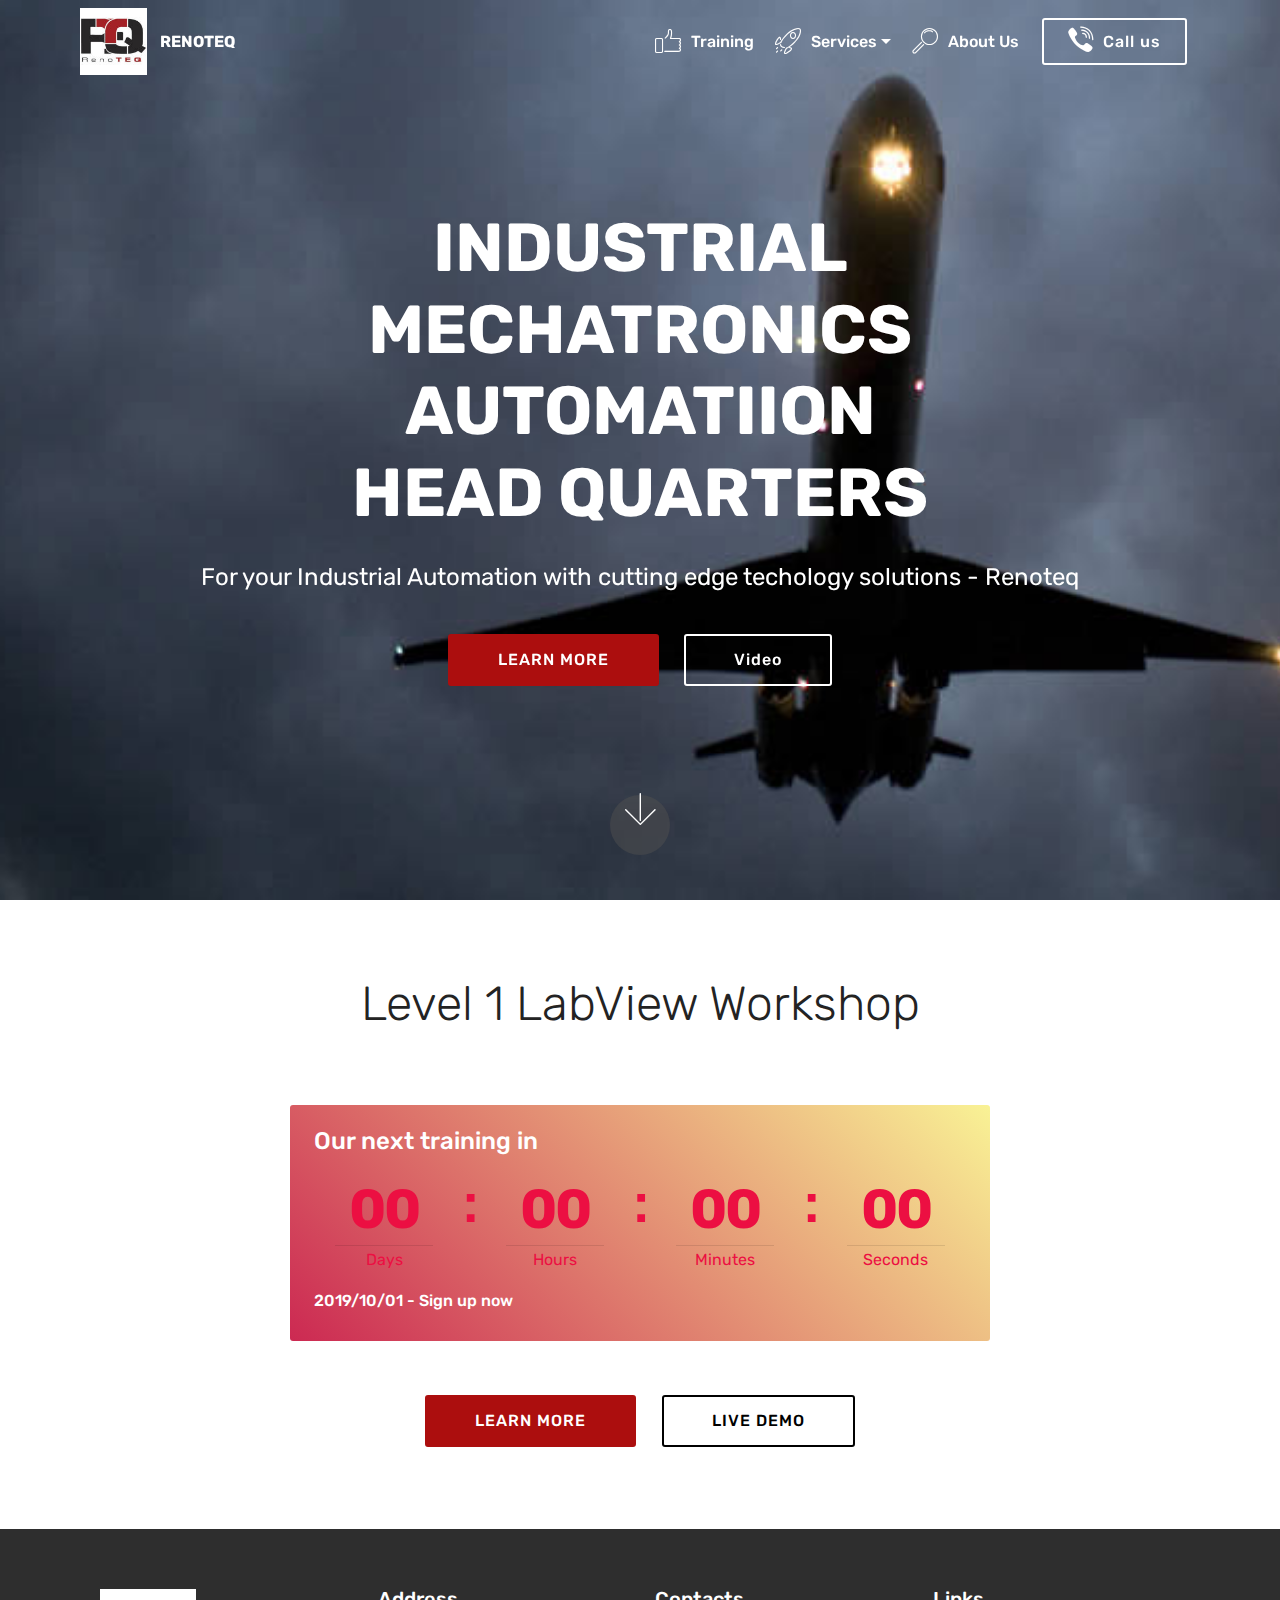
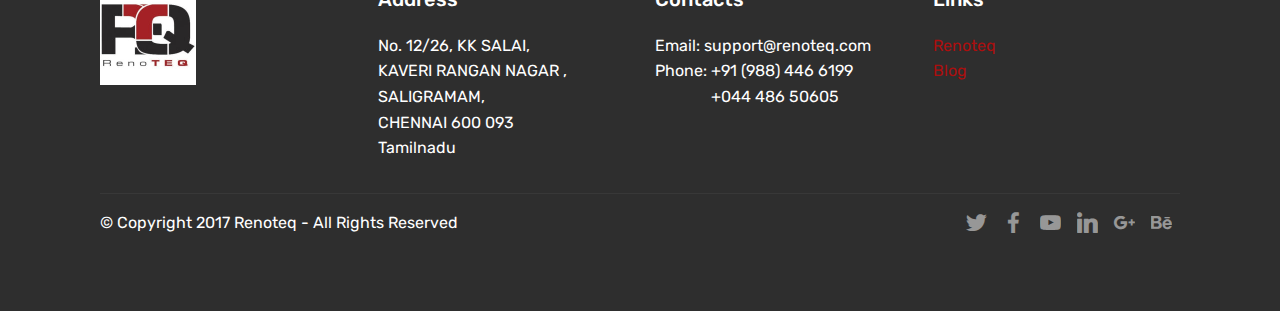
==== commit 459494d8: "mvp" ====
--- a/index.html
+++ b/index.html
@@ -2,7 +2,7 @@
 <html>
 
 <head>
-    <!-- Site made with RenoTeQ Website Builder v4.10.6, https://renoteq.com -->
+    <!-- Site made with RenoTeQ Website Builder v4.10.6, http://REnoteq.com -->
     <meta charset="UTF-8">
     <meta http-equiv="X-UA-Compatible" content="IE=edge">
     <meta name="generator" content="RenoTeQ v4.10.6, renoteq.com">
@@ -47,7 +47,7 @@
                          <img src="assets/images/logo-122x122.jpg" alt="RenoTeQ" title="" style="height: 4.2rem;">
                     </a>
                 </span>
-                <span class="navbar-caption-wrap"><a class="navbar-caption text-white display-4" href="https://renoteq.com">RENOTEQ</a></span>
+                <span class="navbar-caption-wrap"><a class="navbar-caption text-white display-4" href="http://REnoteq.com">RENOTEQ</a></span>
             </div>
         </div>
         <div class="collapse navbar-collapse" id="navbarSupportedContent">
@@ -95,12 +95,12 @@
             <div class="menu-logo">
                 <div class="navbar-brand">
                     <span class="navbar-logo">
-                        <a href="/">
+                        <a href="http://REnoteq.com">
                             <img src="assets/images/logo-122x122.jpg" alt="RenoTeQ" title="" style="height: 4.2rem;">
                         </a>
                     </span>
                     <span class="navbar-caption-wrap"><a class="navbar-caption text-white display-4"
-                            href="https://renoteq.com">RENOTEQ</a></span>
+                            href="http://REnoteq.com">RENOTEQ</a></span>
                 </div>
             </div>
             <div class="collapse navbar-collapse" id="navbarSupportedContent">
@@ -116,7 +116,7 @@
 
                             Services
                         </a>
-                        <div class="dropdown-menu"><a class="dropdown-item text-white display-7" href="./">SYSTEM
+                        <div class="dropdown-menu"><a class="dropdown-item text-white display-7" href="renoteq-services.html">SYSTEM
                                 ENGINEERING
                                 <br></a><a class="dropdown-item text-white display-7" href="renoteq-services.html"
                                 aria-expanded="false">INDUSTRIAL AUTOMATION <br></a><a
@@ -157,7 +157,7 @@
         </nav>
     </section>
 
-    <section class="engine"><a href="https://RenoTeQ.info/q">responsive website templates</a></section>
+    <!-- <section class="engine"><a href="http://Renoteq.com/q">responsive website templates</a></section> -->
     <section class="cid-qTkA127IK8 mbr-fullscreen mbr-parallax-background" id="header2-1">
 
 
@@ -174,8 +174,8 @@
                         For your Industrial Automation with cutting edge techology solutions - Renoteq
                     </p>
                     <div class="mbr-section-btn"><a class="btn btn-md btn-primary display-4"
-                            href="https://renoteq.com">LEARN MORE</a>
-                        <a class="btn btn-md btn-white-outline display-4" href="https://renoteq.com">Video</a></div>
+                            href="http://REnoteq.com">LEARN MORE</a>
+                        <a class="btn btn-md btn-white-outline display-4" href="http://REnoteq.com">Video</a></div>
                 </div>
             </div>
         </div>
@@ -215,8 +215,8 @@
 
             <div class="media-container-row pt-5">
                 <div class="mbr-section-btn align-center"><a class="btn btn-primary display-4"
-                        href="https://RenoTeQ.co">LEARN MORE</a>
-                    <a class="btn btn-black-outline display-4" href="https://RenoTeQ.co">LIVE DEMO</a></div>
+                        href="http://REnoteq.com">LEARN MORE</a>
+                    <a class="btn btn-black-outline display-4" href="http://REnoteq.com">LIVE DEMO</a></div>
             </div>
         </div>
     </section>
@@ -242,7 +242,7 @@
                             RenoTeQ gives you the freedom to develop as many websites as you like given the fact that it
                             is a desktop app.
                         </p>
-                        <div class="mbr-section-btn text-center"><a href="https://RenoTeQ.co"
+                        <div class="mbr-section-btn text-center"><a href="http://REnoteq.com"
                                 class="btn btn-primary display-4">
                                 More
                             </a></div>
@@ -261,7 +261,7 @@
                             All sites you make with RenoTeQ are mobile-friendly. You don't have to create a special
                             mobile version of your site.
                         </p>
-                        <div class="mbr-section-btn text-center"><a href="https://RenoTeQ.co"
+                        <div class="mbr-section-btn text-center"><a href="http://REnoteq.com"
                                 class="btn btn-primary display-4">
                                 More
                             </a></div>
@@ -280,7 +280,7 @@
                             RenoTeQ offers many site blocks in several themes, and though these blocks are pre-made,
                             they are flexible.
                         </p>
-                        <div class="mbr-section-btn text-center"><a href="https://RenoTeQ.co"
+                        <div class="mbr-section-btn text-center"><a href="http://REnoteq.com"
                                 class="btn btn-primary display-4">
                                 More
                             </a></div>
@@ -467,7 +467,7 @@
             <div class="media-container-row content text-white">
                 <div class="col-12 col-md-3">
                     <div class="media-wrap">
-                        <a href="https://renoteq.com/">
+                        <a href="http://REnoteq.com/">
                             <img src="assets/images/logo-192x192.jpg" alt="Mobirise" title="">
                         </a>
                     </div>
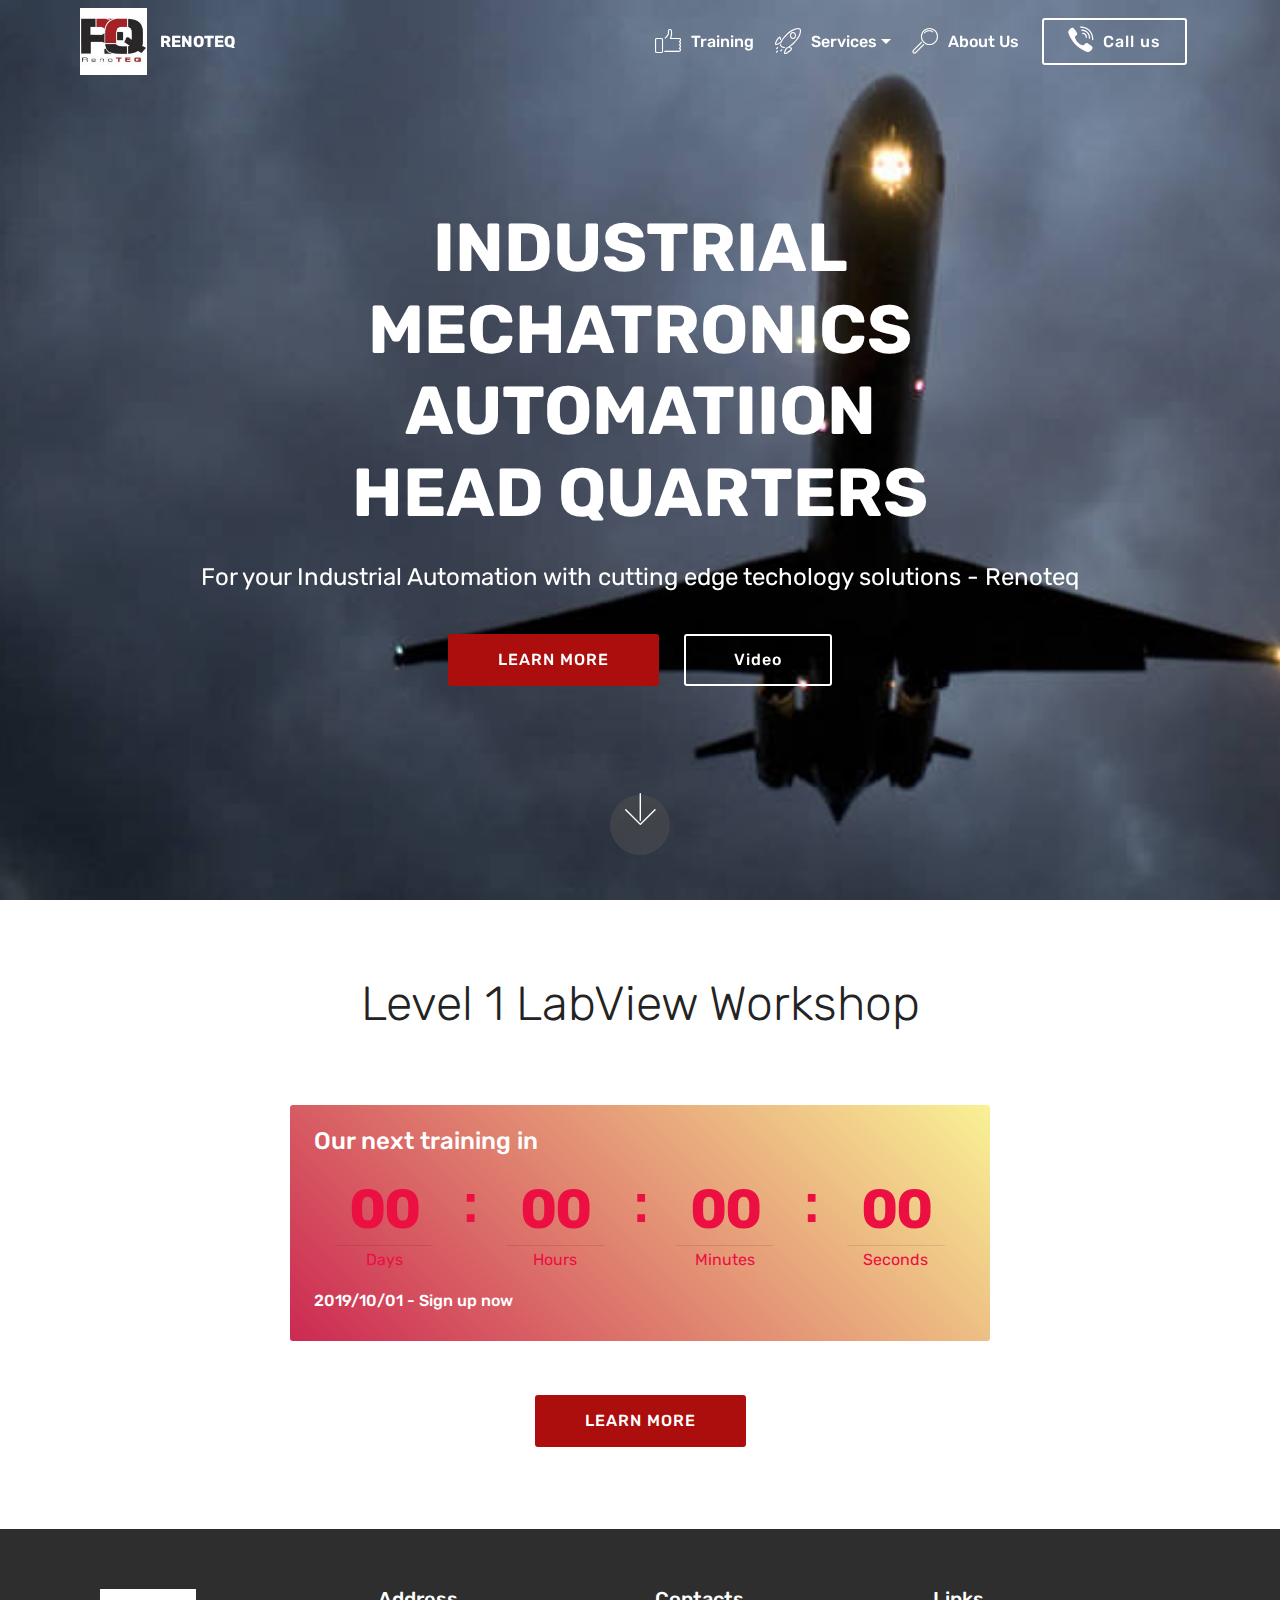
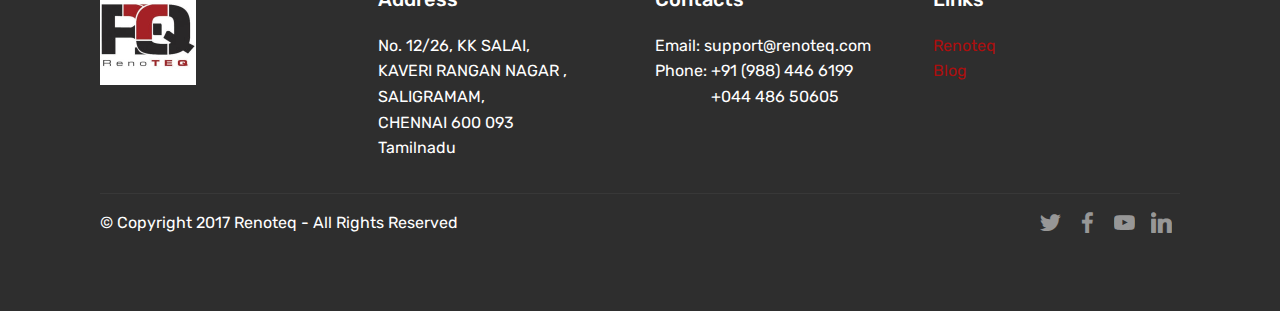
==== commit dd79838b: "content corrections" ====
--- a/index.html
+++ b/index.html
@@ -215,8 +215,10 @@
 
             <div class="media-container-row pt-5">
                 <div class="mbr-section-btn align-center"><a class="btn btn-primary display-4"
-                        href="http://REnoteq.com">LEARN MORE</a>
-                    <a class="btn btn-black-outline display-4" href="http://REnoteq.com">LIVE DEMO</a></div>
+                        href="http://REnoteq.com/renoteq-training.html
+                        ">LEARN MORE</a>
+                    <!-- <a class="btn btn-black-outline display-4" href="http://REnoteq.com">LIVE DEMO</a> -->
+                </div>
             </div>
         </div>
     </section>
@@ -512,17 +514,17 @@
                     <div class="col-md-6">
                         <div class="social-list align-right">
                             <div class="soc-item">
-                                <a href="https://twitter.com/mobirise" target="_blank">
+                                <a href="https://twitter.com/renoteq" target="_blank">
                                     <span class="socicon-twitter socicon mbr-iconfont mbr-iconfont-social"></span>
                                 </a>
                             </div>
                             <div class="soc-item">
-                                <a href="https://www.facebook.com/pages/Mobirise/1616226671953247" target="_blank">
+                                <a href="https://www.facebook.com/pages/renoteq/1616226671953247" target="_blank">
                                     <span class="socicon-facebook socicon mbr-iconfont mbr-iconfont-social"></span>
                                 </a>
                             </div>
                             <div class="soc-item">
-                                <a href="https://www.youtube.com/c/mobirise" target="_blank">
+                                <a href="https://www.youtube.com/c/renoteq" target="_blank">
                                     <span class="socicon-youtube socicon mbr-iconfont mbr-iconfont-social"></span>
                                 </a>
                             </div>
@@ -531,7 +533,7 @@
                                     <span class="mbr-iconfont mbr-iconfont-social socicon-linkedin socicon"></span>
                                 </a>
                             </div>
-                            <div class="soc-item">
+                            <!-- <div class="soc-item">
                                 <a href="https://plus.google.com/u/0/+Mobirise" target="_blank">
                                     <span class="socicon-googleplus socicon mbr-iconfont mbr-iconfont-social"></span>
                                 </a>
@@ -540,7 +542,7 @@
                                 <a href="https://www.behance.net/Mobirise" target="_blank">
                                     <span class="socicon-behance socicon mbr-iconfont mbr-iconfont-social"></span>
                                 </a>
-                            </div>
+                            </div> -->
                         </div>
                     </div>
                 </div>
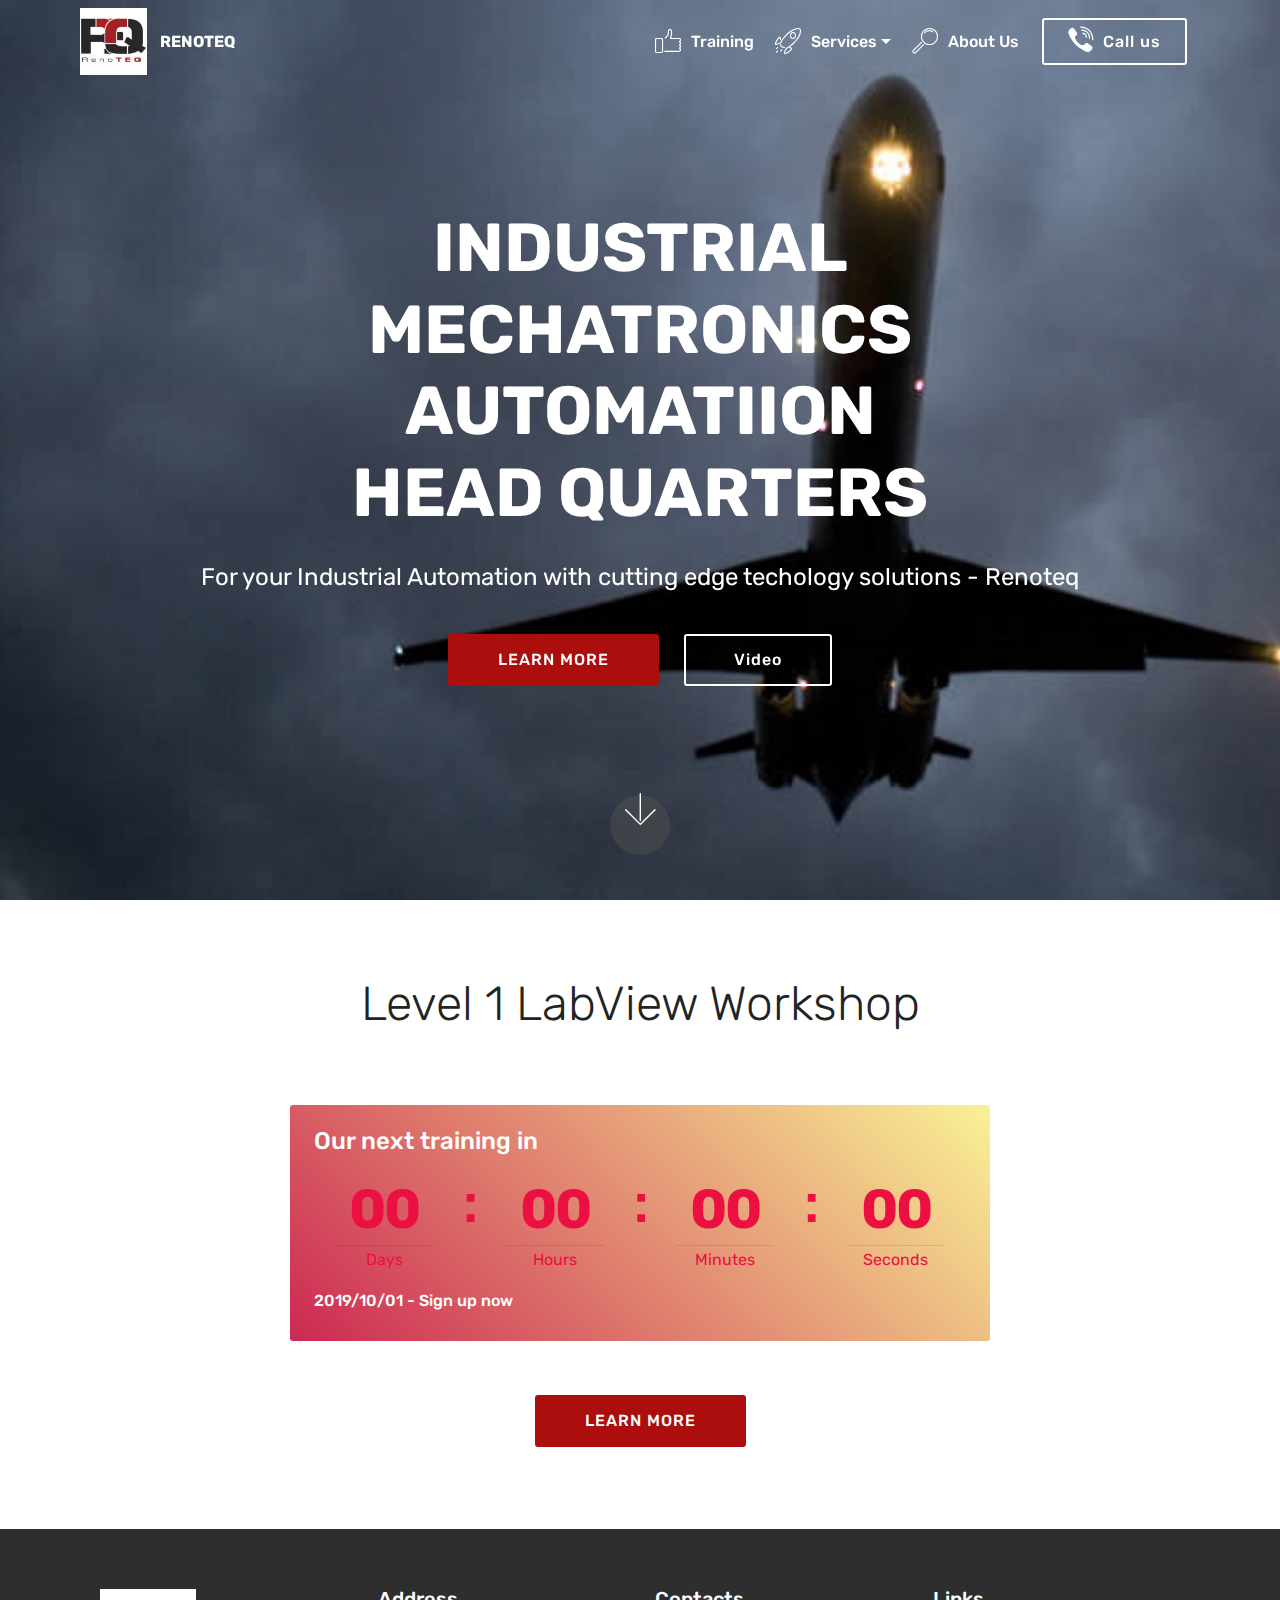
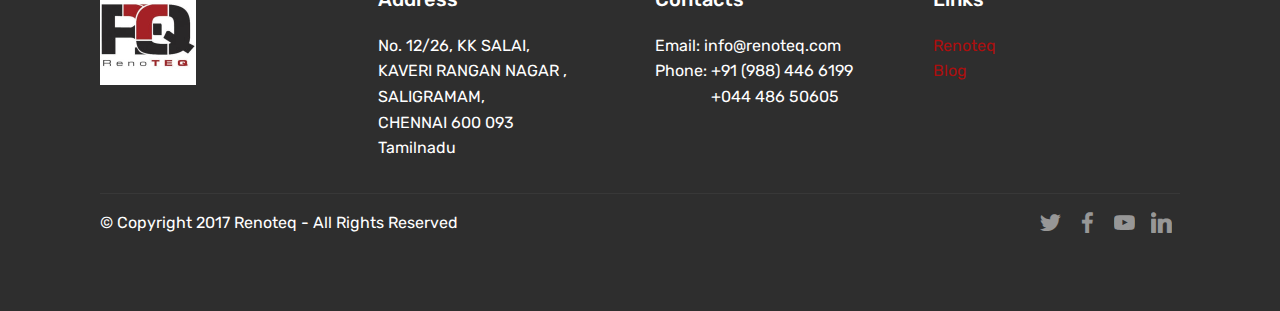
==== commit 3855773e: "email" ====
--- a/index.html
+++ b/index.html
@@ -487,7 +487,7 @@
                         Contacts
                     </h5>
                     <p class="mbr-text">
-                        Email: support@renoteq.com
+                        Email: info@renoteq.com
                         <br>Phone: +91 (988) 446 6199&nbsp;<br>&nbsp; &nbsp; &nbsp; &nbsp; &nbsp; &nbsp; &nbsp; +044 486
                         50605</p>
                 </div>
